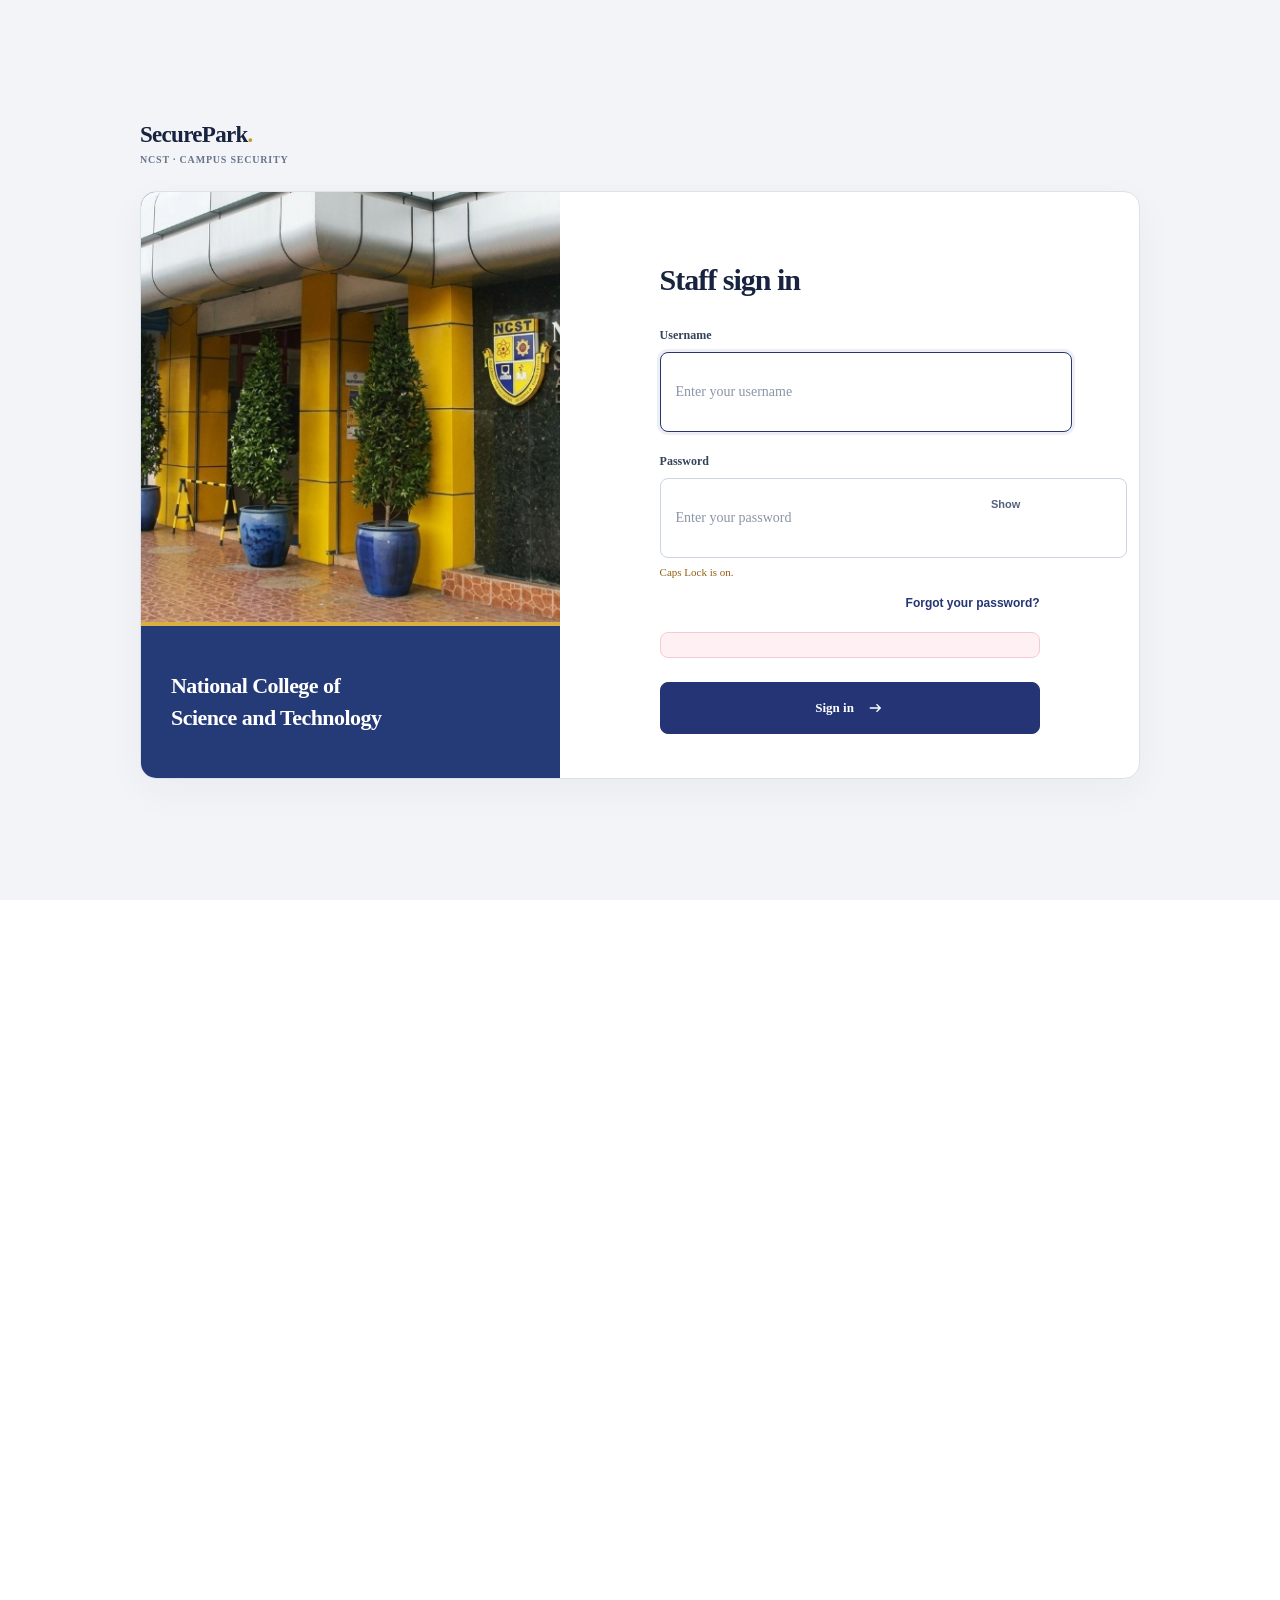
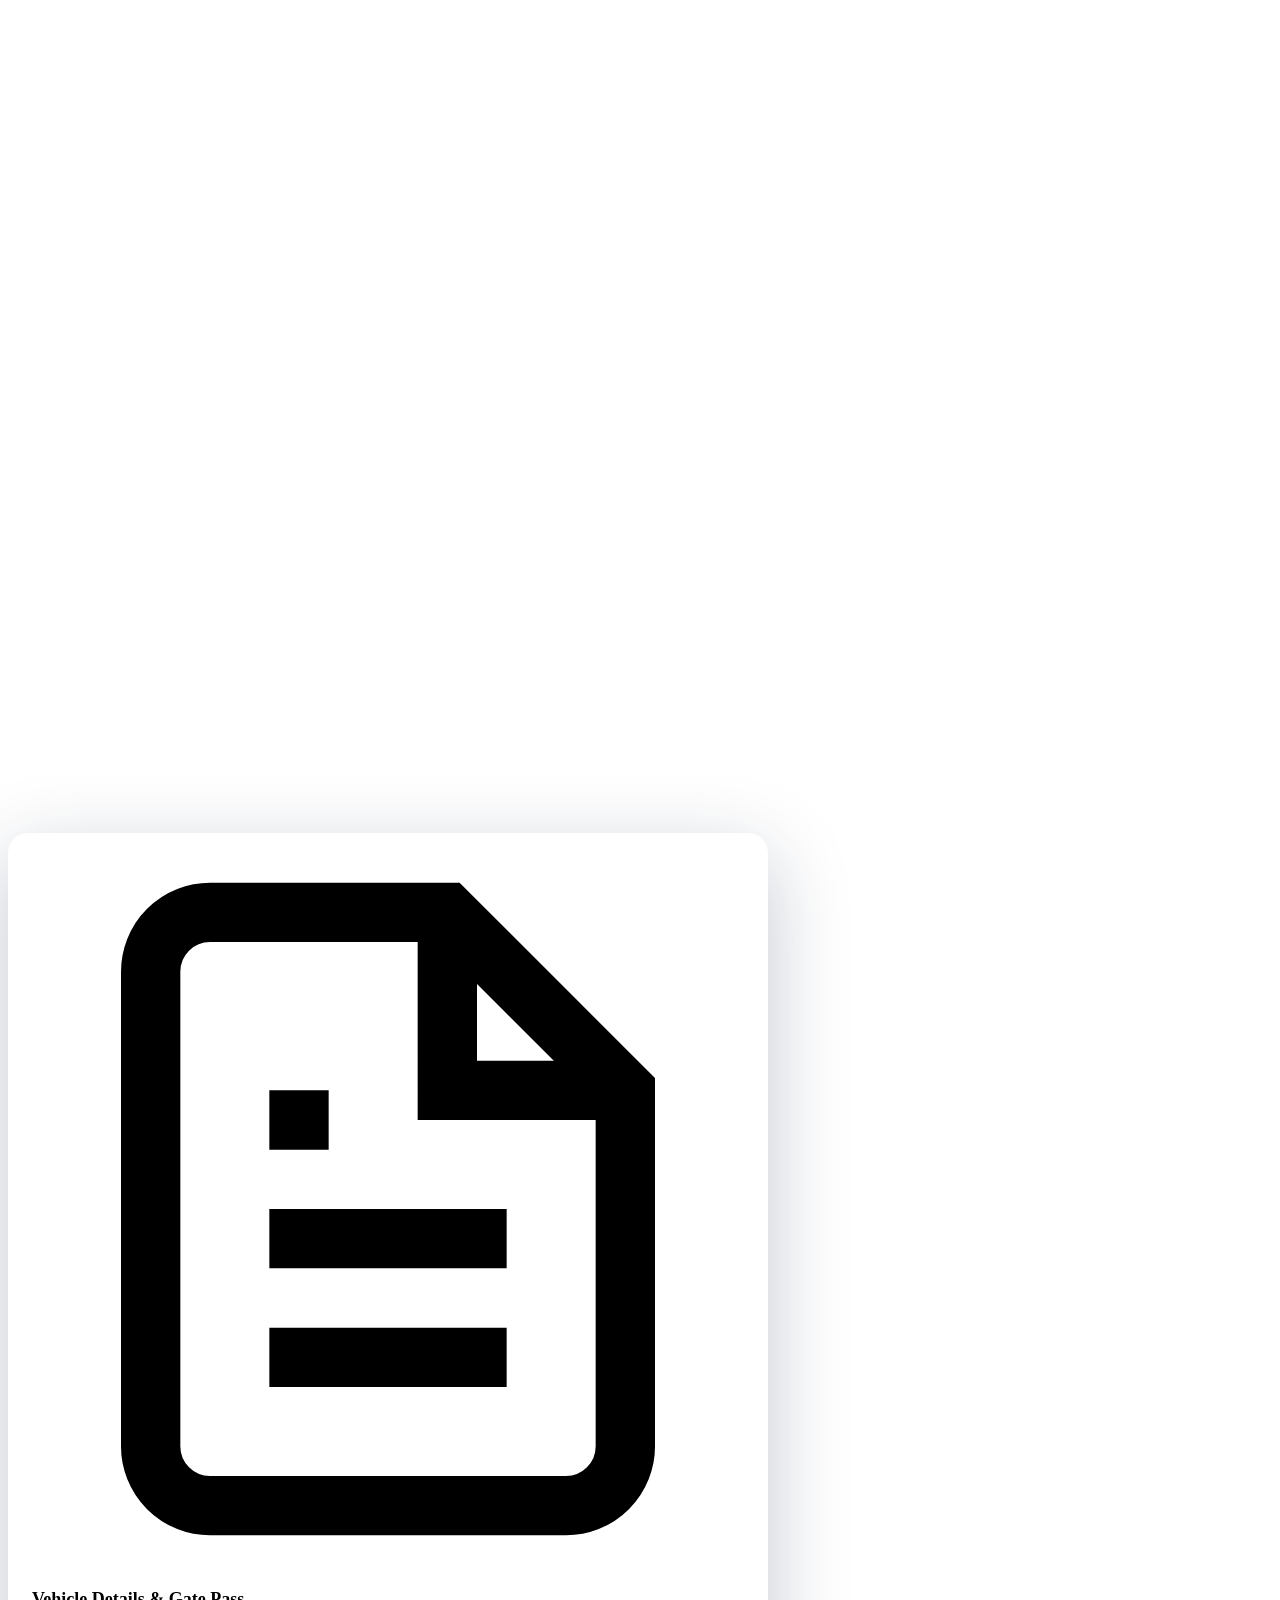
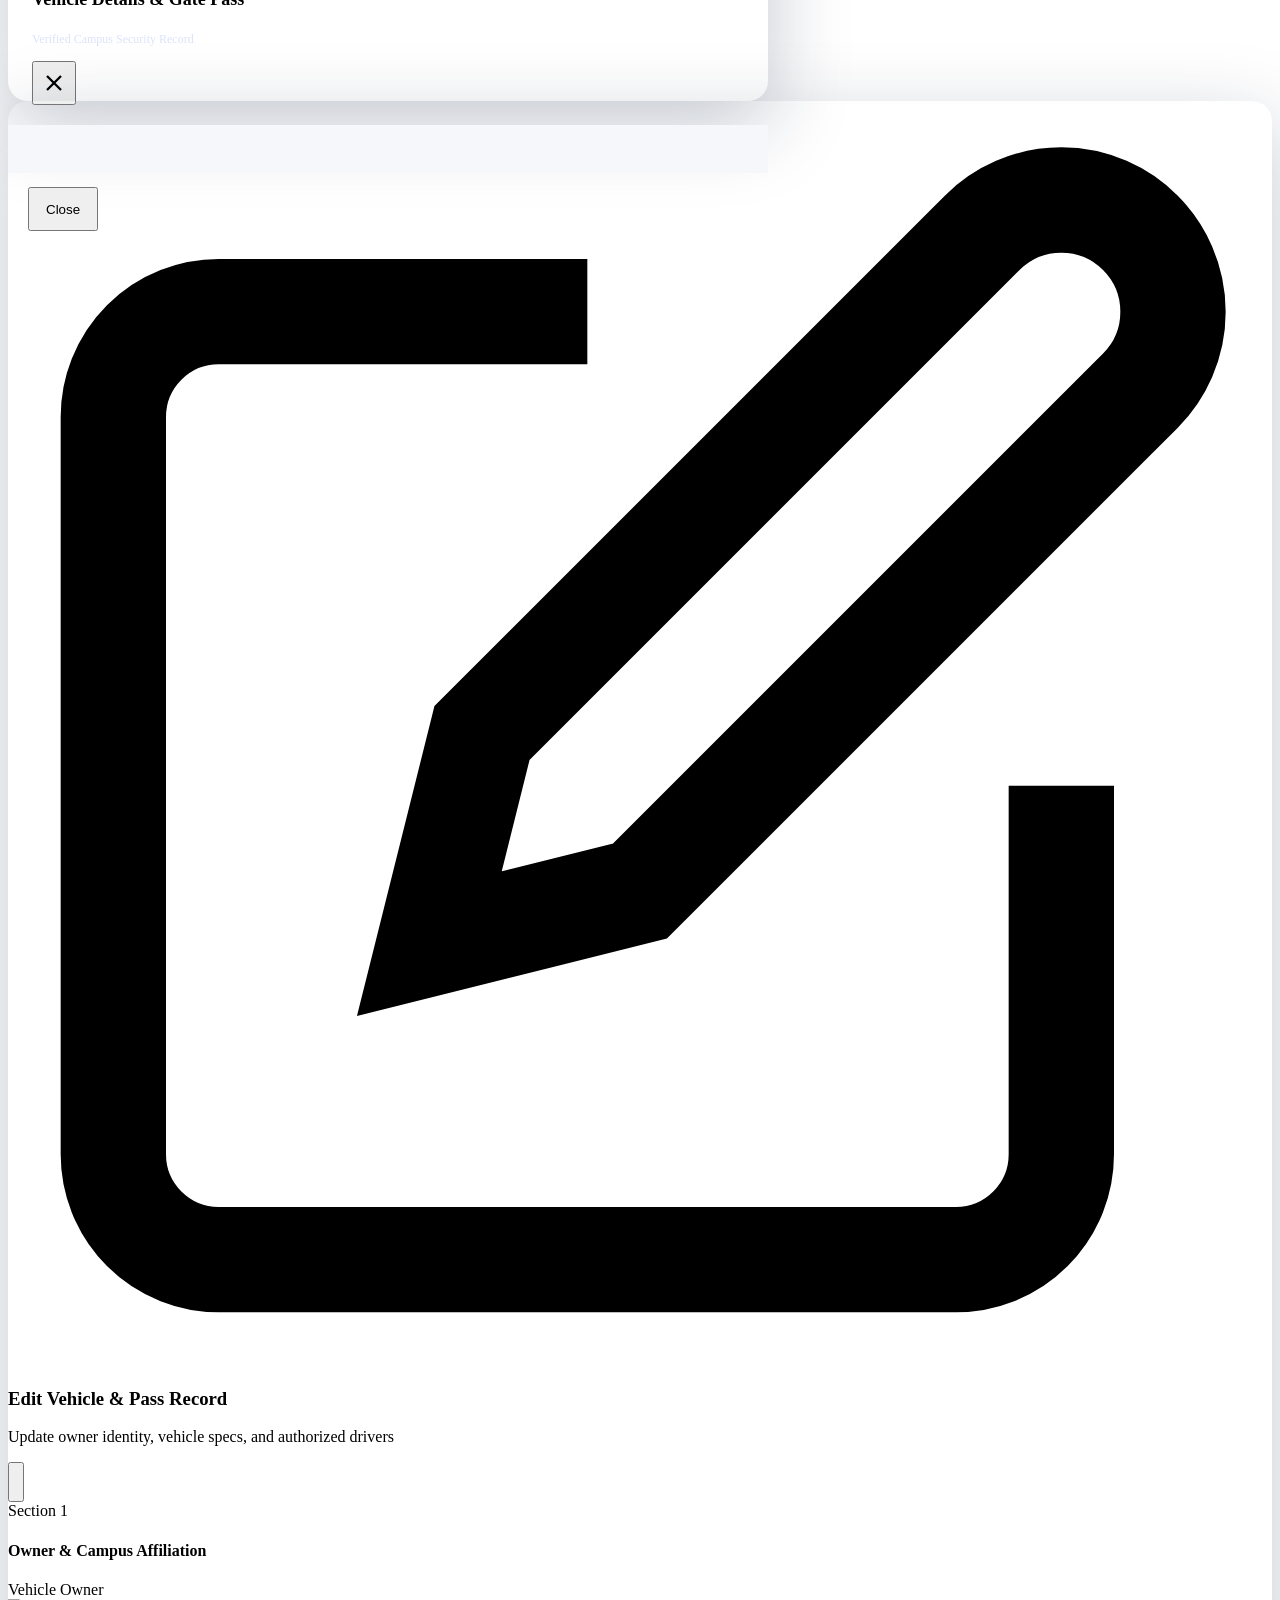
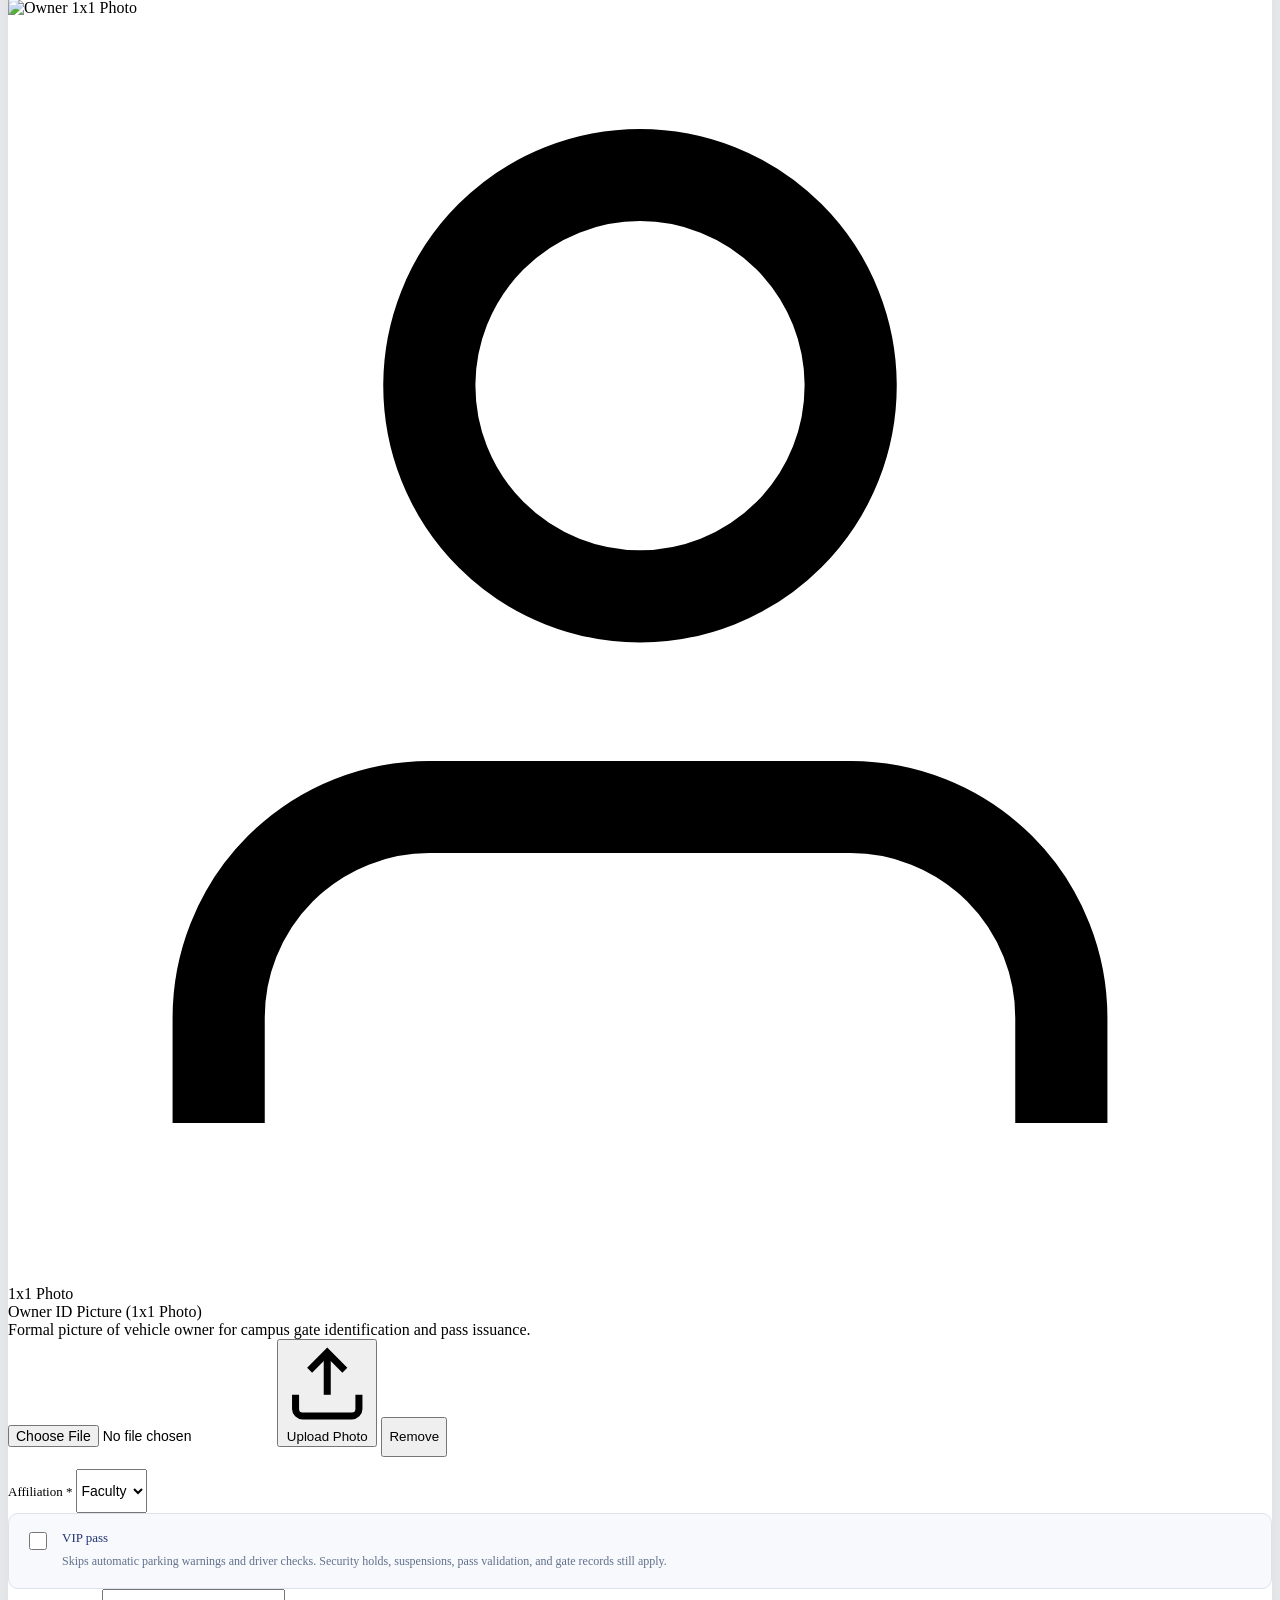
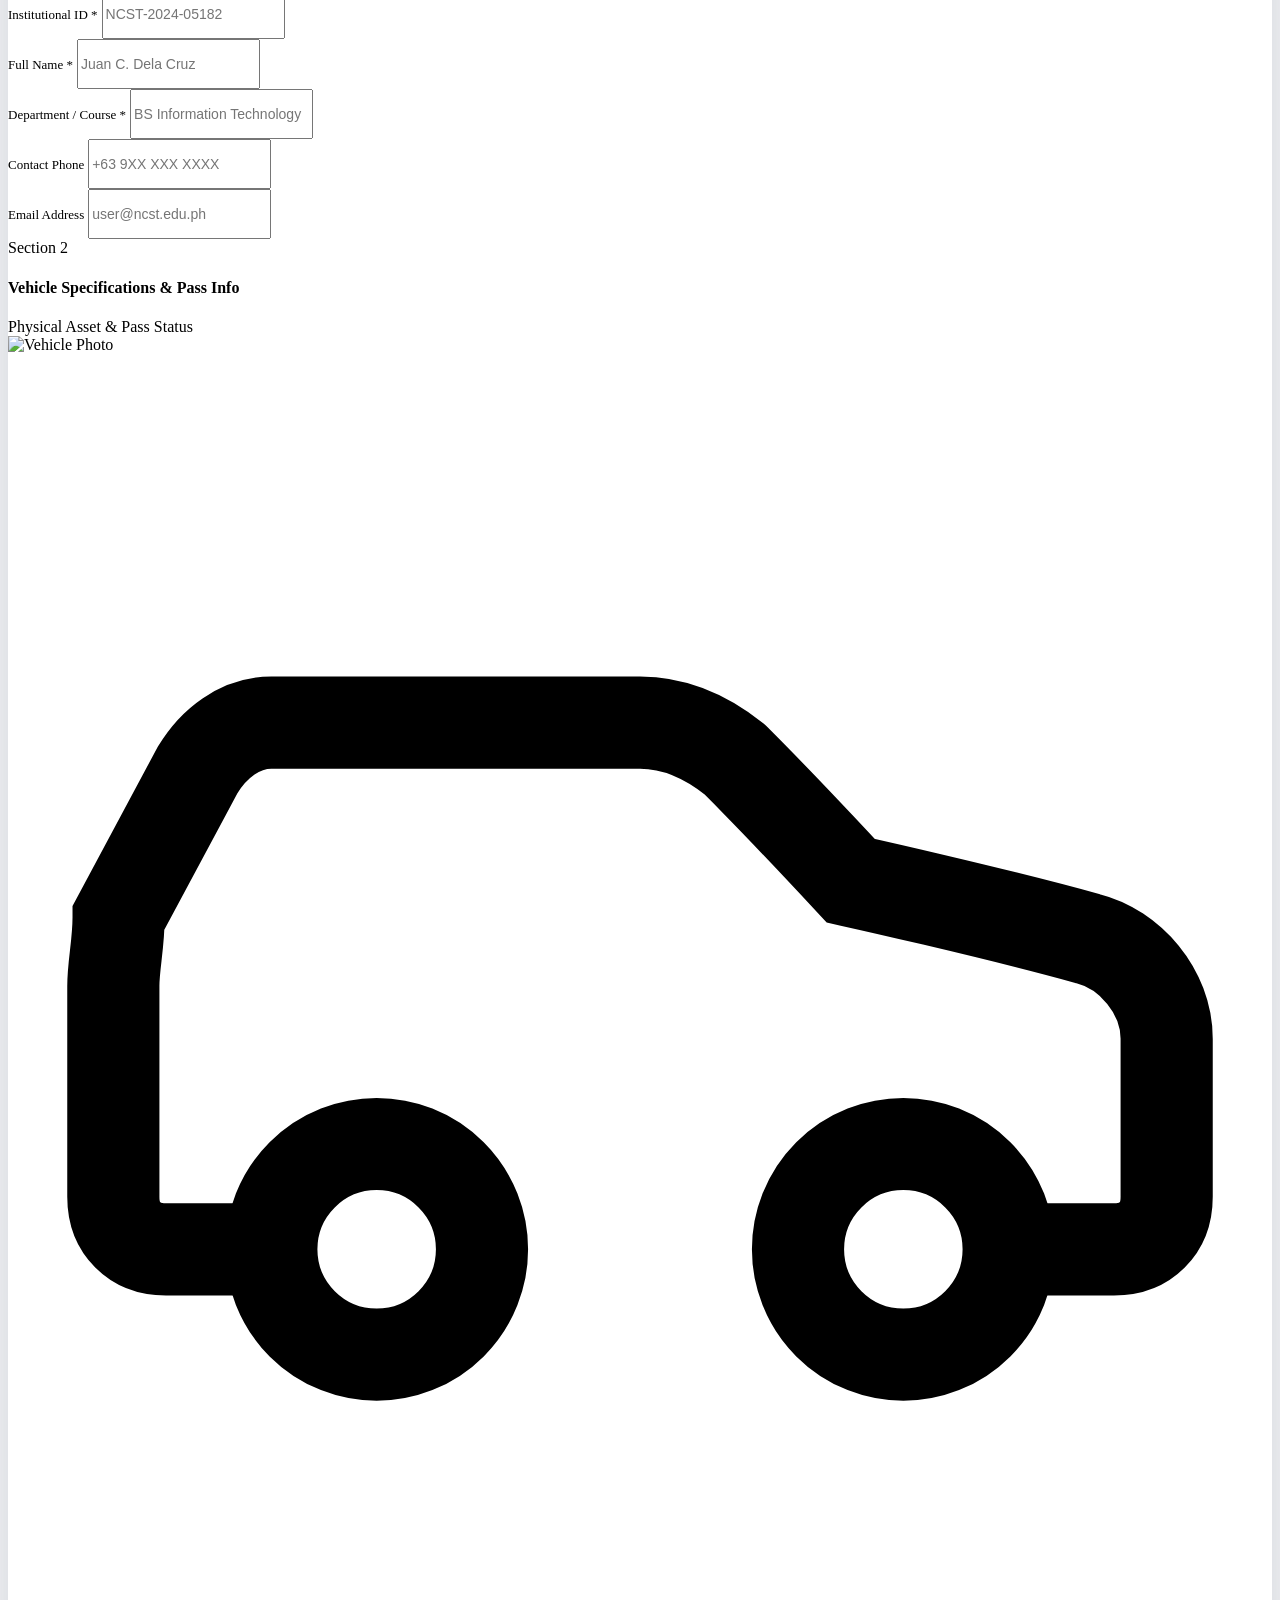
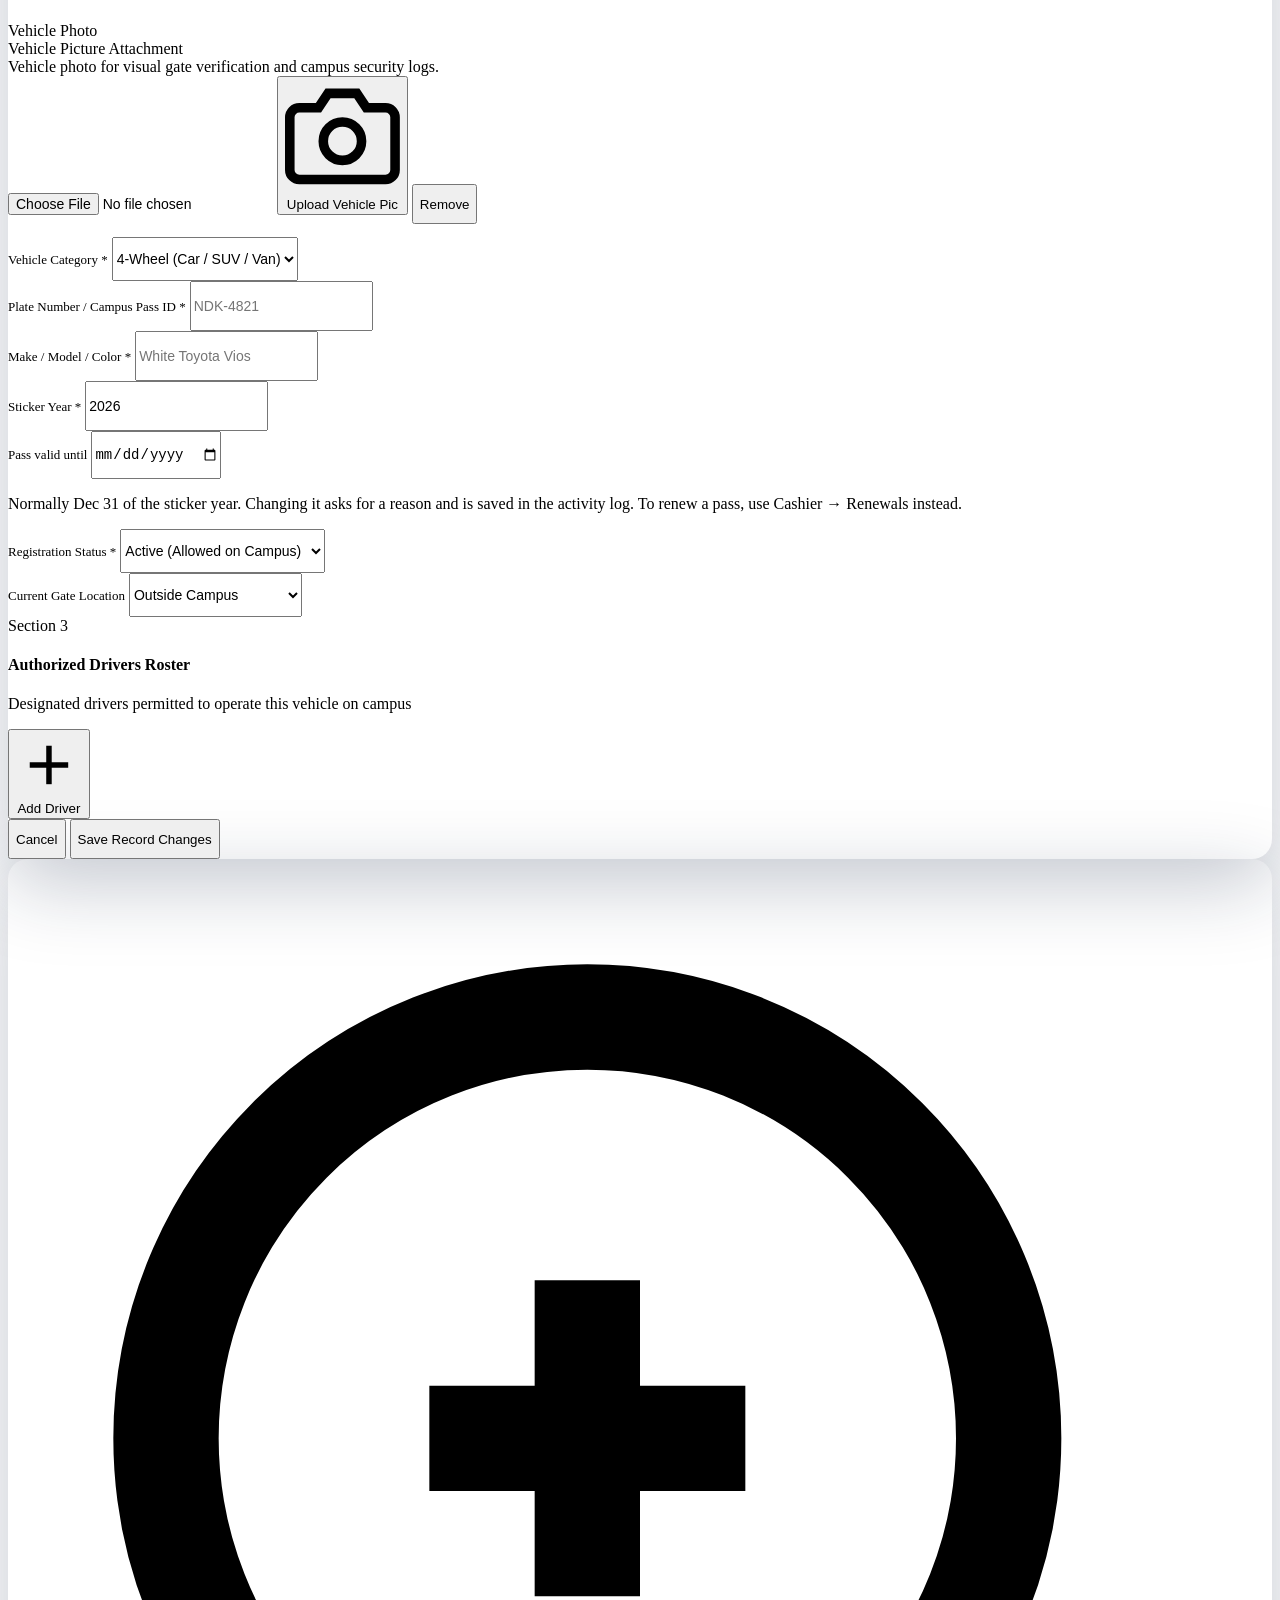
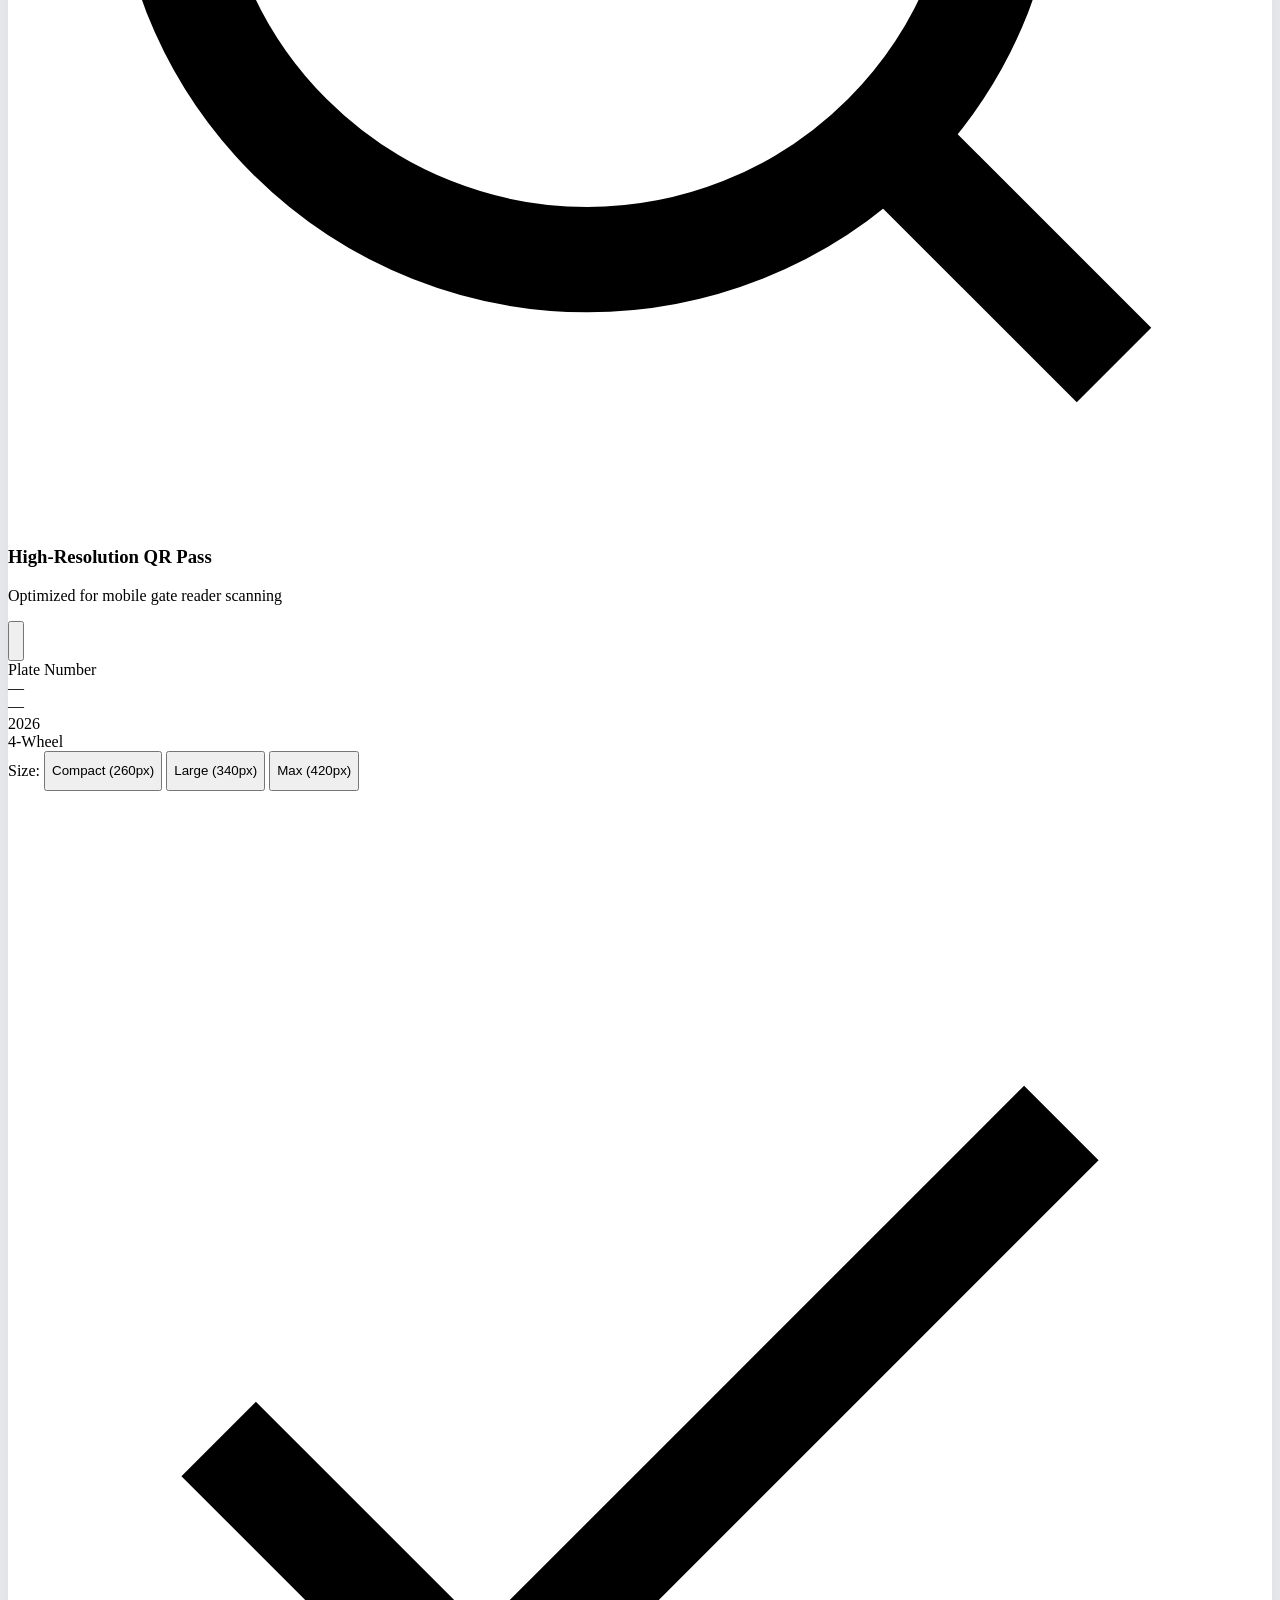
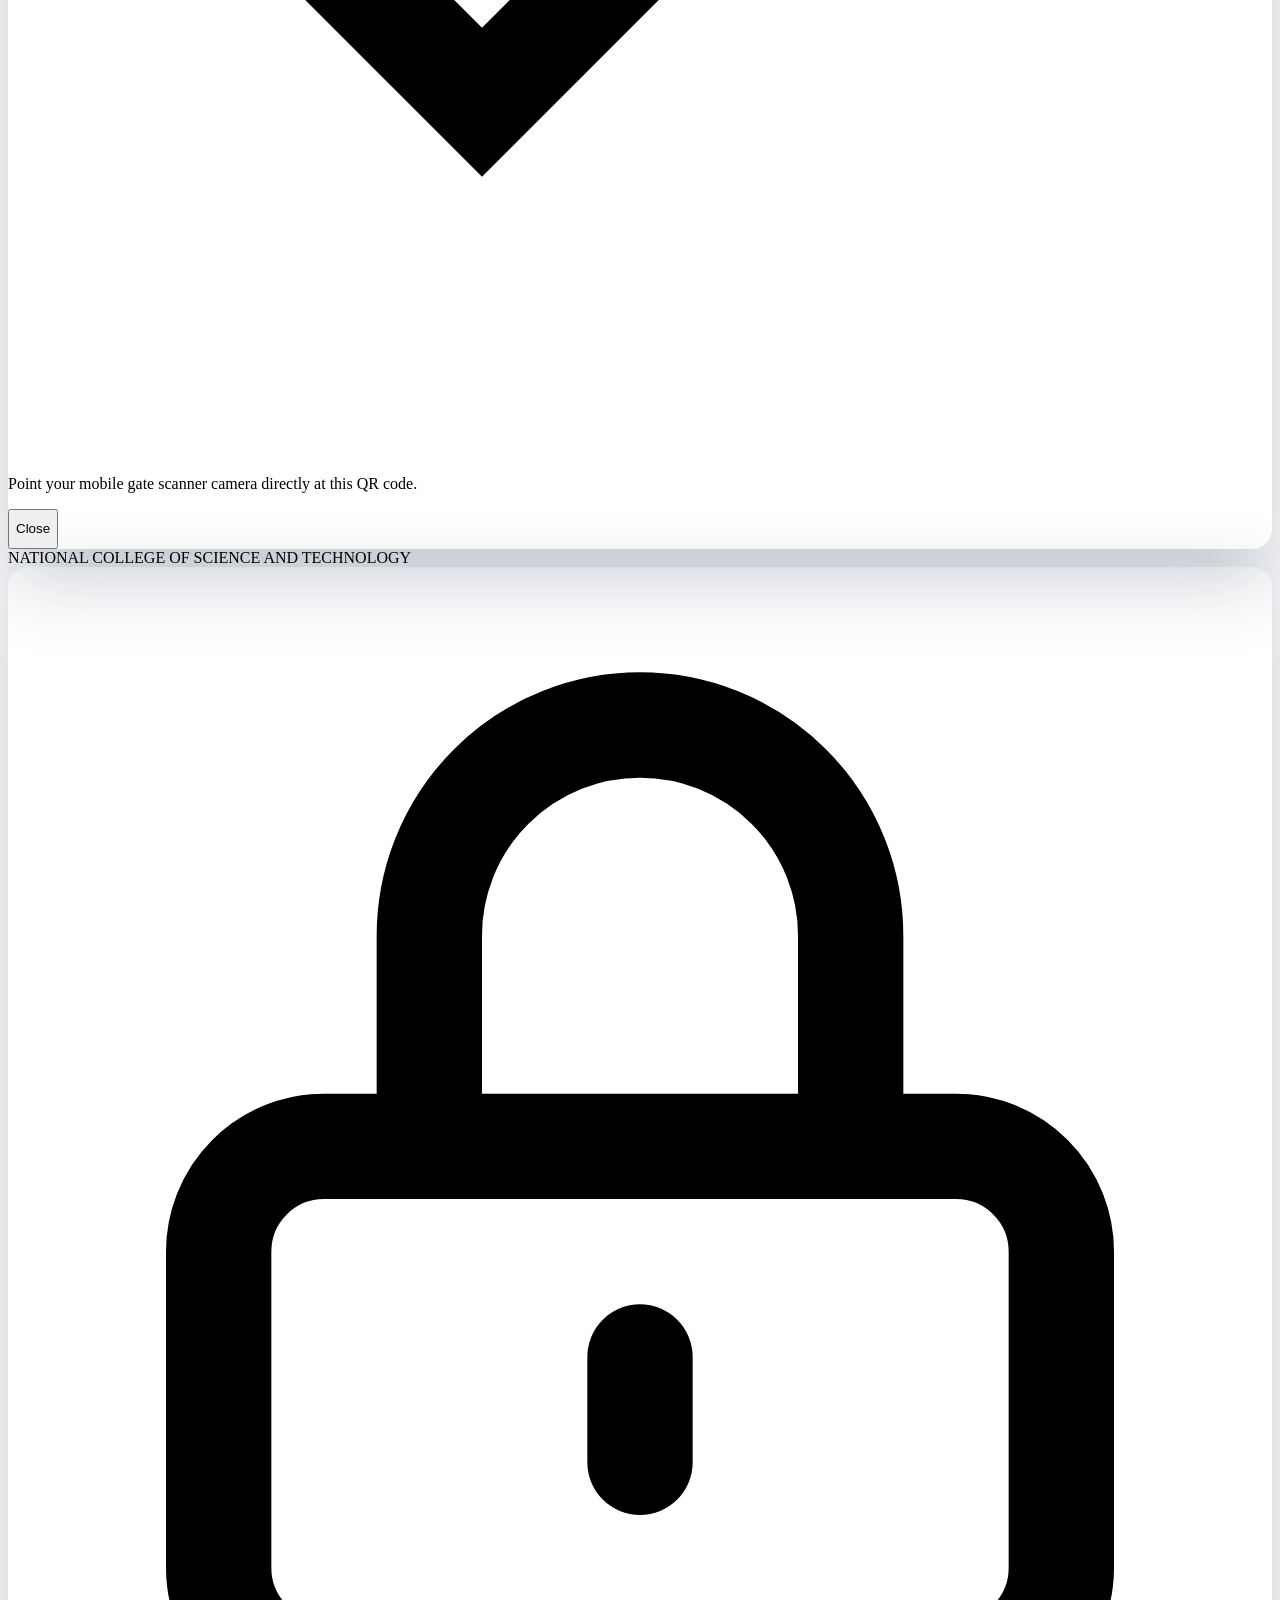
==== web-app-admin/index.html @ bc4e7cfe "Admin web: one consistent button layout for panels and rows Every side panel had a footer Close that" ====
<!DOCTYPE html>
<html lang="en" class="h-full bg-slate-50">
<head>
  <meta charset="UTF-8">
  <script>
    // Always use HTTPS (except on a developer machine). A script instead of a server redirect rule: it cannot loop behind a proxy.
    (function () {
      var h = location.hostname;
      var local = h === 'localhost' || h === '[::1]' || /^(127|10|192\.168)\./.test(h) || /\.(local|localhost|test)$/.test(h) || /^\d+\.\d+\.\d+\.\d+$/.test(h);
      if (location.protocol === 'http:' && !local) location.replace('https://' + location.host + location.pathname + location.search + location.hash);
    })();
  </script>
  <meta name="viewport" content="width=device-width, initial-scale=1.0">
  <title>SecurePark — Campus Gate & Vehicle Administration</title>
  <style>
    /* First-paint rules must load before the CDN styles and session scripts. */
    body.sp-auth-pending #loginOverlay,
    body.sp-auth-pending #appShell { visibility:hidden !important; }
    body.sp-auth-pending #loginOverlay { display:none !important; }
    #authLoading { position:fixed; inset:0; z-index:100; display:flex; flex-direction:column; align-items:center; justify-content:center; gap:16px; background:#f4f6fa; color:#253475; font:500 14px system-ui,sans-serif; }
    #authLoading[hidden] { display:none !important; }
    #authLoading .auth-loading-mark { width:42px; height:42px; padding:10px; box-sizing:border-box; border:1px solid #dce3ef; border-radius:13px; background:#fff; }
    #authLoading p { margin:0; }
  </style>
  
  <link rel="preconnect" href="https://fonts.googleapis.com">
  <link rel="preconnect" href="https://fonts.gstatic.com" crossorigin>
  <link href="https://fonts.googleapis.com/css2?family=Plus+Jakarta+Sans:wght@400;500;600;700;800&family=JetBrains+Mono:wght@500;600;700&display=swap" rel="stylesheet">
  
  <script>
    // Suppress Tailwind CDN non-production console warning
    const _origWarn = console.warn;
    console.warn = function(...args) {
      if (args[0] && typeof args[0] === 'string' && args[0].includes('cdn.tailwindcss.com should not be used in production')) return;
      _origWarn.apply(console, args);
    };
  </script>
  <script src="https://cdn.tailwindcss.com"></script>
  <script src="js/chart.min.js?v=20260930c"></script>
  <script src="js/aes.js?v=20260930c"></script>
  <script>
    tailwind.config = {
      theme: {
        extend: {
          colors: {
            ncst: {
              navy: '#253475',       /* Academic Emblem Blue */
              navyDark: '#1E2B64',   /* Deeper Navy Hover Shade */
              navyLight: '#2B3D86',  /* Vivid Royal Blue Accent */
              gold: '#F5B800',       /* Academic Gold from badge header, gear & ribbon */
              goldDark: '#D49B00',   /* Rich Gold Border */
              goldLight: '#FEF08A',  /* Soft Gold Tint */
              crimson: '#D62828',    /* Academic Red from atom, lightning & torch */
              crimsonDark: '#B31B1B',/* Deep Crimson Hover */
              crimsonLight: '#FEE2E2',
              green: '#16A34A',      /* Institutional Gate Green */
              greenDark: '#15803D',  /* Deep Forest Green */
              greenLight: '#DCFCE7',
              slate50: '#F8FAFC',
              slate100: '#F1F5F9',
              slate200: '#E2E8F0',
              slate300: '#CBD5E1',
              slate400: '#94A3B8',
              slate600: '#475569',
              slate700: '#334155',
              slate800: '#1E293B',
              slate900: '#0F172A',
            }
          },
          fontFamily: {
            sans: ['"Plus Jakarta Sans"', 'system-ui', 'sans-serif'],
            mono: ['"JetBrains Mono"', 'monospace'],
          }
        }
      }
    }
  </script>

  <style>
    :root {
      --sp-navy: #253475;
      --sp-navy-dark: #1E2B64;
      --sp-navy-light: #2B3D86;
      --sp-gold: #F5B800;
      --sp-gold-dark: #D49B00;
      --sp-crimson: #D62828;
      --sp-green: #16A34A;
      --sp-surface: #FFFFFF;
      --sp-canvas: #F8FAFC;
      --sp-border: #E2E8F0;
      --sp-text: #0F172A;
      --sp-muted: #64748B;
    }

    .view-panel { display: none; }
    .view-panel.active { display: block; }

    /* Unified NCST Institutional Status Badges */
    .sp-badge {
      display: inline-flex;
      align-items: center;
      gap: 0.375rem;
      padding: 0.2rem 0.625rem;
      border-radius: 9999px;
      font-size: 0.6875rem;
      font-weight: 600;
      line-height: 1.25;
      white-space: nowrap;
      border-width: 1px;
      border-style: solid;
      letter-spacing: -0.01em;
    }
    .sp-badge-success { background-color: #ECFDF5; color: #047857; border-color: #A7F3D0; }
    .sp-badge-warning { background-color: #FFFBEB; color: #B45309; border-color: #FDE68A; }
    .sp-badge-danger { background-color: #FEF2F2; color: #B91C1C; border-color: #FECACA; }
    .sp-badge-info { background-color: #EFF6FF; color: #1D4ED8; border-color: #BFDBFE; }
    .sp-badge-neutral { background-color: #F8FAFC; color: #475569; border-color: #E2E8F0; }
    .sp-badge-vip { background-color: #FEF9C3; color: #854D0E; border-color: #FDE047; font-weight: 700; }

    /* Role-based visibility (set on <body> by js/auth.js). Server enforces the same rules. */
    body.role-guard .admin-only { display: none !important; }
    
    /* Nothing behind the login screen is visible until a session is confirmed */
    body:not(.sp-authed) #appShell { visibility: hidden; }

    /* Sidebar shell; workspace.css controls its opening and closing motion. */
    #appSidebar {
      width: 16rem;
      flex-shrink: 0;
      overflow: hidden;
      background: linear-gradient(180deg, #182554 0%, #121c40 50%, #0a1028 100%);
      will-change: margin-left;
      contain: layout style;
    }
    #appSidebar.collapsed {
      margin-left: -16rem; /* Fully hides 64 width */
      pointer-events: none;
    }
    #appSidebar nav::-webkit-scrollbar {
      width: 4px;
    }
    #appSidebar nav::-webkit-scrollbar-thumb {
      background: rgba(255, 255, 255, 0.15);
      border-radius: 4px;
    }
    #appSidebar nav::-webkit-scrollbar-thumb:hover {
      background: rgba(255, 255, 255, 0.25);
    }

    /* Responsive Mobile/Tablet Off-Canvas Sidebar */
    @media (max-width: 1023px) {
      #appSidebar:not(.collapsed) {
        position: fixed;
        top: 0;
        bottom: 0;
        left: 0;
        z-index: 50;
        box-shadow: 0 20px 25px -5px rgba(15, 23, 42, 0.4), 0 8px 10px -6px rgba(15, 23, 42, 0.3);
      }
    }

    /* Print: Only output the official NCST QR Decal (Navy Top Banner + Centered QR Code) */
    @media print {
      body * { visibility: hidden !important; }
      #officialPrintDecal, #officialPrintDecal * { visibility: visible !important; }
      #officialPrintDecal {
        display: block !important;
        position: fixed !important;
        left: 50% !important;
        top: 30px !important;
        transform: translateX(-50%) !important;
        width: 380px !important;
        max-width: 90vw !important;
        border: 2px solid #1B3676 !important;
        border-radius: 12px !important;
        overflow: hidden !important;
        background: #ffffff !important;
        box-shadow: none !important;
        margin: 0 !important;
        padding: 0 !important;
        text-align: center !important;
      }
      .official-print-header {
        background-color: #1B3676 !important;
        color: #ffffff !important;
        font-family: 'Plus Jakarta Sans', system-ui, sans-serif !important;
        font-weight: 800 !important;
        font-size: 13px !important;
        text-align: center !important;
        padding: 12px 14px !important;
        text-transform: uppercase !important;
        letter-spacing: 0.05em !important;
        border-bottom: 2px solid #F5B800 !important;
        -webkit-print-color-adjust: exact !important;
        print-color-adjust: exact !important;
      }
      .official-print-body {
        padding: 24px 20px !important;
        display: flex !important;
        align-items: center !important;
        justify-content: center !important;
        background: #ffffff !important;
      }
      #officialPrintQrContainer {
        display: flex !important;
        align-items: center !important;
        justify-content: center !important;
        width: 260px !important;
        height: 260px !important;
        margin: 0 auto !important;
      }
      #officialPrintQrContainer img,
      #officialPrintQrContainer canvas {
        width: 260px !important;
        height: 260px !important;
        display: block !important;
        margin: 0 auto !important;
      }
    }
  </style>
<link rel="stylesheet" href="css/workspace.css?v=20261012a">
<link rel="stylesheet" href="css/login.css?v=20261007d"></head>
<body class="sp-auth-pending h-full font-sans text-slate-900 antialiased bg-slate-50 overflow-x-hidden">
  <div id="authLoading" role="status" aria-live="polite">
    <svg class="auth-loading-mark" viewBox="0 0 24 24" fill="none" stroke="currentColor" stroke-width="1.7" aria-hidden="true"><path d="M12 22s8-4 8-10V5l-8-3-8 3v7c0 6 8 10 8 10z"/><path d="m8 12 3 3 5-6"/></svg>
    <p>Opening SecurePark&hellip;</p>
  </div>
  <noscript><style>#authLoading { display:none; }</style><p style="padding:24px;text-align:center">Enable JavaScript to open SecurePark.</p></noscript>

  <div id="appShell" class="flex h-full min-h-screen">
    
    <!-- ==================== SIDEBAR (GROUPED NAVIGATION, COLLAPSIBLE) ==================== -->
    <aside id="appSidebar" aria-label="Primary navigation" class="w-64 flex-shrink-0 text-white flex flex-col border-r border-white/10 select-none relative z-30 shadow-md">
      
      <!-- Institutional Branding Header with Collapse Button -->
      <div class="sidebar-brand p-3.5 border-b border-white/10 flex items-center justify-between">
        <div class="sidebar-brand-lockup">
          <span class="sidebar-emblem"><img src="assets/ncst-emblem.png" alt="NCST" width="32" height="36"></span>
          <div class="min-w-0">
            <div class="sidebar-brand-name">SecurePark<span aria-hidden="true">.</span></div>
            <div class="sidebar-brand-caption">NCST Campus Gate</div>
          </div>
        </div>
        
        <!-- Collapse Button to Hide Sidebar -->
        <button type="button" id="sidebarCollapseBtn" aria-label="Close sidebar" class="p-1.5 rounded-md text-blue-200/70 hover:text-white hover:bg-white/10 transition-colors cursor-pointer flex items-center justify-center flex-shrink-0" title="Hide Sidebar">
          <svg class="w-4 h-4" viewBox="0 0 24 24" fill="none" stroke="currentColor" stroke-width="2">
            <polyline points="11 17 6 12 11 7"></polyline>
            <polyline points="18 17 13 12 18 7"></polyline>
          </svg>
        </button>
      </div>

      <!-- Grouped Navigation Menu -->
      <nav aria-label="Campus administration" class="flex-1 p-3 space-y-4 overflow-y-auto">
        
        <!-- Group: Overview & Monitoring -->
        <div>
          <div class="px-3 pb-1.5 text-[10px] font-bold uppercase tracking-wider text-blue-200/70">
            Daily work
          </div>
          <div class="space-y-1">
            <!-- 1. Dashboard (Topmost Landing Overview) -->
            <button type="button" id="navDashboardBtn" class="nav-item w-full flex items-center gap-2.5 px-3 py-2 rounded-md text-xs font-bold text-white bg-white/15 border-l-4 border-white shadow-xs transition-colors text-left cursor-pointer">
              <svg class="w-4 h-4 text-white flex-shrink-0" viewBox="0 0 24 24" fill="none" stroke="currentColor" stroke-width="2">
                <rect x="3" y="3" width="7" height="7" rx="1"/>
                <rect x="14" y="3" width="7" height="7" rx="1"/>
                <rect x="14" y="14" width="7" height="7" rx="1"/>
                <rect x="3" y="14" width="7" height="7" rx="1"/>
              </svg>
              <span>Dashboard</span>
            </button>

            <!-- 2. Gate Monitor (Live Scanner & Authorization) -->
            <button type="button" id="navGateBtn" class="nav-item w-full flex items-center gap-2.5 px-3 py-2 rounded-md text-xs font-semibold text-slate-100 hover:text-white hover:bg-white/15 transition-colors text-left cursor-pointer">
              <svg class="w-4 h-4 text-slate-200 flex-shrink-0" viewBox="0 0 24 24" fill="none" stroke="currentColor" stroke-width="2">
                <path d="M3 7V5a2 2 0 0 1 2-2h2"/><path d="M17 3h2a2 2 0 0 1 2 2v2"/><path d="M21 17v2a2 2 0 0 1-2 2h-2"/><path d="M7 21H5a2 2 0 0 1-2-2v-2"/>
                <rect x="7" y="7" width="4" height="4"/><rect x="13" y="13" width="4" height="4"/><path d="M13 7h4v4"/><path d="M7 17v-4h4"/>
              </svg>
              <span>Gate Monitor</span>
            </button>

            <!-- 3. On Campus Now (Live Custody Presence) -->
            <button type="button" id="navOnCampusBtn" class="nav-item w-full flex items-center gap-2.5 px-3 py-2 rounded-md text-xs font-semibold text-slate-100 hover:text-white hover:bg-white/15 transition-colors text-left cursor-pointer">
              <svg class="w-4 h-4 text-slate-200 flex-shrink-0" viewBox="0 0 24 24" fill="none" stroke="currentColor" stroke-width="2">
                <path d="M3 21h18"/><path d="M5 21V8l7-5 7 5v13"/><path d="M9 21v-6h6v6"/>
              </svg>
              <span class="flex-1">On Campus Now</span>
              <span id="onCampusSidebarCount" class="text-[10px] px-2 py-0.5 rounded-full font-bold bg-white/15 text-white border border-white/20 shadow-2xs">0</span>
            </button>

            <button type="button" id="navAuditBtn" class="nav-item w-full flex items-center gap-2.5 px-3 py-2 rounded-md text-xs font-semibold text-slate-100 hover:text-white hover:bg-white/15 transition-colors text-left cursor-pointer">
              <svg class="w-4 h-4 text-slate-200 flex-shrink-0" viewBox="0 0 24 24" fill="none" stroke="currentColor" stroke-width="2">
                <path d="M14 2H6a2 2 0 0 0-2 2v16a2 2 0 0 0 2 2h12a2 2 0 0 0 2-2V8z"/>
                <polyline points="14 2 14 8 20 8"/>
                <line x1="16" y1="13" x2="8" y2="13"/>
                <line x1="16" y1="17" x2="8" y2="17"/>
                <polyline points="10 9 9 9 8 9"/>
              </svg>
              <span>Gate Records</span>
            </button>
          </div>
        </div>

        <!-- Group: Fleet & Visitor Management -->
        <div>
          <div class="px-3 pb-1.5 text-[10px] font-bold uppercase tracking-wider text-blue-200/70">
            Vehicles &amp; Visitors
          </div>
          <div class="space-y-1">
            <!-- 4. Vehicle Directory -->
            <button type="button" id="navVehiclesBtn" class="nav-item w-full flex items-center gap-2.5 px-3 py-2 rounded-md text-xs font-semibold text-slate-100 hover:text-white hover:bg-white/15 transition-colors text-left cursor-pointer">
              <svg class="w-4 h-4 text-slate-200 flex-shrink-0" viewBox="0 0 24 24" fill="none" stroke="currentColor" stroke-width="2">
                <path d="M19 17h2c.6 0 1-.4 1-1v-3c0-.9-.7-1.7-1.5-1.9C18.7 10.6 16 10 16 10s-1.3-1.4-2.2-2.3c-.5-.4-1.1-.7-1.8-.7H5c-.6 0-1.1.4-1.4.9l-1.5 2.8C2.1 11.2 2 11.6 2 12v4c0 .6.4 1 1 1h2"/>
                <circle cx="7" cy="17" r="2"/>
                <circle cx="17" cy="17" r="2"/>
              </svg>
              <span>Vehicle Directory</span>
            </button>

            <button type="button" id="navAccountBtn" class="admin-only nav-item w-full flex items-center gap-2.5 px-3 py-2 rounded-md text-xs font-semibold text-slate-100 hover:text-white hover:bg-white/15 transition-colors text-left cursor-pointer">
              <svg class="w-4 h-4 text-slate-200 flex-shrink-0" viewBox="0 0 24 24" fill="none" stroke="currentColor" stroke-width="2">
                <path d="m3 10 2-5h8l2 5M3 10h12v7H3zM5 17v2M13 17v2M6 13h.01M12 13h.01M19 7v6M16 10h6"/>
              </svg>
              <span>Register Vehicle</span>
            </button>

            <!-- Cashier (registration fees) -->
            <button type="button" id="navCashierBtn" class="admin-only nav-item w-full flex items-center gap-2.5 px-3 py-2 rounded-md text-xs font-semibold text-slate-100 hover:text-white hover:bg-white/15 transition-colors text-left cursor-pointer">
              <svg class="w-4 h-4 text-slate-200 flex-shrink-0" viewBox="0 0 24 24" fill="none" stroke="currentColor" stroke-width="2">
                <rect x="2" y="6" width="20" height="12" rx="2"/><circle cx="12" cy="12" r="2.5"/><path d="M6 12h.01M18 12h.01"/>
              </svg>
              <span class="flex-1">Cashier</span>
              <span id="cashierSidebarCount" class="sp-sidebar-count hidden">0</span>
            </button>

            <!-- 5. Visitor Day Passes -->
            <button type="button" id="navVisitorsBtn" class="nav-item w-full flex items-center gap-2.5 px-3 py-2 rounded-md text-xs font-semibold text-slate-100 hover:text-white hover:bg-white/15 transition-colors text-left cursor-pointer">
              <svg class="w-4 h-4 text-slate-200 flex-shrink-0" viewBox="0 0 24 24" fill="none" stroke="currentColor" stroke-width="2">
                <rect x="3" y="4" width="18" height="16" rx="2"/><line x1="3" y1="9" x2="21" y2="9"/><line x1="8" y1="14" x2="13" y2="14"/><line x1="8" y1="17" x2="11" y2="17"/>
              </svg>
              <span>Visitor Day Passes</span>
            </button>

            <!-- 6. Register Vehicle (Admin Enrollment) -->

          </div>
        </div>

        <!-- Group: Security & Compliance -->
        <div>
          <div class="px-3 pb-1.5 text-[10px] font-bold uppercase tracking-wider text-blue-200/70">
            Security
          </div>
          <div class="space-y-1">
            <!-- Cases: violations and security incidents in one process -->
            <button type="button" id="navCasesBtn" class="nav-item w-full flex items-center gap-2.5 px-3 py-2 rounded-md text-xs font-semibold text-slate-100 hover:text-white hover:bg-white/15 transition-colors text-left cursor-pointer">
              <svg class="w-4 h-4 text-slate-200 flex-shrink-0" viewBox="0 0 24 24" fill="none" stroke="currentColor" stroke-width="2">
                <path d="M10.29 3.86 1.82 18a2 2 0 0 0 1.71 3h16.94a2 2 0 0 0 1.71-3L13.71 3.86a2 2 0 0 0-3.42 0z"/>
                <line x1="12" y1="9" x2="12" y2="13"/><line x1="12" y1="17" x2="12.01" y2="17"/>
              </svg>
              <span class="flex-1">Cases</span>
              <span id="casesSidebarCount" class="sp-sidebar-count">0</span>
            </button>

            <!-- 9. Gate Records (Authoritative Gate Passage Records) -->

          </div>
        </div>

        <!-- Group: Administration -->
        <div class="admin-only">
          <div class="px-3 pb-1.5 text-[10px] font-bold uppercase tracking-wider text-blue-200/70">
            Staff
          </div>
          <div class="space-y-1">
            <!-- 10. Staff Accounts (User Management) -->
            <button type="button" id="navStaffBtn" class="nav-item w-full flex items-center gap-2.5 px-3 py-2 rounded-md text-xs font-semibold text-slate-100 hover:text-white hover:bg-white/15 transition-colors text-left cursor-pointer">
              <svg class="w-4 h-4 text-slate-200 flex-shrink-0" viewBox="0 0 24 24" fill="none" stroke="currentColor" stroke-width="2">
                <path d="M12 22s8-4 8-10V5l-8-3-8 3v7c0 6 8 10 8 10z"/>
                <circle cx="12" cy="10" r="2.5"/>
                <path d="M8.5 16c.8-1.6 2-2.4 3.5-2.4s2.7.8 3.5 2.4"/>
              </svg>
              <span>Staff Accounts</span>
            </button>

            <!-- Admin Center: activity log, approvals, guard duty, settings -->
            <button type="button" id="navCenterBtn" class="admin-only nav-item w-full flex items-center gap-2.5 px-3 py-2 rounded-md text-xs font-semibold text-slate-100 hover:text-white hover:bg-white/15 transition-colors text-left cursor-pointer">
              <svg class="w-4 h-4 text-slate-200 flex-shrink-0" viewBox="0 0 24 24" fill="none" stroke="currentColor" stroke-width="2">
                <path d="M9 11l3 3L22 4"/><path d="M21 12v7a2 2 0 0 1-2 2H5a2 2 0 0 1-2-2V5a2 2 0 0 1 2-2h11"/>
              </svg>
              <span class="flex-1">Admin Center</span>
              <span id="centerSidebarCount" class="sp-sidebar-count hidden">0</span>
            </button>
          </div>
        </div>

      </nav>

      <!-- User Officer Profile Card (Bottom Pinned) -->
      <div class="sidebar-account p-3 bg-black/20 border-t border-white/10 space-y-2">
        <div class="sidebar-profile flex items-center gap-2.5">
          <div id="sidebarUserInitials" class="w-8 h-8 rounded-full bg-white/20 text-white font-bold text-xs flex items-center justify-center border-2 border-white shadow-xs flex-shrink-0">
            --
          </div>
          <div class="min-w-0 flex-1">
            <div id="sidebarUserName" class="text-xs font-bold text-white truncate">Signed out</div>
            <div id="sidebarUserRole" class="text-[10px] text-blue-200/70 font-medium truncate">Gate Staff</div>
          </div>
        </div>
        <button type="button" id="logoutBtn" class="w-full inline-flex items-center justify-center gap-1.5 px-3 py-1.5 rounded-md bg-white/10 hover:bg-rose-500/25 text-white hover:text-rose-200 text-xs font-semibold border border-white/15 transition-colors cursor-pointer shadow-2xs" title="Sign out of administration session">
          <svg class="w-3.5 h-3.5 text-slate-300" viewBox="0 0 24 24" fill="none" stroke="currentColor" stroke-width="2">
            <path d="M9 21H5a2 2 0 0 1-2-2V5a2 2 0 0 1 2-2h4"></path>
            <polyline points="16 17 21 12 16 7"></polyline>
            <line x1="21" y1="12" x2="9" y2="12"></line>
          </svg>
          <span>Sign Out</span>
        </button>
        <!-- Hidden stubs for JS compatibility -->
        <button type="button" id="changePasswordBtn" class="hidden" aria-hidden="true"></button>
      </div>

    </aside>

    <!-- ==================== MAIN WORKSPACE ==================== -->
    <main class="flex-1 flex flex-col min-w-0 h-full overflow-hidden bg-slate-50 relative">      <button id="workspaceBackdrop" class="workspace-backdrop" type="button" aria-label="Close navigation" hidden></button>
      <header class="workspace-bar">
        <button type="button" id="workspaceMenu" class="workspace-menu" aria-label="Open navigation" aria-controls="appSidebar" aria-expanded="true"><svg viewBox="0 0 24 24" fill="none" stroke="currentColor" stroke-width="1.8" aria-hidden="true"><path d="M4 6h16M4 12h16M4 18h16"/></svg></button>
        <div class="workspace-context"><small>NCST · Campus operations</small><strong id="workspacePage" aria-live="polite">Dashboard</strong></div>
        <time id="workspaceDate" class="workspace-date"></time>
      </header>
      
      <!-- Sidebar Expand Toggle (Docked at Left-Side Middle, visible only when sidebar is collapsed) -->
      <button type="button" id="sidebarExpandBtn" class="hidden fixed left-0 top-1/2 -translate-y-1/2 z-40 px-1.5 py-3 rounded-r-xl bg-white hover:bg-slate-50 text-slate-700 hover:text-ncst-navy border-y border-r border-slate-300 shadow-md hover:shadow-lg transition-all duration-150 cursor-pointer items-center justify-center flex-col gap-1.5 group select-none" title="Show Sidebar (Expand)">
        <svg class="w-4 h-4 text-blue-800 group-hover:translate-x-0.5 transition-transform" viewBox="0 0 24 24" fill="none" stroke="currentColor" stroke-width="2.5">
          <polyline points="9 18 15 12 9 6"></polyline>
        </svg>
        <span class="text-[9px] font-extrabold uppercase tracking-widest text-slate-500 group-hover:text-blue-900" style="writing-mode: vertical-rl; transform: rotate(180deg);">SIDEBAR</span>
      </button>

      <!-- Scrollable Main Panels Area -->
      <div class="workspace-content flex-1 overflow-y-auto p-6">
      
      <!-- ==================== VIEW 0: GATE MONITOR (GUARD LANDING) ==================== -->
      <section id="gateView" class="view-panel space-y-4">
        <div class="sp-gate-heading">
          <div><h1 class="text-2xl font-bold tracking-tight text-slate-900">Gate Monitor</h1><p>Check the pass and driver before allowing entry or exit.</p></div>
          <div id="gateModeToggle" role="radiogroup" aria-label="Choose entry or exit" class="sp-gate-mode">
            <button type="button" role="radio" data-mode="Ingress" class="gate-mode-btn">Entry</button>
            <button type="button" role="radio" data-mode="Egress" class="gate-mode-btn">Exit</button>
          </div>
        </div>
        <ol class="sp-gate-steps" aria-label="Steps for a gate check">
          <li><span>1</span>Check the pass</li><li><span>2</span>Confirm the driver or items</li><li><span>3</span>Save entry or exit</li>
        </ol>
        <div class="sp-gate-layout">
          <div class="sp-gate-main">
            <section class="sp-gate-card sp-gate-scan" aria-labelledby="gateScanTitle">
              <div class="sp-gate-card-heading"><div><h2 id="gateScanTitle">Check a vehicle</h2><p id="gateModeHint">Checking vehicles at the entry gate</p></div><button type="button" id="gateCameraBtn" class="sp-gate-camera-button">Scan with Camera</button></div>
              <div class="sp-gate-scan-body">
                <form id="gateManualForm" autocomplete="off">
                  <label for="gateManualInput">Plate number or QR code</label>
                  <div class="sp-gate-input-row"><input id="gateManualInput" type="text" placeholder="Enter a plate or scan a pass" spellcheck="false" aria-describedby="gateInputHelp"><button type="submit" id="gateVerifyBtn">Check Entry</button></div>
                </form>
                <p id="gateInputHelp">Type a plate number and press Enter, or scan a pass with a USB or Bluetooth scanner.</p>
                <div id="gateCameraBox" class="hidden rounded-lg overflow-hidden border border-slate-300 bg-slate-900"><div id="gateCameraReader" class="w-full"></div></div>
                <p id="gateCameraError" class="hidden text-xs font-semibold text-amber-800 bg-amber-50 border border-amber-200 rounded-lg px-3 py-2" role="alert"></p>
              </div>
            </section>
            <section class="sp-gate-card sp-gate-result-card" aria-labelledby="gateResultTitle">
              <div class="sp-gate-card-heading"><div><h2 id="gateResultTitle">Check result</h2><p>Review the details below before saving.</p></div><span class="sp-gate-status" id="gateCheckStatus" role="status">Ready to check</span></div>
              <div id="gateResult"></div>
            </section>
          </div>
          <aside class="sp-gate-side">
            <section class="sp-gate-card sp-gate-camera-card" aria-labelledby="gateFeedTitle"><div class="sp-gate-card-heading"><div><h2 id="gateFeedTitle">Gate camera</h2><p>Use this view to check the vehicle.</p></div></div><div id="gateCctvMount"></div><p class="sp-gate-camera-note">The feed below is a demo video.</p></section>
            <section class="sp-gate-card sp-gate-recent" aria-labelledby="gateRecentTitle"><div class="sp-gate-card-heading"><div><h2 id="gateRecentTitle">Recent gate checks</h2><p>Latest 8 saved records</p></div></div><ul id="gateRecentList"></ul></section>
          </aside>
        </div>
      </section>

      <!-- ==================== VIEW 1: DASHBOARD ==================== -->
      <section id="dashboardView" class="view-panel active space-y-4">
        <!-- Header -->
        <div class="flex flex-col sm:flex-row sm:items-center justify-between gap-3 pb-4 border-b border-slate-200">
          <div>
            <h1 class="text-2xl font-bold tracking-tight text-slate-900">Dashboard</h1>
            <p class="text-xs text-slate-500 mt-1">Your campus at a glance. Track gate traffic, vehicles, and attention items.</p>
          </div>
          <div class="flex items-center gap-2">
            <button id="quickFlaggedBtn" class="px-3.5 py-2 rounded-lg border border-ncst-crimson/30 bg-ncst-crimsonLight hover:bg-ncst-crimsonLight/80 text-ncst-crimson text-xs font-bold transition-colors cursor-pointer shadow-2xs">
              Review Incidents
            </button>
            <button id="quickNewAccBtn" class="admin-only px-3.5 py-2 rounded-lg bg-ncst-navy hover:bg-ncst-navyDark text-white text-xs font-bold transition-colors cursor-pointer shadow-2xs">
              Register Vehicle
            </button>
          </div>
        </div>

        <div class="sp-dashboard-support grid grid-cols-1 xl:grid-cols-5 gap-4 items-start">
          <div class="xl:col-span-3">
        <!-- Overtime & Overnight Parking attention panel (js/overnight.js) -->
        <div id="overnightPanel" class="bg-white border border-slate-200 rounded-lg shadow-2xs overflow-hidden">
          <div class="px-4 py-2.5 border-b border-slate-100 flex flex-wrap items-center gap-2">
            <svg class="w-4 h-4 text-ncst-navy" viewBox="0 0 24 24" fill="none" stroke="currentColor" stroke-width="2" aria-hidden="true">
              <path d="M21 12.79A9 9 0 1 1 11.21 3 7 7 0 0 0 21 12.79z"/>
            </svg>
            <h2 class="text-xs font-extrabold uppercase tracking-wider text-slate-700">Overtime &amp; Overnight Parking</h2>
            <span id="overnightCountBadge" class="text-[10px] px-1.5 py-0.5 rounded font-bold bg-slate-100 text-slate-600 border border-slate-200">0</span>
            <span id="overnightMeta" class="text-[10px] text-slate-400 ml-auto"></span>
            <button type="button" id="overnightRunBtn" class="px-2.5 py-1 rounded border border-slate-300 bg-white hover:bg-slate-50 text-[11px] font-semibold text-slate-700 cursor-pointer disabled:opacity-50">Run Check Now</button>
          </div>
          <div id="overnightList" class="divide-y divide-slate-100 max-h-80 overflow-y-auto">
            <div class="px-4 py-4 text-center text-xs text-slate-400">Checking vehicles inside campus&hellip;</div>
          </div>
        </div>
          </div>
        </div>

        <!-- 4 Purposeful Operational KPIs -->
        <div class="sp-kpis grid grid-cols-2 lg:grid-cols-4 gap-3.5">
          
          <div class="bg-white rounded-lg border border-slate-200 p-3.5">
            <div class="text-xs font-medium text-slate-500">Currently Inside</div>
            <div id="kpiInside" class="text-2xl font-bold text-ncst-greenDark mt-1 font-mono">0</div>
            <button type="button" id="kpiInsideLink" class="text-[11px] text-ncst-greenDark mt-0.5 font-bold hover:underline cursor-pointer">View vehicles &rarr;</button>
          </div>

          <div class="bg-white rounded-lg border border-slate-200 p-3.5">
            <div class="text-xs font-medium text-slate-500">Flagged / Blocked</div>
            <div id="kpiBlocked" class="text-2xl font-bold text-ncst-crimson mt-1 font-mono">0</div>
            <div class="text-[11px] text-ncst-crimson mt-0.5 font-medium">Requires review</div>
          </div>

          <div class="bg-white rounded-lg border border-slate-200 p-3.5">
            <div class="text-xs font-medium text-slate-500">Today's Approved Entries</div>
            <div id="kpiTotalLogs" class="text-2xl font-bold text-slate-900 mt-1 font-mono">0</div>
            <div class="text-[11px] text-slate-500 mt-0.5">Successful entries today</div>
          </div>

          <div class="bg-white rounded-lg border border-slate-200 p-3.5">
            <div class="text-xs font-medium text-slate-500">Registered Vehicles</div>
            <div id="kpiRegistered" class="text-2xl font-bold text-slate-900 mt-1 font-mono">0</div>
            <div class="text-[11px] text-slate-500 mt-0.5">Registered vehicles</div>
          </div>

        </div>

        <!-- Parking capacity (set in Admin Center > Settings) -->
        <div id="occupancyCard" class="admin-only bg-white rounded-lg border border-slate-200 p-3.5">
          <div class="flex items-baseline justify-between gap-3">
            <div class="text-xs font-medium text-slate-500">Parking occupancy</div>
            <div class="text-[11px] text-slate-500"><span id="occupancyOf">No capacity set</span></div>
          </div>
          <div class="flex items-end gap-3 mt-1">
            <div id="occupancyInside" class="text-2xl font-bold text-slate-900 font-mono">0</div>
            <div class="text-[11px] text-slate-500 pb-1">vehicles and visitors inside now</div>
          </div>
          <div id="occupancyBarWrap" class="hidden mt-2 w-full h-2 rounded-full bg-slate-100"><div id="occupancyBar" class="h-2 rounded-full bg-emerald-500" style="width:0%"></div></div>
          <div id="occupancyNote" class="mt-2 text-[11px] text-slate-500"></div>
        </div>

        <!-- Analytics Row 1: Gate Activity & Inside Campus -->
        <div class="sp-dashboard-analytics grid grid-cols-1 lg:grid-cols-3 gap-4">
          
          <!-- Gate Activity Chart (2 cols) -->
          <div class="lg:col-span-2 bg-white rounded-lg border border-slate-200 p-3.5 flex flex-col justify-between">
            <div class="flex items-center justify-between pb-2.5 border-b border-slate-100">
              <div>
                <h2 class="text-sm font-bold text-slate-900">Gate Activity</h2>
                <p class="text-[11px] text-slate-500">Entry and exit activity today · Philippine time</p>
              </div>
              <div class="flex items-center gap-1 bg-slate-100 p-0.5 rounded text-xs">
                <button type="button" id="activityTrendHourlyBtn" class="px-2.5 py-1 rounded text-xs font-semibold bg-white text-slate-900 shadow-xs transition-colors">
                  Hourly
                </button>
                <button type="button" id="activityTrendGateBtn" class="px-2.5 py-1 rounded text-xs font-medium text-slate-600 hover:text-slate-900 transition-colors">
                  By Gate
                </button>
              </div>
            </div>
            <div class="relative h-48 w-full pt-2">
              <canvas id="gateActivityChart" role="img" aria-label="Today’s hourly entry and exit activity"></canvas>
            </div>
            <div class="sp-chart-summary" aria-live="polite"><span><strong id="dashboardEntries">0</strong> entries</span><span><strong id="dashboardExits">0</strong> exits</span><span><strong id="dashboardDenied">0</strong> denied attempts</span></div>
          </div>

          <!-- Inside Campus Donut (1 col) -->
          <div class="bg-white rounded-lg border border-slate-200 p-3.5 flex flex-col justify-between">
            <div class="pb-2.5 border-b border-slate-100">
              <h2 class="text-sm font-bold text-slate-900">Inside Campus</h2>
              <p class="text-[11px] text-slate-500">Who is currently inside campus</p>
            </div>
            <div class="relative h-36 w-full flex items-center justify-center">
              <canvas id="gateStatusChart" role="img" aria-label="Registered vehicles and visitors currently on campus"></canvas>
              <div class="absolute inset-0 flex flex-col items-center justify-center pointer-events-none">
                <span id="donutCenterTotal" class="text-xl font-bold font-mono text-slate-900 leading-none">0</span>
                <span class="text-[10px] text-slate-500 font-medium mt-0.5">On Campus</span>
              </div>
            </div>
            <!-- Status Metric Legend Cards -->
            <div class="grid grid-cols-3 gap-1.5 pt-2 border-t border-slate-100 text-center text-xs">
              <div class="p-1 rounded bg-ncst-greenLight border border-ncst-green/30">
                <div class="sp-occupancy-label sp-registered-label text-[10px] font-semibold uppercase"><span class="sp-chart-swatch" aria-hidden="true"></span>Registered</div>
                <div id="legendInsideCount" class="text-xs font-bold font-mono text-ncst-greenDark">0</div>
              </div>
              <div class="p-1 rounded bg-slate-100 border border-slate-200">
                <div class="sp-occupancy-label sp-visitor-label text-[10px] font-semibold uppercase"><span class="sp-chart-swatch" aria-hidden="true"></span>Visitors</div>
                <div id="legendExitedCount" class="text-xs font-bold font-mono text-slate-800">0</div>
              </div>
              <div class="p-1 rounded bg-slate-100 border border-slate-200">
                <div class="text-[10px] font-semibold text-slate-700 uppercase">Total</div>
                <div id="legendBlockedCount" class="text-xs font-bold font-mono text-slate-800">0</div>
              </div>
            </div>
          </div>

        </div>

        <!-- Analytics Row 2: Vehicle Types & Security Alerts -->
        <div class="sp-dashboard-operations grid grid-cols-1 lg:grid-cols-2 gap-4">
          
          <!-- Vehicle Types Bar Chart -->
          <div class="bg-white rounded-lg border border-slate-200 p-3.5 flex flex-col justify-between">
            <div class="pb-2.5 border-b border-slate-100 flex items-center justify-between">
              <div>
                <h2 class="text-sm font-bold text-slate-900">Vehicle Types</h2>
                <p class="text-[11px] text-slate-500">Registered vehicles by category</p>
              </div>
              <span class="text-[11px] font-mono text-slate-400">Total: <span id="fleetTotalBadge" class="font-bold text-slate-700">0</span></span>
            </div>
            <div class="relative h-44 w-full pt-2">
              <canvas id="fleetTypesChart" role="img" aria-label="Registered fleet by vehicle category"></canvas>
            </div>
          </div>

          <!-- Security Alerts Panel -->
          <div class="bg-white rounded-lg border border-slate-200 p-3.5 flex flex-col">
            <div class="pb-2.5 border-b border-slate-100 flex items-center justify-between">
              <div class="flex items-center gap-2">
                <h2 class="text-sm font-bold text-slate-900">Security Alerts</h2>
                <span id="attentionCountBadge" class="text-[10px] px-1.5 py-0.5 rounded font-bold bg-ncst-crimsonLight text-ncst-crimson border border-ncst-crimson/30">
                  0 Active
                </span>
              </div>
              <button id="viewAllIncidentsLink" class="text-xs font-semibold text-ncst-navy hover:underline">
                View Queue →
              </button>
            </div>
            
            <div id="attentionPanelContent" class="sp-alert-scroll overflow-auto" tabindex="0" role="region" aria-label="Security alerts table">
              <!-- Rendered dynamically -->
            </div>
          </div>

        </div>

        <!-- Real-Time Campus gate activity: 3 Distinct Real-World Tables -->
        <div class="sp-dashboard-flow bg-white rounded-lg border border-slate-200 overflow-hidden shadow-2xs">
          <!-- Card Header & Navigation Tabs -->
          <div class="p-3.5 border-b border-slate-200 flex flex-col md:flex-row md:items-center justify-between gap-3 bg-slate-50/70">
            <div>
              <h2 class="text-sm font-bold text-slate-900 flex items-center gap-2">
                <span>Campus gate activity</span>
              </h2>
              <p class="text-[11px] text-slate-500 mt-0.5" id="gateFlowSubtext">
                Current vehicles and recent entry and exit records.
              </p>
            </div>
            
            <div class="flex items-center gap-2 flex-wrap">
              <!-- Mode Tabs -->
              <div role="tablist" class="inline-flex p-1 bg-slate-200/80 rounded-lg text-xs font-semibold">
                <button type="button" id="tabCurrentlyInsideBtn" role="tab" aria-selected="true" class="gate-flow-tab px-3 py-1.5 rounded-md text-xs font-bold transition-all bg-white text-ncst-navy shadow-xs flex items-center gap-1.5">
                  <span>Currently Inside</span>
                  <span id="tabCountInside" class="px-1.5 py-0.5 rounded-full text-[10px] font-extrabold bg-ncst-greenLight text-ncst-greenDark border border-ncst-green/30">0</span>
                </button>
                <button type="button" id="tabEntranceBtn" role="tab" aria-selected="false" class="gate-flow-tab px-3 py-1.5 rounded-md text-xs font-semibold transition-all text-slate-600 hover:text-slate-900 flex items-center gap-1.5">
                  <span>Entrance Gate</span>
                  <span id="tabCountEntrance" class="px-1.5 py-0.5 rounded-full text-[10px] font-extrabold bg-slate-100 text-slate-600 border border-slate-300">0</span>
                </button>
                <button type="button" id="tabExitBtn" role="tab" aria-selected="false" class="gate-flow-tab px-3 py-1.5 rounded-md text-xs font-semibold transition-all text-slate-600 hover:text-slate-900 flex items-center gap-1.5">
                  <span>Exit Gate</span>
                  <span id="tabCountExit" class="px-1.5 py-0.5 rounded-full text-[10px] font-extrabold bg-slate-100 text-slate-600 border border-slate-300">0</span>
                </button>
              </div>

              <button id="viewAllAuditBtn" class="text-xs font-semibold text-ncst-navy hover:underline whitespace-nowrap ml-2">
                All Gate Records →
              </button>
            </div>
          </div>

          <!-- TABLE 1: CURRENTLY INSIDE / PERMITTED ON CAMPUS (Active physical custody state) -->
          <div id="paneCurrentlyInside" class="gate-flow-pane overflow-x-auto">
            <div class="px-3.5 py-2 bg-slate-50 border-b border-slate-200 text-[11px] text-slate-600 flex items-center justify-between">
              <span class="font-medium">Vehicles and visitors who entered campus and have not left yet.</span>
              
            </div>
            <table class="w-full text-left text-xs">
              <thead class="bg-slate-100/90 text-slate-700 border-b border-slate-200 text-[11px] font-bold uppercase tracking-wider">
                <tr>
                  <th scope="col" class="py-2.5 px-3.5 font-bold text-slate-700">Status</th>
                  <th scope="col" class="py-2.5 px-3.5 font-bold text-slate-700">Plate Number</th>
                  <th scope="col" class="py-2.5 px-3.5 font-bold text-slate-700">Name / Owner</th>
                  <th scope="col" class="py-2.5 px-3.5 font-bold text-slate-700">Classification / ID</th>
                  <th scope="col" class="py-2.5 px-3.5 font-bold text-slate-700">Vehicle Type</th>
                  <th scope="col" class="py-2.5 px-3.5 font-bold text-slate-700">Admitted At</th>
                  <th scope="col" class="py-2.5 px-3.5 font-bold text-slate-700">Duration Inside</th>
                  <th scope="col" class="py-2.5 px-3.5 font-bold text-slate-700">Gate / Guard</th>
                  <th scope="col" class="py-2.5 px-3.5 font-bold text-slate-700 text-right">Action</th>
                </tr>
              </thead>
              <tbody id="currentlyInsideTableBody" class="divide-y divide-slate-100">
                <!-- Rendered dynamically from state.onCampus -->
              </tbody>
            </table>
          </div>

          <!-- TABLE 2: ENTRANCE / INGRESS TABLE (Recent Entrance gate passages) -->
          <div id="paneEntrance" class="gate-flow-pane overflow-x-auto hidden">
            <div class="px-3.5 py-2 bg-slate-50 border-b border-slate-200 text-[11px] text-slate-600 flex items-center justify-between">
              <span class="font-medium">Recent entrance passages: Vehicles and day passes processed and approved through campus entrance gates.</span>
              <span class="font-mono text-[10px] px-1.5 py-0.5 rounded bg-white border border-slate-200 text-slate-600">Filter: Entry</span>
            </div>
            <table class="w-full text-left text-xs">
              <thead class="bg-slate-100/90 text-slate-700 border-b border-slate-200 text-[11px] font-bold uppercase tracking-wider">
                <tr>
                  <th scope="col" class="py-2.5 px-3.5 font-bold text-slate-700">Status</th>
                  <th scope="col" class="py-2.5 px-3.5 font-bold text-slate-700">Plate Number</th>
                  <th scope="col" class="py-2.5 px-3.5 font-bold text-slate-700">Name / Owner</th>
                  <th scope="col" class="py-2.5 px-3.5 font-bold text-slate-700">Driver / Relationship</th>
                  <th scope="col" class="py-2.5 px-3.5 font-bold text-slate-700">Vehicle Type</th>
                  <th scope="col" class="py-2.5 px-3.5 font-bold text-slate-700">Pass / QR Info</th>
                  <th scope="col" class="py-2.5 px-3.5 font-bold text-slate-700">Entry Time</th>
                  <th scope="col" class="py-2.5 px-3.5 font-bold text-slate-700">Gate & Guard</th>
                  <th scope="col" class="py-2.5 px-3.5 font-bold text-slate-700 text-right">View Details</th>
                </tr>
              </thead>
              <tbody id="entranceTableBody" class="divide-y divide-slate-100">
                <!-- Rendered dynamically from entrance gate logs -->
              </tbody>
            </table>
          </div>

          <!-- TABLE 3: EXIT / EGRESS TABLE (Recent Exit gate passages with dwell duration) -->
          <div id="paneExit" class="gate-flow-pane overflow-x-auto hidden">
            <div class="px-3.5 py-2 bg-slate-50 border-b border-slate-200 text-[11px] text-slate-600 flex items-center justify-between">
              <span class="font-medium">Recent exit passages: Vehicles and visitors verified and departed through campus exit gates.</span>
              <span class="font-mono text-[10px] px-1.5 py-0.5 rounded bg-white border border-slate-200 text-slate-600">Filter: Exit</span>
            </div>
            <table class="w-full text-left text-xs">
              <thead class="bg-slate-100/90 text-slate-700 border-b border-slate-200 text-[11px] font-bold uppercase tracking-wider">
                <tr>
                  <th scope="col" class="py-2.5 px-3.5 font-bold text-slate-700">Status</th>
                  <th scope="col" class="py-2.5 px-3.5 font-bold text-slate-700">Plate Number</th>
                  <th scope="col" class="py-2.5 px-3.5 font-bold text-slate-700">Name / Owner</th>
                  <th scope="col" class="py-2.5 px-3.5 font-bold text-slate-700">Vehicle Type</th>
                  <th scope="col" class="py-2.5 px-3.5 font-bold text-slate-700">Entry Time</th>
                  <th scope="col" class="py-2.5 px-3.5 font-bold text-slate-700">Exit Time</th>
                  <th scope="col" class="py-2.5 px-3.5 font-bold text-slate-700">Duration Inside</th>
                  <th scope="col" class="py-2.5 px-3.5 font-bold text-slate-700">Gate & Guard</th>
                  <th scope="col" class="py-2.5 px-3.5 font-bold text-slate-700 text-right">View Details</th>
                </tr>
              </thead>
              <tbody id="exitTableBody" class="divide-y divide-slate-100">
                <!-- Rendered dynamically from exit gate logs with computed duration -->
              </tbody>
            </table>
          </div>

          <tbody id="dashboardActivityBody" class="hidden"></tbody>
        </div>

      </section>

      <!-- ==================== VIEW 2: VEHICLE DIRECTORY ==================== -->
      <section id="vehiclesView" class="view-panel space-y-5">
        
        <!-- Header -->
        <div class="flex flex-col sm:flex-row sm:items-center justify-between gap-4 pb-4 border-b border-slate-200">
          <div>
            <div class="flex items-center gap-2.5">
              <h1 class="text-2xl font-bold tracking-tight text-slate-900">Vehicle Directory</h1>
              <span id="directoryVehicleCountBadge" class="inline-flex items-center px-2.5 py-0.5 rounded-full text-xs font-semibold bg-slate-100 text-slate-700 border border-slate-200/80">
                0 vehicles
              </span>
            </div>
            <p class="text-xs text-slate-500 mt-1">Find vehicles, manage passes, and review authorized drivers.</p>
          </div>
          <button id="directoryNewAccBtn" class="admin-only inline-flex items-center gap-1.5 px-3.5 py-2 rounded-lg bg-ncst-navy hover:bg-ncst-navyDark text-white text-xs font-semibold shadow-xs hover:shadow-sm transition-all self-start sm:self-auto cursor-pointer">
            <svg class="w-4 h-4" viewBox="0 0 24 24" fill="none" stroke="currentColor" stroke-width="2.2">
              <line x1="12" y1="5" x2="12" y2="19"></line>
              <line x1="5" y1="12" x2="19" y2="12"></line>
            </svg>
            <span>Register Vehicle</span>
          </button>
        </div>

        <!-- Vehicle Controls (Search & Filters) -->
        <div class="bg-white rounded-xl border border-slate-200/90 p-3 sm:p-3.5 shadow-2xs">
          <div class="sp-filter-grid flex flex-col lg:flex-row items-stretch lg:items-end gap-3">
            
            <!-- Search (Largest Field - flex-1) -->
            <div class="flex-1 min-w-[260px]">
              <label for="vehicleSearchInput" class="block text-[11px] font-semibold text-slate-600 mb-1.5 uppercase tracking-wider">
                Search Fleet
              </label>
              <div class="relative">
                <div class="absolute inset-y-0 left-0 pl-3 flex items-center pointer-events-none text-slate-400">
                  <svg class="w-4 h-4" viewBox="0 0 24 24" fill="none" stroke="currentColor" stroke-width="2">
                    <circle cx="11" cy="11" r="8"></circle>
                    <line x1="21" y1="21" x2="16.65" y2="16.65"></line>
                  </svg>
                </div>
                <input type="text" id="vehicleSearchInput" placeholder="Search by plate, owner, make, or pass ID..." class="w-full pl-9 pr-3.5 h-10 rounded-lg border border-slate-200 bg-slate-50/50 hover:bg-white text-xs text-slate-900 placeholder:text-slate-400 focus:bg-white focus:outline-none focus:ring-2 focus:ring-ncst-navy/20 focus:border-ncst-navy transition-colors">
              </div>
            </div>

            <!-- Role / Affiliation Filter -->
            <div class="w-full sm:w-40 lg:w-36 xl:w-40 flex-shrink-0">
              <label for="vehicleRoleFilter" class="block text-[11px] font-semibold text-slate-600 mb-1.5 uppercase tracking-wider">
                Affiliation
              </label>
              <div class="relative">
                <select id="vehicleRoleFilter" class="w-full h-10 px-3 pr-8 rounded-lg border border-slate-200 bg-slate-50/50 hover:bg-white text-xs font-medium text-slate-800 focus:bg-white focus:outline-none focus:ring-2 focus:ring-ncst-navy/20 focus:border-ncst-navy transition-colors appearance-none cursor-pointer">
                  <option value="All">All Affiliations</option>
                  <option value="Faculty">Faculty</option>
                  <option value="Staff">Staff</option>
                  <option value="Student">Student</option>
                  <option value="Visitor">Visitor</option>
                </select>
                <div class="absolute inset-y-0 right-0 pr-2.5 flex items-center pointer-events-none text-slate-400">
                  <svg class="w-3.5 h-3.5" viewBox="0 0 24 24" fill="none" stroke="currentColor" stroke-width="2"><polyline points="6 9 12 15 18 9"></polyline></svg>
                </div>
              </div>
            </div>

            <!-- Category Filter -->
            <div class="w-full sm:w-40 lg:w-36 xl:w-40 flex-shrink-0">
              <label for="vehicleCategoryFilter" class="block text-[11px] font-semibold text-slate-600 mb-1.5 uppercase tracking-wider">
                Category
              </label>
              <div class="relative">
                <select id="vehicleCategoryFilter" class="w-full h-10 px-3 pr-8 rounded-lg border border-slate-200 bg-slate-50/50 hover:bg-white text-xs font-medium text-slate-800 focus:bg-white focus:outline-none focus:ring-2 focus:ring-ncst-navy/20 focus:border-ncst-navy transition-colors appearance-none cursor-pointer">
                  <option value="All">All Categories</option>
                  <option value="4-Wheel">4-Wheel</option>
                  <option value="Motorcycle">Motorcycle</option>
                  <option value="Bicycle">Bicycle / Non-Plated</option>
                  <option value="Campus Fleet">Campus Fleet</option>
                </select>
                <div class="absolute inset-y-0 right-0 pr-2.5 flex items-center pointer-events-none text-slate-400">
                  <svg class="w-3.5 h-3.5" viewBox="0 0 24 24" fill="none" stroke="currentColor" stroke-width="2"><polyline points="6 9 12 15 18 9"></polyline></svg>
                </div>
              </div>
            </div>

            <!-- Campus Custody / Gate Location Filter -->
            <div class="w-full sm:w-40 lg:w-36 xl:w-40 flex-shrink-0">
              <label for="vehicleLocationFilter" class="block text-[11px] font-semibold text-slate-600 mb-1.5 uppercase tracking-wider">
                Gate Location
              </label>
              <div class="relative">
                <select id="vehicleLocationFilter" class="w-full h-10 px-3 pr-8 rounded-lg border border-slate-200 bg-slate-50/50 hover:bg-white text-xs font-medium text-slate-800 focus:bg-white focus:outline-none focus:ring-2 focus:ring-ncst-navy/20 focus:border-ncst-navy transition-colors appearance-none cursor-pointer">
                  <option value="All">All Locations</option>
                  <option value="Inside">Inside Campus (On-site)</option>
                  <option value="Outside">Outside Campus (Off-site)</option>
                </select>
                <div class="absolute inset-y-0 right-0 pr-2.5 flex items-center pointer-events-none text-slate-400">
                  <svg class="w-3.5 h-3.5" viewBox="0 0 24 24" fill="none" stroke="currentColor" stroke-width="2"><polyline points="6 9 12 15 18 9"></polyline></svg>
                </div>
              </div>
            </div>

            <!-- Pass Status Filter -->
            <div class="w-full sm:w-44 lg:w-40 xl:w-44 flex-shrink-0">
              <label for="vehicleStatusFilter" class="block text-[11px] font-semibold text-slate-600 mb-1.5 uppercase tracking-wider">
                Security & Pass
              </label>
              <div class="relative">
                <select id="vehicleStatusFilter" class="w-full h-10 px-3 pr-8 rounded-lg border border-slate-200 bg-slate-50/50 hover:bg-white text-xs font-medium text-slate-800 focus:bg-white focus:outline-none focus:ring-2 focus:ring-ncst-navy/20 focus:border-ncst-navy transition-colors appearance-none cursor-pointer">
                  <option value="All">All Statuses</option>
                  <option value="Active">Active Pass</option>
                  <option value="Suspended">Suspended Pass</option>
                  <option value="VIP">VIP Passes</option>
                  <option value="Banned">On Violation Hold</option>
                </select>
                <div class="absolute inset-y-0 right-0 pr-2.5 flex items-center pointer-events-none text-slate-400">
                  <svg class="w-3.5 h-3.5" viewBox="0 0 24 24" fill="none" stroke="currentColor" stroke-width="2"><polyline points="6 9 12 15 18 9"></polyline></svg>
                </div>
              </div>
            </div>

            <!-- Reset Filters -->
            <div class="flex-shrink-0">
              <button type="button" id="resetVehicleFiltersBtn" class="w-full lg:w-auto h-10 px-3.5 rounded-lg border border-slate-200 bg-white hover:bg-slate-50 text-slate-700 text-xs font-semibold shadow-2xs hover:border-slate-300 transition-colors flex items-center justify-center gap-1.5 cursor-pointer">
                <svg class="w-3.5 h-3.5 text-slate-500" viewBox="0 0 24 24" fill="none" stroke="currentColor" stroke-width="2">
                  <path d="M3 12a9 9 0 1 0 9-9 9.75 9.75 0 0 0-6.74 2.74L3 8"></path>
                  <path d="M3 3v5h5"></path>
                </svg>
                <span>Reset Filters</span>
              </button>
            </div>

          </div>
        </div>

        <!-- Vehicles Table -->
        <div class="bg-white border border-slate-200 rounded-xl shadow-2xs overflow-hidden">
          <div class="overflow-x-auto min-h-[300px]">
            <table class="w-full text-left text-xs border-collapse">
              <thead class="bg-slate-100/90 text-slate-700 border-b border-slate-200 text-[11px] font-bold uppercase tracking-wider select-none">
                <tr>
                  <th scope="col" class="py-3 px-3.5 font-bold text-slate-700 w-28">Status</th>
                  <th scope="col" class="py-3 px-3.5 font-bold text-slate-700 w-36">Plate</th>
                  <th scope="col" class="py-3 px-3.5 font-bold text-slate-700 min-w-[160px]">Vehicle</th>
                  <th scope="col" class="py-3 px-3.5 font-bold text-slate-700 min-w-[160px]">Person</th>
                  <th scope="col" class="py-3 px-3.5 font-bold text-slate-700 w-32">Affiliation</th>
                  <th scope="col" class="py-3 px-3.5 font-bold text-slate-700 w-28">Drivers</th>
                  <th scope="col" class="sp-vehicle-actions-heading py-3 px-3.5 font-bold text-slate-700 text-right pr-4">Actions</th>
                </tr>
              </thead>
              <tbody id="vehiclesTableBody" class="divide-y divide-slate-100 bg-white">
                <!-- Rendered by JS -->
              </tbody>
            </table>
          </div>

          <!-- Pagination Bar -->
          <div class="p-3 border-t border-slate-200 bg-slate-50/80 flex flex-wrap items-center justify-between gap-3 text-xs text-slate-700">
            <span id="vehiclePaginationInfo" class="font-medium">Showing 1 to 10 of 0 vehicles</span>
            <div class="flex items-center gap-1.5">
              <button type="button" id="vehiclePrevBtn" class="px-3 py-1.5 rounded-lg border border-slate-300 bg-white hover:bg-slate-50 font-medium text-xs text-slate-700 disabled:opacity-40 disabled:cursor-not-allowed shadow-2xs transition-colors cursor-pointer" disabled>Previous</button>
              <span id="vehiclePageIndicator" class="px-2 py-1 text-xs text-slate-500 font-medium">Page 1 of 1</span>
              <button type="button" id="vehicleNextBtn" class="px-3 py-1.5 rounded-lg border border-slate-300 bg-white hover:bg-slate-50 font-medium text-xs text-slate-700 disabled:opacity-40 disabled:cursor-not-allowed shadow-2xs transition-colors cursor-pointer" disabled>Next</button>
            </div>
          </div>
        </div>

      </section>

      <!-- ==================== VIEW 3: FLAGGED & BLOCKED ==================== -->
      <section id="flaggedView" class="view-panel space-y-6">
        
        <!-- Header -->
        <div class="flex flex-col sm:flex-row sm:items-center justify-between gap-3 pb-4 border-b border-slate-200">
          <div>
            <h1 class="text-2xl font-bold tracking-tight text-slate-900">Flagged &amp; Blocked Incidents</h1>
            <p class="text-xs text-slate-500 mt-1">Campus gate discrepancies, unauthorized operators, and active security stops</p>
          </div>
        </div>

        <!-- Incidents Table -->
        <div class="bg-white rounded-lg border border-slate-200 overflow-hidden">
          <div class="p-4 border-b border-slate-200 flex items-center justify-between">
            <h2 class="text-sm font-bold text-slate-900">Incident Queue</h2>
            <span id="incidentQueueBadge" class="text-xs px-2.5 py-0.5 rounded-full font-bold bg-rose-50 text-rose-700 border border-rose-200">
              1 Active Case
            </span>
          </div>

          <div class="sp-incident-filters">
            <div><label for="incidentSearch">Search incidents</label><input id="incidentSearch" type="search" placeholder="Plate, case number, person, or issue" /></div>
            <div><label for="incidentStatusFilter">Status</label><select id="incidentStatusFilter"><option value="All">All statuses</option><option value="Held">Active holds</option><option value="Resolved">Resolved</option></select></div>
          </div>
          <div class="overflow-x-auto">
            <table class="w-full text-left text-xs">
              <thead class="bg-slate-100/90 text-slate-700 border-b border-slate-200 text-[11px] font-bold uppercase tracking-wider">
                <tr>
                  <th scope="col" class="py-2.5 px-4 font-bold text-slate-700">Status</th>
                  <th scope="col" class="py-2.5 px-4 font-bold text-slate-700">Plate</th>
                  <th scope="col" class="py-2.5 px-4 font-bold text-slate-700">Vehicle</th>
                  <th scope="col" class="py-2.5 px-4 font-bold text-slate-700">Driver Involved</th>
                  <th scope="col" class="py-2.5 px-4 font-bold text-slate-700">Reason for Stop</th>
                  <th scope="col" class="py-2.5 px-4 font-bold text-slate-700">Gate & Officer</th>
                  <th scope="col" class="py-2.5 px-4 font-bold text-slate-700">Timestamp</th>
                  <th scope="col" class="py-2.5 px-4 font-bold text-slate-700 text-right">Investigation</th>
                </tr>
              </thead>
              <tbody id="incidentsTableBody" class="divide-y divide-slate-100">
                <!-- Rendered by JS -->
              </tbody>
            </table>
          </div>
        </div>

      </section>

      <!-- ==================== VIEW 4: AUDIT LOGS ==================== -->
      <section id="auditView" class="view-panel space-y-4">
        
        <!-- Header -->
        <div class="flex flex-col sm:flex-row sm:items-center justify-between gap-3 pb-4 border-b border-slate-200">
          <div>
            <h1 class="text-2xl font-bold tracking-tight text-slate-900">Gate Records</h1>
            <p class="text-xs text-slate-500 mt-1">Chronological record of all campus vehicle movements and security events</p>
          </div>
          <button id="exportCsvBtn" class="px-3.5 py-2 rounded-lg border border-slate-300 bg-white hover:bg-slate-50 text-xs font-semibold text-slate-700 shadow-2xs flex items-center gap-1.5 transition-colors cursor-pointer">
            <svg class="w-3.5 h-3.5 text-slate-500" viewBox="0 0 24 24" fill="none" stroke="currentColor" stroke-width="2">
              <path d="M21 15v4a2 2 0 0 1-2 2H5a2 2 0 0 1-2-2v-4"></path>
              <polyline points="7 10 12 15 17 10"></polyline>
              <line x1="12" y1="15" x2="12" y2="3"></line>
            </svg>
            <span>Export CSV</span>
          </button>
        </div>

        <!-- Audit Summary Ledger Cards -->
        <div class="grid grid-cols-2 sm:grid-cols-4 gap-3">
          <div class="bg-white rounded-lg border border-slate-200 p-3 shadow-xs">
            <div class="text-[11px] font-medium text-slate-500 uppercase tracking-wide">Total Passages</div>
            <div id="auditSummaryTotal" class="text-xl font-bold font-mono text-slate-900 mt-0.5">0</div>
            <div class="text-[10px] text-slate-400 mt-0.5">Matching records</div>
          </div>
          <div class="bg-white rounded-lg border border-slate-200 p-3 shadow-xs">
            <div class="text-[11px] font-medium text-slate-500 uppercase tracking-wide">Gate Entries</div>
            <div id="auditSummaryInside" class="text-xl font-bold font-mono text-emerald-700 mt-0.5">0</div>
            <div class="text-[10px] text-emerald-600 mt-0.5">Recorded entries</div>
          </div>
          <div class="bg-white rounded-lg border border-slate-200 p-3 shadow-xs">
            <div class="text-[11px] font-medium text-slate-500 uppercase tracking-wide">Gate Exits</div>
            <div id="auditSummaryExited" class="text-xl font-bold font-mono text-slate-800 mt-0.5">0</div>
            <div class="text-[10px] text-slate-400 mt-0.5">Recorded departures</div>
          </div>
          <div id="auditSummaryBlockedCard" class="bg-white rounded-lg border border-slate-200 p-3 shadow-xs transition-colors">
            <div class="text-[11px] font-medium text-slate-500 uppercase tracking-wide">Security Actions</div>
            <div id="auditSummaryBlocked" class="text-xl font-bold font-mono text-slate-700 mt-0.5">0</div>
            <div id="auditSummaryBlockedSub" class="text-[10px] text-slate-400 mt-0.5">No holds or stops</div>
          </div>
        </div>

        <!-- Controls: Quick Status Pills, Secondary Filters & Search -->
        <div class="bg-white rounded-lg border border-slate-200 p-3 space-y-2.5 shadow-xs">
          
          <!-- Top Row: Quick Status Pills & Compact Search -->
          <div class="flex flex-col md:flex-row md:items-center justify-between gap-3">
            <div class="flex items-center gap-1.5 flex-wrap" id="auditPillsContainer">
              <button class="audit-filter-pill px-3 py-1.5 rounded-md text-xs font-semibold bg-ncst-navy text-white shadow-xs transition-colors cursor-pointer" data-filter="All">All Events <span id="auditPillCountAll" class="ml-1 opacity-80">(0)</span></button>
              <button class="audit-filter-pill px-3 py-1.5 rounded-md text-xs font-semibold border border-slate-200 bg-white text-slate-700 hover:bg-slate-50 hover:text-slate-900 transition-colors cursor-pointer" data-filter="Inside">Inside Campus <span id="auditPillCountInside" class="ml-1 opacity-80">(0)</span></button>
              <button class="audit-filter-pill px-3 py-1.5 rounded-md text-xs font-semibold border border-slate-200 bg-white text-slate-700 hover:bg-slate-50 hover:text-slate-900 transition-colors cursor-pointer" data-filter="Exited">Exited <span id="auditPillCountExited" class="ml-1 opacity-80">(0)</span></button>
              <button class="audit-filter-pill px-3 py-1.5 rounded-md text-xs font-semibold border border-slate-200 bg-white text-slate-700 hover:bg-slate-50 hover:text-slate-900 transition-colors cursor-pointer" data-filter="Blocked">Security Holds <span id="auditPillCountBlocked" class="ml-1 opacity-80">(0)</span></button>
            </div>

            <div class="w-full md:w-72 relative">
              <div class="absolute inset-y-0 left-0 pl-3 flex items-center pointer-events-none text-slate-400">
                <svg class="w-4 h-4" viewBox="0 0 24 24" fill="none" stroke="currentColor" stroke-width="2">
                  <circle cx="11" cy="11" r="8"></circle>
                  <line x1="21" y1="21" x2="16.65" y2="16.65"></line>
                </svg>
              </div>
              <input type="text" id="fullAuditSearchInput" placeholder="Search plate, person, gate, officer..." class="w-full pl-9 pr-3.5 h-9 rounded-lg border border-slate-200 bg-slate-50/50 hover:bg-white text-xs text-slate-900 placeholder:text-slate-400 focus:bg-white focus:outline-none focus:ring-2 focus:ring-ncst-navy/20 focus:border-ncst-navy transition-colors">
            </div>
          </div>

          <!-- Bottom Row: Filter Dropdowns Strip -->
          <div class="flex items-center gap-2 flex-wrap pt-2 border-t border-slate-100 text-xs">
            <span class="text-[11px] font-bold text-slate-400 uppercase tracking-wider mr-1">Filter by:</span>
            
            <!-- Event Type Filter -->
            <select id="auditEventTypeFilter" aria-label="Event type" class="h-8 px-2.5 rounded-md border border-slate-200 bg-slate-50 hover:bg-white text-slate-700 font-medium text-xs focus:outline-none focus:border-ncst-navy cursor-pointer transition-colors">
              <option value="All">All Event Types</option>
              <option value="Entry">Entry Recorded</option>
              <option value="ExitApproved">Exit Approved</option>
              <option value="ExitDenied">Exit Denied</option>
              <option value="EntryDenied">Entry Denied</option>
              <option value="SecurityHold">Security Holds &amp; Alerts</option>
            </select>

            <!-- Gate Filter -->
            <select id="auditGateFilter" aria-label="Gate" class="h-8 px-2.5 rounded-md border border-slate-200 bg-slate-50 hover:bg-white text-slate-700 font-medium text-xs focus:outline-none focus:border-ncst-navy cursor-pointer transition-colors">
              <option value="All">All Gates</option>
              <option value="Gate 1">Gate 1</option>
              <option value="Gate 2">Gate 2</option>
            </select>

            <!-- Date Filter -->
            <select id="auditDateFilter" aria-label="Date preset" class="h-8 px-2.5 rounded-md border border-slate-200 bg-slate-50 hover:bg-white text-slate-700 font-medium text-xs focus:outline-none focus:border-ncst-navy cursor-pointer transition-colors">
              <option value="All">All Dates</option>
              <option value="Today">Today</option>
              <option value="Yesterday">Yesterday</option>
              <option value="Last7Days">Last 7 Days</option>
              <option value="Last30Days">Last 30 Days</option>
              <option value="ThisMonth">This Month</option>
              <option value="Custom">Custom Dates</option>
            </select>

            <!-- Reset Filters Button -->
            <button type="button" id="auditResetFiltersBtn" class="hidden h-8 px-2.5 rounded-md border border-rose-200 bg-rose-50/70 hover:bg-rose-100 text-rose-700 text-xs font-semibold transition-colors cursor-pointer flex items-center gap-1">
              <svg class="w-3 h-3" viewBox="0 0 24 24" fill="none" stroke="currentColor" stroke-width="2"><line x1="18" y1="6" x2="6" y2="18"/><line x1="6" y1="6" x2="18" y2="18"/></svg>
              <span>Reset Filters</span>
            </button>
          </div>

        </div>

        <div class="gate-record-date-panel bg-white rounded-lg border border-slate-200 p-3 shadow-xs">
          <div class="gate-record-filter-grid">
            <label>From date<input id="auditDateFrom" type="date" min="1000-01-01" max="9999-12-30" class="gate-record-input"></label>
            <label>To date<input id="auditDateTo" type="date" min="1000-01-01" max="9999-12-30" class="gate-record-input"></label>
            <label>From time<input id="auditTimeFrom" type="time" step="60" class="gate-record-input"></label>
            <label>To time<input id="auditTimeTo" type="time" step="60" class="gate-record-input"></label>
            <label>Officer<select id="auditOfficerFilter" aria-label="Officer" class="gate-record-input"><option value="">All officers</option></select></label>
            <label>Recorded through<select id="auditSourceFilter" aria-label="Recorded through" class="gate-record-input"><option value="All">Online &amp; offline</option><option value="online">Online</option><option value="offline">Synced from offline</option></select></label>
            <label>Sort by<select id="auditSortFilter" aria-label="Sort by" class="gate-record-input"><option value="newest">Newest first</option><option value="oldest">Oldest first</option></select></label>
            <label>Rows per page<select id="auditPageSize" aria-label="Rows per page" class="gate-record-input"><option value="10">10</option><option value="25" selected>25</option><option value="50">50</option><option value="100">100</option></select></label>
          </div>
          <p id="auditTimeHint" class="text-xs text-slate-500 mt-2">All dates and times use Manila time (UTC+8). Time filters apply to each selected date; 22:00–06:00 includes late evening and early morning.</p>
          <div class="flex items-center gap-2 mt-2"><p id="auditFilterMessage" role="status" aria-live="polite" class="text-xs text-slate-600"></p><button id="auditFilterRetryBtn" type="button" class="hidden text-xs font-semibold underline">Retry</button></div>
        </div>

        <!-- Full Audit Table with Institutional Header -->
        <div class="bg-white rounded-lg border border-slate-200 overflow-hidden shadow-xs">
          <div class="overflow-x-auto">
            <table class="w-full text-left text-xs">
              <thead class="bg-slate-100/90 text-slate-700 border-b border-slate-200 text-[11px] font-bold uppercase tracking-wider">
                <tr>
                  <th scope="col" class="py-2.5 px-4 font-bold text-slate-700 whitespace-nowrap">Result</th>
                  <th scope="col" class="py-2.5 px-4 font-bold text-slate-700 whitespace-nowrap">Time</th>
                  <th scope="col" class="py-2.5 px-4 font-bold text-slate-700 whitespace-nowrap">Event</th>
                  <th scope="col" class="py-2.5 px-4 font-bold text-slate-700 whitespace-nowrap">Vehicle</th>
                  <th scope="col" class="py-2.5 px-4 font-bold text-slate-700">Person</th>
                  <th scope="col" class="py-2.5 px-4 font-bold text-slate-700 whitespace-nowrap">Gate</th>
                  <th scope="col" class="py-2.5 px-4 font-bold text-slate-700 whitespace-nowrap">Officer</th>
                  <th scope="col" class="py-2.5 px-4 font-bold text-slate-700 text-right whitespace-nowrap">View Details</th>
                </tr>
              </thead>
              <tbody id="fullAuditTableBody" class="divide-y divide-slate-100">
                <!-- Rendered by JS -->
              </tbody>
            </table>
          </div>

          <!-- Pagination Bar -->
          <div class="p-3 border-t border-slate-200 bg-slate-50/80 flex items-center justify-between text-xs text-slate-700">
            <span id="auditPaginationInfo" class="font-medium">Showing 1 to 7 of 7 entries</span>
            <div class="flex items-center gap-1.5">
              <button id="auditPrevBtn" class="px-3 py-1 rounded border border-slate-300 bg-white hover:bg-slate-50 font-medium disabled:opacity-40 disabled:cursor-not-allowed shadow-2xs transition-colors" disabled>Previous</button>
              <button id="auditNextBtn" class="px-3 py-1 rounded border border-slate-300 bg-white hover:bg-slate-50 font-medium disabled:opacity-40 disabled:cursor-not-allowed shadow-2xs transition-colors" disabled>Next</button>
            </div>
          </div>

        </div>

      </section>

      <!-- ==================== VIEW 5: REGISTER VEHICLE FORM ==================== -->
      <section id="accountView" class="admin-only view-panel space-y-6">
        
        <!-- Header -->
        <div class="flex flex-col sm:flex-row sm:items-center justify-between gap-3 pb-4 border-b border-slate-200">
          <div>
            <h1 class="text-2xl font-bold tracking-tight text-slate-900">Register Vehicle &amp; Issue Pass</h1>
            <p class="text-xs text-slate-500 mt-1">Enroll new vehicle, record affiliation, and assign authorized drivers</p>
          </div>
          <button type="button" id="resetFormBtn" class="px-3.5 py-2 rounded-lg border border-slate-300 bg-white hover:bg-slate-50 text-slate-700 text-xs font-semibold shadow-2xs transition-colors cursor-pointer">
            Reset Form
          </button>
        </div>

        <!-- 2-Column Responsive Layout: Form on Left, Live QR Pass Technology on Right -->
        <div class="grid grid-cols-1 lg:grid-cols-12 gap-6 items-start">
          
          <!-- Form Layout -->
          <form id="vehicleRegistrationForm" class="lg:col-span-7 bg-white rounded-lg border border-slate-200 p-6 space-y-6 shadow-xs">
          
          <!-- Owner Information -->
          <div>
            <div class="text-[11px] font-bold text-slate-400 uppercase tracking-wider mb-1">Section 1</div>
            <h2 class="text-sm font-bold text-slate-900 mb-3">Owner & Campus Affiliation</h2>
            
            <!-- Owner 1x1 Photo Attachment -->
            <div class="p-3.5 rounded-lg border border-slate-200 bg-slate-50 flex flex-col sm:flex-row items-start sm:items-center gap-3.5 mb-4">
              <div class="relative w-20 h-20 rounded-md border-2 border-dashed border-slate-300 bg-white flex items-center justify-center overflow-hidden flex-shrink-0" id="ownerPhotoPreviewContainer">
                <img id="ownerPhotoPreview" src="" alt="Owner 1x1 Photo" class="w-full h-full object-cover hidden">
                <div id="ownerPhotoPlaceholder" class="text-center p-1">
                  <svg class="w-6 h-6 mx-auto text-slate-400" viewBox="0 0 24 24" fill="none" stroke="currentColor" stroke-width="1.75">
                    <path d="M20 21v-2a4 4 0 0 0-4-4H8a4 4 0 0 0-4 4v2"></path>
                    <circle cx="12" cy="7" r="4"></circle>
                  </svg>
                  <span class="text-[9px] font-semibold text-slate-500 block leading-tight mt-0.5">1x1 Photo</span>
                </div>
              </div>
              <div class="flex-1 min-w-0">
                <div class="text-xs font-bold text-slate-900">Owner ID Picture (1x1 Photo)</div>
                <div class="text-[11px] text-slate-500 mt-0.5">Upload a formal 1x1 or 2x2 picture of the vehicle owner for campus gate identification and pass issuance.</div>
                <div class="flex items-center gap-2 mt-2">
                  <input type="file" id="ownerPhotoInput" accept="image/*" class="hidden">
                  <button type="button" id="ownerPhotoBtn" class="px-3 py-1.5 rounded-md border border-slate-300 bg-white hover:bg-slate-50 text-xs font-semibold text-slate-700 shadow-xs flex items-center gap-1.5 transition-colors">
                    <svg class="w-3.5 h-3.5 text-slate-500" viewBox="0 0 24 24" fill="none" stroke="currentColor" stroke-width="2">
                      <path d="M21 15v4a2 2 0 0 1-2 2H5a2 2 0 0 1-2-2v-4"></path>
                      <polyline points="17 8 12 3 7 8"></polyline>
                      <line x1="12" y1="3" x2="12" y2="15"></line>
                    </svg>
                    <span>Attach 1x1 Picture</span>
                  </button>
                  <button type="button" id="removeOwnerPhotoBtn" class="px-2.5 py-1.5 rounded-md text-xs font-medium text-rose-600 hover:bg-rose-50 hidden transition-colors">
                    Remove
                  </button>
                  <span id="ownerPhotoFileName" class="text-[11px] text-slate-500 truncate max-w-xs font-mono"></span>
                </div>
              </div>
            </div>

            <div class="grid grid-cols-1 sm:grid-cols-2 gap-4">
              <div>
                <label for="ownerRole" class="block text-xs font-medium text-slate-700 mb-1">Affiliation <span class="text-rose-500">*</span></label>
                <select id="ownerRole" class="w-full px-3 py-2 rounded-md border border-slate-300 text-xs text-slate-800 focus:outline-none focus:ring-1 focus:ring-ncst-navy focus:border-ncst-navy" required>
                  <option value="Faculty">Faculty</option>
                  <option value="Staff">Staff</option>
                  <option value="Student" selected>Student</option>
                  <option value="Visitor">Visitor</option>
                </select>
              </div>

              <div class="sp-vip-option sm:col-span-2">
                <label class="flex items-start gap-2.5 cursor-pointer">
                  <input type="checkbox" id="passClassVip" aria-describedby="vipRegistrationHelp" class="mt-0.5 w-4 h-4 accent-ncst-navy">
                  <span>
                    <span class="block text-xs font-bold text-slate-900">VIP pass <span class="font-normal text-slate-500">(administrators only)</span></span>
                    <span id="vipRegistrationHelp" class="block text-[11px] text-slate-600 mt-0.5">Skips automatic parking warnings and driver checks. Security holds, suspensions, pass validation, and gate records still apply.</span>
                  </span>
                </label>
              </div>

              <div>
                <label for="ownerIdNumber" class="block text-xs font-medium text-slate-700 mb-1">Institutional ID <span class="text-rose-500">*</span></label>
                <input type="text" id="ownerIdNumber" placeholder="NCST-2024-05182" class="w-full px-3 py-2 rounded-md border border-slate-300 text-xs text-slate-800 focus:outline-none focus:ring-1 focus:ring-ncst-navy focus:border-ncst-navy font-mono" required>
              </div>

              <div>
                <label for="ownerFullName" class="block text-xs font-medium text-slate-700 mb-1">Full Name <span class="text-rose-500">*</span></label>
                <input type="text" id="ownerFullName" placeholder="Juan C. Dela Cruz" class="w-full px-3 py-2 rounded-md border border-slate-300 text-xs text-slate-800 focus:outline-none focus:ring-1 focus:ring-ncst-navy focus:border-ncst-navy" required>
              </div>

              <div>
                <label for="department" class="block text-xs font-medium text-slate-700 mb-1">Department / Course <span class="text-rose-500">*</span></label>
                <input type="text" id="department" placeholder="BS Information Technology" class="w-full px-3 py-2 rounded-md border border-slate-300 text-xs text-slate-800 focus:outline-none focus:ring-1 focus:ring-ncst-navy focus:border-ncst-navy" required>
              </div>

              <div>
                <label for="ownerContact" class="block text-xs font-medium text-slate-700 mb-1">Contact Phone</label>
                <input type="text" id="ownerContact" placeholder="+63 9XX XXX XXXX" class="w-full px-3 py-2 rounded-md border border-slate-300 text-xs text-slate-800 focus:outline-none focus:ring-1 focus:ring-ncst-navy focus:border-ncst-navy font-mono">
              </div>

              <div>
                <label for="ownerEmail" class="block text-xs font-medium text-slate-700 mb-1">Email Address</label>
                <input type="email" id="ownerEmail" placeholder="user@ncst.edu.ph" class="w-full px-3 py-2 rounded-md border border-slate-300 text-xs text-slate-800 focus:outline-none focus:ring-1 focus:ring-ncst-navy focus:border-ncst-navy">
              </div>
            </div>
          </div>

          <hr class="border-slate-200">

          <!-- Vehicle Details -->
          <div>
            <div class="text-[11px] font-bold text-slate-400 uppercase tracking-wider mb-1">Section 2</div>
            <h2 class="text-sm font-bold text-slate-900 mb-3">Vehicle Specifications & Pass Info</h2>
            
            <!-- Vehicle Photo Attachment -->
            <div class="p-3.5 rounded-lg border border-slate-200 bg-slate-50 flex flex-col sm:flex-row items-start sm:items-center gap-3.5 mb-4">
              <div class="relative w-28 h-20 rounded-md border-2 border-dashed border-slate-300 bg-white flex items-center justify-center overflow-hidden flex-shrink-0" id="vehiclePhotoPreviewContainer">
                <img id="vehiclePhotoPreview" src="" alt="Vehicle Photo" class="w-full h-full object-cover hidden">
                <div id="vehiclePhotoPlaceholder" class="text-center p-1">
                  <svg class="w-6 h-6 mx-auto text-slate-400" viewBox="0 0 24 24" fill="none" stroke="currentColor" stroke-width="1.75">
                    <path d="M19 17h2c.6 0 1-.4 1-1v-3c0-.9-.7-1.7-1.5-1.9C18.7 10.6 16 10 16 10s-1.3-1.4-2.2-2.3c-.5-.4-1.1-.7-1.8-.7H5c-.6 0-1.1.4-1.4.9l-1.5 2.8C2.1 11.2 2 11.6 2 12v4c0 .6.4 1 1 1h2"></path>
                    <circle cx="7" cy="17" r="2"></circle>
                    <circle cx="17" cy="17" r="2"></circle>
                  </svg>
                  <span class="text-[9px] font-semibold text-slate-500 block leading-tight mt-0.5">Vehicle Photo</span>
                </div>
              </div>
              <div class="flex-1 min-w-0">
                <div class="text-xs font-bold text-slate-900">Vehicle Picture Attachment</div>
                <div class="text-[11px] text-slate-500 mt-0.5">Attach a photo of the vehicle (front angle or license plate view) for campus security records and visual gate matching.</div>
                <div class="flex items-center gap-2 mt-2">
                  <input type="file" id="vehiclePhotoInput" accept="image/*" class="hidden">
                  <button type="button" id="vehiclePhotoBtn" class="px-3 py-1.5 rounded-md border border-slate-300 bg-white hover:bg-slate-50 text-xs font-semibold text-slate-700 shadow-xs flex items-center gap-1.5 transition-colors">
                    <svg class="w-3.5 h-3.5 text-slate-500" viewBox="0 0 24 24" fill="none" stroke="currentColor" stroke-width="2">
                      <path d="M23 19a2 2 0 0 1-2 2H3a2 2 0 0 1-2-2V8a2 2 0 0 1 2-2h4l2-3h6l2 3h4a2 2 0 0 1 2 2z"></path>
                      <circle cx="12" cy="13" r="4"></circle>
                    </svg>
                    <span>Attach Vehicle Picture</span>
                  </button>
                  <button type="button" id="removeVehiclePhotoBtn" class="px-2.5 py-1.5 rounded-md text-xs font-medium text-rose-600 hover:bg-rose-50 hidden transition-colors">
                    Remove
                  </button>
                  <span id="vehiclePhotoFileName" class="text-[11px] text-slate-500 truncate max-w-xs font-mono"></span>
                </div>
              </div>
            </div>

            <div class="grid grid-cols-1 sm:grid-cols-2 gap-4">
              <div>
                <label for="vehicleCategory" class="block text-xs font-medium text-slate-700 mb-1">Vehicle Category <span class="text-rose-500">*</span></label>
                <select id="vehicleCategory" class="w-full px-3 py-2 rounded-md border border-slate-300 text-xs text-slate-800 focus:outline-none focus:ring-1 focus:ring-ncst-navy focus:border-ncst-navy" required>
                  <option value="4-Wheel">4-Wheel (Car / SUV / Van)</option>
                  <option value="Motorcycle">Motorcycle / Scooter</option>
                  <option value="3-Wheel">3-Wheel (Tricycle)</option>
                  <option value="Bicycle">Bicycle / Non-Plated</option>
                  <option value="Campus Fleet">Campus Fleet / Shuttle</option>
                </select>
                <p id="vehicleFeeHint" class="mt-1.5 text-[11px] font-semibold text-slate-600" aria-live="polite"></p>
              </div>

              <div>
                <label for="plateNumber" class="block text-xs font-medium text-slate-700 mb-1">Plate Number / Campus Pass ID <span class="text-rose-500">*</span></label>
                <input type="text" id="plateNumber" placeholder="NDK-4821" class="w-full px-3 py-2 rounded-md border border-slate-300 text-xs text-slate-800 focus:outline-none focus:ring-1 focus:ring-ncst-navy focus:border-ncst-navy font-mono uppercase font-bold" required>
                <span id="plateValidationMsg" class="text-[11px] text-rose-600 hidden font-medium mt-1"></span>
              </div>

              <div>
                <label for="makeModelColor" class="block text-xs font-medium text-slate-700 mb-1">Make / Model / Color <span class="text-rose-500">*</span></label>
                <input type="text" id="makeModelColor" placeholder="White Toyota Vios" class="w-full px-3 py-2 rounded-md border border-slate-300 text-xs text-slate-800 focus:outline-none focus:ring-1 focus:ring-ncst-navy focus:border-ncst-navy" required>
              </div>

              <div>
                <label for="stickerYear" class="block text-xs font-medium text-slate-700 mb-1">Sticker Year <span class="text-rose-500">*</span></label>
                <input type="text" id="stickerYear" value="2026" class="w-full px-3 py-2 rounded-md border border-slate-300 text-xs text-slate-800 focus:outline-none focus:ring-1 focus:ring-ncst-navy focus:border-ncst-navy font-mono" required>
              </div>
            </div>
          </div>

          <hr class="border-slate-200">

          <!-- Authorized Drivers -->
          <div>
            <div class="flex items-center justify-between mb-3">
              <div>
                <div class="text-[11px] font-bold text-slate-400 uppercase tracking-wider mb-1">Section 3</div>
                <h2 class="text-sm font-bold text-slate-900">Authorized Drivers Roster</h2>
                <p class="text-[11px] text-slate-500">Designated drivers authorized to operate this vehicle on campus</p>
              </div>
              <button type="button" id="addDriverBtn" class="px-3 py-1.5 rounded-md border border-slate-300 bg-white hover:bg-slate-50 text-xs font-semibold text-slate-700 shadow-xs transition-colors">
                + Add Driver
              </button>
            </div>

            <div id="driversContainer" class="space-y-3">
              
              <!-- Default Driver Card -->
              <div class="driver-entry-card p-3.5 rounded-md border border-slate-200 bg-slate-50 space-y-3" data-index="0">
                <div class="flex items-center justify-between">
                  <span class="driver-num-label text-xs font-bold text-slate-700">Driver #1</span>
                </div>

                <div class="grid grid-cols-1 sm:grid-cols-2 gap-3">
                  <div>
                    <label class="block text-[11px] font-medium text-slate-600 mb-1">Full Name <span class="text-rose-500">*</span></label>
                    <input type="text" class="driver-name w-full px-2.5 py-1.5 rounded bg-white border border-slate-300 text-xs text-slate-800 focus:outline-none focus:ring-1 focus:ring-ncst-navy focus:border-ncst-navy" placeholder="Driver name" required>
                  </div>

                  <div>
                    <label class="block text-[11px] font-medium text-slate-600 mb-1">Relationship to Owner <span class="text-rose-500">*</span></label>
                    <select class="driver-rel w-full px-2.5 py-1.5 rounded bg-white border border-slate-300 text-xs text-slate-800 focus:outline-none focus:ring-1 focus:ring-ncst-navy focus:border-ncst-navy" required>
                      <option value="Self (Owner)" selected>Self (Owner)</option>
                      <option value="Spouse">Spouse</option>
                      <option value="Parent">Parent</option>
                      <option value="Child">Child</option>
                      <option value="Sibling">Sibling</option>
                      <option value="Designated Driver">Designated Driver</option>
                    </select>
                  </div>

                  <div>
                    <label class="block text-[11px] font-medium text-slate-600 mb-1">Driver's License No. <span class="text-rose-500">*</span></label>
                    <input type="text" class="driver-license w-full px-2.5 py-1.5 rounded bg-white border border-slate-300 text-xs text-slate-800 focus:outline-none focus:ring-1 focus:ring-ncst-navy focus:border-ncst-navy font-mono" placeholder="N01-22-849201" required>
                  </div>

                  <div>
                    <label class="block text-[11px] font-medium text-slate-600 mb-1">Phone</label>
                    <input type="text" class="driver-phone w-full px-2.5 py-1.5 rounded bg-white border border-slate-300 text-xs text-slate-800 focus:outline-none focus:ring-1 focus:ring-ncst-navy focus:border-ncst-navy font-mono" placeholder="+63 9XX XXX XXXX">
                  </div>
                </div>
              </div>

            </div>
          </div>

          <!-- Submit -->
          <div class="flex justify-end pt-2">
            <button type="submit" id="submitVehicleBtn" class="px-5 py-2 rounded-md bg-ncst-navy hover:bg-ncst-navyDark text-white text-xs font-semibold transition-colors">
              Save & Issue Pass
            </button>
          </div>

        </form>

        <!-- RIGHT: Digital Gate Pass & QR Creation Technology Panel -->
        <div class="lg:col-span-5 space-y-4 lg:sticky lg:top-4">
          
          <div class="sp-preview-heading"><h2>Pass preview</h2><p>Sample details appear until you complete the form.</p></div>
          <!-- Pass Hologram Decal Container -->
          <div id="printableGatePass" class="bg-white rounded-xl border border-slate-300 shadow-sm overflow-hidden transition-all">
            
            <!-- Institutional Header Ribbon -->
            <div class="bg-ncst-navy text-white px-4 py-3 border-b-2 border-ncst-gold flex items-center justify-center">
              <div class="text-xs sm:text-sm font-bold tracking-wider uppercase text-white text-center">
                National College of Science and Technology
              </div>
              <span id="qrStickerYearBadge" class="hidden">2026</span>
            </div>

            <div class="p-4 space-y-3.5">
              
              <!-- Vehicle Plate & Affiliation Banner -->
              <div class="bg-slate-50 rounded-lg p-3 border border-slate-200 flex items-center justify-between">
                <div class="min-w-0 pr-2">
                  <div class="text-[10px] uppercase tracking-wider text-slate-500 font-semibold">Registered Plate</div>
                  <div id="qrPreviewPlate" class="text-lg font-mono font-extrabold text-slate-900 tracking-wider">NDK-4821</div>
                  <div id="qrPreviewVehicle" class="text-[11px] text-slate-600 truncate font-medium">White Toyota Vios (4-Wheel)</div>
                </div>
                <div class="text-right flex-shrink-0">
                  <span id="qrPreviewRole" class="inline-block px-2.5 py-1 rounded text-[11px] font-bold bg-ncst-navy/10 text-ncst-navy border border-ncst-navy/20 shadow-2xs">
                    STUDENT
                  </span>
                  <div id="qrPreviewId" class="text-[10px] font-mono text-slate-500 mt-1 font-semibold">NCST-2024-05182</div>
                </div>
              </div>

              <!-- QR Code (Direct, Sized Up with Zoom Control) -->
              <div class="flex flex-col items-center justify-center py-2">
                <div class="relative p-2 bg-white rounded-xl border border-slate-200 shadow-2xs">
                  <div id="qrCodeContainer" class="w-[220px] h-[220px] flex items-center justify-center overflow-hidden cursor-pointer rounded-lg border border-slate-100 hover:border-ncst-navy/40 transition-all p-1" title="Official scannable QR gate pass">
                    <!-- Rendered by QRCode library -->
                  </div>
                </div>
                <p class="mt-1.5 text-[10px] text-slate-500 text-center max-w-[220px]">Scannable official QR pass — click or tap to enlarge.</p>
                <button type="button" id="zoomPreviewQrBtn" class="mt-2.5 inline-flex items-center gap-1.5 px-3 py-1.5 rounded-md bg-white hover:bg-ncst-navy hover:text-white text-slate-700 text-xs font-semibold border border-slate-300 transition-all shadow-2xs cursor-pointer">
                  <svg class="w-3.5 h-3.5 text-ncst-navy" viewBox="0 0 24 24" fill="none" stroke="currentColor" stroke-width="2">
                    <circle cx="11" cy="11" r="8"></circle>
                    <line x1="21" y1="21" x2="16.65" y2="16.65"></line>
                    <line x1="11" y1="8" x2="11" y2="14"></line>
                    <line x1="8" y1="11" x2="14" y2="11"></line>
                  </svg>
                  <span>Zoom / Enlarge QR Code</span>
                </button>
              </div>

              <!-- Attached Personnel Thumbnails -->
              <div class="grid grid-cols-2 gap-2 text-xs border border-slate-200 rounded-lg p-2.5 bg-slate-50">
                <div class="flex items-center gap-2">
                  <div class="w-10 h-10 rounded border border-slate-300 bg-white overflow-hidden flex-shrink-0 flex items-center justify-center" id="qrOwnerThumbContainer">
                    <img id="qrOwnerThumb" src="" alt="Owner" class="w-full h-full object-cover hidden">
                    <svg id="qrOwnerPlaceholder" class="w-5 h-5 text-slate-400" viewBox="0 0 24 24" fill="none" stroke="currentColor" stroke-width="1.75">
                      <path d="M20 21v-2a4 4 0 0 0-4-4H8a4 4 0 0 0-4 4v2"></path>
                      <circle cx="12" cy="7" r="4"></circle>
                    </svg>
                  </div>
                  <div class="min-w-0">
                    <div class="text-[10px] text-slate-400 font-semibold uppercase">Owner</div>
                    <div id="qrPreviewOwnerName" class="font-bold text-slate-800 text-[11px] truncate">Juan C. Dela Cruz</div>
                  </div>
                </div>

                <div class="flex items-center gap-2">
                  <div class="w-10 h-10 rounded border border-slate-300 bg-white overflow-hidden flex-shrink-0 flex items-center justify-center" id="qrVehicleThumbContainer">
                    <img id="qrVehicleThumb" src="" alt="Vehicle" class="w-full h-full object-cover hidden">
                    <svg id="qrVehiclePlaceholder" class="w-5 h-5 text-slate-400" viewBox="0 0 24 24" fill="none" stroke="currentColor" stroke-width="1.75">
                      <path d="M19 17h2c.6 0 1-.4 1-1v-3c0-.9-.7-1.7-1.5-1.9C18.7 10.6 16 10 16 10s-1.3-1.4-2.2-2.3c-.5-.4-1.1-.7-1.8-.7H5c-.6 0-1.1.4-1.4.9l-1.5 2.8C2.1 11.2 2 11.6 2 12v4c0 .6.4 1 1 1h2"></path>
                      <circle cx="7" cy="17" r="2"></circle>
                      <circle cx="17" cy="17" r="2"></circle>
                    </svg>
                  </div>
                  <div class="min-w-0">
                    <div class="text-[10px] text-slate-400 font-semibold uppercase">Primary Driver</div>
                    <div id="qrPreviewDriverName" class="font-bold text-slate-800 text-[11px] truncate">Self (Owner)</div>
                  </div>
                </div>
              </div>

              <!-- Authorized Drivers Saved in QR Pass Roster -->
              <div class="border border-slate-200 rounded-lg p-2.5 bg-slate-50">
                <div class="flex items-center justify-between mb-1.5">
                  <span class="text-[10px] text-slate-700 font-bold uppercase tracking-wider flex items-center gap-1.5">
                    <svg class="w-3.5 h-3.5 text-ncst-navy" viewBox="0 0 24 24" fill="none" stroke="currentColor" stroke-width="2">
                      <path d="M17 21v-2a4 4 0 0 0-4-4H5a4 4 0 0 0-4 4v2"></path>
                      <circle cx="9" cy="7" r="4"></circle>
                      <path d="M23 21v-2a4 4 0 0 0-3-3.87"></path>
                      <path d="M16 3.13a4 4 0 0 1 0 7.75"></path>
                    </svg>
                    Authorized Drivers in QR
                  </span>
                  <span id="qrDriversCountBadge" class="px-1.5 py-0.5 rounded text-[10px] font-bold bg-ncst-navy text-white">
                    1 Driver
                  </span>
                </div>
                <div id="qrPreviewDriversList" class="space-y-1.5 max-h-24 overflow-y-auto pr-0.5">
                  <!-- Dynamically rendered -->
                </div>
              </div>

              <!-- Gate Pass Action Buttons -->
              <div class="space-y-2 pt-1">
                <!-- Primary Action: Save Full Pass Badge with Attached Photo & QR -->
                <button type="button" id="downloadPassBadgeBtn" class="w-full px-3.5 py-2.5 rounded-md bg-ncst-navy hover:bg-ncst-navyDark text-xs font-bold text-white shadow-xs flex items-center justify-center gap-2 transition-colors cursor-pointer">
                  <svg class="w-4 h-4 text-ncst-gold flex-shrink-0" viewBox="0 0 24 24" fill="none" stroke="currentColor" stroke-width="2">
                    <rect x="3" y="3" width="18" height="18" rx="2" ry="2"></rect>
                    <circle cx="8.5" cy="8.5" r="1.5"></circle>
                    <polyline points="21 15 16 10 5 21"></polyline>
                  </svg>
                  <span>Save Gate Pass with Photo (PNG)</span>
                </button>

                <div class="flex items-center gap-2">
                  <button type="button" id="downloadQrBtn" class="flex-1 px-3 py-1.5 rounded-md bg-white border border-slate-300 hover:bg-slate-50 text-[11px] font-semibold text-slate-700 shadow-2xs flex items-center justify-center gap-1.5 transition-colors cursor-pointer">
                    <svg class="w-3.5 h-3.5 text-slate-500" viewBox="0 0 24 24" fill="none" stroke="currentColor" stroke-width="2">
                      <path d="M21 15v4a2 2 0 0 1-2 2H5a2 2 0 0 1-2-2v-4"></path>
                      <polyline points="7 10 12 15 17 10"></polyline>
                      <line x1="12" y1="15" x2="12" y2="3"></line>
                    </svg>
                    <span>Save QR Only</span>
                  </button>
                  
                  <button type="button" id="printGatePassBtn" class="flex-1 px-3 py-1.5 rounded-md bg-white border border-slate-300 hover:bg-slate-50 text-[11px] font-semibold text-slate-700 shadow-2xs flex items-center justify-center gap-1.5 transition-colors cursor-pointer">
                    <svg class="w-3.5 h-3.5 text-slate-500" viewBox="0 0 24 24" fill="none" stroke="currentColor" stroke-width="2">
                      <polyline points="6 9 6 2 18 2 18 9"></polyline>
                      <path d="M6 18H4a2 2 0 0 1-2-2v-5a2 2 0 0 1 2-2h16a2 2 0 0 1 2 2v5a2 2 0 0 1-2 2h-2"></path>
                      <rect x="6" y="14" width="12" height="8"></rect>
                    </svg>
                    <span>Print Pass</span>
                  </button>
                </div>
              </div>

            </div>
          </div>

        </div>

      </div>

      </section>

      <!-- ==================== VIEW 6: STAFF ACCOUNTS (ADMIN) ==================== -->
      <section id="staffView" class="admin-only view-panel space-y-4">
        <div class="flex flex-col sm:flex-row sm:items-center justify-between gap-4 pb-4 border-b border-slate-200">
          <div>
            <h1 class="text-2xl font-bold tracking-tight text-slate-900">Staff Accounts</h1>
            <p class="text-xs text-slate-500 mt-1">Administrators and gate guards who can sign in to SecurePark</p>
          </div>
          <button type="button" id="staffCreateBtn" class="inline-flex items-center gap-1.5 px-3.5 py-2 rounded-lg bg-ncst-navy hover:bg-ncst-navyDark text-white text-xs font-semibold shadow-xs hover:shadow-sm transition-all self-start sm:self-auto cursor-pointer">
            <svg class="w-4 h-4" viewBox="0 0 24 24" fill="none" stroke="currentColor" stroke-width="2.2">
              <line x1="12" y1="5" x2="12" y2="19"></line>
              <line x1="5" y1="12" x2="19" y2="12"></line>
            </svg>
            <span>New Staff Account</span>
          </button>
        </div>

        <div class="bg-white border border-slate-200 rounded-lg shadow-2xs overflow-hidden">
          <div class="overflow-x-auto">
            <table class="w-full text-xs">
              <thead class="bg-slate-100/90 text-slate-700 border-b border-slate-200 text-[11px] font-bold uppercase tracking-wider">
                <tr>
                  <th scope="col" class="text-left font-bold px-4 py-2.5">Name</th>
                  <th scope="col" class="text-left font-bold px-4 py-2.5">Username</th>
                  <th scope="col" class="text-left font-bold px-4 py-2.5">Role</th>
                  <th scope="col" class="text-left font-bold px-4 py-2.5">Badge</th>
                  <th scope="col" class="text-left font-bold px-4 py-2.5">Assigned Gate</th>
                  <th scope="col" class="text-left font-bold px-4 py-2.5">Status</th>
                  <th scope="col" class="text-left font-bold px-4 py-2.5">Last Login</th>
                  <th scope="col" class="text-right font-bold px-4 py-2.5">Actions</th>
                </tr>
              </thead>
              <tbody id="staffTableBody" class="divide-y divide-slate-100">
                <tr><td colspan="8" class="px-4 py-6 text-center text-slate-400">Loading staff accounts&hellip;</td></tr>
              </tbody>
            </table>
          </div>
        </div>
      </section>


      <!-- ==================== VIEW: CASHIER (ADMIN) ==================== -->
      <section id="cashierView" class="admin-only view-panel space-y-4">
        <div class="flex flex-col sm:flex-row sm:items-center justify-between gap-3 pb-4 border-b border-slate-200">
          <div>
            <h1 class="text-2xl font-bold tracking-tight text-slate-900">Cashier</h1>
            <p class="text-xs text-slate-500 mt-1">Registration fees. A vehicle&rsquo;s QR pass is issued the moment its fee is paid, here or online</p>
          </div>
          <button type="button" id="cashierRefreshBtn" class="px-3.5 py-2 rounded-lg border border-slate-300 bg-white hover:bg-slate-50 text-xs font-semibold text-slate-700 shadow-2xs transition-colors cursor-pointer self-start sm:self-auto">Refresh</button>
        </div>

        <div class="grid grid-cols-2 lg:grid-cols-4 gap-3">
          <div class="bg-white border border-amber-200 rounded-lg p-4 shadow-2xs">
            <div class="text-[10px] font-bold uppercase tracking-wider text-amber-700">Awaiting payment</div>
            <div id="cashStatAwaiting" class="text-2xl font-extrabold text-slate-900 mt-1">0</div>
            <div id="cashStatAwaitingAmt" class="text-[11px] text-slate-500 mt-0.5">&nbsp;</div>
          </div>
          <div class="bg-white border border-slate-200 rounded-lg p-4 shadow-2xs">
            <div class="text-[10px] font-bold uppercase tracking-wider text-slate-500">Collected today</div>
            <div id="cashStatToday" class="text-2xl font-extrabold text-slate-900 mt-1">&#8369;0.00</div>
            <div class="text-[11px] text-slate-500 mt-0.5">Cash + online</div>
          </div>
          <div class="bg-white border border-slate-200 rounded-lg p-4 shadow-2xs">
            <div class="text-[10px] font-bold uppercase tracking-wider text-slate-500">Cash today</div>
            <div id="cashStatCash" class="text-2xl font-extrabold text-slate-900 mt-1">&#8369;0.00</div>
            <div id="cashStatCashN" class="text-[11px] text-slate-500 mt-0.5">&nbsp;</div>
          </div>
          <div class="bg-white border border-slate-200 rounded-lg p-4 shadow-2xs">
            <div class="text-[10px] font-bold uppercase tracking-wider text-slate-500">Online today</div>
            <div id="cashStatOnline" class="text-2xl font-extrabold text-slate-900 mt-1">&#8369;0.00</div>
            <div id="cashStatOnlineN" class="text-[11px] text-slate-500 mt-0.5">&nbsp;</div>
          </div>
        </div>

        <div id="cashierGatewayNote" class="hidden"></div>
        <div id="cashierDuplicateNote" class="hidden"></div>

        <div class="flex flex-col sm:flex-row sm:items-end justify-between gap-3 border-b border-slate-200">
          <div class="flex" role="tablist" aria-label="Cashier lists">
            <button type="button" role="tab" id="cashierTabAwaiting" aria-selected="true" class="px-3.5 py-2 text-xs font-bold border-b-2 border-ncst-navy text-ncst-navy cursor-pointer">Awaiting payment <span id="cashierTabAwaitingCount" class="ml-1 px-1.5 py-0.5 rounded bg-slate-100 text-slate-600 text-[10px]">0</span></button>
            <button type="button" role="tab" id="cashierTabHistory" aria-selected="false" class="px-3.5 py-2 text-xs font-bold border-b-2 border-transparent text-slate-500 hover:text-slate-800 cursor-pointer">Payment history</button>
            <button type="button" role="tab" id="cashierTabRenewals" aria-selected="false" class="px-3.5 py-2 text-xs font-bold border-b-2 border-transparent text-slate-500 hover:text-slate-800 cursor-pointer">Renewals <span id="cashierTabRenewalsCount" class="ml-1 px-1.5 py-0.5 rounded bg-slate-100 text-slate-700 text-[10px]">0</span></button>
          </div>
          <div class="pb-2">
            <label for="cashierSearch" class="sr-only">Search plate, owner, ID or receipt</label>
            <input type="search" id="cashierSearch" placeholder="Search plate, owner, ID or receipt" class="w-full sm:w-72 h-9 px-3 rounded-lg border border-slate-200 bg-slate-50/50 text-xs text-slate-800 focus:bg-white focus:outline-none focus:ring-2 focus:ring-ncst-navy/20 focus:border-ncst-navy">
          </div>
        </div>

        <div id="cashierAwaitingWrap" class="bg-white border border-slate-200 rounded-lg shadow-2xs overflow-hidden">
          <div class="overflow-x-auto">
            <table class="w-full text-xs">
              <thead class="bg-slate-100/90 text-slate-700 border-b border-slate-200 text-[11px] font-bold uppercase tracking-wider">
                <tr>
                  <th scope="col" class="text-left font-bold px-4 py-2.5">Plate</th>
                  <th scope="col" class="text-left font-bold px-4 py-2.5">Owner</th>
                  <th scope="col" class="text-left font-bold px-4 py-2.5">Vehicle</th>
                  <th scope="col" class="text-left font-bold px-4 py-2.5">Fee</th>
                  <th scope="col" class="text-left font-bold px-4 py-2.5">Registered</th>
                  <th scope="col" class="text-left font-bold px-4 py-2.5">Online</th>
                  <th scope="col" class="text-right font-bold px-4 py-2.5">Action</th>
                </tr>
              </thead>
              <tbody id="cashierAwaitingBody" class="divide-y divide-slate-100">
                <tr><td colspan="7" class="px-4 py-6 text-center text-slate-400">Loading&hellip;</td></tr>
              </tbody>
            </table>
          </div>
        </div>

        <div id="cashierHistoryWrap" class="hidden bg-white border border-slate-200 rounded-lg shadow-2xs overflow-hidden">
          <div class="overflow-x-auto">
            <table class="w-full text-xs">
              <thead class="bg-slate-100/90 text-slate-700 border-b border-slate-200 text-[11px] font-bold uppercase tracking-wider">
                <tr>
                  <th scope="col" class="text-left font-bold px-4 py-2.5">Receipt</th>
                  <th scope="col" class="text-left font-bold px-4 py-2.5">Date</th>
                  <th scope="col" class="text-left font-bold px-4 py-2.5">Plate</th>
                  <th scope="col" class="text-left font-bold px-4 py-2.5">Owner</th>
                  <th scope="col" class="text-left font-bold px-4 py-2.5">Method</th>
                  <th scope="col" class="text-left font-bold px-4 py-2.5">Amount</th>
                  <th scope="col" class="text-left font-bold px-4 py-2.5">Status</th>
                  <th scope="col" class="text-right font-bold px-4 py-2.5">&nbsp;</th>
                </tr>
              </thead>
              <tbody id="cashierHistoryBody" class="divide-y divide-slate-100">
                <tr><td colspan="8" class="px-4 py-6 text-center text-slate-400">Loading&hellip;</td></tr>
              </tbody>
            </table>
          </div>
        </div>

        <div id="cashierRenewalsWrap" class="hidden space-y-3">
          <div id="renewalsNote" class="text-[11px] px-3 py-2 rounded-md bg-slate-100 text-slate-700 border border-slate-200"></div>
          <div id="renewalsBulkBar" class="flex flex-wrap items-center justify-between gap-2 bg-white border border-slate-200 rounded-lg px-4 py-2.5 shadow-2xs">
            <div id="renewalsSelectedInfo" class="text-xs text-slate-600">Nothing selected</div>
            <button type="button" id="renewalsBulkBtn" disabled class="px-3.5 py-2 rounded-md bg-ncst-navy hover:bg-ncst-navyDark text-white text-xs font-semibold shadow-xs cursor-pointer disabled:opacity-50 disabled:cursor-not-allowed">Renew selected</button>
          </div>
          <div class="bg-white border border-slate-200 rounded-lg shadow-2xs overflow-hidden">
            <div class="overflow-x-auto">
              <table class="w-full text-xs">
                <thead class="bg-slate-100/90 text-slate-700 border-b border-slate-200 text-[11px] font-bold uppercase tracking-wider">
                  <tr>
                    <th scope="col" class="text-left font-bold px-4 py-2.5 w-8"><input type="checkbox" id="renewalsSelectAll" aria-label="Select every renewable pass"></th>
                    <th scope="col" class="text-left font-bold px-4 py-2.5">Plate</th>
                    <th scope="col" class="text-left font-bold px-4 py-2.5">Owner</th>
                    <th scope="col" class="text-left font-bold px-4 py-2.5">Pass valid until</th>
                    <th scope="col" class="text-left font-bold px-4 py-2.5">Renewal fee</th>
                    <th scope="col" class="text-left font-bold px-4 py-2.5">New expiry</th>
                    <th scope="col" class="text-right font-bold px-4 py-2.5">Action</th>
                  </tr>
                </thead>
                <tbody id="cashierRenewalsBody" class="divide-y divide-slate-100">
                  <tr><td colspan="7" class="px-4 py-6 text-center text-slate-400">Loading&hellip;</td></tr>
                </tbody>
              </table>
            </div>
          </div>
        </div>
      </section>

      <!-- ==================== CASES: violations + security incidents ==================== -->
      <section id="casesView" class="view-panel space-y-4">
        <div class="flex flex-col sm:flex-row sm:items-center justify-between gap-3 pb-4 border-b border-slate-200">
          <div>
            <h1 class="text-2xl font-bold tracking-tight text-slate-900">Cases</h1>
            <p class="text-xs text-slate-500 mt-1">Violations and security flags. A vehicle with an open case can neither enter nor leave campus until an administrator closes it</p>
          </div>
          <div class="flex gap-2 self-start sm:self-auto">
            <button type="button" id="casesNewBtn" class="px-3.5 py-2 rounded-lg bg-ncst-navy hover:bg-ncst-navyDark text-white text-xs font-semibold shadow-2xs transition-colors cursor-pointer">Issue violation</button>
            <button type="button" id="casesRefreshBtn" class="px-3.5 py-2 rounded-lg border border-slate-300 bg-white hover:bg-slate-50 text-xs font-semibold text-slate-700 shadow-2xs transition-colors cursor-pointer">Refresh</button>
          </div>
        </div>
        <div class="grid grid-cols-2 lg:grid-cols-4 gap-3">
          <div class="bg-white border border-sky-200 rounded-lg p-4 shadow-2xs"><div class="text-[10px] font-bold uppercase tracking-wider text-sky-700">Open</div><div id="casesStatOpen" class="text-2xl font-extrabold text-slate-900 mt-1">0</div></div>
          <div class="bg-white border border-amber-200 rounded-lg p-4 shadow-2xs"><div class="text-[10px] font-bold uppercase tracking-wider text-amber-700">Awaiting clearance</div><div id="casesStatAwaiting" class="text-2xl font-extrabold text-slate-900 mt-1">0</div></div>
          <div class="bg-white border border-rose-200 rounded-lg p-4 shadow-2xs"><div class="text-[10px] font-bold uppercase tracking-wider text-rose-700">Referred to police</div><div id="casesStatPolice" class="text-2xl font-extrabold text-slate-900 mt-1">0</div></div>
          <div class="bg-white border border-slate-200 rounded-lg p-4 shadow-2xs"><div class="text-[10px] font-bold uppercase tracking-wider text-slate-500">Closed</div><div id="casesStatClosed" class="text-2xl font-extrabold text-slate-900 mt-1">0</div></div>
        </div>
        <div class="flex flex-col sm:flex-row sm:items-end justify-between gap-3 border-b border-slate-200">
          <div class="flex overflow-x-auto" role="tablist" aria-label="Case status">
            <button type="button" role="tab" data-status="active" class="px-3.5 py-2 text-xs font-bold border-b-2 whitespace-nowrap cursor-pointer">Active</button>
            <button type="button" role="tab" data-status="open" class="px-3.5 py-2 text-xs font-bold border-b-2 whitespace-nowrap cursor-pointer">Open</button>
            <button type="button" role="tab" data-status="awaiting" class="px-3.5 py-2 text-xs font-bold border-b-2 whitespace-nowrap cursor-pointer">Awaiting clearance</button>
            <button type="button" role="tab" data-status="closed" class="px-3.5 py-2 text-xs font-bold border-b-2 whitespace-nowrap cursor-pointer">History (closed)</button>
            <button type="button" role="tab" data-status="all" class="px-3.5 py-2 text-xs font-bold border-b-2 whitespace-nowrap cursor-pointer">All</button>
          </div>
          <div class="pb-2 flex gap-2">
            <label for="casesType" class="sr-only">Type</label>
            <select id="casesType" class="h-9 px-3 rounded-lg border border-slate-200 bg-slate-50/50 text-xs text-slate-800"><option value="">All types</option><option>Violation</option><option>Security</option><option>Overnight</option></select>
            <label for="casesSearch" class="sr-only">Search cases</label>
            <input type="search" id="casesSearch" placeholder="Search plate, owner or case" class="w-full sm:w-64 h-9 px-3 rounded-lg border border-slate-200 bg-slate-50/50 text-xs text-slate-800 focus:bg-white focus:outline-none focus:ring-2 focus:ring-ncst-navy/20">
          </div>
        </div>
        <div class="flex flex-wrap items-end gap-2">
          <label class="text-[11px] text-slate-500">Outcome
            <select id="casesOutcome" class="block h-9 px-3 rounded-lg border border-slate-200 bg-slate-50/50 text-xs text-slate-800 mt-0.5"><option value="">Any</option><option>Clearance signed</option><option>Referred to police / vehicle removed</option><option>Dismissed</option><option>Resolved</option></select></label>
          <label class="text-[11px] text-slate-500">From <input id="casesFrom" type="date" class="block h-9 px-3 rounded-lg border border-slate-200 bg-slate-50/50 text-xs text-slate-800 mt-0.5"></label>
          <label class="text-[11px] text-slate-500">To <input id="casesTo" type="date" class="block h-9 px-3 rounded-lg border border-slate-200 bg-slate-50/50 text-xs text-slate-800 mt-0.5"></label>
          <button type="button" id="casesClearBtn" class="h-9 px-3 rounded-lg border border-slate-200 bg-white hover:bg-slate-50 text-xs font-semibold text-slate-700 cursor-pointer">Clear filters</button>
          <button type="button" id="casesExportBtn" class="admin-only h-9 px-3 rounded-lg border border-slate-200 bg-white hover:bg-slate-50 text-xs font-semibold text-slate-700 cursor-pointer sm:ml-auto">Export to spreadsheet</button>
        </div>
        <p class="text-[11px] text-slate-500 -mt-2">Dates apply to when a case was closed (History) or opened (other lists). Closed cases are kept permanently.</p>
        <div class="bg-white border border-slate-200 rounded-lg shadow-2xs overflow-hidden">
          <div class="overflow-x-auto">
            <table class="w-full text-xs">
              <thead class="bg-slate-100/90 text-slate-700 border-b border-slate-200 text-[11px] font-bold uppercase tracking-wider">
                <tr><th scope="col" class="text-left font-bold px-4 py-2.5">Case no.</th><th scope="col" class="text-left font-bold px-4 py-2.5">Plate</th><th scope="col" class="text-left font-bold px-4 py-2.5">Owner</th><th scope="col" class="text-left font-bold px-4 py-2.5">Type</th><th scope="col" class="text-left font-bold px-4 py-2.5">What happened</th><th scope="col" class="text-left font-bold px-4 py-2.5">Step</th><th scope="col" class="text-left font-bold px-4 py-2.5">Opened</th><th scope="col" class="text-left font-bold px-4 py-2.5">Closed</th></tr>
              </thead>
              <tbody id="casesBody" class="divide-y divide-slate-100"><tr><td colspan="8" class="px-4 py-6 text-center text-slate-400">Loading&hellip;</td></tr></tbody>
            </table>
          </div>
        </div>
        <div class="flex items-center justify-between text-[11px] text-slate-500">
          <span id="casesPageInfo"></span>
          <span class="flex gap-2"><button type="button" id="casesPrev" class="px-3 py-1.5 rounded-md border border-slate-200 bg-white hover:bg-slate-50 text-xs font-semibold text-slate-700 cursor-pointer disabled:opacity-50">Previous</button><button type="button" id="casesNext" class="px-3 py-1.5 rounded-md border border-slate-200 bg-white hover:bg-slate-50 text-xs font-semibold text-slate-700 cursor-pointer disabled:opacity-50">Next</button></span>
        </div>
      </section>

      <!-- ==================== ADMIN CENTER: activity log, approvals, guard duty, settings ==================== -->
      <section id="centerView" class="admin-only view-panel space-y-4">
        <div class="flex flex-col sm:flex-row sm:items-center justify-between gap-3 pb-4 border-b border-slate-200">
          <div>
            <h1 class="text-2xl font-bold tracking-tight text-slate-900">Admin Center</h1>
            <p class="text-xs text-slate-500 mt-1">Who did what and why, requests waiting for a second administrator, guard duty and system settings</p>
          </div>
          <button type="button" id="centerRefreshBtn" class="px-3.5 py-2 rounded-lg border border-slate-300 bg-white hover:bg-slate-50 text-xs font-semibold text-slate-700 shadow-2xs transition-colors cursor-pointer self-start sm:self-auto">Refresh</button>
        </div>
        <div class="flex border-b border-slate-200 overflow-x-auto" role="tablist" aria-label="Admin Center sections">
          <button type="button" role="tab" id="centerTabLog" data-tab="log" class="px-3.5 py-2 text-xs font-bold border-b-2 whitespace-nowrap cursor-pointer">Activity log</button>
          <button type="button" role="tab" id="centerTabApprovals" data-tab="approvals" class="px-3.5 py-2 text-xs font-bold border-b-2 whitespace-nowrap cursor-pointer">Approvals <span id="centerApprovalsCount" class="ml-1 px-1.5 py-0.5 rounded bg-amber-100 text-amber-800 text-[10px] hidden">0</span></button>
          <button type="button" role="tab" id="centerTabDuty" data-tab="duty" class="px-3.5 py-2 text-xs font-bold border-b-2 whitespace-nowrap cursor-pointer">Guard duty</button>
          <button type="button" role="tab" id="centerTabSettings" data-tab="settings" class="px-3.5 py-2 text-xs font-bold border-b-2 whitespace-nowrap cursor-pointer">Settings</button>
        </div>
        <div id="centerBody" class="space-y-3"></div>
      </section>

      <!-- ==================== VIEW 7: VIOLATIONS & PENALTIES ==================== -->
      <section id="violationsView" class="view-panel space-y-4">
        <div class="flex flex-col sm:flex-row sm:items-center justify-between gap-3 pb-4 border-b border-slate-200">
          <div>
            <h1 class="text-2xl font-bold tracking-tight text-slate-900">Violations</h1>
            <p class="text-xs text-slate-500 mt-1">A vehicle with a pending violation can neither enter nor leave campus until an administrator resolves it</p>
          </div>
          <button type="button" id="violationsRefreshBtn" class="px-3.5 py-2 rounded-lg border border-slate-300 bg-white hover:bg-slate-50 text-xs font-semibold text-slate-700 shadow-2xs transition-colors cursor-pointer">Refresh</button>
        </div>

        <div class="grid grid-cols-1 sm:grid-cols-2 gap-3">
          <div class="bg-white border border-rose-200 rounded-lg p-4 shadow-2xs">
            <div class="text-[10px] font-bold uppercase tracking-wider text-ncst-crimson">Vehicles on hold</div>
            <div id="violStatBanned" class="text-2xl font-extrabold text-slate-900 mt-1">0</div>
          </div>
          <div class="bg-white border border-slate-200 rounded-lg p-4 shadow-2xs">
            <div class="text-[10px] font-bold uppercase tracking-wider text-slate-500">Pending violations</div>
            <div id="violStatPending" class="text-2xl font-extrabold text-slate-900 mt-1">0</div>
          </div>
        </div>

        <!-- Vehicles on watch -->
        <div class="bg-white border border-slate-200 rounded-lg shadow-2xs">
          <div class="px-4 py-2.5 border-b border-slate-100">
            <h2 class="text-xs font-extrabold uppercase tracking-wider text-slate-600">Vehicles on hold</h2>
          </div>
          <div id="violWatchList" class="divide-y divide-slate-100"></div>
        </div>

        <!-- Violation ledger -->
        <div class="sp-violations-ledger bg-white border border-slate-200 rounded-lg overflow-hidden">
          <div class="sp-violations-heading"><div><h2>Violation records</h2><p>Review violations and their resolution history.</p></div><span id="violRecordsCount" class="sp-status sp-status-navy">0 records</span></div>
          <div class="sp-violations-filters">
            <div><label for="violSearch">Search records</label><input id="violSearch" type="search" placeholder="Plate, owner, issue, or officer" /></div>
            <div><label for="violStatusFilter">Record status</label><select id="violStatusFilter"><option value="Pending">Pending</option><option value="Resolved">Resolved</option><option value="Dismissed">Dismissed</option><option value="">All statuses</option></select></div>
          </div>
          <div id="violRecordsRegion" class="overflow-x-auto" role="region" aria-label="Violation records" tabindex="0" aria-busy="false">
            <table class="sp-violations-table w-full text-left">
              <caption class="sr-only">Violations recorded against registered vehicles</caption>
              <colgroup><col style="width:19%"><col style="width:34%"><col style="width:20%"><col style="width:12%"><col class="admin-only" style="width:15%"></colgroup>
              <thead><tr><th scope="col">Vehicle &amp; owner</th><th scope="col">Issue</th><th scope="col">Recorded</th><th scope="col">Status</th><th scope="col" class="admin-only">Actions</th></tr></thead>
              <tbody id="violTableBody"></tbody>
            </table>
          </div>
          <div class="sp-violations-footer"><span id="violPaginationInfo" role="status">No records loaded</span><div><button type="button" id="violPrevBtn" disabled>Previous</button><span id="violPageIndicator">Page 1 of 1</span><button type="button" id="violNextBtn" disabled>Next</button></div></div>
        </div>
      </section>

      <!-- ==================== VIEW 8: VISITOR DAY PASSES ==================== -->
      <section id="visitorsView" class="view-panel space-y-5">
        
        <!-- Header -->
        <div class="flex flex-col sm:flex-row sm:items-center justify-between gap-4 pb-4 border-b border-slate-200">
          <div>
            <div class="flex items-center gap-2.5">
              <h1 class="text-2xl font-bold tracking-tight text-slate-900">Visitor Day Passes</h1>
              <span id="visitorCountBadge" class="inline-flex items-center px-2.5 py-0.5 rounded-full text-xs font-semibold bg-slate-100 text-slate-700 border border-slate-200/80">
                0 passes
              </span>
            </div>
            <p class="text-xs text-slate-500 mt-1">Create visitor passes and check visitor entry and exit records.</p>
          </div>
          <button type="button" id="visitorsNewBtn" class="inline-flex items-center gap-1.5 px-3.5 py-2 rounded-lg bg-ncst-navy hover:bg-ncst-navyDark text-white text-xs font-semibold shadow-xs hover:shadow-sm transition-all self-start sm:self-auto cursor-pointer">
            <svg class="w-4 h-4" viewBox="0 0 24 24" fill="none" stroke="currentColor" stroke-width="2.2">
              <line x1="12" y1="5" x2="12" y2="19"></line>
              <line x1="5" y1="12" x2="19" y2="12"></line>
            </svg>
            <span>New Day Pass</span>
          </button>
        </div>

        <!-- Visitor Controls (Search & Filters) -->
        <div class="bg-white rounded-xl border border-slate-200/90 p-3 sm:p-3.5 shadow-2xs">
          <div class="sp-filter-grid flex flex-col lg:flex-row items-stretch lg:items-end gap-3">
            
            <!-- Search Field -->
            <div class="flex-1 min-w-[240px]">
              <label for="visitorSearchInput" class="block text-[11px] font-semibold text-slate-600 mb-1.5 uppercase tracking-wider">
                Search Passes
              </label>
              <div class="relative">
                <div class="absolute inset-y-0 left-0 pl-3 flex items-center pointer-events-none text-slate-400">
                  <svg class="w-4 h-4" viewBox="0 0 24 24" fill="none" stroke="currentColor" stroke-width="2">
                    <circle cx="11" cy="11" r="8"></circle>
                    <line x1="21" y1="21" x2="16.65" y2="16.65"></line>
                  </svg>
                </div>
                <input type="text" id="visitorSearchInput" placeholder="Search by visitor, pass code, plate, host, or purpose..." class="w-full pl-9 pr-3.5 h-10 rounded-lg border border-slate-200 bg-slate-50/50 hover:bg-white text-xs text-slate-900 placeholder:text-slate-400 focus:bg-white focus:outline-none focus:ring-2 focus:ring-ncst-navy/20 focus:border-ncst-navy transition-colors">
              </div>
            </div>

            <!-- Status Filter -->
            <div class="w-full sm:w-48 lg:w-44 flex-shrink-0">
              <label for="visitorStatusFilter" class="block text-[11px] font-semibold text-slate-600 mb-1.5 uppercase tracking-wider">
                Pass Status
              </label>
              <div class="relative">
                <select id="visitorStatusFilter" class="w-full h-10 px-3 pr-8 rounded-lg border border-slate-200 bg-slate-50/50 hover:bg-white text-xs font-medium text-slate-800 focus:bg-white focus:outline-none focus:ring-2 focus:ring-ncst-navy/20 focus:border-ncst-navy transition-colors appearance-none cursor-pointer">
                  <option value="All">All Statuses</option>
                  <option value="Inside">Inside Campus (On-site)</option>
                  <option value="Active">Active (Awaiting / Valid)</option>
                  <option value="CheckedOut">Checked Out</option>
                  <option value="Upcoming">Upcoming</option>
                  <option value="Expired">Expired</option>
                  <option value="Revoked">Cancelled</option>
                </select>
                <div class="absolute inset-y-0 right-0 pr-2.5 flex items-center pointer-events-none text-slate-400">
                  <svg class="w-3.5 h-3.5" viewBox="0 0 24 24" fill="none" stroke="currentColor" stroke-width="2"><polyline points="6 9 12 15 18 9"></polyline></svg>
                </div>
              </div>
            </div>

            <!-- Date Timeframe Filter -->
            <div class="w-full sm:w-40 lg:w-36 flex-shrink-0">
              <label for="visitorTimeframeFilter" class="block text-[11px] font-semibold text-slate-600 mb-1.5 uppercase tracking-wider">
                Date Scope
              </label>
              <div class="relative">
                <select id="visitorTimeframeFilter" class="w-full h-10 px-3 pr-8 rounded-lg border border-slate-200 bg-slate-50/50 hover:bg-white text-xs font-medium text-slate-800 focus:bg-white focus:outline-none focus:ring-2 focus:ring-ncst-navy/20 focus:border-ncst-navy transition-colors appearance-none cursor-pointer">
                  <option value="today">Today</option>
                  <option value="upcoming">Upcoming</option>
                  <option value="all">All Dates</option>
                  <option value="custom">Custom Date</option>
                </select>
                <div class="absolute inset-y-0 right-0 pr-2.5 flex items-center pointer-events-none text-slate-400">
                  <svg class="w-3.5 h-3.5" viewBox="0 0 24 24" fill="none" stroke="currentColor" stroke-width="2"><polyline points="6 9 12 15 18 9"></polyline></svg>
                </div>
              </div>
            </div>

            <!-- Custom Date Picker (hidden by default unless Custom Date is selected) -->
            <div id="visitorDatePickerWrapper" class="w-full sm:w-38 lg:w-36 flex-shrink-0 hidden">
              <label for="visitorsDate" class="block text-[11px] font-semibold text-slate-600 mb-1.5 uppercase tracking-wider">
                Day
              </label>
              <input id="visitorsDate" type="date" class="w-full h-10 px-3 rounded-lg border border-slate-200 bg-slate-50/50 hover:bg-white text-xs font-medium text-slate-800 focus:bg-white focus:outline-none focus:ring-2 focus:ring-ncst-navy/20 focus:border-ncst-navy transition-colors">
            </div>

            <!-- Hidden legacy button so any external references or shortcuts do not break -->
            <button type="button" id="visitorsUpcomingBtn" aria-pressed="false" class="hidden"></button>

            <!-- Reset Filters -->
            <div class="flex-shrink-0">
              <button type="button" id="resetVisitorFiltersBtn" class="w-full lg:w-auto h-10 px-3.5 rounded-lg border border-slate-200 bg-white hover:bg-slate-50 text-slate-700 text-xs font-semibold shadow-2xs hover:border-slate-300 transition-colors flex items-center justify-center gap-1.5 cursor-pointer">
                <svg class="w-3.5 h-3.5 text-slate-500" viewBox="0 0 24 24" fill="none" stroke="currentColor" stroke-width="2">
                  <path d="M3 12a9 9 0 1 0 9-9 9.75 9.75 0 0 0-6.74 2.74L3 8"></path>
                  <path d="M3 3v5h5"></path>
                </svg>
                <span>Reset Filters</span>
              </button>
            </div>

          </div>
        </div>

        <div class="bg-white border border-slate-200 rounded-xl shadow-2xs overflow-hidden">
          <div class="overflow-x-auto min-h-[300px]">
            <table class="w-full text-left text-xs border-collapse">
              <thead class="bg-slate-100/90 text-slate-700 border-b border-slate-200 text-[11px] font-bold uppercase tracking-wider select-none">
                <tr>
                  <th scope="col" class="py-3 px-3.5 font-bold text-slate-700 w-28">Status</th>
                  <th scope="col" class="py-3 px-3.5 font-bold text-slate-700 w-36">Pass / Code</th>
                  <th scope="col" class="py-3 px-3.5 font-bold text-slate-700 min-w-[160px]">Person</th>
                  <th scope="col" class="py-3 px-3.5 font-bold text-slate-700 min-w-[150px]">Vehicle</th>
                  <th scope="col" class="py-3 px-3.5 font-bold text-slate-700 min-w-[160px]">Visiting / Host</th>
                  <th scope="col" class="py-3 px-3.5 font-bold text-slate-700 min-w-[130px] max-w-[200px]">Items</th>
                  <th scope="col" class="py-3 px-3.5 font-bold text-slate-700 w-36">Time / Gate</th>
                  <th scope="col" class="py-3 px-3.5 font-bold text-slate-700 text-right w-36 pr-4">Actions</th>
                </tr>
              </thead>
              <tbody id="visitorsTableBody" class="divide-y divide-slate-100 bg-white">
                <!-- Rendered by JS -->
              </tbody>
            </table>
          </div>

          <!-- Pagination Bar -->
          <div class="p-3 border-t border-slate-200 bg-slate-50/80 flex flex-wrap items-center justify-between gap-3 text-xs text-slate-700">
            <span id="visitorPaginationInfo" class="font-medium">Showing 1 to 10 of 0 passes</span>
            <div class="flex items-center gap-1.5">
              <button type="button" id="visitorPrevBtn" class="px-3 py-1.5 rounded-lg border border-slate-300 bg-white hover:bg-slate-50 font-medium text-xs text-slate-700 disabled:opacity-40 disabled:cursor-not-allowed shadow-2xs transition-colors cursor-pointer" disabled>Previous</button>
              <span id="visitorPageIndicator" class="px-2 py-1 text-xs text-slate-500 font-medium">Page 1 of 1</span>
              <button type="button" id="visitorNextBtn" class="px-3 py-1.5 rounded-lg border border-slate-300 bg-white hover:bg-slate-50 font-medium text-xs text-slate-700 disabled:opacity-40 disabled:cursor-not-allowed shadow-2xs transition-colors cursor-pointer" disabled>Next</button>
            </div>
          </div>
        </div>
      </section>

      <!-- ==================== VIEW 9: ON CAMPUS NOW ==================== -->
      <section id="onCampusView" class="view-panel space-y-4">
        <div class="flex flex-col sm:flex-row sm:items-center justify-between gap-3 pb-4 border-b border-slate-200">
          <div>
            <h1 class="text-2xl font-bold tracking-tight text-slate-900">On Campus Now</h1>
            <p class="text-xs text-slate-500 mt-1">See who is inside campus, when they arrived, and how long they have stayed.</p>
          </div>
          <div class="flex items-center gap-2.5">
            <span id="onCampusUpdated" class="text-[11px] text-slate-400 font-mono"></span>
            <button type="button" id="onCampusRefreshBtn" class="px-3.5 py-2 rounded-lg border border-slate-300 bg-white hover:bg-slate-50 text-xs font-semibold text-slate-700 shadow-2xs transition-colors cursor-pointer">Refresh</button>
          </div>
        </div>

        <div class="grid grid-cols-2 md:grid-cols-4 gap-3">
          <div class="bg-white border border-slate-200/90 rounded-lg p-3.5 shadow-2xs">
            <div class="text-[10px] font-bold uppercase tracking-wider text-slate-500">Inside now</div>
            <div id="ocTotal" class="text-2xl font-extrabold text-slate-900 mt-0.5">0</div>
          </div>
          <div class="bg-white border border-slate-200/90 rounded-lg p-3.5 shadow-2xs">
            <div class="text-[10px] font-bold uppercase tracking-wider text-slate-500">Registered</div>
            <div id="ocRegistered" class="text-2xl font-extrabold text-slate-900 mt-0.5">0</div>
          </div>
          <div class="bg-white border border-slate-200/90 rounded-lg p-3.5 shadow-2xs">
            <div class="text-[10px] font-bold uppercase tracking-wider text-slate-500">Visitors</div>
            <div id="ocVisitors" class="text-2xl font-extrabold text-slate-900 mt-0.5">0</div>
          </div>
          <div class="bg-amber-50/60 border border-amber-300/90 rounded-lg p-3.5 shadow-2xs relative overflow-hidden">
            <div class="flex items-center justify-between">
              <span class="text-[10px] font-extrabold uppercase tracking-wider text-amber-800 flex items-center gap-1">
                <svg class="w-3.5 h-3.5 text-amber-600" viewBox="0 0 24 24" fill="none" stroke="currentColor" stroke-width="2.5">
                  <path d="M10.29 3.86L1.82 18a2 2 0 0 0 1.71 3h16.94a2 2 0 0 0 1.71-3L13.71 3.86a2 2 0 0 0-3.42 0z"/>
                  <line x1="12" y1="9" x2="12" y2="13"/>
                  <line x1="12" y1="17" x2="12.01" y2="17"/>
                </svg>
                <span>Needs attention</span>
              </span>
            </div>
            <div id="ocAttention" class="text-2xl font-black text-amber-900 mt-0.5">0</div>
          </div>
        </div>

        <!-- Main Content Area: Table with Right-Side Details Drawer -->
        <div class="relative flex flex-col xl:flex-row gap-4 items-start">
          
          <!-- Main Table Card -->
          <div id="ocTableCard" class="w-full flex-1 min-w-0 bg-white border border-slate-200 rounded-xl shadow-2xs overflow-hidden transition-all duration-200">
            <!-- Table Toolbar: Filter Tabs & Search Bar -->
            <div class="px-4 py-3 border-b border-slate-200/80 bg-slate-50/50 flex flex-wrap items-center justify-between gap-3">
              <div id="ocFilter" role="tablist" aria-label="Filter" class="inline-flex p-1 rounded-lg bg-slate-200/70 border border-slate-200 text-xs font-bold">
                <button type="button" role="tab" data-filter="all" class="oc-filter px-3 py-1.5 rounded-md cursor-pointer">All</button>
                <button type="button" role="tab" data-filter="registered" class="oc-filter px-3 py-1.5 rounded-md cursor-pointer">Registered</button>
                <button type="button" role="tab" data-filter="visitors" class="oc-filter px-3 py-1.5 rounded-md cursor-pointer">Visitors</button>
                <button type="button" role="tab" data-filter="attention" class="oc-filter px-3 py-1.5 rounded-md cursor-pointer">Needs attention</button>
              </div>
              <div class="relative w-72 max-w-full">
                <div class="absolute inset-y-0 left-0 pl-3 flex items-center pointer-events-none text-slate-400">
                  <svg class="w-4 h-4" viewBox="0 0 24 24" fill="none" stroke="currentColor" stroke-width="2">
                    <circle cx="11" cy="11" r="8"></circle>
                    <line x1="21" y1="21" x2="16.65" y2="16.65"></line>
                  </svg>
                </div>
                <input id="ocSearch" type="search" placeholder="Search plate, owner, visitor, driver..." class="w-full pl-9 pr-3 h-8.5 rounded-lg border border-slate-200 bg-white text-xs text-slate-900 placeholder:text-slate-400 focus:outline-none focus:ring-2 focus:ring-ncst-navy/15 focus:border-ncst-navy transition-colors">
              </div>
            </div>

            <!-- Professional Semantic Data Table -->
            <div class="overflow-x-auto">
              <table class="w-full text-left text-xs border-collapse">
                <thead class="bg-slate-100/90 text-slate-700 border-b border-slate-200 text-[11px] font-bold uppercase tracking-wider select-none">
                  <tr>
                    <th scope="col" class="py-3 px-3.5 font-bold text-slate-700 w-28">Status</th>
                    <th scope="col" class="py-3 px-3.5 font-bold text-slate-700 w-32">Plate</th>
                    <th scope="col" class="py-3 px-3.5 font-bold text-slate-700 min-w-[140px]">Vehicle</th>
                    <th scope="col" class="py-3 px-3.5 font-bold text-slate-700 min-w-[150px]">Person</th>
                    <th scope="col" class="py-3 px-3.5 font-bold text-slate-700 w-28">Type</th>
                    <th scope="col" class="py-3 px-3.5 font-bold text-slate-700 w-36">Entry Time</th>
                    <th scope="col" class="py-3 px-3.5 font-bold text-slate-700 w-28">Duration</th>
                    <th scope="col" class="py-3 px-3.5 font-bold text-slate-700 text-right w-28">Actions</th>
                  </tr>
                </thead>
                <tbody id="ocTableBody" class="divide-y divide-slate-100 bg-white">
                  <!-- Rendered dynamically -->
                </tbody>
              </table>
            </div>

            <!-- Fallback mount point if referenced by legacy code -->
            <div id="ocList" class="hidden"></div>

            <!-- Empty State (when 0 records match filter or search) -->
            <div id="ocEmptyState" class="hidden px-4 py-12 text-center">
              <div class="w-12 h-12 rounded-full bg-slate-100 text-slate-400 mx-auto flex items-center justify-center mb-3">
                <svg class="w-6 h-6" viewBox="0 0 24 24" fill="none" stroke="currentColor" stroke-width="2">
                  <path d="M19 17h2c.6 0 1-.4 1-1v-3c0-.9-.7-1.7-1.5-1.9C18.7 10.6 16 10 16 10s-1.3-1.4-2.2-2.3c-.5-.4-1.1-.7-1.8-.7H5c-.6 0-1.1.4-1.4.9l-1.5 2.8C2.1 11.2 2 11.6 2 12v4c0 .6.4 1 1 1h2"/>
                  <circle cx="7" cy="17" r="2"/>
                  <circle cx="17" cy="17" r="2"/>
                </svg>
              </div>
              <div id="ocEmptyTitle" class="text-sm font-bold text-slate-800">No vehicles match this filter</div>
              <p id="ocEmptySubtitle" class="text-xs text-slate-500 mt-1 max-w-sm mx-auto">Try selecting another filter tab or clearing the search bar.</p>
            </div>

            <!-- Table Footer Summary -->
            <div class="px-4 py-2.5 border-t border-slate-200/80 bg-slate-50/50 flex flex-wrap items-center justify-between gap-2 text-[11px] text-slate-500">
              <span id="ocTableSummary">Showing 0 vehicles inside campus</span>
              <span class="text-[10px] text-slate-400 font-mono">Sorted by arrival order (first in, first listed)</span>
            </div>
          </div>

          <!-- Small-screen backdrop overlay for drawer -->
          <div id="ocDrawerBackdrop" class="hidden fixed inset-0 bg-slate-900/40 backdrop-blur-xs z-40 xl:hidden"></div>

          <!-- Right-Side Details Drawer / Panel -->
          <aside id="ocDrawer" class="hidden fixed inset-y-0 right-0 z-50 w-full sm:w-[420px] bg-white shadow-2xl border-l border-slate-200 xl:static xl:z-auto xl:w-[380px] xl:shadow-xs xl:rounded-xl xl:border overflow-hidden flex flex-col flex-shrink-0 transition-all duration-200">
            <div id="ocDrawerContent" class="flex flex-col h-full"></div>
          </aside>
        </div>
      </section>

      </div> <!-- /scrollable main panels area -->

    </main>

  </div>

  <!-- ==================== CENTERED INSPECTION MODAL ==================== -->
  <div id="drawerOverlay" class="fixed inset-0 bg-slate-900/60 backdrop-blur-xs z-50 hidden items-center justify-center p-4 transition-opacity">
    <div class="bg-white rounded-xl border border-slate-200 shadow-2xl max-w-2xl w-full max-h-[90vh] flex flex-col overflow-hidden animate-in fade-in zoom-in-95 duration-150">
      
      <!-- Inspection Modal Header -->
      <div class="px-5 py-3.5 border-b border-slate-200 flex items-center justify-between bg-ncst-navy text-white">
        <div class="flex items-center gap-2.5">
          <div class="w-8 h-8 rounded-lg bg-white/10 flex items-center justify-center text-ncst-gold">
            <svg class="w-4 h-4" viewBox="0 0 24 24" fill="none" stroke="currentColor" stroke-width="2">
              <path d="M14 2H6a2 2 0 0 0-2 2v16a2 2 0 0 0 2 2h12a2 2 0 0 0 2-2V8z"></path>
              <polyline points="14 2 14 8 20 8"></polyline>
              <line x1="16" y1="13" x2="8" y2="13"></line>
              <line x1="16" y1="17" x2="8" y2="17"></line>
              <polyline points="10 9 9 9 8 9"></polyline>
            </svg>
          </div>
          <div>
            <h3 id="drawerTitle" class="text-sm font-bold text-white tracking-wide">Vehicle Details & Gate Pass</h3>
            <p id="drawerSubtitle" class="text-[11px] text-slate-300 font-mono">Verified Campus Security Record</p>
          </div>
        </div>
        <button id="closeDrawerBtn" type="button" aria-label="Close panel" title="Close (Esc)" class="p-1 rounded-md text-slate-300 hover:text-white hover:bg-white/10 transition-colors cursor-pointer">
          <svg class="w-5 h-5" viewBox="0 0 24 24" fill="none" stroke="currentColor" stroke-width="2">
            <line x1="18" y1="6" x2="6" y2="18"/>
            <line x1="6" y1="6" x2="18" y2="18"/>
          </svg>
        </button>
      </div>

      <!-- Scrollable Inspection Content Body -->
      <div id="drawerContent" class="flex-1 overflow-y-auto p-5 sm:p-6 space-y-5 bg-slate-50/50">
        <!-- Rendered dynamically -->
      </div>

      <!-- Inspection Footer Actions (Print Pass, Edit, Close) -->
      <div id="drawerFooter" class="p-4 border-t border-slate-200 bg-white flex items-center justify-end gap-2.5">
        <button id="drawerCancelBtn" class="px-3.5 py-1.5 rounded-md border border-slate-200 bg-white hover:bg-slate-100 text-xs font-medium text-slate-700">
          Close
        </button>
      </div>

    </div>
  </div>

  <!-- ==================== EDIT VEHICLE MODAL (FULL 3-SECTION REGISTER STYLE) ==================== -->
  <div id="editModalOverlay" class="fixed inset-0 bg-slate-900/60 backdrop-blur-xs z-50 hidden items-center justify-center p-4 transition-opacity">
    <div class="bg-white rounded-xl border border-slate-200 shadow-2xl max-w-3xl w-full max-h-[92vh] flex flex-col overflow-hidden animate-in fade-in zoom-in-95 duration-150">
      
      <!-- Modal Header -->
      <div class="px-6 py-4 border-b border-slate-200 flex items-center justify-between bg-ncst-navy text-white">
        <div class="flex items-center gap-3">
          <div class="w-8 h-8 rounded-lg bg-white/10 flex items-center justify-center text-ncst-gold">
            <svg class="w-4 h-4" viewBox="0 0 24 24" fill="none" stroke="currentColor" stroke-width="2">
              <path d="M11 4H4a2 2 0 0 0-2 2v14a2 2 0 0 0 2 2h14a2 2 0 0 0 2-2v-7"></path>
              <path d="M18.5 2.5a2.121 2.121 0 0 1 3 3L12 15l-4 1 1-4 9.5-9.5z"></path>
            </svg>
          </div>
          <div>
            <h3 class="text-sm font-bold text-white tracking-wide">Edit Vehicle & Pass Record</h3>
            <p id="editModalPlate" class="text-[11px] text-slate-300 font-mono">Update owner identity, vehicle specs, and authorized drivers</p>
          </div>
        </div>
        <button id="closeEditModalBtn" class="p-1.5 rounded-md text-slate-300 hover:text-white hover:bg-white/10 transition-colors cursor-pointer">
          <svg class="w-5 h-5" viewBox="0 0 24 24" fill="none" stroke="currentColor" stroke-width="2">
            <line x1="18" y1="6" x2="6" y2="18"/>
            <line x1="6" y1="6" x2="18" y2="18"/>
          </svg>
        </button>
      </div>

      <!-- Scrollable Form Body (Mirroring Register Vehicle 3-Section Architecture) -->
      <form id="editVehicleForm" class="flex-1 overflow-y-auto p-6 space-y-6 bg-slate-50/50">
        <input type="hidden" id="editVehicleId">

        <!-- Section 1: Owner & Campus Affiliation -->
        <div class="bg-white rounded-lg border border-slate-200 p-5 shadow-2xs space-y-4">
          <div class="flex items-center justify-between border-b border-slate-100 pb-2.5">
            <div>
              <div class="text-[10px] font-bold text-slate-400 uppercase tracking-wider">Section 1</div>
              <h4 class="text-xs font-bold text-slate-900">Owner & Campus Affiliation</h4>
            </div>
            <span class="text-[11px] text-slate-500 font-medium">Vehicle Owner</span>
          </div>

          <!-- Owner 1x1 Photo Attachment -->
          <div class="p-3.5 rounded-lg border border-slate-200 bg-slate-50 flex flex-col sm:flex-row items-start sm:items-center gap-3.5">
            <div class="relative w-20 h-20 rounded-md border-2 border-dashed border-slate-300 bg-white flex items-center justify-center overflow-hidden flex-shrink-0" id="editOwnerPhotoPreviewContainer">
              <img id="editOwnerPhotoPreview" src="" alt="Owner 1x1 Photo" class="w-full h-full object-cover hidden">
              <div id="editOwnerPhotoPlaceholder" class="text-center p-1">
                <svg class="w-6 h-6 mx-auto text-slate-400" viewBox="0 0 24 24" fill="none" stroke="currentColor" stroke-width="1.75">
                  <path d="M20 21v-2a4 4 0 0 0-4-4H8a4 4 0 0 0-4 4v2"></path>
                  <circle cx="12" cy="7" r="4"></circle>
                </svg>
                <span class="text-[9px] font-semibold text-slate-500 block leading-tight mt-0.5">1x1 Photo</span>
              </div>
            </div>
            <div class="flex-1 min-w-0">
              <div class="text-xs font-bold text-slate-900">Owner ID Picture (1x1 Photo)</div>
              <div class="text-[11px] text-slate-500 mt-0.5">Formal picture of vehicle owner for campus gate identification and pass issuance.</div>
              <div class="flex items-center gap-2 mt-2">
                <input type="file" id="editOwnerPhotoInput" accept="image/*" class="hidden">
                <button type="button" id="editOwnerPhotoBtn" class="px-3 py-1.5 rounded-md border border-slate-300 bg-white hover:bg-slate-50 text-xs font-semibold text-slate-700 shadow-xs flex items-center gap-1.5 transition-colors cursor-pointer">
                  <svg class="w-3.5 h-3.5 text-slate-500" viewBox="0 0 24 24" fill="none" stroke="currentColor" stroke-width="2">
                    <path d="M21 15v4a2 2 0 0 1-2 2H5a2 2 0 0 1-2-2v-4"></path>
                    <polyline points="17 8 12 3 7 8"></polyline>
                    <line x1="12" y1="3" x2="12" y2="15"></line>
                  </svg>
                  <span>Upload Photo</span>
                </button>
                <button type="button" id="removeEditOwnerPhotoBtn" class="px-2.5 py-1.5 rounded-md text-xs font-medium text-rose-600 hover:bg-rose-50 hidden transition-colors cursor-pointer">
                  Remove
                </button>
                <span id="editOwnerPhotoFileName" class="text-[11px] text-slate-500 truncate max-w-xs font-mono"></span>
              </div>
            </div>
          </div>

          <div class="grid grid-cols-1 sm:grid-cols-2 gap-3.5 text-xs">
            <div>
              <label for="editOwnerRole" class="block font-medium text-slate-700 mb-1">Affiliation <span class="text-rose-500">*</span></label>
              <select id="editOwnerRole" class="w-full px-3 py-2 rounded-md border border-slate-300 text-xs text-slate-800 focus:ring-1 focus:ring-ncst-navy focus:border-ncst-navy" required>
                <option value="Faculty">Faculty</option>
                <option value="Staff">Staff</option>
                <option value="Student">Student</option>
                <option value="Visitor">Visitor</option>
              </select>
            </div>

            <div class="sp-vip-option sm:col-span-2">
              <label class="flex items-start gap-2.5 cursor-pointer">
                <input type="checkbox" id="editPassClassVip" aria-describedby="vipEditHelp" class="mt-0.5 w-4 h-4 accent-ncst-navy">
                <span>
                  <span class="block text-xs font-bold text-slate-900">VIP pass</span>
                  <span id="vipEditHelp" class="block text-[11px] text-slate-600 mt-0.5">Skips automatic parking warnings and driver checks. Security holds, suspensions, pass validation, and gate records still apply.</span>
                </span>
              </label>
            </div>

            <div>
              <label for="editOwnerIdNumber" class="block font-medium text-slate-700 mb-1">Institutional ID <span class="text-rose-500">*</span></label>
              <input type="text" id="editOwnerIdNumber" placeholder="NCST-2024-05182" class="w-full px-3 py-2 rounded-md border border-slate-300 text-xs text-slate-800 font-mono focus:ring-1 focus:ring-ncst-navy focus:border-ncst-navy" required>
            </div>

            <div>
              <label for="editOwnerFullName" class="block font-medium text-slate-700 mb-1">Full Name <span class="text-rose-500">*</span></label>
              <input type="text" id="editOwnerFullName" placeholder="Juan C. Dela Cruz" class="w-full px-3 py-2 rounded-md border border-slate-300 text-xs text-slate-800 focus:ring-1 focus:ring-ncst-navy focus:border-ncst-navy" required>
            </div>

            <div>
              <label for="editDepartment" class="block font-medium text-slate-700 mb-1">Department / Course <span class="text-rose-500">*</span></label>
              <input type="text" id="editDepartment" placeholder="BS Information Technology" class="w-full px-3 py-2 rounded-md border border-slate-300 text-xs text-slate-800 focus:ring-1 focus:ring-ncst-navy focus:border-ncst-navy" required>
            </div>

            <div>
              <label for="editOwnerPhone" class="block font-medium text-slate-700 mb-1">Contact Phone</label>
              <input type="text" id="editOwnerPhone" placeholder="+63 9XX XXX XXXX" class="w-full px-3 py-2 rounded-md border border-slate-300 text-xs text-slate-800 font-mono focus:ring-1 focus:ring-ncst-navy focus:border-ncst-navy">
            </div>

            <div>
              <label for="editOwnerEmail" class="block font-medium text-slate-700 mb-1">Email Address</label>
              <input type="email" id="editOwnerEmail" placeholder="user@ncst.edu.ph" class="w-full px-3 py-2 rounded-md border border-slate-300 text-xs text-slate-800 focus:ring-1 focus:ring-ncst-navy focus:border-ncst-navy">
            </div>
          </div>
        </div>

        <!-- Section 2: Vehicle Specifications & Pass Info -->
        <div class="bg-white rounded-lg border border-slate-200 p-5 shadow-2xs space-y-4">
          <div class="flex items-center justify-between border-b border-slate-100 pb-2.5">
            <div>
              <div class="text-[10px] font-bold text-slate-400 uppercase tracking-wider">Section 2</div>
              <h4 class="text-xs font-bold text-slate-900">Vehicle Specifications & Pass Info</h4>
            </div>
            <span class="text-[11px] text-slate-500 font-medium">Physical Asset & Pass Status</span>
          </div>

          <!-- Vehicle Photo Attachment -->
          <div class="p-3.5 rounded-lg border border-slate-200 bg-slate-50 flex flex-col sm:flex-row items-start sm:items-center gap-3.5">
            <div class="relative w-28 h-20 rounded-md border-2 border-dashed border-slate-300 bg-white flex items-center justify-center overflow-hidden flex-shrink-0" id="editVehiclePhotoPreviewContainer">
              <img id="editVehiclePhotoPreview" src="" alt="Vehicle Photo" class="w-full h-full object-cover hidden">
              <div id="editVehiclePhotoPlaceholder" class="text-center p-1">
                <svg class="w-6 h-6 mx-auto text-slate-400" viewBox="0 0 24 24" fill="none" stroke="currentColor" stroke-width="1.75">
                  <path d="M19 17h2c.6 0 1-.4 1-1v-3c0-.9-.7-1.7-1.5-1.9C18.7 10.6 16 10 16 10s-1.3-1.4-2.2-2.3c-.5-.4-1.1-.7-1.8-.7H5c-.6 0-1.1.4-1.4.9l-1.5 2.8C2.1 11.2 2 11.6 2 12v4c0 .6.4 1 1 1h2"></path>
                  <circle cx="7" cy="17" r="2"></circle>
                  <circle cx="17" cy="17" r="2"></circle>
                </svg>
                <span class="text-[9px] font-semibold text-slate-500 block leading-tight mt-0.5">Vehicle Photo</span>
              </div>
            </div>
            <div class="flex-1 min-w-0">
              <div class="text-xs font-bold text-slate-900">Vehicle Picture Attachment</div>
              <div class="text-[11px] text-slate-500 mt-0.5">Vehicle photo for visual gate verification and campus security logs.</div>
              <div class="flex items-center gap-2 mt-2">
                <input type="file" id="editVehiclePhotoInput" accept="image/*" class="hidden">
                <button type="button" id="editVehiclePhotoBtn" class="px-3 py-1.5 rounded-md border border-slate-300 bg-white hover:bg-slate-50 text-xs font-semibold text-slate-700 shadow-xs flex items-center gap-1.5 transition-colors cursor-pointer">
                  <svg class="w-3.5 h-3.5 text-slate-500" viewBox="0 0 24 24" fill="none" stroke="currentColor" stroke-width="2">
                    <path d="M23 19a2 2 0 0 1-2 2H3a2 2 0 0 1-2-2V8a2 2 0 0 1 2-2h4l2-3h6l2 3h4a2 2 0 0 1 2 2z"></path>
                    <circle cx="12" cy="13" r="4"></circle>
                  </svg>
                  <span>Upload Vehicle Pic</span>
                </button>
                <button type="button" id="removeEditVehiclePhotoBtn" class="px-2.5 py-1.5 rounded-md text-xs font-medium text-rose-600 hover:bg-rose-50 hidden transition-colors cursor-pointer">
                  Remove
                </button>
                <span id="editVehiclePhotoFileName" class="text-[11px] text-slate-500 truncate max-w-xs font-mono"></span>
              </div>
            </div>
          </div>

          <div class="grid grid-cols-1 sm:grid-cols-2 gap-3.5 text-xs">
            <div>
              <label for="editVehicleCategory" class="block font-medium text-slate-700 mb-1">Vehicle Category <span class="text-rose-500">*</span></label>
              <select id="editVehicleCategory" class="w-full px-3 py-2 rounded-md border border-slate-300 text-xs text-slate-800 focus:ring-1 focus:ring-ncst-navy focus:border-ncst-navy" required>
                <option value="4-Wheel">4-Wheel (Car / SUV / Van)</option>
                <option value="Motorcycle">Motorcycle / Scooter</option>
                <option value="3-Wheel">3-Wheel (Tricycle)</option>
                <option value="Bicycle">Bicycle / Non-Plated</option>
                <option value="Campus Fleet">Campus Fleet / Shuttle</option>
              </select>
            </div>

            <div>
              <label for="editPlateNumber" class="block font-medium text-slate-700 mb-1">Plate Number / Campus Pass ID <span class="text-rose-500">*</span></label>
              <input type="text" id="editPlateNumber" placeholder="NDK-4821" class="w-full px-3 py-2 rounded-md border border-slate-300 text-xs text-slate-800 font-mono uppercase font-bold focus:ring-1 focus:ring-ncst-navy focus:border-ncst-navy" required>
            </div>

            <div>
              <label for="editMakeModel" class="block font-medium text-slate-700 mb-1">Make / Model / Color <span class="text-rose-500">*</span></label>
              <input type="text" id="editMakeModel" placeholder="White Toyota Vios" class="w-full px-3 py-2 rounded-md border border-slate-300 text-xs text-slate-800 focus:ring-1 focus:ring-ncst-navy focus:border-ncst-navy" required>
            </div>

            <div>
              <label for="editStickerYear" class="block font-medium text-slate-700 mb-1">Sticker Year <span class="text-rose-500">*</span></label>
              <input type="text" id="editStickerYear" value="2026" class="w-full px-3 py-2 rounded-md border border-slate-300 text-xs text-slate-800 font-mono focus:ring-1 focus:ring-ncst-navy focus:border-ncst-navy" required>
            </div>

            <div>
              <label for="editPassValidUntil" class="block font-medium text-slate-700 mb-1">Pass valid until</label>
              <input type="date" id="editPassValidUntil" class="w-full px-3 py-2 rounded-md border border-slate-300 text-xs text-slate-800 font-mono focus:ring-1 focus:ring-ncst-navy focus:border-ncst-navy" aria-describedby="editPassValidUntilHelp">
              <p id="editPassValidUntilHelp" class="text-[11px] text-slate-500 mt-1">Normally Dec 31 of the sticker year. Changing it asks for a reason and is saved in the activity log. To renew a pass, use Cashier &rarr; Renewals instead.</p>
            </div>

            <div>
              <label for="editRegStatus" class="block font-medium text-slate-700 mb-1">Registration Status <span class="text-rose-500">*</span></label>
              <select id="editRegStatus" class="w-full px-3 py-2 rounded-md border border-slate-300 text-xs text-slate-800 focus:ring-1 focus:ring-ncst-navy focus:border-ncst-navy">
                <option value="Active">Active (Allowed on Campus)</option>
                <option value="Suspended">Suspended (Access Blocked)</option>
              </select>
            </div>

            <div>
              <label for="editCampusStatus" class="block font-medium text-slate-700 mb-1">Current Gate Location</label>
              <select id="editCampusStatus" class="w-full px-3 py-2 rounded-md border border-slate-300 text-xs text-slate-800 focus:ring-1 focus:ring-ncst-navy focus:border-ncst-navy">
                <option value="Outside">Outside Campus</option>
                <option value="Inside">Inside Campus (Parked)</option>
              </select>
            </div>
          </div>
        </div>

        <!-- Section 3: Authorized Drivers Roster -->
        <div class="bg-white rounded-lg border border-slate-200 p-5 shadow-2xs space-y-4">
          <div class="flex items-center justify-between border-b border-slate-100 pb-2.5">
            <div>
              <div class="text-[10px] font-bold text-slate-400 uppercase tracking-wider">Section 3</div>
              <h4 class="text-xs font-bold text-slate-900">Authorized Drivers Roster</h4>
              <p class="text-[11px] text-slate-500 mt-0.5">Designated drivers permitted to operate this vehicle on campus</p>
            </div>
            <button type="button" id="editAddDriverBtn" class="px-3 py-1.5 rounded-md border border-slate-300 bg-white hover:bg-slate-50 text-xs font-semibold text-slate-700 shadow-xs flex items-center gap-1 transition-colors cursor-pointer">
              <svg class="w-3.5 h-3.5 text-ncst-navy" viewBox="0 0 24 24" fill="none" stroke="currentColor" stroke-width="2">
                <line x1="12" y1="5" x2="12" y2="19"></line>
                <line x1="5" y1="12" x2="19" y2="12"></line>
              </svg>
              <span>Add Driver</span>
            </button>
          </div>

          <div id="editDriversContainer" class="space-y-3">
            <!-- Dynamically populated driver cards -->
          </div>
        </div>

        <!-- Sticky Modal Footer Actions -->
        <div class="pt-4 border-t border-slate-200 flex items-center justify-end gap-2.5 bg-white -mx-6 -mb-6 p-4">
          <button type="button" id="cancelEditModalBtn" class="px-4 py-2 rounded-md border border-slate-300 text-xs font-semibold text-slate-700 hover:bg-slate-50 transition-colors cursor-pointer">
            Cancel
          </button>
          <button type="submit" id="saveEditVehicleBtn" class="px-5 py-2 rounded-md bg-ncst-navy hover:bg-ncst-navyDark text-white text-xs font-bold shadow-xs transition-colors cursor-pointer">
            Save Record Changes
          </button>
        </div>
      </form>
    </div>
  </div>

  <!-- ==================== ZOOM QR MODAL ==================== -->
  <div id="zoomQrModalOverlay" class="fixed inset-0 bg-slate-900/70 backdrop-blur-xs z-50 hidden items-center justify-center p-4">
    <div class="bg-white rounded-xl border border-slate-200 shadow-2xl max-w-md w-full overflow-hidden">
      
      <!-- Modal Header -->
      <div class="p-4 border-b border-slate-200 flex items-center justify-between bg-ncst-navy text-white">
        <div class="flex items-center gap-2.5">
          <div class="w-8 h-8 rounded-md bg-white/10 flex items-center justify-center text-ncst-gold">
            <svg class="w-4 h-4" viewBox="0 0 24 24" fill="none" stroke="currentColor" stroke-width="2">
              <circle cx="11" cy="11" r="8"></circle>
              <line x1="21" y1="21" x2="16.65" y2="16.65"></line>
              <line x1="11" y1="8" x2="11" y2="14"></line>
              <line x1="8" y1="11" x2="14" y2="11"></line>
            </svg>
          </div>
          <div>
            <h3 class="text-sm font-bold text-white tracking-wide">High-Resolution QR Pass</h3>
            <p class="text-[11px] text-slate-300 font-mono">Optimized for mobile gate reader scanning</p>
          </div>
        </div>
        <button id="closeZoomQrModalBtn" class="p-1 rounded-md text-slate-300 hover:text-white hover:bg-white/10 transition-colors">
          <svg class="w-5 h-5" viewBox="0 0 24 24" fill="none" stroke="currentColor" stroke-width="2">
            <line x1="18" y1="6" x2="6" y2="18"/>
            <line x1="6" y1="6" x2="18" y2="18"/>
          </svg>
        </button>
      </div>

      <!-- Modal Body -->
      <div class="p-6 flex flex-col items-center justify-center bg-slate-50">
        <!-- Vehicle Badge Info -->
        <div class="w-full bg-white border border-slate-200 rounded-lg p-3 mb-4 flex items-center justify-between shadow-2xs">
          <div>
            <div class="text-[10px] uppercase font-bold text-slate-500 tracking-wider">Plate Number</div>
            <div id="zoomQrPlate" class="text-base font-black text-slate-900 font-mono tracking-wider">—</div>
            <div id="zoomQrOwner" class="text-[11px] text-slate-600 font-medium truncate max-w-[200px]">—</div>
          </div>
          <div class="text-right">
            <span id="zoomQrYear" class="inline-block px-2.5 py-1 rounded text-[11px] font-bold bg-ncst-goldLight text-ncst-goldDark border border-ncst-gold/40">
              2026
            </span>
            <div id="zoomQrCategory" class="text-[10px] text-slate-500 mt-1 uppercase font-semibold">4-Wheel</div>
          </div>
        </div>

        <!-- Zoomable QR Canvas Frame -->
        <div class="p-4 bg-white rounded-xl border-2 border-ncst-navy/20 shadow-md flex items-center justify-center transition-all duration-200" id="zoomQrFrame">
          <div id="zoomQrContainer" class="flex items-center justify-center overflow-hidden">
            <!-- Rendered dynamically by QRCode library -->
          </div>
        </div>

        <!-- Size Controls (+ / - / Standard / Large / Max) -->
        <div class="flex items-center justify-center gap-1.5 mt-4">
          <span class="text-xs text-slate-500 font-medium mr-1">Size:</span>
          <button type="button" class="zoom-size-btn px-2.5 py-1 rounded text-xs font-semibold border border-slate-200 bg-white hover:bg-slate-100 text-slate-700 transition-colors" data-size="260">
            Compact (260px)
          </button>
          <button type="button" class="zoom-size-btn active-size px-2.5 py-1 rounded text-xs font-semibold border border-ncst-navy bg-ncst-navy text-white transition-colors" data-size="340">
            Large (340px)
          </button>
          <button type="button" class="zoom-size-btn px-2.5 py-1 rounded text-xs font-semibold border border-slate-200 bg-white hover:bg-slate-100 text-slate-700 transition-colors" data-size="420">
            Max (420px)
          </button>
        </div>

        <p class="text-[11px] text-slate-500 text-center mt-3 flex items-center gap-1">
          <svg class="w-3.5 h-3.5 text-ncst-green shrink-0" viewBox="0 0 24 24" fill="none" stroke="currentColor" stroke-width="2">
            <polyline points="20 6 9 17 4 12"></polyline>
          </svg>
          <span>Point your mobile gate scanner camera directly at this QR code.</span>
        </p>
      </div>

      <!-- Modal Footer -->
      <div class="p-3 bg-white border-t border-slate-200 flex justify-end gap-2">
        <button type="button" id="zoomQrDoneBtn" class="px-4 py-1.5 rounded-md bg-ncst-navy text-white text-xs font-semibold hover:bg-ncst-navyDark transition-colors">
          Close
        </button>
      </div>

    </div>
  </div>

  <!-- ==================== OFFICIAL PRINT DECAL (PRINT-ONLY) ==================== -->
  <div id="officialPrintDecal" class="hidden">
    <div class="official-print-header">
      NATIONAL COLLEGE OF SCIENCE AND TECHNOLOGY
    </div>
    <div class="official-print-body">
      <div id="officialPrintQrContainer"></div>
    </div>
  </div>

  <!-- Toast Notification Hub -->
  <!-- ==================== LOGIN SCREEN ==================== -->
  <div id="loginOverlay" class="sp-login-canvas">
    <div class="sp-login-page">
      <header class="sp-login-header">
        <a class="sp-login-brand" href="./" aria-label="SecurePark home">
          <span><strong>SecurePark<span class="sp-login-brand-dot">.</span></strong><small>NCST · Campus security</small></span>
        </a>
      </header>
      <main class="sp-login-card" aria-labelledby="loginTitle">
        <aside class="sp-login-campus" aria-label="NCST campus">
          <div class="sp-login-photo"><img src="assets/ncst-campus.jpg" alt="Entrance to the National College of Science and Technology" width="1024" height="452"></div>
          <div class="sp-login-campus-caption"><h2>National College of<br>Science and Technology</h2></div>
        </aside>
        <section class="sp-login-form-panel">
          <div class="sp-login-form-content">
            <h1 id="loginTitle">Staff sign in</h1>
            <form id="loginForm" autocomplete="on" novalidate>
              <div class="sp-login-field"><label for="loginUsername">Username</label><input id="loginUsername" name="username" type="text" autocomplete="username" autocapitalize="none" spellcheck="false" placeholder="Enter your username" required></div>
              <div class="sp-login-field"><label for="loginPassword">Password</label><div class="sp-login-password-wrap"><input id="loginPassword" name="password" type="password" autocomplete="current-password" placeholder="Enter your password" required aria-describedby="loginCapsLock"><button type="button" id="loginPasswordToggle" aria-label="Show password" aria-pressed="false">Show</button></div><p id="loginCapsLock" class="sp-login-caps hidden" role="status">Caps Lock is on.</p></div>
              <div class="sp-login-help-row"><button type="button" id="adminForgotBtn" onclick="openAdminForgotModal()">Forgot your password?</button></div>
              <p id="loginError" class="sp-login-error hidden" role="alert"></p>
              <button id="loginSubmitBtn" type="submit"><span>Sign in</span><svg viewBox="0 0 24 24" fill="none" stroke="currentColor" stroke-width="1.8" aria-hidden="true"><path d="M5 12h14m-5-5 5 5-5 5"/></svg></button>
            </form>
          </div>
        </section>
      </main>
    </div>
  </div>

  <!-- ==================== ADMIN FORGOT PASSWORD MODAL ==================== -->
  <div id="adminForgotModal" role="dialog" aria-modal="true" aria-labelledby="adminForgotTitle" class="sp-dialog fixed inset-0 z-[75] hidden overflow-y-auto p-4 bg-slate-950/75 backdrop-blur-sm flex items-center justify-center">
    <div class="w-full max-w-md bg-white rounded-2xl shadow-2xl overflow-hidden border border-slate-200/80 p-6 sm:p-7 relative m-auto" onclick="event.stopPropagation()">
      <div class="flex items-start gap-3.5 mb-4">
        <div class="w-10 h-10 rounded-xl bg-blue-50 text-ncst-navy flex items-center justify-center flex-shrink-0 border border-blue-100/80">
          <svg class="w-5 h-5" fill="none" stroke="currentColor" viewBox="0 0 24 24">
            <path stroke-linecap="round" stroke-linejoin="round" stroke-width="2" d="M12 15v2m-6 4h12a2 2 0 002-2v-6a2 2 0 00-2-2H6a2 2 0 00-2 2v6a2 2 0 002 2zm10-10V7a4 4 0 00-8 0v4h8z"/>
          </svg>
        </div>
        <div class="flex-1 min-w-0">
          <div class="flex items-center justify-between">
            <h2 id="adminForgotTitle" class="text-base font-extrabold text-slate-900 leading-tight">Reset your password</h2>
            <button type="button" onclick="closeAdminForgotModal()" class="text-slate-400 hover:text-slate-600 p-1 -mr-1 rounded-lg hover:bg-slate-100 transition-colors cursor-pointer" aria-label="Close dialog">
              <svg class="w-4 h-4" fill="none" stroke="currentColor" viewBox="0 0 24 24"><path stroke-linecap="round" stroke-linejoin="round" stroke-width="2" d="M6 18L18 6M6 6l12 12"/></svg>
            </button>
          </div>
          <p class="text-xs text-slate-500 mt-0.5">Campus Gate &amp; Security Administration</p>
        </div>
      </div>

      <div class="space-y-3.5 text-xs text-slate-600 leading-relaxed mb-6">
        <p>For account safety, ask an administrator to reset your password.</p>
        
        <div class="p-3.5 rounded-xl bg-slate-50 border border-slate-200/80 space-y-2">
          <div class="font-bold text-slate-700 text-[11.5px] uppercase tracking-wider">How to reset your password:</div>
          <ul class="space-y-2 text-slate-600">
            <li class="flex items-start gap-2">
              <span class="w-1.5 h-1.5 rounded-full bg-ncst-navy mt-1.5 flex-shrink-0"></span>
              <span>Contact the <strong>Campus IT Office</strong> or your <strong>Gate Security Supervisor</strong>.</span>
            </li>
            <li class="flex items-start gap-2">
              <span class="w-1.5 h-1.5 rounded-full bg-ncst-navy mt-1.5 flex-shrink-0"></span>
              <span>Provide your official username and <strong>Badge Number</strong> (e.g. <code class="font-mono bg-white px-1.5 py-0.5 rounded border border-slate-200 text-slate-800 font-semibold">NCST-SEC-01</code>).</span>
            </li>
            <li class="flex items-start gap-2">
              <span class="w-1.5 h-1.5 rounded-full bg-ncst-navy mt-1.5 flex-shrink-0"></span>
              <span>You will receive a temporary password. Sign in and change it to your own password.</span>
            </li>
          </ul>
        </div>
      </div>

      <div class="flex items-center justify-end gap-2.5 pt-1">
        <button type="button" onclick="closeAdminForgotModal()" class="h-10 px-5 rounded-xl bg-ncst-navy hover:bg-[#234394] active:bg-[#14295c] text-white text-xs font-bold shadow-sm transition-colors cursor-pointer">
          Close
        </button>
      </div>
    </div>
  </div>

  <!-- ==================== CHANGE PASSWORD MODAL ==================== -->
  <div id="passwordModal" class="sp-dialog fixed inset-0 z-[70] hidden overflow-y-auto p-4 bg-slate-950/75 backdrop-blur-sm">
    <div class="m-auto w-full max-w-sm bg-white rounded-2xl shadow-2xl overflow-hidden border border-slate-200">
      <div class="px-6 py-5 border-b border-slate-100">
        <h2 class="text-base font-extrabold text-slate-900">Change Security Password</h2>
        <p id="passwordModalHint" class="text-xs text-slate-500 mt-1 font-medium">At least 8 characters with letters and numbers.</p>
      </div>
      <form id="passwordForm" class="px-6 py-5 space-y-4" novalidate>
        <div>
          <label for="pwCurrent" class="block text-xs font-bold text-slate-700 mb-1.5">Current temporary password</label>
          <input id="pwCurrent" type="password" autocomplete="current-password" required placeholder="Enter current password" class="w-full px-3.5 py-2.5 rounded-xl border border-slate-300 text-sm focus:outline-none focus:ring-2 focus:ring-ncst-navy/20 focus:border-ncst-navy">
        </div>
        <div>
          <label for="pwNew" class="block text-xs font-bold text-slate-700 mb-1.5">New permanent password</label>
          <input id="pwNew" type="password" autocomplete="new-password" required placeholder="Create strong password" class="w-full px-3.5 py-2.5 rounded-xl border border-slate-300 text-sm focus:outline-none focus:ring-2 focus:ring-ncst-navy/20 focus:border-ncst-navy">
        </div>
        <div>
          <label for="pwConfirm" class="block text-xs font-bold text-slate-700 mb-1.5">Confirm new password</label>
          <input id="pwConfirm" type="password" autocomplete="new-password" required placeholder="Re-type new password" class="w-full px-3.5 py-2.5 rounded-xl border border-slate-300 text-sm focus:outline-none focus:ring-2 focus:ring-ncst-navy/20 focus:border-ncst-navy">
        </div>
        <p id="passwordError" class="hidden text-xs font-semibold text-ncst-crimson bg-rose-50 border border-rose-200 rounded-xl px-3 py-2" role="alert"></p>
        <div class="flex items-center justify-end gap-2.5 pt-2">
          <button type="button" id="passwordCancelBtn" class="px-4 py-2.5 rounded-xl border border-slate-200 bg-white hover:bg-slate-100 text-xs font-semibold text-slate-700 cursor-pointer transition-colors">Cancel</button>
          <button type="submit" id="passwordSubmitBtn" class="px-5 py-2.5 rounded-xl bg-ncst-navy hover:bg-ncst-navyDark text-white text-xs font-bold cursor-pointer disabled:opacity-60 transition-colors shadow-sm">Update Password</button>
        </div>
      </form>
    </div>
  </div>

  <!-- ==================== STAFF ACCOUNT MODAL (create / edit) ==================== -->
  <div id="staffModal" class="sp-dialog fixed inset-0 z-50 hidden overflow-y-auto p-4 bg-slate-900/60 backdrop-blur-xs flex items-center justify-center">
    <div class="m-auto w-full max-w-md bg-white rounded-xl shadow-2xl overflow-hidden border border-slate-200">
      <div class="px-5 py-3.5 border-b border-slate-200 flex items-center justify-between bg-ncst-navy text-white">
        <div class="flex items-center gap-2.5">
          <div class="w-8 h-8 rounded-lg bg-white/10 flex items-center justify-center text-ncst-gold">
            <svg class="w-4 h-4" viewBox="0 0 24 24" fill="none" stroke="currentColor" stroke-width="2">
              <path d="M12 22s8-4 8-10V5l-8-3-8 3v7c0 6 8 10 8 10z"/>
              <circle cx="12" cy="10" r="2.5"/>
              <path d="M8.5 16c.8-1.6 2-2.4 3.5-2.4s2.7.8 3.5 2.4"/>
            </svg>
          </div>
          <div>
            <h2 id="staffModalTitle" class="text-sm font-bold text-white tracking-wide">New Staff Account</h2>
            <p id="staffModalHint" class="text-[11px] text-slate-300 font-mono">Admin and guard accounts</p>
          </div>
        </div>
        <button type="button" id="closeStaffModalBtn" class="p-1.5 rounded-md text-slate-300 hover:text-white hover:bg-white/10 transition-colors cursor-pointer" title="Close dialog">
          <svg class="w-5 h-5" viewBox="0 0 24 24" fill="none" stroke="currentColor" stroke-width="2"><line x1="18" y1="6" x2="6" y2="18"/><line x1="6" y1="6" x2="18" y2="18"/></svg>
        </button>
      </div>
      <form id="staffForm" class="px-5 py-4 grid grid-cols-2 gap-3" novalidate>
        <input type="hidden" id="staffFormId">
        <div class="col-span-2">
          <label for="staffFullName" class="block text-[11px] font-bold text-slate-600 mb-1">Full name</label>
          <input id="staffFullName" type="text" required class="w-full px-3 py-2 rounded-md border border-slate-300 text-sm focus:outline-none focus:ring-2 focus:ring-ncst-navy/30">
        </div>
        <div>
          <label for="staffUsername" class="block text-[11px] font-bold text-slate-600 mb-1">Username</label>
          <input id="staffUsername" type="text" required autocomplete="off" class="w-full px-3 py-2 rounded-md border border-slate-300 text-sm focus:outline-none focus:ring-2 focus:ring-ncst-navy/30 disabled:bg-slate-100 disabled:text-slate-500">
        </div>
        <div id="staffPasswordContainer">
          <label for="staffPassword" class="block text-[11px] font-bold text-slate-600 mb-1">Password <span class="font-normal text-slate-400">(optional)</span></label>
          <input id="staffPassword" type="text" autocomplete="off" placeholder="Leave blank to auto-generate" class="w-full px-3 py-2 rounded-md border border-slate-300 text-sm focus:outline-none focus:ring-2 focus:ring-ncst-navy/30">
        </div>
        <div>
          <label for="staffRole" class="block text-[11px] font-bold text-slate-600 mb-1">Role</label>
          <select id="staffRole" class="w-full px-3 py-2 rounded-md border border-slate-300 text-sm bg-white focus:outline-none focus:ring-2 focus:ring-ncst-navy/30">
            <option value="guard">Guard</option>
            <option value="admin">Administrator</option>
          </select>
        </div>
        <div>
          <label for="staffBadge" class="block text-[11px] font-bold text-slate-600 mb-1">Badge number</label>
          <input id="staffBadge" type="text" placeholder="NCST-SEC-00" class="w-full px-3 py-2 rounded-md border border-slate-300 text-sm focus:outline-none focus:ring-2 focus:ring-ncst-navy/30">
        </div>
        <div>
          <label for="staffGate" class="block text-[11px] font-bold text-slate-600 mb-1">Assigned gate</label>
          <select id="staffGate" class="w-full px-3 py-2 rounded-md border border-slate-300 text-sm bg-white focus:outline-none focus:ring-2 focus:ring-ncst-navy/30">
            <option value="Gate 1 (Main Ingress)">Gate 1 (Main Entry)</option>
            <option value="Gate 2 (Main Egress)">Gate 2 (Main Exit)</option>
            <option>Gate 3 (Motorcycle &amp; Bike Lane)</option>
            <option>All Gates</option>
          </select>
        </div>
        <p id="staffFormError" class="col-span-2 hidden text-[11px] font-semibold text-ncst-crimson bg-rose-50 border border-rose-200 rounded px-2.5 py-1.5" role="alert"></p>
        <div class="col-span-2 flex items-center justify-end gap-2 pt-1">
          <button type="button" id="staffCancelBtn" class="px-3.5 py-2 rounded-md border border-slate-200 bg-white hover:bg-slate-100 text-xs font-medium text-slate-700 cursor-pointer">Cancel</button>
          <button type="submit" id="staffSubmitBtn" class="px-4 py-2 rounded-md bg-ncst-navy hover:bg-ncst-navyDark text-white text-xs font-bold cursor-pointer disabled:opacity-60">Create Account</button>
        </div>
      </form>
    </div>
  </div>

  <!-- ==================== ONE-TIME TEMPORARY PASSWORD ==================== -->
  <div id="tempPasswordModal" class="sp-dialog fixed inset-0 z-[55] hidden overflow-y-auto p-4 bg-slate-900/60 backdrop-blur-xs flex items-center justify-center">
    <div class="m-auto w-full max-w-sm bg-white rounded-xl shadow-2xl overflow-hidden border border-slate-200">
      <div class="px-5 py-3.5 border-b border-slate-200 flex items-center justify-between bg-ncst-navy text-white">
        <div class="flex items-center gap-2.5">
          <div class="w-8 h-8 rounded-lg bg-white/10 flex items-center justify-center text-ncst-gold">
            <svg class="w-4 h-4" viewBox="0 0 24 24" fill="none" stroke="currentColor" stroke-width="2">
              <rect x="3" y="11" width="18" height="11" rx="2" ry="2"/>
              <path d="M7 11V7a5 5 0 0 1 10 0v4"/>
            </svg>
          </div>
          <div>
            <h2 class="text-sm font-bold text-white tracking-wide">Temporary Password</h2>
            <p id="tempPasswordFor" class="text-[11px] text-slate-300 font-mono">One-Time Security Passcode</p>
          </div>
        </div>
        <button type="button" id="closeTempPasswordModalBtn" class="p-1.5 rounded-md text-slate-300 hover:text-white hover:bg-white/10 transition-colors cursor-pointer" title="Close dialog">
          <svg class="w-5 h-5" viewBox="0 0 24 24" fill="none" stroke="currentColor" stroke-width="2"><line x1="18" y1="6" x2="6" y2="18"/><line x1="6" y1="6" x2="18" y2="18"/></svg>
        </button>
      </div>
      <div class="px-5 py-4 space-y-3">
        <div class="flex items-center gap-2">
          <code id="tempPasswordValue" class="flex-1 px-3 py-2 rounded-md bg-slate-900 text-ncst-gold font-mono text-base tracking-wider text-center select-all"></code>
          <button type="button" id="tempPasswordCopyBtn" class="px-3 py-2 rounded-md border border-slate-200 bg-white hover:bg-slate-100 text-xs font-semibold text-slate-700 cursor-pointer">Copy</button>
        </div>
        <p class="text-[11px] text-ncst-goldDark bg-ncst-goldLight/40 border border-ncst-gold/40 rounded px-2.5 py-1.5">
          This is shown <strong>only once</strong>. Hand it over in person; the user must change it at first sign-in.
        </p>
        <div class="flex justify-end">
          <button type="button" id="tempPasswordDoneBtn" class="px-4 py-2 rounded-md bg-ncst-navy hover:bg-ncst-navyDark text-white text-xs font-bold cursor-pointer">Done</button>
        </div>
      </div>
    </div>
  </div>

  <!-- ==================== FLAG VIOLATION / WARNING MODAL ==================== -->
  <div id="flagModal" class="sp-dialog fixed inset-0 z-[58] hidden overflow-y-auto p-4 bg-slate-900/60 backdrop-blur-xs flex items-center justify-center">
    <div class="m-auto w-full max-w-md bg-white rounded-xl shadow-2xl overflow-hidden border border-slate-200">
      <div class="px-5 py-3.5 border-b border-slate-200 flex items-center justify-between bg-ncst-navy text-white">
        <div class="flex items-center gap-2.5">
          <div class="w-8 h-8 rounded-lg bg-white/10 flex items-center justify-center text-rose-400">
            <svg class="w-4 h-4" viewBox="0 0 24 24" fill="none" stroke="currentColor" stroke-width="2">
              <circle cx="12" cy="12" r="10"/><line x1="12" y1="8" x2="12" y2="12"/><line x1="12" y1="16" x2="12.01" y2="16"/>
            </svg>
          </div>
          <div>
            <h2 class="text-sm font-bold text-white tracking-wide">Issue Violation</h2>
            <p class="text-[11px] text-slate-300 font-mono">Vehicle hold until resolved</p>
          </div>
        </div>
        <button type="button" id="closeFlagModalBtn" class="p-1.5 rounded-md text-slate-300 hover:text-white hover:bg-white/10 transition-colors cursor-pointer" title="Close dialog">
          <svg class="w-5 h-5" viewBox="0 0 24 24" fill="none" stroke="currentColor" stroke-width="2"><line x1="18" y1="6" x2="6" y2="18"/><line x1="6" y1="6" x2="18" y2="18"/></svg>
        </button>
      </div>
      <div class="px-5 pt-3 pb-1 border-b border-slate-100 bg-slate-50">
        <div id="flagVehicleSummary" class="text-xs text-slate-600"></div>
      </div>
      <form id="flagForm" class="px-5 py-4 space-y-3" novalidate>
        <div>
          <label for="flagType" class="block text-[11px] font-bold text-slate-600 mb-1">Violation type</label>
          <select id="flagType" class="w-full px-3 py-2 rounded-md border border-slate-300 text-sm bg-white focus:outline-none focus:ring-2 focus:ring-ncst-navy/30"></select>
        </div>
        <div>
          <label for="flagNotes" class="block text-[11px] font-bold text-slate-600 mb-1">Notes</label>
          <textarea id="flagNotes" rows="3" class="w-full px-3 py-2 rounded-md border border-slate-300 text-sm focus:outline-none focus:ring-2 focus:ring-ncst-navy/30" placeholder="What happened, where and when?"></textarea>
        </div>
        <p id="flagHoldHint" class="text-[11px] font-semibold text-ncst-crimson bg-ncst-crimsonLight border border-ncst-crimson/30 rounded px-2.5 py-1.5"></p>
        <p id="flagError" class="hidden text-[11px] font-semibold text-ncst-crimson bg-ncst-crimsonLight border border-ncst-crimson/30 rounded px-2.5 py-1.5" role="alert"></p>
        <div class="flex items-center justify-end gap-2 pt-1">
          <button type="button" id="flagCancelBtn" class="px-3.5 py-2 rounded-md border border-slate-200 bg-white hover:bg-slate-100 text-xs font-medium text-slate-700 cursor-pointer">Cancel</button>
          <button type="submit" id="flagSubmitBtn" class="px-4 py-2 rounded-md bg-ncst-crimson hover:bg-ncst-crimsonDark text-white text-xs font-bold cursor-pointer disabled:opacity-60 transition-colors">Issue Violation</button>
        </div>
      </form>
    </div>
  </div>

  <!-- ==================== RESOLVE / DISMISS MODAL ==================== -->
  <div id="resolveModal" class="sp-dialog fixed inset-0 z-[58] hidden overflow-y-auto p-4 bg-slate-900/60 backdrop-blur-xs flex items-center justify-center">
    <div class="m-auto w-full max-w-md bg-white rounded-xl shadow-2xl overflow-hidden border border-slate-200">
      <div class="px-5 py-3.5 border-b border-slate-200 flex items-center justify-between bg-ncst-navy text-white">
        <div class="flex items-center gap-2.5">
          <div class="w-8 h-8 rounded-lg bg-white/10 flex items-center justify-center text-emerald-400">
            <svg class="w-4 h-4" viewBox="0 0 24 24" fill="none" stroke="currentColor" stroke-width="2">
              <path d="M22 11.08V12a10 10 0 1 1-5.93-9.14"/><polyline points="22 4 12 14.01 9 11.01"/>
            </svg>
          </div>
          <div>
            <h2 id="resolveModalTitle" class="text-sm font-bold text-white tracking-wide">Resolve Violation</h2>
            <p class="text-[11px] text-slate-300 font-mono">Case Clearance &amp; Access Restoration</p>
          </div>
        </div>
        <button type="button" id="closeResolveModalBtn" class="p-1.5 rounded-md text-slate-300 hover:text-white hover:bg-white/10 transition-colors cursor-pointer" title="Close dialog">
          <svg class="w-5 h-5" viewBox="0 0 24 24" fill="none" stroke="currentColor" stroke-width="2"><line x1="18" y1="6" x2="6" y2="18"/><line x1="6" y1="6" x2="18" y2="18"/></svg>
        </button>
      </div>
      <div class="px-5 pt-3 pb-1 border-b border-slate-100 bg-slate-50">
        <p id="resolveModalSummary" class="text-xs text-slate-600"></p>
      </div>
      <form id="resolveForm" class="px-5 py-4 space-y-3" novalidate>
        <div>
          <label for="resolveNotes" class="block text-[11px] font-bold text-slate-600 mb-1">Resolution notes <span class="text-ncst-crimson">(required)</span></label>
          <textarea id="resolveNotes" rows="3" required class="w-full px-3 py-2 rounded-md border border-slate-300 text-sm focus:outline-none focus:ring-2 focus:ring-ncst-navy/30" placeholder="e.g. Fine paid / clearance signed (OR #1234)"></textarea>
        </div>
        <p id="resolveError" class="hidden text-[11px] font-semibold text-ncst-crimson bg-rose-50 border border-rose-200 rounded px-2.5 py-1.5" role="alert"></p>
        <div class="flex items-center justify-end gap-2 pt-1">
          <button type="button" id="resolveCancelBtn" class="px-3.5 py-2 rounded-md border border-slate-200 bg-white hover:bg-slate-100 text-xs font-medium text-slate-700 cursor-pointer">Cancel</button>
          <button type="submit" id="resolveSubmitBtn" class="px-4 py-2 rounded-md bg-ncst-navy hover:bg-ncst-navyDark text-white text-xs font-bold cursor-pointer disabled:opacity-60">Confirm</button>
        </div>
      </form>
    </div>
  </div>

  <!-- ==================== NEW VISITOR DAY PASS ==================== -->
  <div id="visitorModal" class="sp-dialog fixed inset-0 z-[58] hidden overflow-y-auto p-4 bg-slate-900/60 backdrop-blur-xs flex items-center justify-center">
    <div class="m-auto w-full max-w-md bg-white rounded-xl shadow-2xl overflow-hidden border border-slate-200">
      <div class="px-5 py-3.5 border-b border-slate-200 flex items-center justify-between bg-ncst-navy text-white">
        <div class="flex items-center gap-2.5">
          <div class="w-8 h-8 rounded-lg bg-white/10 flex items-center justify-center text-ncst-gold">
            <svg class="w-4 h-4" viewBox="0 0 24 24" fill="none" stroke="currentColor" stroke-width="2">
              <rect x="3" y="4" width="18" height="16" rx="2"/><line x1="3" y1="9" x2="21" y2="9"/>
              <line x1="8" y1="14" x2="13" y2="14"/><line x1="8" y1="17" x2="11" y2="17"/>
            </svg>
          </div>
          <div>
            <h2 class="text-sm font-bold text-white tracking-wide">New Visitor Day Pass</h2>
            <p id="visitorModalDate" class="text-[11px] text-slate-300 font-mono">Valid only today.</p>
          </div>
        </div>
        <button type="button" id="closeVisitorModalBtn" class="p-1.5 rounded-md text-slate-300 hover:text-white hover:bg-white/10 transition-colors cursor-pointer" title="Close dialog">
          <svg class="w-5 h-5" viewBox="0 0 24 24" fill="none" stroke="currentColor" stroke-width="2"><line x1="18" y1="6" x2="6" y2="18"/><line x1="6" y1="6" x2="18" y2="18"/></svg>
        </button>
      </div>
      <form id="visitorForm" class="px-5 py-4 grid grid-cols-2 gap-3" novalidate autocomplete="off">
        <div id="vpDateWrap" class="col-span-2 hidden rounded-lg border border-ncst-navy/20 bg-ncst-navy/5 p-3">
          <label for="vpDate" class="block text-[11px] font-bold text-slate-700 mb-1">Day the QR becomes active</label>
          <input id="vpDate" type="date" class="w-full px-3 py-2 rounded-md border border-slate-300 bg-white text-sm focus:outline-none focus:ring-2 focus:ring-ncst-navy/30">
          <p class="text-[10px] text-slate-500 mt-1">The QR works only on this day, all day. It is rejected before and after it.</p>
        </div>
        <div class="col-span-2">
          <label for="vpName" class="block text-[11px] font-bold text-slate-600 mb-1">Visitor / driver name</label>
          <input id="vpName" type="text" maxlength="150" class="w-full px-3 py-2 rounded-md border border-slate-300 text-sm focus:outline-none focus:ring-2 focus:ring-ncst-navy/30">
        </div>
        <div>
          <label for="vpContact" class="block text-[11px] font-bold text-slate-600 mb-1">Contact number</label>
          <input id="vpContact" type="tel" maxlength="20" placeholder="09XX XXX XXXX" class="w-full px-3 py-2 rounded-md border border-slate-300 text-sm focus:outline-none focus:ring-2 focus:ring-ncst-navy/30">
        </div>
        <div>
          <label for="vpPlate" class="block text-[11px] font-bold text-slate-600 mb-1">Plate number</label>
          <input id="vpPlate" type="text" maxlength="20" class="w-full px-3 py-2 rounded-md border border-slate-300 text-sm font-mono uppercase focus:outline-none focus:ring-2 focus:ring-ncst-navy/30">
        </div>
        <div class="col-span-2">
          <label for="vpModel" class="block text-[11px] font-bold text-slate-600 mb-1">Vehicle make / model / color <span class="font-normal text-slate-400">(optional)</span></label>
          <input id="vpModel" type="text" maxlength="100" class="w-full px-3 py-2 rounded-md border border-slate-300 text-sm focus:outline-none focus:ring-2 focus:ring-ncst-navy/30">
        </div>
        <div class="col-span-2">
          <label for="vpHost" class="block text-[11px] font-bold text-slate-600 mb-1">Person / department to visit</label>
          <input id="vpHost" type="text" maxlength="150" placeholder="e.g. Registrar's Office, Prof. Santos (CCS)" class="w-full px-3 py-2 rounded-md border border-slate-300 text-sm focus:outline-none focus:ring-2 focus:ring-ncst-navy/30">
        </div>
        <div class="col-span-2">
          <label for="vpPurpose" class="block text-[11px] font-bold text-slate-600 mb-1">Purpose of visit</label>
          <input id="vpPurpose" type="text" maxlength="255" class="w-full px-3 py-2 rounded-md border border-slate-300 text-sm focus:outline-none focus:ring-2 focus:ring-ncst-navy/30">
        </div>
        <fieldset class="col-span-2 rounded-lg border border-slate-200 bg-slate-50/60 p-3">
          <legend class="px-1 text-[11px] font-bold text-slate-600">Items brought in <span class="font-normal text-slate-400">(optional)</span></legend>
          <p class="text-[10px] text-slate-500 mb-2">List anything the visitor brings onto campus, e.g. event chairs, tables, sound system. Guards check these on entry and exit.</p>
          <div id="vpItems" class="space-y-2"></div>
          <button type="button" id="vpAddItemBtn" class="mt-2 px-2.5 py-1 rounded border border-slate-300 bg-white hover:bg-slate-100 text-[11px] font-semibold text-slate-700 cursor-pointer">+ Add item</button>
        </fieldset>
        <p id="visitorFormError" class="col-span-2 hidden text-[11px] font-semibold text-ncst-crimson bg-ncst-crimsonLight border border-ncst-crimson/30 rounded px-2.5 py-1.5" role="alert"></p>
        <div class="col-span-2 flex items-center justify-end gap-2 pt-1">
          <button type="button" id="visitorCancelBtn" class="px-3.5 py-2 rounded-md border border-slate-200 bg-white hover:bg-slate-100 text-xs font-medium text-slate-700 cursor-pointer">Cancel</button>
          <button type="submit" id="visitorSubmitBtn" class="px-4 py-2 rounded-md bg-ncst-navy hover:bg-ncst-navyDark text-white text-xs font-bold cursor-pointer disabled:opacity-60 transition-colors">Issue Day Pass</button>
        </div>
      </form>
    </div>
  </div>

  <!-- ==================== VISITOR PASS CARD (screenshot-ready) ==================== -->
  <div id="visitorCardModal" class="sp-dialog fixed inset-0 z-[59] hidden overflow-y-auto p-4 bg-slate-900/80 backdrop-blur-xs">
    <div class="m-auto flex flex-col items-center gap-3">
      <div id="visitorCard" class="w-[340px] bg-white rounded-2xl overflow-hidden shadow-2xl border border-slate-300"></div>
      <div class="flex flex-wrap justify-center gap-2">
        <button type="button" id="visitorCardDownloadBtn" class="px-4 py-2 rounded-md bg-ncst-gold hover:bg-ncst-goldDark text-slate-900 text-xs font-extrabold cursor-pointer transition-colors">Download PNG</button>
        <button type="button" id="visitorCardShareBtn" class="hidden px-4 py-2 rounded-md bg-white hover:bg-slate-100 text-slate-800 text-xs font-bold cursor-pointer transition-colors">Share</button>
        <button type="button" id="visitorCardCloseBtn" class="px-4 py-2 rounded-md border border-white/40 text-white hover:bg-white/10 text-xs font-semibold cursor-pointer transition-colors">Close</button>
      </div>
    </div>
  </div>

  <!-- ==================== REPORT VISITOR INCIDENT ==================== -->
  <div id="visitorIncidentModal" class="sp-dialog fixed inset-0 z-[58] hidden overflow-y-auto p-4 bg-slate-900/60 backdrop-blur-xs flex items-center justify-center">
    <div class="m-auto w-full max-w-md bg-white rounded-xl shadow-2xl overflow-hidden border border-slate-200">
      <div class="px-5 py-3.5 border-b border-slate-200 flex items-center justify-between bg-ncst-navy text-white">
        <div class="flex items-center gap-2.5">
          <div class="w-8 h-8 rounded-lg bg-white/10 flex items-center justify-center text-rose-400">
            <svg class="w-4 h-4" viewBox="0 0 24 24" fill="none" stroke="currentColor" stroke-width="2">
              <circle cx="12" cy="12" r="10"/><line x1="12" y1="8" x2="12" y2="12"/><line x1="12" y1="16" x2="12.01" y2="16"/>
            </svg>
          </div>
          <div>
            <h2 class="text-sm font-bold text-white tracking-wide">Report Visitor Incident</h2>
            <p class="text-[11px] text-slate-300 font-mono">Flag Discrepancy or Overstay</p>
          </div>
        </div>
        <button type="button" id="closeVisitorIncidentModalBtn" class="p-1.5 rounded-md text-slate-300 hover:text-white hover:bg-white/10 transition-colors cursor-pointer" title="Close dialog">
          <svg class="w-5 h-5" viewBox="0 0 24 24" fill="none" stroke="currentColor" stroke-width="2"><line x1="18" y1="6" x2="6" y2="18"/><line x1="6" y1="6" x2="18" y2="18"/></svg>
        </button>
      </div>
      <div class="px-5 pt-3 pb-1 border-b border-slate-100 bg-slate-50">
        <p id="visitorIncidentSummary" class="text-xs text-slate-600"></p>
      </div>
      <form id="visitorIncidentForm" class="px-5 py-4 space-y-3" novalidate>
        <div>
          <label for="viReason" class="block text-[11px] font-bold text-slate-600 mb-1">What happened?</label>
          <select id="viReason" class="w-full px-3 py-2 rounded-md border border-slate-300 text-sm bg-white">
            <option>Overstayed day pass</option>
            <option>Parking in Fire Lane / Restricted Zone</option>
            <option>Reckless / Prohibited Driving on Campus</option>
            <option>Items not matching the declared list</option>
            <option>Entered an area outside the purpose of visit</option>
            <option>Other</option>
          </select>
        </div>
        <div>
          <label for="viNotes" class="block text-[11px] font-bold text-slate-600 mb-1">Notes</label>
          <textarea id="viNotes" rows="3" class="w-full px-3 py-2 rounded-md border border-slate-300 text-sm" placeholder="Where, when and what you observed"></textarea>
        </div>
        <p class="text-[10px] text-slate-500">Visitors do not get violations. This opens a security case in Flagged &amp; Blocked for an administrator to follow up.</p>
        <p id="visitorIncidentError" class="hidden text-[11px] font-semibold text-ncst-crimson bg-ncst-crimsonLight border border-ncst-crimson/30 rounded px-2.5 py-1.5" role="alert"></p>
        <div class="flex items-center justify-end gap-2 pt-1">
          <button type="button" id="visitorIncidentCancelBtn" class="px-3.5 py-2 rounded-md border border-slate-200 bg-white hover:bg-slate-100 text-xs font-medium text-slate-700 cursor-pointer">Cancel</button>
          <button type="submit" id="visitorIncidentSubmitBtn" class="px-4 py-2 rounded-md bg-ncst-crimson hover:bg-ncst-crimsonDark text-white text-xs font-bold cursor-pointer disabled:opacity-60 transition-colors">Open Security Case</button>
        </div>
      </form>
    </div>
  </div>

  <div id="toastHub" class="fixed bottom-4 right-4 z-50 flex flex-col gap-2 pointer-events-none"></div>

  <!-- Scripts -->
  <script src="js/qrcode.min.js?v=20260930c"></script>
  <script src="js/data.js?v=20260930c"></script>
  <script src="js/api.js?v=20261011filters1"></script>
  <script src="https://cdn.jsdelivr.net/npm/sweetalert2@11"></script>
  <script>window.Swal || document.write('<script src="js/sweetalert2.all.min.js?v=20260930c"><\/script>');</script>
  <script>
    // Defensive safety shim: ensures SPAlert and SPSettings are never undefined
    window.SPAlert = window.SPAlert || {
      confirm: async ({ title, text }) => window.confirm((title ? title + '\n\n' : '') + (text || '')),
      toast: (msg) => {
        const hub = document.getElementById('toastHub');
        if (hub) {
          const t = document.createElement('div');
          t.className = 'px-4 py-2.5 rounded-md shadow-lg text-xs font-semibold text-white bg-slate-900 border border-slate-700 transition-all';
          t.textContent = msg;
          hub.appendChild(t);
          setTimeout(() => t.remove(), 3000);
        } else { console.info('[Toast]', msg); }
      },
      info: async ({ title, text }) => window.alert((title ? title + '\n\n' : '') + (text || '')),
      error: async ({ title, text }) => window.alert((title ? title + '\n\n' : '') + (text || '')),
      delete: async ({ title, text }) => window.confirm((title ? title + '\n\n' : '') + (text || '')),
      tempPassword: async ({ title, password }) => window.prompt(title + '\nCopy this temporary password:', password)
    };
    window.SPSettings = window.SPSettings || {
      getVisitorHours: () => 8,
      loadSettings: async () => {},
      renderSettings: () => {}
    };
  </script>
  <script src="js/alerts.js?v=20261001c"></script>
  <script src="js/login.js?v=20261007a"></script>
  <script src="js/live.js?v=20261011audit"></script>
  <script src="js/auth.js?v=20261007g"></script>
  <script src="js/app.js?v=20261012a"></script>
  <script src="js/users.js?v=20261012a"></script>
  <script src="js/payments.js?v=20261011a"></script>
  <script src="js/ops.js?v=20261011dashboard1"></script>
  <script src="js/cases.js?v=20261012b"></script>
  <script src="js/center.js?v=20261012a"></script>
  <script src="js/cctv.js?v=20261007a"></script>
  <script src="js/cctvclip.js?v=20261007f"></script>
  <script src="js/gate.js?v=20261012b"></script>
  <script src="js/violations.js?v=20261009a"></script>
  <script src="js/overnight.js?v=20261009a"></script>
  <script src="js/visitors.js?v=20261007d"></script>
  <script src="js/oncampus.js?v=20261009a"></script>
  <script>
    window.openAdminForgotModal = function () {
      const modal = document.getElementById('adminForgotModal');
      if (modal) modal.classList.remove('hidden');
    };
    window.closeAdminForgotModal = function () {
      const modal = document.getElementById('adminForgotModal');
      if (modal) modal.classList.add('hidden');
    };
    document.addEventListener('keydown', function (e) {
      if (e.key === 'Escape') {
        closeAdminForgotModal();
        modalCloseMap.forEach(({ cancelBtnId, modalId }) => {
          const m = document.getElementById(modalId);
          if (m && !m.classList.contains('hidden')) {
            document.getElementById(cancelBtnId)?.click();
          }
        });
      }
    });
    const afm = document.getElementById('adminForgotModal');
    if (afm) {
      afm.addEventListener('click', function (e) {
        if (e.target === afm) closeAdminForgotModal();
      });
    }

    // Unified Modal (X) and Backdrop Click Handlers
    const modalCloseMap = [
      { closeBtnId: 'closeStaffModalBtn', cancelBtnId: 'staffCancelBtn', modalId: 'staffModal' },
      { closeBtnId: 'closeTempPasswordModalBtn', cancelBtnId: 'tempPasswordDoneBtn', modalId: 'tempPasswordModal' },
      { closeBtnId: 'closeFlagModalBtn', cancelBtnId: 'flagCancelBtn', modalId: 'flagModal' },
      { closeBtnId: 'closeResolveModalBtn', cancelBtnId: 'resolveCancelBtn', modalId: 'resolveModal' },
      { closeBtnId: 'closeVisitorModalBtn', cancelBtnId: 'visitorCancelBtn', modalId: 'visitorModal' },
      { closeBtnId: 'closeVisitorIncidentModalBtn', cancelBtnId: 'visitorIncidentCancelBtn', modalId: 'visitorIncidentModal' }
    ];

    modalCloseMap.forEach(({ closeBtnId, cancelBtnId, modalId }) => {
      const closeBtn = document.getElementById(closeBtnId);
      const cancelBtn = document.getElementById(cancelBtnId);
      const modal = document.getElementById(modalId);
      if (closeBtn && cancelBtn) {
        closeBtn.addEventListener('click', () => cancelBtn.click());
      }
      if (modal && cancelBtn) {
        modal.addEventListener('click', (e) => {
          if (e.target === modal) cancelBtn.click();
        });
      }
    });
  </script>
<script src="js/layers.js?v=20261007b"></script>
<script src="js/workspace.js?v=20261010a"></script></body>
</html>
---- web-app-admin/css/workspace.css ----
/* SecurePark workspace: shared visual rules for every staff view.
   Sidebar transitions remain enabled at the user's explicit request for opening/closing motion. */
:root { --workspace-ink:#17233f; --workspace-muted:#60708b; --workspace-line:#e4e9f1; --workspace-blue:#253475; }
@keyframes sp-workspace-reveal { from { opacity:0; transform:translateY(8px); } to { opacity:1; transform:translateY(0); } }
@keyframes sp-workspace-fade { from { opacity:0; } to { opacity:1; } }
@keyframes sp-page-enter { from { opacity:.7; transform:translateY(6px); } to { opacity:1; transform:translateY(0); } }
@media (prefers-reduced-motion:no-preference) {
 .view-panel.sp-page-enter { animation:sp-page-enter 220ms cubic-bezier(.22,1,.36,1); }
 .sp-dashboard-enter .workspace-bar,
 .sp-dashboard-enter .sidebar-brand { animation:sp-workspace-fade 260ms ease-out both; }
 .sp-dashboard-enter #dashboardView > div:first-child { animation:sp-workspace-reveal 360ms cubic-bezier(.22,1,.36,1) both; }
 .sp-dashboard-enter #dashboardView .sp-kpis { animation:sp-workspace-reveal 380ms 40ms cubic-bezier(.22,1,.36,1) both; }
 .sp-dashboard-enter #dashboardView .sp-dashboard-analytics { animation:sp-workspace-reveal 400ms 80ms cubic-bezier(.22,1,.36,1) both; }
 .sp-dashboard-enter #dashboardView :is(.sp-dashboard-alerts,.sp-dashboard-operations,.sp-dashboard-flow) { animation:sp-workspace-fade 400ms 100ms ease-out both; }
}
#appShell { background:#f4f6fa; }
#appSidebar { transition:margin-left .32s cubic-bezier(.4,0,.2,1) !important; width:280px; background:#152447; border-right:1px solid #263657; box-shadow:6px 0 24px #101c3610; }
#appSidebar.collapsed { margin-left:-280px; }
#appSidebar .sidebar-brand { flex-shrink:0; min-height:80px; padding:16px 14px; gap:8px; border-color:#ffffff12; }
.sidebar-brand-lockup { display:flex; align-items:center; gap:12px; min-width:0; }
.sidebar-emblem { width:42px; height:46px; border-radius:12px; background:#fff; display:grid; place-items:center; flex-shrink:0; box-shadow:0 2px 8px #00000015; }
.sidebar-emblem img { width:30px; height:36px; object-fit:contain; }
.sidebar-brand-name { font-size:19px; line-height:1.2; font-weight:800; letter-spacing:-.045em; color:#fff; }
.sidebar-brand-name > span { color:#f0bf45; }
.sidebar-brand-caption { font-size:11px; font-weight:500; color:#aebbd3; margin-top:4px; letter-spacing:.015em; }
#sidebarCollapseBtn { width:40px; height:44px; padding:10px; border:1px solid #ffffff14; border-radius:9px; color:#b9c6dc; background:#ffffff05; }
#sidebarCollapseBtn:hover { background:#ffffff10; color:#fff; }
#appSidebar nav { padding:12px 10px; min-height:0; scrollbar-gutter:stable; scrollbar-width:thin; scrollbar-color:#536586 transparent; overscroll-behavior:contain; }
#appSidebar .nav-item { position:relative; min-height:44px; padding:10px; border:1px solid transparent; border-radius:8px; font-size:13px; line-height:22px; font-weight:500; gap:9px; color:#d1dbee; background:transparent; box-shadow:none; transition:background-color .18s ease,color .18s ease; }
#appSidebar .nav-item > svg { width:18px; height:18px; color:#a4b6d5; stroke-width:1.75; }
#appSidebar .nav-item > span:first-of-type { white-space:nowrap; }
#appSidebar .nav-item:hover { background:#ffffff0b; color:#fff; }
#appSidebar .nav-item:hover > svg { color:#dbe5f8; }
#appSidebar .nav-item[aria-current="page"] { background:#edf1fc; border-color:#edf1fc; color:#253475; font-weight:700; box-shadow:0 3px 12px #0000000c; }
#appSidebar .nav-item[aria-current="page"]::before { content:""; position:absolute; left:-1px; top:11px; bottom:11px; width:3px; border-radius:0 3px 3px 0; background:#526ac0; }
#appSidebar .nav-item[aria-current="page"] > svg { color:#253475; }
#appSidebar nav > div + div { margin-top:14px; }
#appSidebar nav > div > div:first-child { font-size:11px; line-height:16px; font-weight:600; letter-spacing:.025em; text-transform:none; color:#a9bad6; padding:0 10px 5px; }
#appSidebar nav > div > div:last-child { display:flex; flex-direction:column; gap:2px; }
#appSidebar nav > div > div:last-child > * { margin-top:0; }
#appSidebar :is(#onCampusSidebarCount,#flaggedSidebarCount,#violationsSidebarCount) { display:inline-flex; align-items:center; justify-content:center; min-width:24px; height:22px; padding:0 6px; font-size:10px; font-weight:700; border-radius:7px; box-shadow:none; border:1px solid #ffffff12; }
#appSidebar #onCampusSidebarCount { background:#ffffff10; color:#cedaef; }
#appSidebar :is(#flaggedSidebarCount,#violationsSidebarCount) { min-width:26px; height:24px; padding:0 7px; font-size:11px; border-radius:6px; font-variant-numeric:tabular-nums; opacity:1; }
#appSidebar #flaggedSidebarCount { background:#dc2626; color:#fff; border-color:#ef4444; }
#appSidebar #violationsSidebarCount { background:#f4c34e; color:#3c2b08; border-color:#f6d475; }
#appSidebar .nav-item[aria-current="page"] #onCampusSidebarCount { background:#dce4f5; color:#253475; border-color:#cdd7ed; }
#appSidebar :is(#flaggedSidebarCount,#violationsSidebarCount)[data-empty="true"] { background:#ffffff10; color:#cedaef; border-color:#ffffff12; }
#appSidebar .nav-item[aria-current="page"] :is(#flaggedSidebarCount,#violationsSidebarCount)[data-empty="true"] { background:#dce4f5; color:#53617b; border-color:#cdd7ed; }
#appSidebar .sidebar-account { flex-shrink:0; padding:10px; background:#101d39; border-color:#ffffff12; }
#appSidebar .sidebar-profile { padding:4px 8px; gap:10px; border:0; border-radius:0; background:transparent; }
#sidebarUserInitials { width:32px; height:32px; border-radius:8px; border:1px solid #b6c6e128; color:#e0e9fc; background:#2c3d5e; font-size:11px; box-shadow:none; }
#sidebarUserName { font-size:12px; font-weight:600; line-height:1.5; }
#sidebarUserRole { font-size:11px; color:#afbed6; margin-top:2px; line-height:1.5; white-space:normal; overflow:visible; }
#appSidebar #logoutBtn { justify-content:flex-start; gap:10px; padding:10px; min-height:44px; font-size:13px; border:1px solid transparent; border-radius:8px; background:transparent; color:#c6d2e7; box-shadow:none; }
#appSidebar #logoutBtn:hover { color:#ffc3ce; background:#ffffff07; }
#logoutBtn svg { width:16px; height:16px; color:inherit; }
#appSidebar button:focus-visible, .workspace-bar button:focus-visible { outline:3px solid #e7bf57; outline-offset:2px; }
#appShell > main { background:#f4f6fa; }
.workspace-bar { flex-shrink:0; min-height:80px; display:flex; align-items:center; gap:16px; padding:16px 32px; background:#fff; border-bottom:1px solid var(--workspace-line); }
.workspace-menu { width:42px; height:42px; border:1px solid var(--workspace-line); border-radius:12px; display:grid; place-items:center; color:var(--workspace-blue); background:white; cursor:pointer; }
.workspace-menu svg { width:20px; height:20px; }
.workspace-context { display:flex; flex-direction:column; gap:3px; }
.workspace-context small { font-size:10px; font-weight:700; letter-spacing:.12em; text-transform:uppercase; color:var(--workspace-muted); }
.workspace-context strong { font-size:14px; color:var(--workspace-ink); }
.workspace-date { margin-left:auto; font-size:12px; color:var(--workspace-muted); }
#sidebarExpandBtn { display:none !important; }
.workspace-content { padding:32px; min-width:0; overscroll-behavior:contain; scrollbar-gutter:stable; }
.view-panel { max-width:1440px; margin:0 auto; color:var(--workspace-ink); }
.view-panel > * + * { margin-top:24px !important; }
.view-panel > div:first-child { border-bottom:0; padding-bottom:0; margin-bottom:28px; }
.view-panel h1 { font-size:30px; line-height:1.2; letter-spacing:-.035em; font-weight:800; }
.view-panel h1 + p, .view-panel > div:first-child p { font-size:14px; line-height:1.6; color:var(--workspace-muted); max-width:680px; }
.view-panel h2 { letter-spacing:-.01em; }
.view-panel .text-xs { font-size:13px; line-height:1.5; }
.view-panel [class~="text-[11px]"] { font-size:12px; line-height:1.5; }
.view-panel [class~="text-[10px]"] { font-size:11px; line-height:1.5; }
.view-panel .text-slate-400 { color:#73829b; }
.view-panel > .bg-white, .view-panel .grid > .bg-white, .view-panel .grid > form.bg-white,
#gateResult, #overnightPanel { border:1px solid var(--workspace-line); border-radius:16px; box-shadow:0 3px 12px #1c2d4e04; }
.view-panel > .grid { gap:20px; }
.view-panel button:not([role="tab"]):not(.gate-mode-btn) { min-height:38px; font-size:13px; border-radius:9px; }
.view-panel > div:first-child button { min-height:44px; padding:10px 18px; }
.view-panel input:not([type="checkbox"]):not([type="radio"]):not([type="file"]), .view-panel select { min-height:44px; font-size:14px; border-radius:10px; border-color:#d7deea; background:#fff; }
.view-panel textarea { font-size:14px; border-radius:10px; border-color:#d7deea; }
.view-panel label { font-size:12px; font-weight:600; color:#52627b; letter-spacing:0; }
.view-panel :is(button,input,select,textarea):focus-visible { outline:3px solid #25347555; outline-offset:3px; }
.view-panel table { min-width:720px; font-size:13px; border-collapse:collapse; }
.view-panel th { background:#f7f9fc; padding:14px 18px; font-size:11px; letter-spacing:.05em; color:#65748d; white-space:nowrap; }
.view-panel td { padding:16px 18px; vertical-align:middle; }
.view-panel tbody tr:hover { background:#f8faff; }
.view-panel tbody td .text-xs { font-size:13px; }
#paneCurrentlyInside :is(th,td):nth-child(4), #paneCurrentlyInside :is(th,td):nth-child(5), #paneCurrentlyInside :is(th,td):nth-child(8) { display:none; }
.view-panel .overflow-x-auto { max-width:100%; overscroll-behavior-x:contain; }
.sp-filter-grid, .view-panel > .bg-white > .flex:has(select) { display:grid; grid-template-columns:repeat(auto-fit,minmax(170px,1fr)); align-items:end; gap:16px; }
.sp-filter-grid > div, .view-panel > .bg-white > .flex:has(select) > div { width:auto; min-width:0; }
.sp-filter-grid > div:first-child { grid-column:span 2; }
.sp-kpis > div { padding:22px; position:relative; }
.sp-kpis > div > div:first-child { font-size:13px; font-weight:600; }
.sp-kpis [id^="kpi"]:not(button) { font-size:34px; letter-spacing:-.04em; margin:10px 0; }
.sp-kpis > div:first-child { border-top:3px solid #16a34a; }
.sp-kpis > div:nth-child(2) { border-top:3px solid #d62828; }
.sp-dashboard-operations { order:3; }
.sp-dashboard-analytics { order:2; }
#dashboardView.active { display:flex; flex-direction:column; gap:24px; }
#dashboardView > * { margin:0 !important; }
#dashboardView > div:first-child { order:0; }
#dashboardView > .sp-kpis { order:1; }
#dashboardView > .sp-dashboard-flow { order:4; }
.sp-dashboard-support { order:5; }
#dashboardView .sp-dashboard-operations { grid-template-columns:repeat(2,minmax(0,1fr)); }
.sp-dashboard-operations > div { grid-column:auto; min-width:0; }
#dashboardView .sp-dashboard-support { grid-template-columns:minmax(0,1fr) minmax(0,1.4fr); }
.sp-dashboard-support > div { grid-column:auto; }
.sp-dashboard-support .sp-cctv { max-height:240px; }
#gateView > .grid { grid-template-columns:minmax(0,1fr) minmax(0,1.5fr); }
#gateView > .grid > div { grid-column:auto; min-width:0; }
#gateView > .grid > div:first-child { display:flex; flex-direction:column; gap:20px; }
#gateView > .grid > div:first-child > * { margin:0; }
#gateCctvMount { order:2; }
#gateVerifyBtn { min-height:48px; }
#gateModeToggle { padding:5px; background:#e9edf5; border:0; box-shadow:none; border-radius:12px; }
#gateModeToggle button { min-height:42px; font-size:13px; }
#accountView .grid > form { padding:28px; }
.sp-dialog > div { border-radius:20px; box-shadow:0 24px 80px #14234440; }
.sp-dialog label { font-size:13px; }
.sp-dialog input, .sp-dialog select { min-height:44px; font-size:14px; }
.sp-dialog button { min-height:40px; }
.sp-dialog h2 { font-size:18px; }
.workspace-backdrop { position:fixed; inset:0; z-index:45; border:0; background:#101c36a6; backdrop-filter:blur(3px); opacity:0; pointer-events:none; transition:opacity .32s ease !important; }
.workspace-backdrop.is-open { opacity:1; pointer-events:auto; }
.workspace-backdrop[hidden] { display:none; }
@media (max-width:1199px) {
  .workspace-content { padding:24px; }
  .sp-kpis { grid-template-columns:repeat(2,minmax(0,1fr)); }
  .sp-filter-grid { grid-template-columns:repeat(2,minmax(0,1fr)); }
}
@media (max-width:1023px) {
  #appSidebar { position:fixed; inset:0 auto 0 0; z-index:50; width:280px; max-width:88vw; height:100dvh; will-change:transform; visibility:visible; transition:transform .32s cubic-bezier(.4,0,.2,1), visibility 0s !important; }
  #appSidebar.collapsed { margin-left:0; transform:translateX(-100%); visibility:hidden; transition:transform .32s cubic-bezier(.4,0,.2,1), visibility 0s .32s !important; }
  .workspace-bar { min-height:72px; padding:14px 20px; }
  #gateView > .grid { grid-template-columns:minmax(0,1fr); }
  #dashboardView .sp-dashboard-operations, #dashboardView .sp-dashboard-support { grid-template-columns:minmax(0,1fr); }
}
@media (max-width:639px) {
  .workspace-content { padding:24px 16px; scrollbar-gutter:auto; }
  .workspace-bar { padding:12px 16px; }
  .workspace-date { display:none; }
  .view-panel h1 { font-size:26px; }
  .view-panel > div:first-child { gap:16px; }
  .view-panel > div:first-child > .flex { flex-wrap:wrap; }
  .sp-kpis { gap:12px !important; }
  .sp-kpis > div { padding:16px; }
  .sp-kpis [id^="kpi"]:not(button) { font-size:28px; }
  .sp-filter-grid, .view-panel > .bg-white > .flex:has(select) { grid-template-columns:minmax(0,1fr); }
  .sp-filter-grid > div:first-child { grid-column:auto; }
  #accountView .grid > form { padding:20px; }
  .sp-dialog form.grid-cols-2 { grid-template-columns:minmax(0,1fr); }
  .sp-dialog form.grid-cols-2 > * { grid-column:auto; }
  #gateModeToggle { width:100%; }
  #gateModeToggle button { flex:1; }
}
@media (prefers-reduced-motion:reduce) { *, *::before, *::after { animation:none !important; transition:none !important; scroll-behavior:auto !important; } }
@media print { .workspace-bar, .workspace-backdrop { display:none !important; } }

/* Dashboard hierarchy and the shared NCST plate treatment. */
.sp-plate { display:inline-flex; align-items:center; padding:4px 9px; border-radius:7px; border:1px solid #d5ddec; background:#edf1f9; color:#253475; font-family:"JetBrains Mono",monospace; font-weight:700; letter-spacing:.055em; white-space:nowrap; box-shadow:none; }
.sp-status { display:inline-flex; align-items:center; padding:3px 7px; border-radius:6px; font-size:10px; font-weight:700; letter-spacing:.025em; }
.sp-status-navy { background:#eef1fa; color:#253475; }
.sp-status-amber { background:#fff5e8; color:#975a16; }
.sp-parking-row { padding:18px 20px; background:#fff; }
.sp-parking-details { display:grid; grid-template-columns:1fr 1fr; gap:6px 16px; margin-top:12px; font-size:12px; color:#60708b; }
.sp-parking-details > div { overflow-wrap:anywhere; }
.sp-parking-details > div:last-child { grid-column:1 / -1; }
.sp-parking-actions { margin-top:14px; display:flex; flex-wrap:wrap; gap:8px; align-items:center; }
.sp-parking-actions a { min-height:38px; display:inline-flex; align-items:center; padding:6px 12px; border:1px solid #d5ddec; border-radius:9px; color:#253475; background:#f3f5fb; font-size:13px; font-weight:600; }
.sp-parking-actions a:hover { background:#e7ecf7; }
.sp-parking-actions [data-act="flag"] { background:#fff1f2; color:#b42336; border:1px solid #fecdd3; padding:6px 12px; }
.sp-parking-actions [data-act="flag"]:hover { background:#ffe4e6; }
#dashboardView .sp-kpis > div { border-top:0; border-radius:16px; }
#dashboardView .sp-kpis [id^="kpi"] { color:#253475; font-family:"Plus Jakarta Sans",system-ui,sans-serif; font-weight:800; }
#dashboardView .sp-kpis #kpiBlocked { color:#b42336; }
#dashboardView .sp-kpis > div:nth-child(2) { background:#fffafb; }
#dashboardView .sp-dashboard-analytics { grid-template-columns:minmax(0,1.8fr) minmax(280px,1fr); align-items:stretch; }
.sp-dashboard-analytics > .bg-white { grid-column:auto; min-width:0; padding:24px; }
.sp-dashboard-analytics h2, .sp-dashboard-operations h2, .sp-dashboard-support h2 { font-size:15px; text-transform:none; letter-spacing:-.015em; }
.sp-dashboard-analytics:has(#gateActivityChart) #gateActivityChart { max-width:100%; }
.sp-dashboard-analytics .relative:has(> #gateActivityChart) { height:260px; padding-top:20px; }
.sp-dashboard-analytics .relative:has(> #gateStatusChart) { height:210px; margin:16px 0; }
.sp-dashboard-analytics .grid:has(#legendInsideCount) > div { background:#f5f7fc; border:1px solid #e4e9f1; padding:10px 4px; border-radius:9px; }
.sp-dashboard-analytics .grid:has(#legendInsideCount) :is(.text-ncst-greenDark,.text-ncst-crimson) { color:#253475; }
.sp-chart-summary { display:flex; flex-wrap:wrap; gap:20px; margin:16px 0 0; padding:14px 0 0; border-top:1px solid #e4e9f1; font-size:12px; color:#60708b; }
.sp-chart-summary strong { color:#253475; font-size:16px; margin-right:5px; }
.sp-dashboard-operations { align-items:start; }
.sp-dashboard-operations > .bg-white:not(#overnightPanel) { padding:20px; }
#attentionPanelContent { max-height:310px; padding-top:14px; }
#overnightPanel > div:first-child { padding:18px 20px; }
#overnightMeta { width:100%; order:4; margin-left:0; line-height:1.6; }
#overnightRunBtn { margin-left:auto; }
#overnightList { max-height:380px; }
.sp-dashboard-flow .gate-flow-pane { max-height:420px; overflow:auto; }
.sp-dashboard-flow th { position:sticky; top:0; z-index:1; }
.sp-dashboard-support .relative:has(> #fleetTypesChart) { height:240px; }
.sp-dashboard-support > div:last-child > .bg-white { padding:24px; }
.workspace-menu { transition:background .2s ease,border-color .2s ease; }
.workspace-menu:hover { background:#edf1f9; border-color:#c5cee2; }
@media (max-width:1023px) { #dashboardView .sp-dashboard-analytics { grid-template-columns:minmax(0,1fr); } }
@media (max-width:639px) {
  .sp-dashboard-analytics > .bg-white { padding:18px; }
  .sp-dashboard-analytics > div:first-child > div:first-child { align-items:flex-start; gap:12px; flex-wrap:wrap; }
  .sp-dashboard-analytics .relative:has(> #gateActivityChart) { height:230px; }
  .sp-parking-row { padding:16px; }
  .sp-parking-details { grid-template-columns:minmax(0,1fr); }
  .sp-chart-summary { gap:12px; }
}

/* Full-width alert ledger; secondary dashboard insights sit beneath it. */
#dashboardView .sp-dashboard-alerts { order:3; padding:0; overflow:hidden; }
.sp-dashboard-alerts > div:first-child { padding:20px 24px; border-bottom:1px solid var(--workspace-line); }
#attentionPanelContent { max-height:360px; padding:0; }
#attentionPanelContent:focus-visible { outline:3px solid #25347555; outline-offset:-3px; }
.sp-alert-table { min-width:900px !important; table-layout:auto; }
.sp-alert-table th { position:sticky; top:0; z-index:1; }
.sp-alert-table td { padding:16px 20px; border-bottom:1px solid #edf0f6; }
.sp-alert-table tbody tr:last-child td { border-bottom:0; }
.sp-alert-table td:first-child { min-width:145px; }
.sp-alert-table .sp-alert-reason { min-width:170px; max-width:260px; font-weight:600; color:#34425d; line-height:1.6; }
.sp-alert-table td:nth-child(3) { min-width:145px; }
.sp-alert-table td:nth-child(4) { min-width:155px; }
.sp-cell-detail { display:block; font-size:11px; color:#697891; line-height:1.5; margin-top:5px; }
.sp-case-number { overflow-wrap:anywhere; max-width:150px; font-family:"JetBrains Mono",monospace; }
.sp-status-danger { background:#fff1f2; color:#b42336; border:1px solid #fecdd3; white-space:nowrap; }
.sp-review-button { background:#f2f5fb; border:1px solid #d5ddec; color:#253475; font-weight:600; padding:6px 12px; white-space:nowrap; cursor:pointer; }
.sp-review-button:hover { background:#e7ecf7; }
#dashboardView .sp-dashboard-operations { order:4; align-items:stretch; }
#dashboardView > .sp-dashboard-flow { order:5; }
#dashboardView .sp-dashboard-operations .relative:has(> #fleetTypesChart) { height:270px; padding-top:24px; }
#dashboardView .sp-dashboard-operations > div:has(#fleetTypesChart) { padding:24px; }
/* Consistent work surfaces, clear controls, and contained data across every staff view. */
.sp-incident-filters { padding:20px 24px; display:grid; grid-template-columns:minmax(0,1fr) 200px; gap:16px; border-bottom:1px solid var(--workspace-line); }
.sp-incident-filters label { display:block; margin-bottom:8px; }
.sp-incident-filters input, .sp-incident-filters select { width:100%; padding:10px 14px; border:1px solid #d7deea; }
:is(#vehiclesView,#visitorsView) .sp-filter-grid { grid-template-columns:repeat(4,minmax(0,1fr)); }
:is(#vehiclesView,#visitorsView) .sp-filter-grid > div:first-child { grid-column:1 / -1; }
:is(#vehiclesView,#visitorsView) .sp-filter-grid > div:last-child:has(button) { grid-column:1 / -1; justify-self:start; }
:is(#vehiclesView,#visitorsView) > .bg-white:first-of-type { padding:22px; }
:is(#vehiclesView,#visitorsView) > div:first-child > div > .flex { flex-wrap:wrap; }
.view-panel button:disabled { cursor:not-allowed; box-shadow:none; }
.view-panel button:not(:disabled), .view-panel a { transition:background-color .18s ease,border-color .18s ease,color .18s ease; }
.view-panel :is(input,textarea)::placeholder { color:#78859b; }
:is(#flaggedView,#auditView,#staffView,#violationsView,#ocTableCard) .overflow-x-auto:has(> table) { max-height:560px; overflow:auto; }
:is(#flaggedView,#auditView,#staffView,#violationsView,#ocTableCard) thead th { position:sticky; top:0; z-index:1; }
:is(#flaggedView,#auditView,#staffView,#violationsView,#ocTableCard) table { line-height:1.6; }
#flaggedView td:last-child .flex { flex-direction:column; align-items:stretch; }
#flaggedView td:nth-child(5) > span { background:transparent; border:0; padding:0; color:#34425d; font-weight:600; min-width:170px; }
#flaggedView td:nth-child(2) > div:first-child { color:#253475; }
#flaggedView td:nth-child(2) > div:last-child { max-width:170px; overflow-wrap:anywhere; margin-top:5px; }
:is(#auditView,#onCampusView,#violationsView) > .grid > div { padding:20px; border-color:#e4e9f1; border-radius:16px; }
.view-panel > .grid :is(#auditSummaryTotal,#auditSummaryInside,#auditSummaryExited,#auditSummaryBlocked,#ocTotal,#ocRegistered,#ocVisitors,#ocAttention,#violStatBanned,#violStatStrikes,#violStatPending) { font-family:"Plus Jakarta Sans",system-ui,sans-serif; font-size:28px; color:#253475; margin-top:8px; letter-spacing:-.025em; }
#accountView > .grid { grid-template-columns:minmax(0,1.35fr) minmax(0,1fr); }
#accountView > .grid > * { grid-column:auto; min-width:0; }
#accountView #vehicleRegistrationForm > div + div { border-top:1px solid var(--workspace-line); padding-top:24px; }
#accountView #vehicleRegistrationForm h2 { font-size:16px; }
#accountView > .grid > div { position:sticky; top:0; }
#ocFilter { flex-wrap:wrap; }
#ocDrawer { max-height:calc(100dvh - 32px); border-radius:16px; }
#ocTableCard { border-radius:16px; border-color:var(--workspace-line); }
#violWatchList { max-height:320px; overflow:auto; }
.view-panel .bg-ncst-gold { background:#fff3d1; color:#745217; }
@media (max-width:1199px) { :is(#vehiclesView,#visitorsView) .sp-filter-grid { grid-template-columns:repeat(2,minmax(0,1fr)); } }
@media (max-width:1023px) { #accountView > .grid { grid-template-columns:minmax(0,1fr); } #accountView > .grid > div { position:static; } }
@media (max-width:639px) {
  .sp-dashboard-alerts > div:first-child { padding:18px; gap:12px; flex-wrap:wrap; }
  .sp-incident-filters { padding:18px; grid-template-columns:minmax(0,1fr); }
  :is(#vehiclesView,#visitorsView) .sp-filter-grid { grid-template-columns:minmax(0,1fr); }
  :is(#vehiclesView,#visitorsView) > .bg-white:first-of-type { padding:18px; }
  :is(#auditView,#onCampusView,#violationsView) > .grid > div { padding:16px; }
  #ocFilter { display:flex; width:100%; gap:4px; }
  #ocFilter > button { flex:1; white-space:nowrap; min-height:40px; }
  #ocTableCard > div:first-child > .relative { width:100%; }
}

/* Keep row actions reachable while wide ledgers scroll horizontally. */
:is(#vehiclesView,#visitorsView,#flaggedView,#staffView,#violationsView,#ocTableCard) table th:last-child { position:sticky; right:0; z-index:3; background:#f7f9fc; box-shadow:inset 1px 0 #e4e9f1; }
:is(#vehiclesView,#visitorsView,#flaggedView,#staffView,#violationsView,#ocTableCard) table td:last-child:not([colspan]) { position:sticky; right:0; z-index:2; background:#fff; box-shadow:inset 1px 0 #e4e9f1; }
:is(#vehiclesView,#visitorsView,#flaggedView,#staffView,#violationsView,#ocTableCard) table tbody tr:hover td:last-child { background:#f8faff; }
:is(#vehiclesView,#visitorsView) table :is(th,td) { padding:14px; }
:is(#vehiclesView,#visitorsView) table :is(th,td):last-child { width:140px; min-width:140px; }
:is(#vehiclesView,#visitorsView) table td:last-child > .flex { flex-wrap:wrap; }
#onCampusView #ocAttention { color:#975a16; }
#violationsView #violStatBanned, #auditView #auditSummaryBlockedCard[class*="rose"] #auditSummaryBlocked { color:#b42336; }
.sp-preview-heading { padding:0 0 8px; }
.sp-preview-heading h2 { font-size:16px; font-weight:700; color:#253475; }
.sp-preview-heading p { font-size:12px; color:#60708b; margin-top:5px; line-height:1.6; }
.view-panel label:has(> #passClassVip), .sp-dialog label:has(> #editPassClassVip) { background:#f7f9fd; border-color:#dce3f0; border-left:3px solid #d0a324; }
@media (max-width:639px) {
  :is(#vehiclesView,#visitorsView,#flaggedView,#staffView,#violationsView,#ocTableCard) table :is(th,td):last-child:not([colspan]) { padding:10px; min-width:110px; width:110px; }
}

#flaggedView table { min-width:1180px; }
#flaggedView td:nth-child(2) { min-width:145px; }
#flaggedView td:nth-child(3) { min-width:100px; }
#flaggedView td:nth-child(4) { min-width:145px; }
#flaggedView td:nth-child(6) { min-width:160px; }
#flaggedView td:nth-child(7) { min-width:145px; }
#flaggedView td:nth-child(2) > div:first-child { white-space:nowrap; }
.view-panel .overflow-x-auto:focus-visible { outline:3px solid #25347555; outline-offset:-3px; }

#ocTableCard td:nth-child(2) { min-width:145px; }
#ocTableCard td:nth-child(2) .font-mono, #ocTableCard .oc-view-label { white-space:nowrap; }
#ocTableCard td:last-child { min-width:140px; }
#gateView .bg-white { border-radius:16px; border-color:var(--workspace-line); }
#gateVerifyBtn { background:#253475; }
#gateVerifyBtn:hover { background:#1b285e; }
#gateModeToggle .gate-mode-btn[aria-checked="true"] { background:#253475; color:#fff; }
#gateView h2 { font-size:14px; letter-spacing:0; text-transform:none; }
#gateView > .grid > div:first-child > .bg-white { padding:20px; }

#staffView table { min-width:1040px; }
#staffView td:nth-child(1) { min-width:150px; }
#staffView td:nth-child(4) { white-space:nowrap; }
#staffView td:nth-child(6) { min-width:145px; }
#staffView td:last-child { min-width:200px; }
#staffView td:last-child .flex { flex-wrap:wrap; gap:6px; }

@media (max-height:740px) { #appSidebar nav > div + div { margin-top:10px; } }

/* Violations ledger: balanced columns, collapsible notes, and clear record controls. */
.sp-violations-heading { display:flex; align-items:center; justify-content:space-between; gap:16px; padding:22px 24px; border-bottom:1px solid var(--workspace-line); }
.sp-violations-heading h2 { font-size:16px; font-weight:700; }
.sp-violations-heading p { color:var(--workspace-muted); font-size:12px; margin-top:5px; line-height:1.6; }
.sp-violations-filters { display:grid; grid-template-columns:minmax(0,1fr) 200px; gap:18px; padding:18px 24px; border-bottom:1px solid var(--workspace-line); }
.sp-violations-filters label { display:block; margin-bottom:8px; }
.sp-violations-filters :is(input,select) { width:100%; padding:10px 14px; border:1px solid #d7deea; }
#violationsView .sp-violations-table { min-width:860px; table-layout:fixed; }
#violationsView .sp-violations-table :is(th,td) { padding:18px; text-align:left; }
#violationsView .sp-violations-table td { border-bottom:1px solid #e9edf5; vertical-align:top; line-height:1.6; }
#violationsView .sp-violations-table td:last-child { width:auto; }
#violationsView .sp-violations-table td > span[class*="rounded"] { display:inline-flex; white-space:nowrap; }
.sp-violation-issue { font-size:13px; font-weight:600; line-height:1.6; color:#263650; margin-top:8px; overflow-wrap:anywhere; }
.sp-violation-owner { margin-top:8px; font-size:12px; }
.sp-violation-details { margin-top:8px; font-size:12px; color:#64748b; }
.sp-violation-details summary { cursor:pointer; color:#253475; font-weight:600; padding:3px 0; }
.sp-violation-details p { margin-top:8px; padding:10px; background:#f5f7fc; border-radius:8px; line-height:1.7; overflow-wrap:anywhere; }
.sp-violation-details summary:focus-visible { outline:3px solid #25347555; outline-offset:3px; border-radius:4px; }
.sp-violation-actions { display:flex; flex-direction:column; align-items:stretch; gap:8px; }
.sp-violation-dismiss { border:1px solid #d7deea; padding:6px 12px; color:#52627b; background:#fff; font-size:12px; font-weight:600; cursor:pointer; }
.sp-violation-dismiss:hover { background:#f4f6fa; }
.sp-violations-footer { display:flex; align-items:center; justify-content:space-between; flex-wrap:wrap; gap:16px; padding:16px 24px; color:#64748b; font-size:12px; background:#fafbfe; }
.sp-violations-footer > div { display:flex; align-items:center; gap:10px; }
.sp-violations-footer button { border:1px solid #d7deea; padding:6px 12px; color:#253475; background:white; cursor:pointer; }
.sp-violations-footer button:disabled { opacity:.45; }
#violationsView .sp-violations-empty { padding:40px 24px; text-align:center; color:#64748b; }
.sp-violations-empty strong { font-size:14px; color:#34425c; }
.sp-violations-empty p { margin-top:6px; font-size:12px; }
#violWatchList { max-height:none; }
#violationsView .sp-watch-table { min-width:680px; table-layout:fixed; }
.sp-watch-table th:nth-child(1) { width:20%; }
.sp-watch-table th:nth-child(2) { width:24%; }
.sp-watch-table th:nth-child(3) { width:32%; }
.sp-watch-table th:nth-child(4) { width:24%; }
#violationsView .sp-watch-table th:last-child,
#violationsView .sp-watch-table td:last-child:not([colspan]) { position:static; box-shadow:none; }
#violationsView .sp-watch-table :is(th,td) { padding:14px 18px; }
.sp-watch-table td { border-bottom:1px solid var(--workspace-line); }
.sp-watch-table tr:last-child td { border-bottom:0; }
.sp-watch-actions { display:flex; gap:8px; justify-content:flex-end; flex-wrap:wrap; }
#violationsView .sp-watch-table td:nth-child(3) > span { white-space:nowrap; }
@media (max-width:639px) {
 .sp-violations-heading { padding:18px; flex-wrap:wrap; }
 .sp-violations-filters { padding:18px; grid-template-columns:minmax(0,1fr); }
 .sp-violations-footer { padding:16px 18px; }
 .sp-violations-footer > div { width:100%; justify-content:space-between; }
}

/* Gate checks: the main task comes first, with the camera and records alongside it. */
.sp-gate-heading { display:flex; align-items:center; justify-content:space-between; gap:20px; }
.sp-gate-heading p { font-size:13px; color:#64748b; margin-top:6px; line-height:1.7; }
.sp-gate-mode { display:flex; flex-shrink:0; gap:5px; padding:5px; border:1px solid #dce3ee; border-radius:12px; background:#e9edf5; }
#gateModeToggle .gate-mode-btn { min-width:88px; padding:10px 20px; border-radius:8px; color:#53617b; font-size:13px; font-weight:700; cursor:pointer; }
#gateModeToggle .gate-mode-btn[aria-checked="true"] { background:#253475; color:white; box-shadow:0 2px 5px #18264722; }
.sp-gate-steps { display:flex; flex-wrap:wrap; gap:12px 30px; padding:15px 20px; border:1px solid #e0e6f0; border-radius:12px; background:#fafbfe; }
.sp-gate-steps li { display:flex; align-items:center; gap:9px; font-size:12px; font-weight:600; color:#53617b; }
.sp-gate-steps li span { display:grid; place-items:center; width:24px; height:24px; border-radius:50%; background:#e9edf9; color:#253475; font-size:11px; }
.sp-gate-layout { display:grid; grid-template-columns:minmax(0,1fr); gap:20px; align-items:start; }
.sp-gate-main,.sp-gate-side { display:grid; gap:20px; min-width:0; }
.sp-gate-main { container-type:inline-size; }
#gateResult [role="radiogroup"] { grid-template-columns:minmax(0,1fr); }
#gateResult .truncate { white-space:normal; overflow-wrap:anywhere; }
.sp-gate-card { background:white; border:1px solid #e0e6f0; border-radius:16px; overflow:hidden; box-shadow:0 3px 12px #18264704; min-width:0; }
.sp-gate-card-heading { display:flex; align-items:center; justify-content:space-between; gap:14px; padding:18px 20px; border-bottom:1px solid #e9edf4; flex-wrap:wrap; }
#gateView .sp-gate-card-heading h2 { font-size:15px; font-weight:700; color:#263650; }
.sp-gate-card-heading p { font-size:12px; color:#64748b; margin-top:5px; line-height:1.6; }
.sp-gate-camera-button { padding:9px 12px; border:1px solid #d6deeb; color:#253475; background:#f7f9fe; font-size:12px; font-weight:600; cursor:pointer; }
.sp-gate-scan-body { padding:20px; display:grid; gap:14px; }
#gateManualForm label { display:block; font-size:12px; font-weight:600; color:#34445e; margin-bottom:9px; }
.sp-gate-input-row { display:flex; gap:10px; }
#gateManualForm { display:block; }
#gateResult { min-height:240px; border:0; border-radius:0; box-shadow:none; }
#gateManualInput { min-width:0; width:100%; flex:1 1 0%; padding:12px 14px; border:1px solid #cdd6e6; border-radius:10px; font-size:14px; }
#gateVerifyBtn { width:auto; flex-shrink:0; padding:12px 18px; border-radius:10px; color:white; font-size:13px; font-weight:700; cursor:pointer; }
#gateInputHelp { font-size:12px; color:#64748b; line-height:1.7; }
.sp-gate-status { font-size:11px; font-weight:600; white-space:nowrap; padding:6px 10px; border-radius:20px; color:#52617a; background:#f0f3f8; }
.sp-gate-status[data-state="review"] { color:#253475; background:#edf0fc; }
.sp-gate-status[data-state="blocked"] { color:#b42336; background:#fff0f2; }
#gateResult > div:first-child:only-child { min-height:240px; }
.sp-gate-banner { border-radius:0; border-left:4px solid; }
.sp-gate-banner-ok { color:#16634b; background:#eff9f5; border-color:#279371; }
.sp-gate-banner-warning { color:#875515; background:#fff9eb; border-color:#d4a52a; }
.sp-gate-banner-blocked { color:#a5263a; background:#fff2f4; border-color:#cc4256; }
#gateResult [data-driver-id][aria-checked="true"] { border-color:#253475; background:#f2f4fc; }
#gateResult [data-act="approve"] { background:#253475; }
#gateResult [data-act="approve"]:hover { background:#1b285e; }
#gateCctvMount { padding:14px 14px 0; }
#gateCctvMount .sp-cctv { border-radius:10px; }
.sp-gate-camera-note { font-size:11px; color:#64748b; padding:12px 16px; line-height:1.6; }
#gateRecentList { max-height:520px; overflow-y:auto; }
.sp-gate-recent-row { padding:14px 20px; border-bottom:1px solid #e9edf4; }
.sp-gate-recent-row:last-child { border-bottom:0; }
.sp-gate-recent-row > div { display:flex; align-items:center; justify-content:space-between; gap:10px; }
.sp-gate-recent-row p { margin-top:8px; color:#47566f; font-size:12px; overflow-wrap:anywhere; }
.sp-gate-recent-row time { display:block; margin-top:4px; color:#78869b; font-size:11px; }
.sp-gate-recent-action { padding:3px 7px; font-size:10px; font-weight:600; white-space:nowrap; }
@media (min-width:1024px) { .sp-gate-layout { grid-template-columns:minmax(0,1.55fr) minmax(280px,1fr); } }
@container (min-width:520px) { #gateResult [role="radiogroup"] { grid-template-columns:repeat(2,minmax(0,1fr)); } }
@media (max-width:639px) {
 .sp-gate-heading { align-items:flex-start; flex-direction:column; gap:14px; }
 .sp-gate-mode { width:100%; }
 #gateModeToggle .gate-mode-btn { flex:1; }
 .sp-gate-steps { flex-direction:column; gap:10px; padding:14px 16px; }
 .sp-gate-card-heading,.sp-gate-scan-body { padding:16px; }
 .sp-gate-input-row { flex-direction:column; }
 #gateVerifyBtn { width:100%; }
 #gateResult > .px-5 { padding-left:16px; padding-right:16px; }
 .sp-gate-recent-row { padding:14px 16px; }
}
/* Layer order: navigation < floating details < dialogs < notifications. */
.sp-floating-menu { position:fixed!important; bottom:auto!important; right:auto!important; margin:0!important; width:192px; max-width:calc(100vw - 24px); overflow-y:auto; z-index:240!important; border-radius:10px; box-shadow:0 12px 32px #17233f24; }
.sp-floating-menu button { min-height:40px; font-size:12px; }
.sp-floating-menu::backdrop { background:transparent; }
#ocDrawerBackdrop { z-index:190; }
#ocDrawer { position:relative; z-index:4; }
@media (max-width:1279px) {
 #ocDrawer { position:fixed; inset:0 0 0 auto; z-index:200; height:100dvh; max-height:100dvh; border-radius:0; max-width:100vw; }
}
:is(#drawerOverlay,#editModalOverlay,#staffModal,#flagModal,#resolveModal,#visitorModal,#visitorIncidentModal) { z-index:300; }
:is(#tempPasswordModal,#visitorCardModal) { z-index:320; }
#zoomQrModalOverlay { z-index:340; }
:is(#passwordModal,#adminForgotModal) { z-index:360; }
#toastHub { z-index:500; }

#spClipOverlay { z-index:400; }

.oc-view-btn[aria-expanded="true"] { background:#253475!important; color:white!important; border-color:#253475!important; }
#ocDrawerContent { min-height:0; }
#ocDrawerContent > .flex-1 { min-height:0; }
/* VIP is an administrative pass type, not a warning state. */
.sp-vip-option { padding:16px; border:1px solid #dce3ef; border-radius:10px; background:#f7f9fc; }
.sp-vip-option:has(input:checked) { border-color:#8393c8; background:#edf1fc; }
.sp-vip-option > label { display:flex!important; align-items:flex-start; gap:12px; margin:0; }
.sp-vip-option input[type="checkbox"], .sp-dialog input[type="checkbox"], .sp-dialog input[type="radio"] { width:18px; height:18px; min-height:0; flex-shrink:0; margin-top:2px; padding:0; }
.sp-vip-option label > span { min-width:0; }
.sp-vip-option label > span > span:first-child { color:#253475; font-size:13px; }
.sp-vip-option label > span > span:last-child { display:block; color:#60708b; font-size:12px; line-height:1.65; margin-top:6px; font-weight:400; }
.sp-vip-gate-note { display:flex; align-items:flex-start; gap:10px; border:1px solid #dce3ef; border-left:3px solid #526ac0; background:#edf1fc; color:#253475; border-radius:10px; padding:14px 16px; }
@keyframes sp-dialog-reveal { from { opacity:0; transform:translateY(14px) scale(.985); } to { opacity:1; transform:none; } }
@keyframes sp-overlay-reveal { from { opacity:0; } to { opacity:1; } }
@keyframes sp-drawer-reveal { from { opacity:0; transform:translateX(24px); } to { opacity:1; transform:none; } }
@media (prefers-reduced-motion:no-preference) {
 :is(.sp-dialog,#drawerOverlay,#editModalOverlay,#zoomQrModalOverlay,#spClipOverlay):not(.hidden):not([hidden]),
 #ocDrawerBackdrop:not(.hidden) { animation:sp-overlay-reveal 180ms ease-out backwards; }
 :is(.sp-dialog,#drawerOverlay,#editModalOverlay,#zoomQrModalOverlay,#spClipOverlay):not(.hidden):not([hidden]) > div { animation:sp-dialog-reveal 280ms cubic-bezier(.22,1,.36,1) backwards; }
 #ocDrawer:not(.hidden) { animation:sp-drawer-reveal 280ms cubic-bezier(.22,1,.36,1) backwards; transition:none; }
 .sp-floating-menu:not(.hidden) { animation:sp-workspace-fade 140ms ease-out; }
}
.sp-vip-option > label { border:0!important; background:transparent!important; }

/* Vehicle directory: one clear primary action and a separate overflow control. */
#vehiclesView table :is(th.sp-vehicle-actions-heading,td.sp-vehicle-actions-cell):last-child {
  width:176px; min-width:176px; padding:12px 14px; vertical-align:middle;
}
#vehiclesView table td.sp-vehicle-actions-cell > .sp-vehicle-row-actions {
  display:flex; flex-wrap:nowrap; align-items:center; justify-content:flex-end; gap:8px;
}
.sp-vehicle-row-actions > .inspect-btn {
  display:inline-flex; align-items:center; justify-content:center; gap:7px;
  min-height:44px; padding:0 12px; flex-shrink:0; white-space:nowrap;
  color:#253475; background:#fff; border-color:#d7deea; line-height:1;
}
.sp-vehicle-row-actions > .inspect-btn svg { width:16px; height:16px; flex-shrink:0; color:inherit; }
.sp-vehicle-row-actions > .overflow-menu-container { flex:0 0 44px; }
.sp-vehicle-row-actions .overflow-menu-btn { width:44px; height:44px; padding:0; flex-shrink:0; border-color:#d7deea; }
.sp-vehicle-row-actions .overflow-menu-dropdown button { min-height:44px; white-space:nowrap; }
.sp-vehicle-row-actions :is(.inspect-btn,.overflow-menu-btn):focus-visible { outline:2px solid #526ac0; outline-offset:2px; }

/* Keep the menu trigger visibly selected for as long as its menu is open. */
:is(.overflow-menu-container,.oc-menu-container) > button[aria-expanded="true"] {
  background:#253475;
  border-color:#253475;
  color:#fff;
  box-shadow:0 0 0 3px #e5eafa;
}
:is(.overflow-menu-container,.oc-menu-container) > button[aria-expanded="true"] svg { color:inherit; }

/* Shared details dialog and readable gate-record cards. */
#drawerOverlay > div { max-width:760px; max-height:calc(100dvh - 32px); border:0; }
#drawerOverlay > div > div:first-child { padding:20px 24px; gap:16px; }
#drawerTitle { font-size:18px; line-height:1.4; letter-spacing:0; }
#drawerSubtitle { font-family:inherit; font-size:12px; line-height:1.6; margin-top:3px; color:#dbe3fa; }
#closeDrawerBtn { display:flex; align-items:center; justify-content:center; min-width:44px; min-height:44px; flex-shrink:0; }
#drawerContent { min-height:0; padding:24px; background:#f5f7fb; }
#drawerContent .text-slate-400 { color:#60708b; }
#drawerFooter { padding:14px 20px; flex-wrap:wrap; flex-shrink:0; overflow:visible; position:relative; z-index:5; }  /* visible: the More menu opens upward out of the footer */
#drawerFooter > .flex { width:100%; min-width:0; flex-wrap:wrap; justify-content:flex-end; gap:8px; }
#drawerFooter button { min-height:44px; padding:10px 16px; white-space:nowrap; flex-shrink:0; }
#drawerFooter button svg { flex-shrink:0; }
.sp-record-details { color:#263650; font-size:13px; line-height:1.6; }
.sp-record-summary { padding:18px 20px; background:#fff; border-color:#dce3ef; border-radius:12px; flex-wrap:wrap; }
.sp-record-summary .text-base { font-size:20px; line-height:1.4; margin-top:4px; }
.sp-record-label { display:block; color:#60708b; font-size:12px; font-weight:500; line-height:1.5; }
.sp-record-reference,.sp-record-secondary { color:#60708b; font-size:12px; line-height:1.6; }
.sp-record-grid { gap:16px; }
.sp-record-card { padding:18px 20px; border-color:#dce3ef; border-radius:12px; min-width:0; overflow-wrap:anywhere; }
.sp-record-card > div:first-child:not(.sp-record-label) { font-size:13px; color:#253475; text-transform:none; letter-spacing:0; font-weight:700; padding-bottom:10px; margin-bottom:12px; }
.sp-record-card .text-xs { font-size:13px; }
.sp-record-card .font-semibold,.sp-record-card .font-bold { line-height:1.6; }
.sp-record-card > .pt-1 { padding-top:10px; }
.sp-record-notes > .sp-record-label { color:#253475; font-size:13px; font-weight:700; margin-bottom:8px; }
.sp-record-notes p { font-size:13px; line-height:1.75; }
@media (max-width:639px) {
 #drawerOverlay { padding:12px; }
 #drawerOverlay > div { max-height:calc(100dvh - 24px); }
 #drawerOverlay > div > div:first-child { padding:16px; }
 #drawerTitle { font-size:16px; }
 #drawerContent { padding:16px; }
 #drawerFooter { padding:12px 16px; }
 #drawerFooter > .flex { flex-wrap:wrap; }
 .sp-record-card,.sp-record-summary { padding:16px; }
}

/* Gate history date/time controls keep usable widths at every breakpoint. */
.gate-record-filter-grid { display:grid; grid-template-columns:repeat(4,minmax(0,1fr)); gap:12px; }
.gate-record-filter-grid label { display:flex; flex-direction:column; gap:5px; min-width:0; font-size:11px; font-weight:600; color:#475569; }
.gate-record-input { width:100%; min-width:0; height:36px; padding:0 10px; border:1px solid #cbd5e1; border-radius:6px; background:#fff; font-size:12px; color:#0f172a; }
.gate-record-input:focus { outline:2px solid #cbd5e1; outline-offset:1px; border-color:#16336a; }
#exportCsvBtn:disabled { opacity:.5; cursor:not-allowed; }
@media(max-width:640px) { .gate-record-filter-grid {grid-template-columns:repeat(2,minmax(0,1fr));} }
@media(max-width:360px) { .gate-record-filter-grid {grid-template-columns:minmax(0,1fr);} }

/* Dashboard: movement, attention and category colors have distinct meanings. */
#dashboardView {
 --dashboard-entry:#15803d; --dashboard-exit:#1d4ed8; --dashboard-danger:#b42336;
 --dashboard-warning:#a16207; --dashboard-registered:#253475; --dashboard-visitor:#7c3aed;
 --dashboard-muted:#52627a;
}
#dashboardView #dashboardEntries, #dashboardView .sp-kpis #kpiTotalLogs { color:var(--dashboard-entry); }
#dashboardView #dashboardExits { color:var(--dashboard-exit); }
#dashboardView #dashboardDenied, #dashboardView .sp-kpis #kpiBlocked { color:var(--dashboard-muted); }
#dashboardView #dashboardDenied[data-attention="true"], #dashboardView .sp-kpis [data-attention="true"] #kpiBlocked { color:var(--dashboard-danger); }
#dashboardView .sp-kpis > div:nth-child(2) { background:#fff; }
#dashboardView .sp-kpis > div[data-attention="true"] { background:#fffafb; }
#dashboardView .sp-kpis > div:nth-child(2) > div:last-child { color:var(--dashboard-muted); }
#dashboardView .sp-kpis > div[data-attention="true"] > div:last-child { color:var(--dashboard-danger); }
#dashboardView #kpiInsideLink { color:var(--dashboard-registered); }
#dashboardView .sp-occupancy-label { display:flex; align-items:center; justify-content:center; flex-wrap:wrap; gap:5px; }
#dashboardView .sp-chart-swatch { display:inline-block; width:9px; height:9px; border-radius:50%; flex-shrink:0; background:currentColor; }
#dashboardView .sp-registered-label, #dashboardView #legendInsideCount { color:var(--dashboard-registered); }
#dashboardView .sp-visitor-label, #dashboardView #legendExitedCount { color:var(--dashboard-visitor); }
#dashboardView #legendBlockedCount { color:#334155; }
#dashboardView :is(.text-slate-400,#overnightMeta,.sp-cell-detail) { color:var(--dashboard-muted); }
#dashboardView #overnightList :is(.sp-status-navy,.sp-status-amber) { color:var(--dashboard-warning); background:#fff5e8; }
#dashboardView #overnightList .sp-parking-row > .flex > .ml-auto { color:var(--dashboard-warning); }
#dashboardView #overnightCountBadge:not(.text-slate-600) { color:var(--dashboard-warning); background:#fff5e8; border-color:#e7c994; }
#dashboardView #occupancyCard #occupancyBar { background:var(--dashboard-entry); }
#dashboardView #occupancyCard[data-level="nearly_full"] #occupancyBar { background:#d97706; }
#dashboardView #occupancyCard[data-level="full"] #occupancyBar { background:var(--dashboard-danger); }
#dashboardView #occupancyCard[data-level="nearly_full"] #occupancyNote { color:var(--dashboard-warning); }
#dashboardView #occupancyCard[data-level="full"] #occupancyNote { color:var(--dashboard-danger); }

/* ---- Action bars: one layout for every panel footer and row ------------------------------------------------------
   Main action on the right, everyday actions on the left, rarely used ones in a "More" menu. 44px targets. */
.sp-foot { display:flex; align-items:center; gap:10px; width:100%; flex-wrap:wrap; }
.sp-foot-left, .sp-foot-right { display:flex; align-items:center; gap:10px; flex-wrap:wrap; }
.sp-foot-left { margin-right:auto; }
.sp-foot-right { margin-left:auto; }
.sp-btn { display:inline-flex; align-items:center; justify-content:center; gap:8px; min-height:44px; padding:0 18px; border:1px solid transparent; border-radius:10px; font-size:13px; font-weight:700; line-height:1; cursor:pointer; white-space:nowrap; transition:background-color .15s, border-color .15s, color .15s; }
.sp-btn svg { width:16px; height:16px; flex:none; }
.sp-btn-primary { background:#253475; color:#fff; }
.sp-btn-primary:hover { background:#1a2557; }
.sp-btn-secondary { background:#fff; color:#334155; border-color:#cbd5e1; }
.sp-btn-secondary:hover { background:#f1f5f9; border-color:#94a3b8; }
.sp-btn-emphasis { background:#fff; color:#253475; border-color:#253475; }
.sp-btn-emphasis:hover { background:#eef1fb; }
.sp-btn-danger { background:#fff; color:#b42336; border-color:#e8a5af; }
.sp-btn-danger:hover { background:#fdf2f4; border-color:#b42336; }
.sp-btn-success { background:#fff; color:#15803d; border-color:#a7d9b8; }
.sp-btn-success:hover { background:#f0fdf4; border-color:#15803d; }
.sp-btn-sm { min-height:36px; padding:0 14px; font-size:12px; border-radius:8px; }
.sp-btn:focus-visible, .sp-menu-item:focus-visible { outline:2px solid #253475; outline-offset:2px; }
.sp-more { position:relative; }
.sp-more-menu { position:absolute; right:0; bottom:calc(100% + 8px); min-width:240px; padding:6px; background:#fff; border:1px solid #e2e8f0; border-radius:12px; box-shadow:0 14px 34px rgba(15,23,42,.2); z-index:30; }
.sp-more-menu[hidden] { display:none; }
.sp-menu-item { display:flex; align-items:center; width:100%; min-height:44px; padding:0 14px; background:transparent; border:0; border-radius:8px; color:#334155; font-size:13px; font-weight:600; text-align:left; cursor:pointer; white-space:nowrap; }
.sp-menu-item:hover { background:#f1f5f9; }
.sp-menu-item.danger { color:#b42336; }
.sp-menu-item.danger:hover { background:#fdf2f4; }
.sp-row-actions { display:flex; align-items:center; justify-content:flex-end; gap:8px; flex-wrap:wrap; }
@media (max-width:639px) {
 .sp-foot-left, .sp-foot-right { width:100%; }
 .sp-foot-left .sp-btn, .sp-foot-right > .sp-btn { flex:1 1 auto; }
 .sp-more-menu { right:auto; left:0; }
}
---- web-app-admin/css/login.css ----
/* Staff sign-in. Uses the campus photograph and NCST colors. */
@keyframes sp-login-reveal { from { opacity:0; transform:translateY(8px); } to { opacity:1; transform:translateY(0); } }
@keyframes sp-login-fade { from { opacity:0; } to { opacity:1; } }
@media (prefers-reduced-motion:no-preference) {
 .sp-login-enter .sp-login-header { animation:sp-login-fade 280ms ease-out both; }
 .sp-login-enter .sp-login-card { animation:sp-login-reveal 380ms cubic-bezier(.22,1,.36,1) both; }
}
#loginOverlay { position:fixed; inset:0; z-index:60; display:flex; align-items:center; justify-content:center; overflow:auto; padding:32px; background:#f3f4f7; color:#17233f; }
#loginOverlay.hidden { display:none; }
.sp-login-page { width:100%; max-width:1000px; margin:auto; }
.sp-login-header { display:flex; align-items:center; justify-content:space-between; gap:20px; margin-bottom:26px; }
.sp-login-brand { display:flex; align-items:center; gap:12px; color:inherit; text-decoration:none; }
.sp-login-brand strong { display:block; font-size:23px; font-weight:800; line-height:1.25; letter-spacing:-.7px; }
.sp-login-brand-dot { color:#c99a25; }
.sp-login-brand small { display:block; color:#68748a; font-size:10px; font-weight:600; letter-spacing:.08em; text-transform:uppercase; margin-top:4px; }
.sp-login-card { display:grid; grid-template-columns:42% 58%; min-height:480px; border:1px solid #dce1e9; border-radius:16px; overflow:hidden; background:white; box-shadow:0 12px 40px #1826470b; }
.sp-login-campus { display:flex; flex-direction:column; min-width:0; background:#253b78; color:white; }
.sp-login-photo { flex:1; min-height:290px; overflow:hidden; position:relative; }
.sp-login-photo img { position:absolute; inset:0; width:100%; height:100%; object-fit:cover; object-position:48% 50%; }
.sp-login-campus-caption { padding:26px 30px; border-top:4px solid #d9af3e; }
.sp-login-campus-caption h2 { font-size:22px; font-weight:600; line-height:1.45; letter-spacing:-.55px; }
.sp-login-form-panel { display:flex; align-items:center; justify-content:center; padding:44px; }
.sp-login-form-content { width:100%; max-width:380px; }
#loginTitle { font-size:30px; line-height:1.25; font-weight:700; letter-spacing:-1px; color:#17233f; }
#loginForm { margin-top:30px; }
.sp-login-field + .sp-login-field { margin-top:22px; }
.sp-login-field label { display:block; font-size:12px; font-weight:600; color:#34425a; margin-bottom:9px; }
#loginOverlay .sp-login-field input { display:block; width:100%; height:52px; padding:13px 15px; background:#fff; border:1px solid #ccd4e1; border-radius:8px; color:#17233f; font-family:inherit; font-size:14px; outline:none; transition:border-color .15s ease,box-shadow .15s ease; }
#loginOverlay .sp-login-field input::placeholder { color:#8a95a7; }
#loginOverlay .sp-login-field input:hover { border-color:#aab7cc; }
#loginOverlay .sp-login-field input:focus { border-color:#253475; box-shadow:0 0 0 3px #25347514; }
.sp-login-password-wrap { position:relative; }
#loginOverlay #loginPassword { padding-right:70px; }
#loginPasswordToggle { position:absolute; top:6px; right:6px; height:40px; min-width:56px; padding:8px; color:#52627e; font-size:11px; font-weight:600; border-radius:5px; cursor:pointer; background:transparent; border:0; }
#loginPasswordToggle:hover { background:#f0f3f8; color:#253475; }
.sp-login-caps { color:#935f13; font-size:11px; margin-top:8px; }
.sp-login-help-row { display:flex; justify-content:flex-end; margin-top:14px; }
#adminForgotBtn { color:#253475; font-size:12px; font-weight:600; padding:4px 0; background:none; border:0; cursor:pointer; }
#adminForgotBtn:hover { text-decoration:underline; text-underline-offset:4px; }
.sp-login-error { margin-top:18px; color:#b42336; background:#fff1f3; border:1px solid #f0ccd3; padding:12px 14px; border-radius:8px; font-size:12px; line-height:1.7; }
#loginSubmitBtn { display:flex; align-items:center; justify-content:center; gap:12px; width:100%; height:52px; margin-top:24px; border:1px solid #253475; border-radius:8px; background:#253475; color:white; font-family:inherit; font-size:13px; font-weight:600; cursor:pointer; transition:background .15s ease; }
#loginSubmitBtn:hover { background:#1c285c; }
#loginSubmitBtn:active { background:#172147; }
#loginSubmitBtn:disabled { opacity:.65; cursor:wait; }
#loginSubmitBtn svg { width:18px; height:18px; }
#loginOverlay button:focus-visible,#loginOverlay a:focus-visible { outline:3px solid #b6c3e5; outline-offset:4px; }
@media (max-width:900px) {
 .sp-login-card { grid-template-columns:40% 60%; min-height:460px; }
 .sp-login-form-panel { padding:36px; }
 .sp-login-campus-caption { padding:26px 24px 20px; }
 .sp-login-campus-caption h2 { font-size:21px; }
 #loginTitle { font-size:27px; }
}
@media (min-width:681px) and (max-height:780px) {
 #loginOverlay { padding:24px 32px; }
 .sp-login-header { margin-bottom:18px; }
 .sp-login-card { min-height:460px; }
 .sp-login-form-panel { padding-top:36px; padding-bottom:36px; }
 #loginForm { margin-top:26px; }
 .sp-login-field + .sp-login-field { margin-top:18px; }
}
@media (max-width:680px) {
 #loginOverlay { padding:24px 18px; align-items:flex-start; }
 .sp-login-page { max-width:440px; }
 .sp-login-header { margin-bottom:22px; }
 .sp-login-brand strong { font-size:21px; }
 .sp-login-brand small { font-size:9px; }
 .sp-login-card { display:block; min-height:0; }
 .sp-login-campus { display:none; }
 .sp-login-form-panel { padding:34px 26px; border-top:4px solid #d9af3e; }
 #loginOverlay .sp-login-field input { font-size:16px; }
 #loginTitle { font-size:28px; }
}
@media (prefers-reduced-motion:reduce) { #loginOverlay *,#loginOverlay *::before,#loginOverlay *::after { transition:none; } }
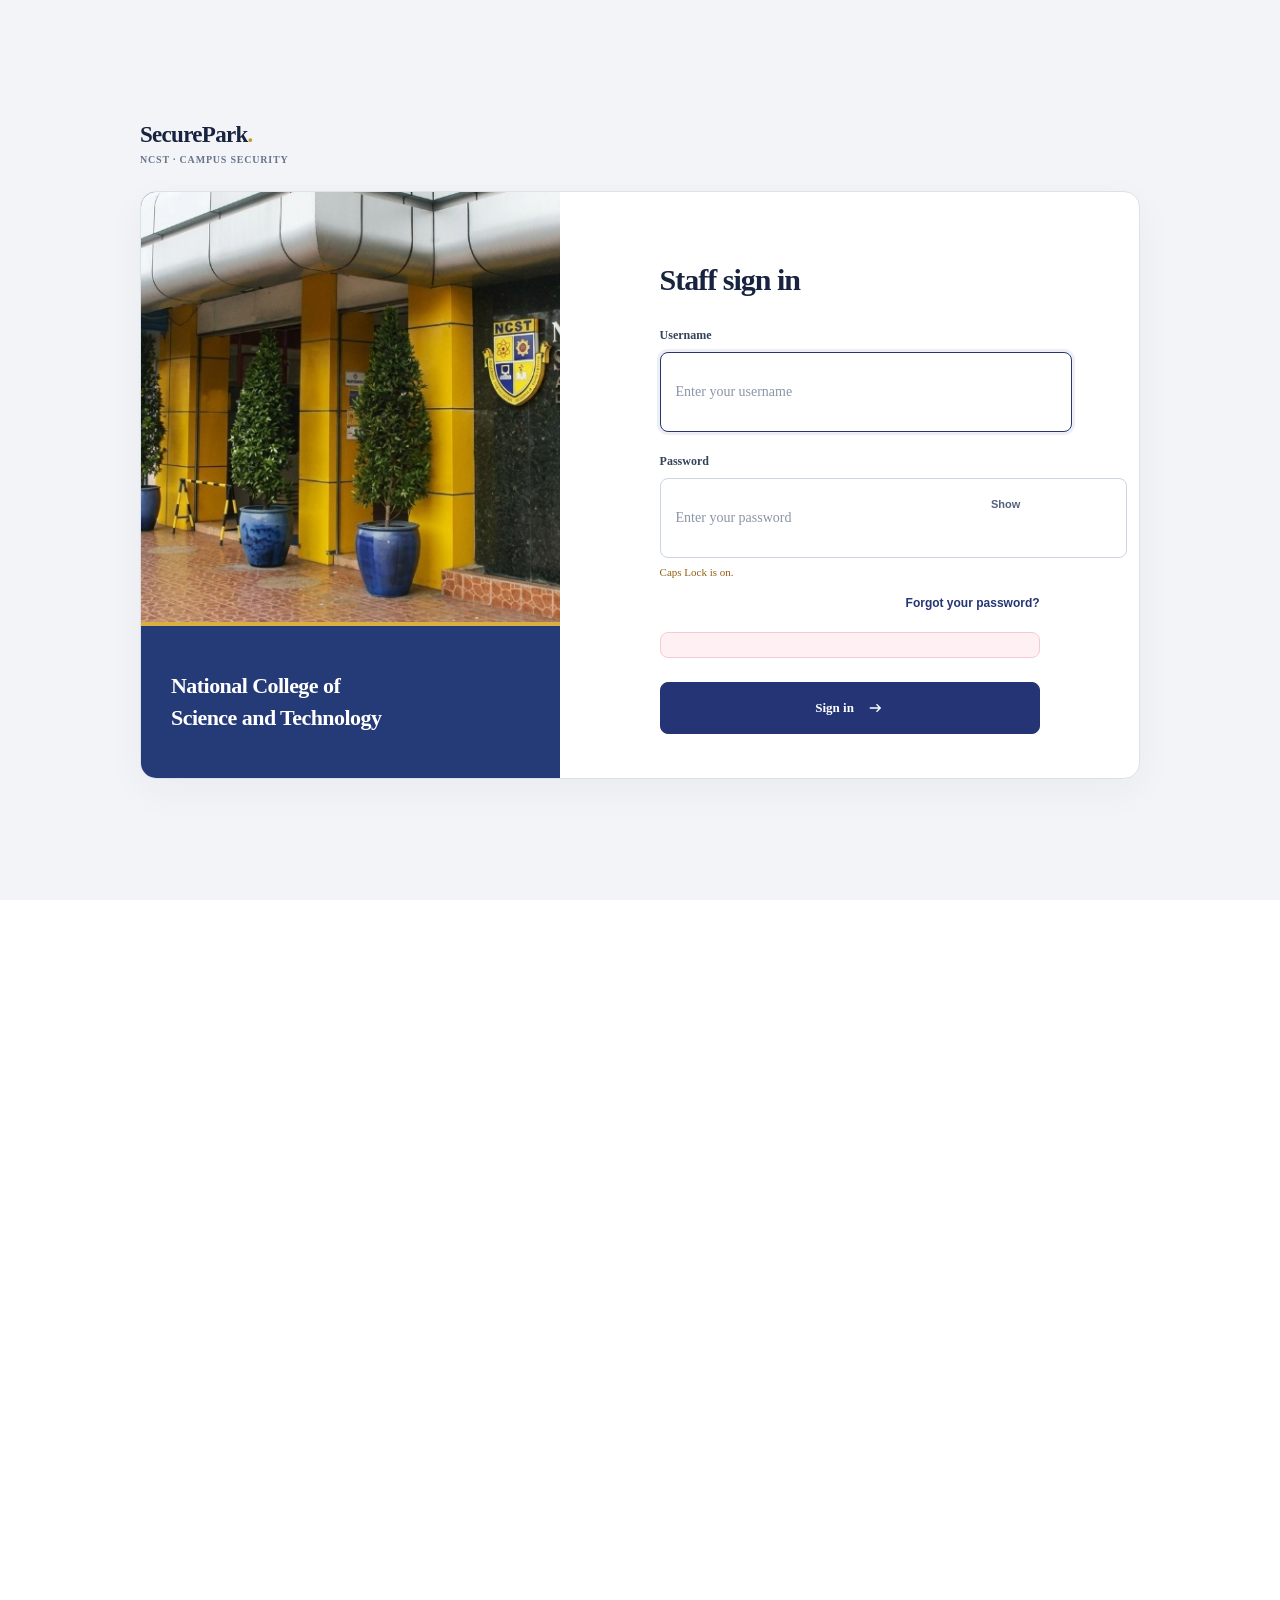
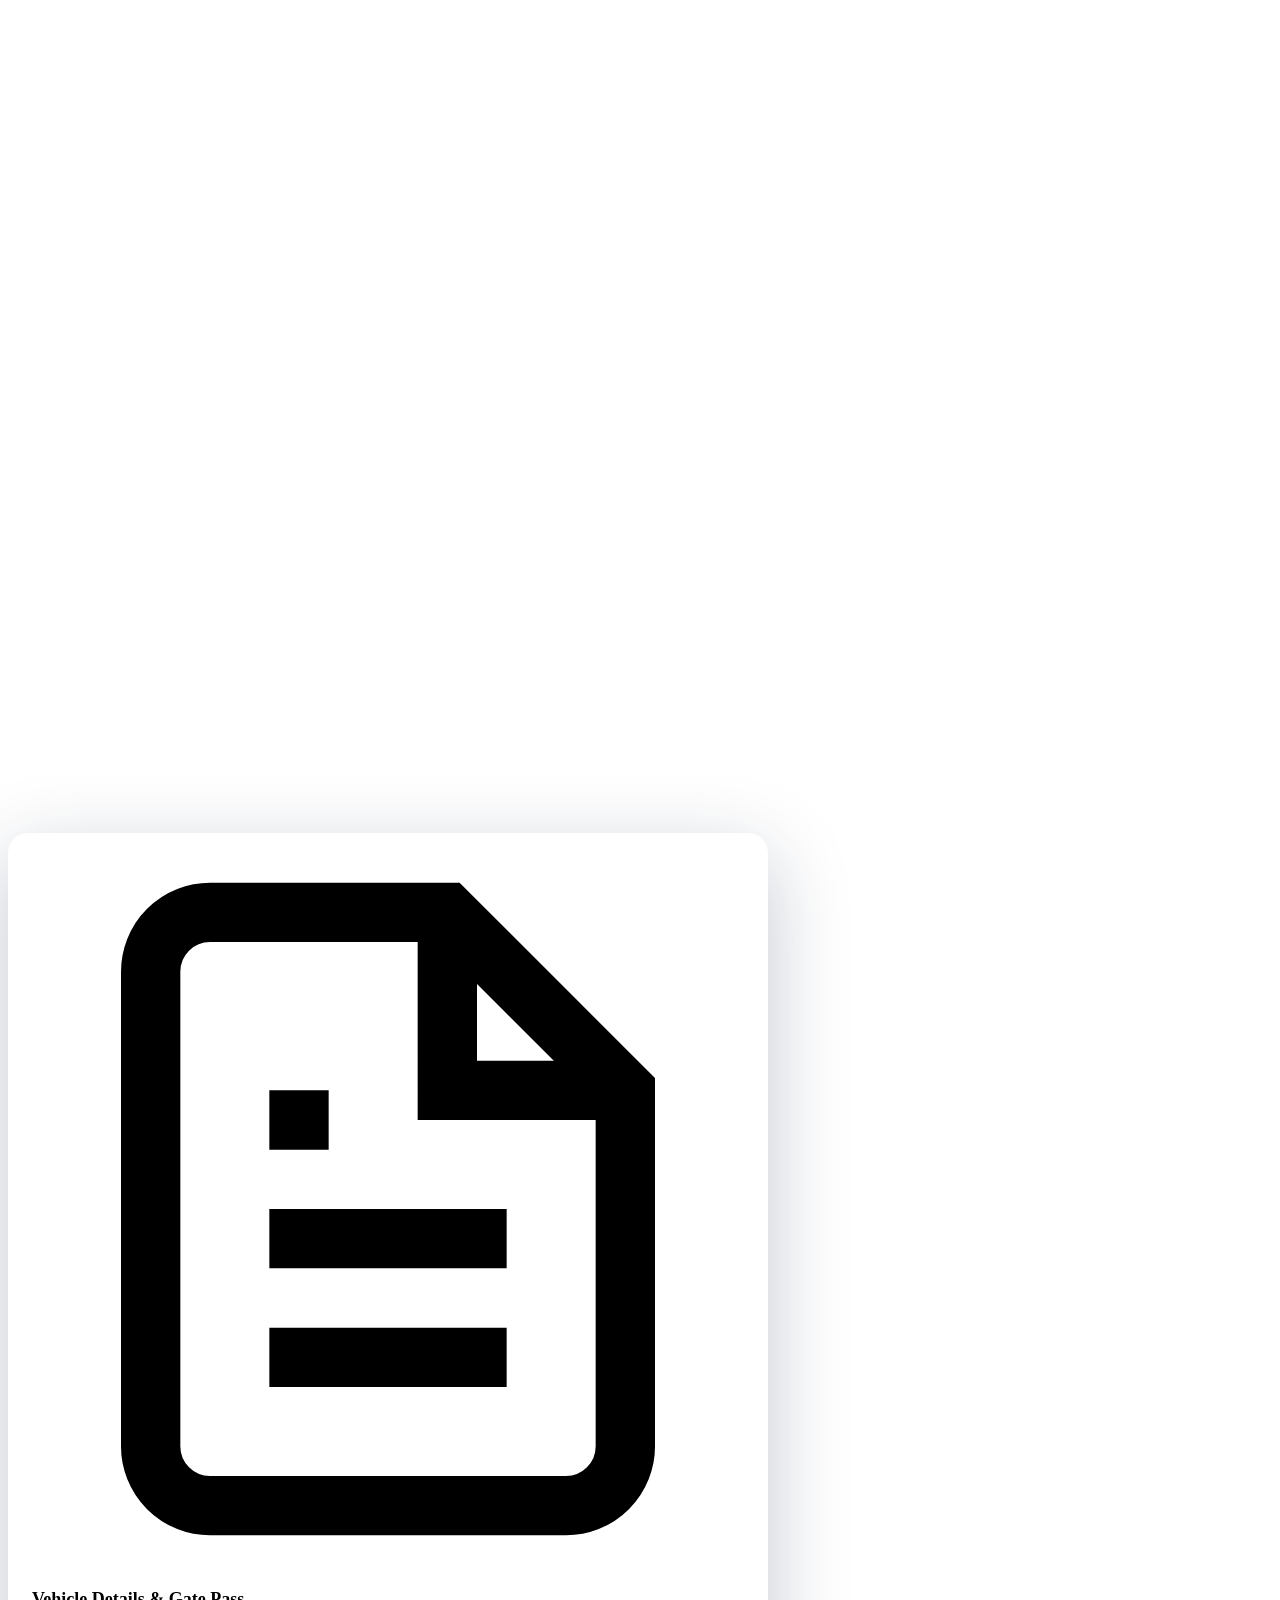
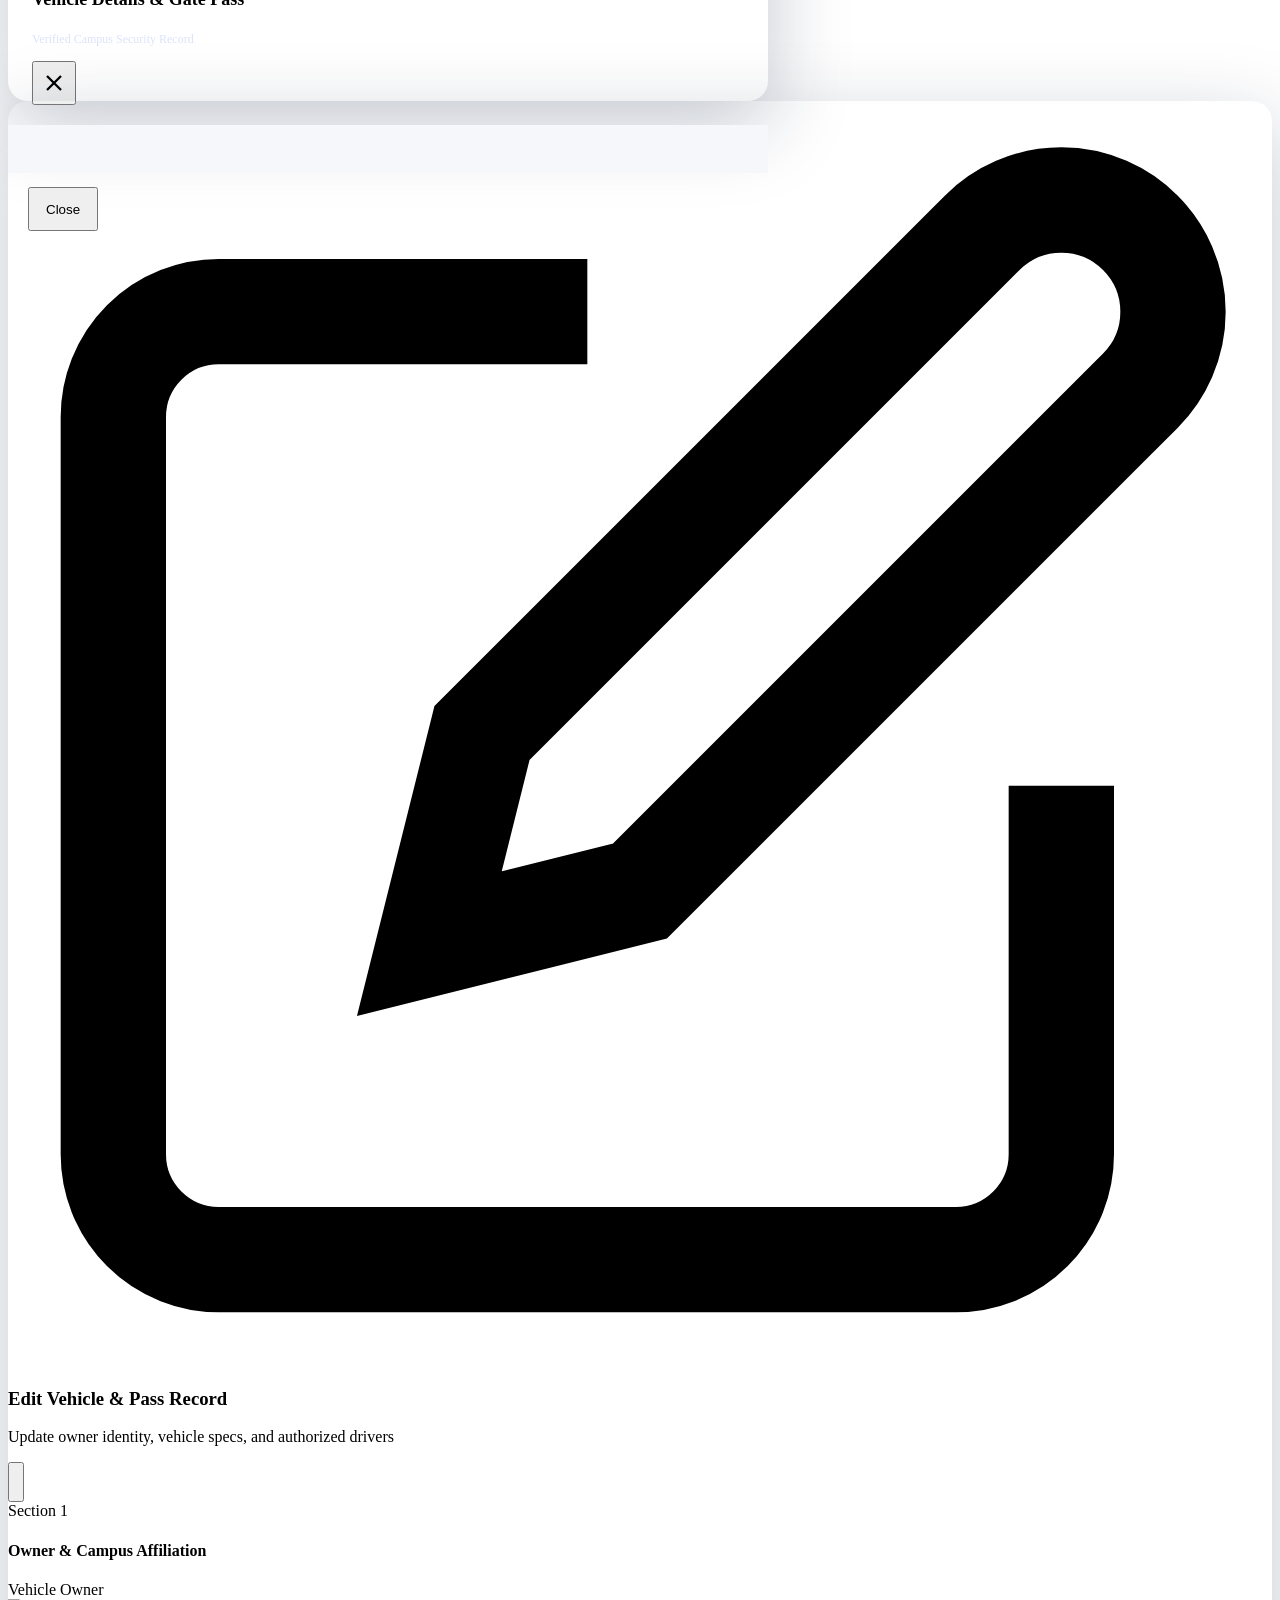
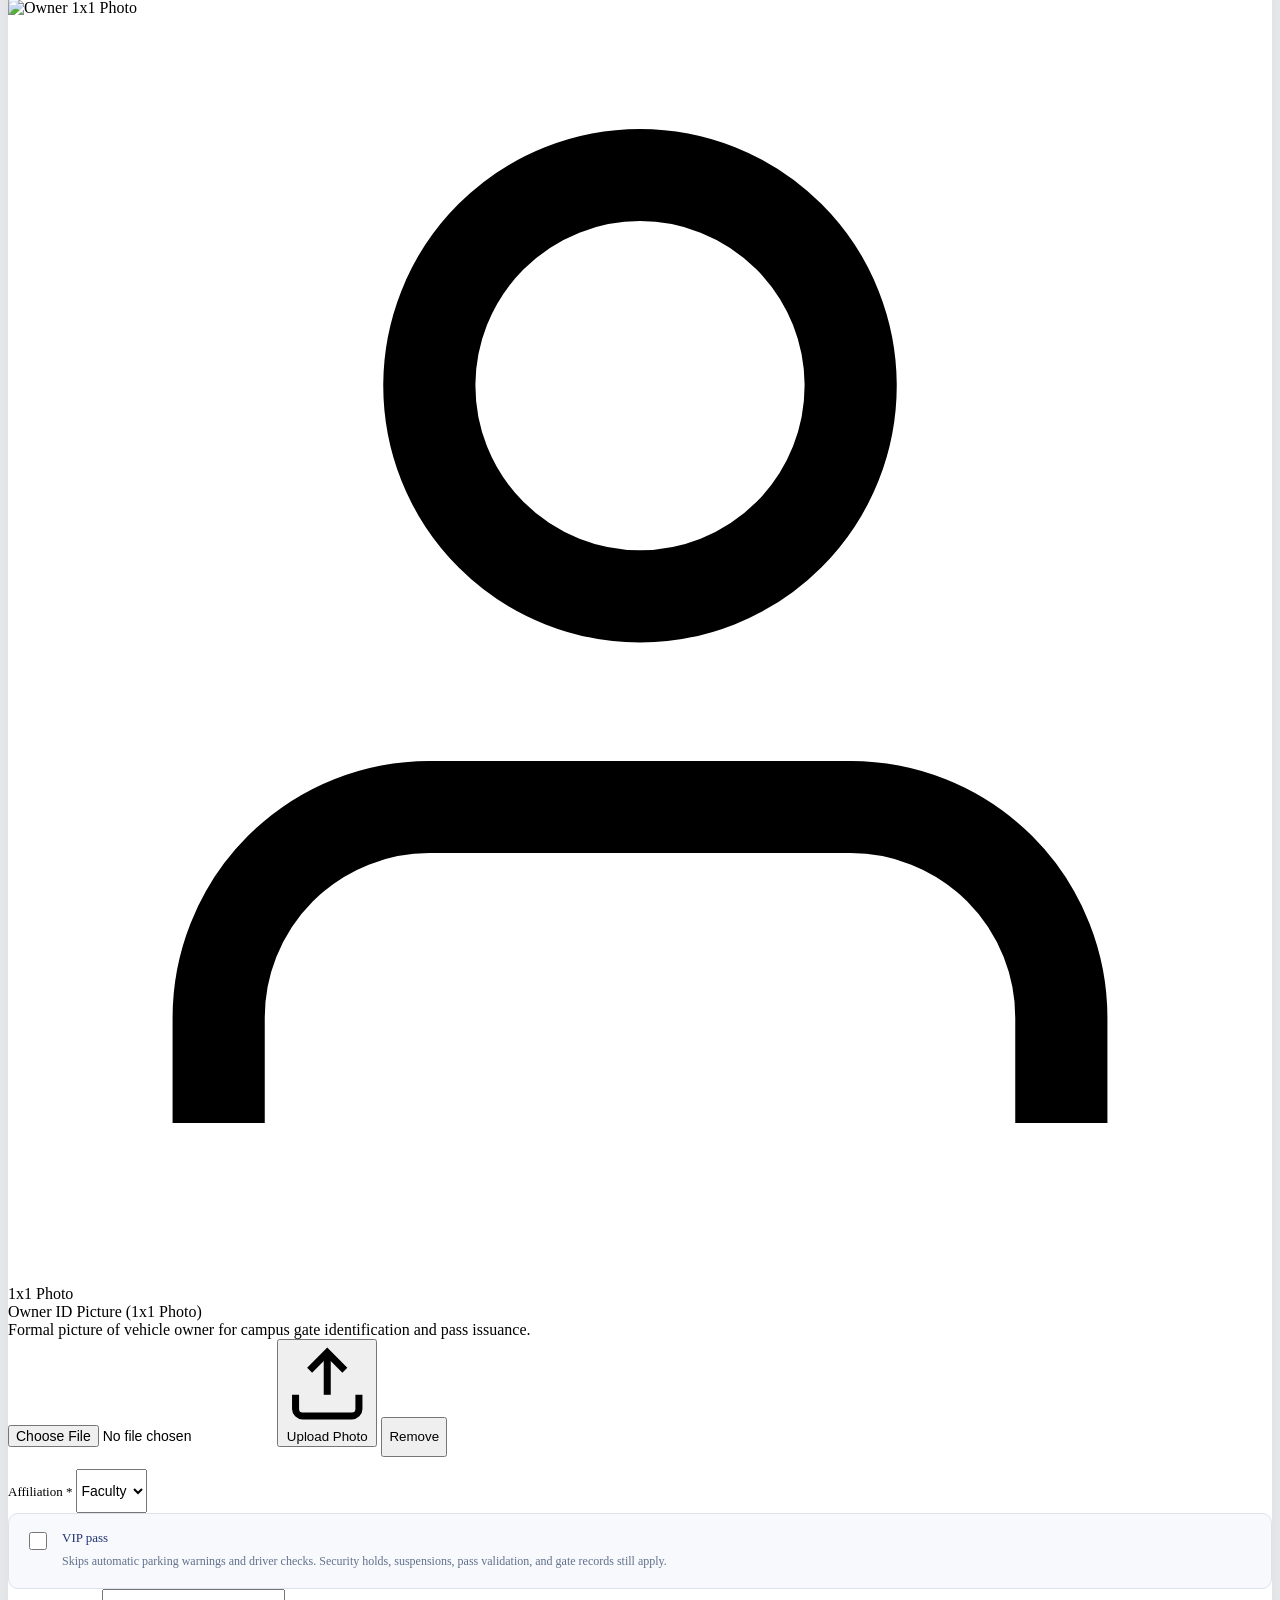
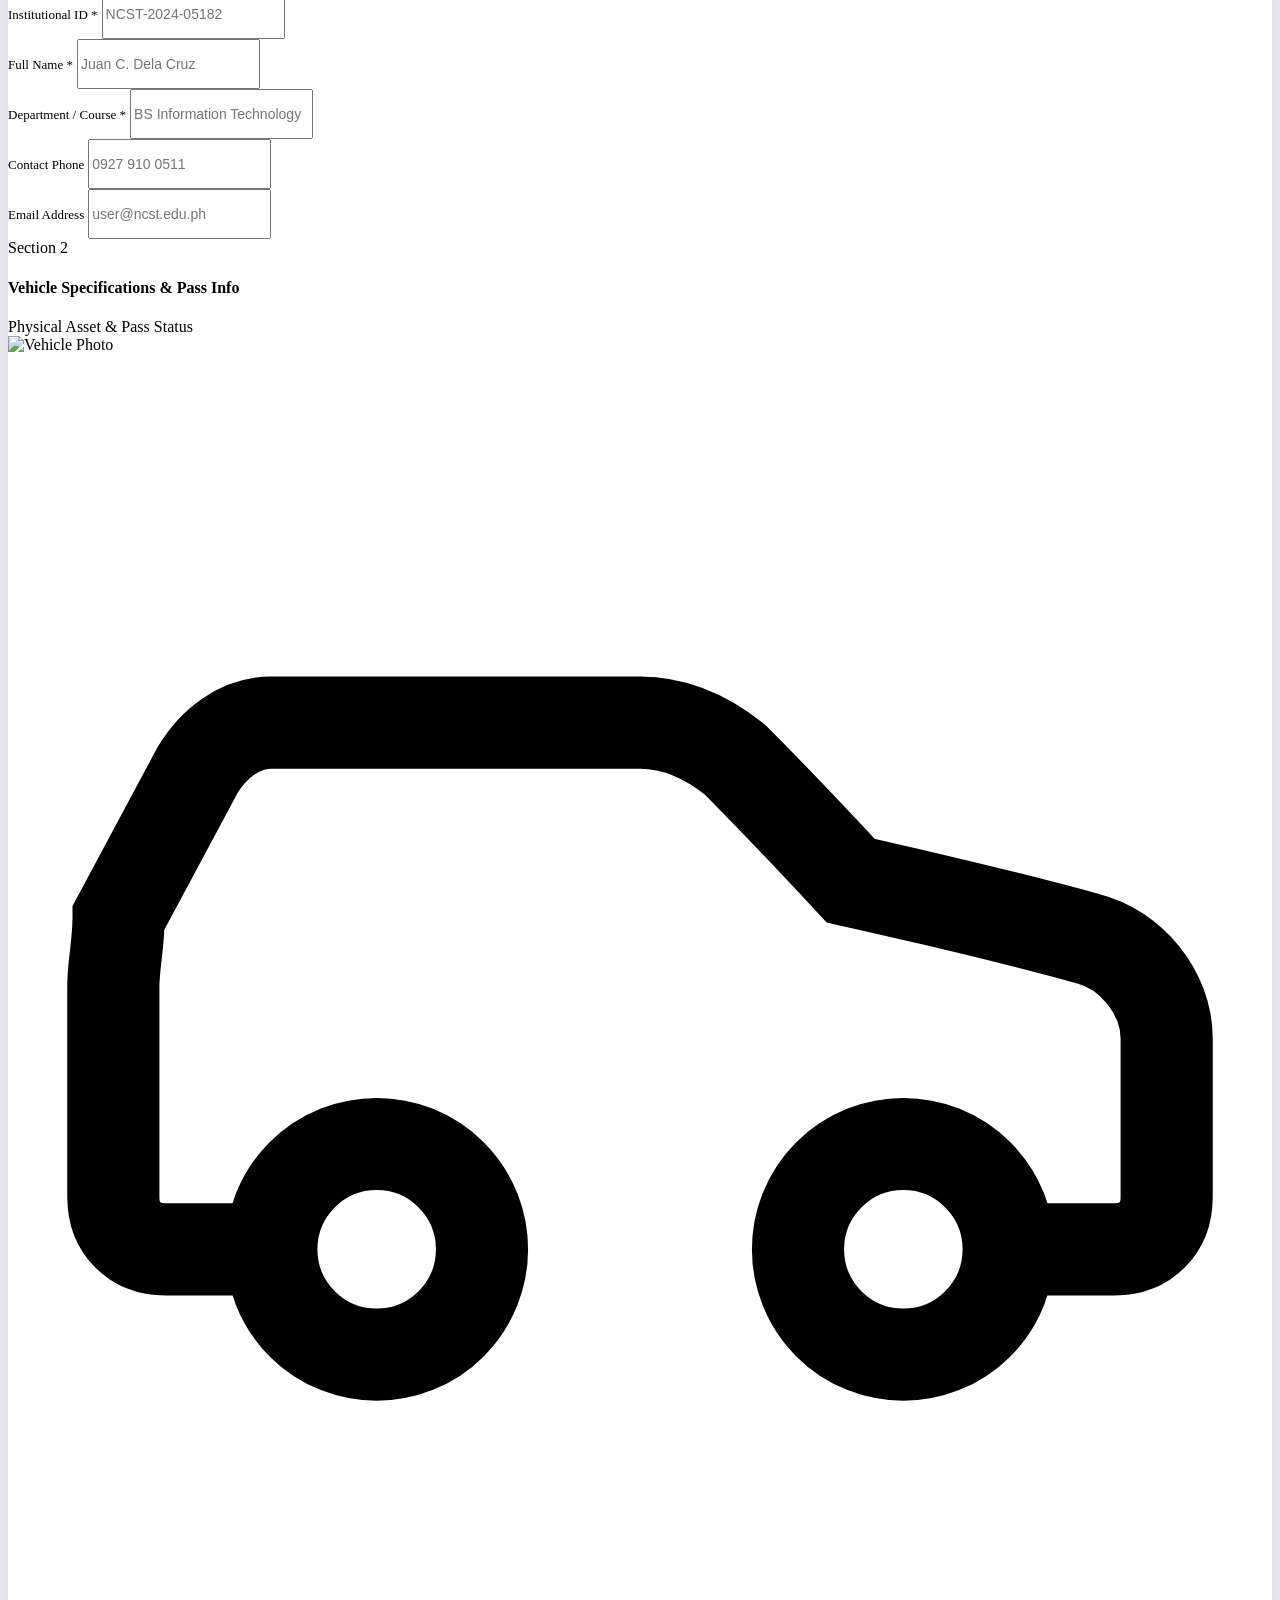
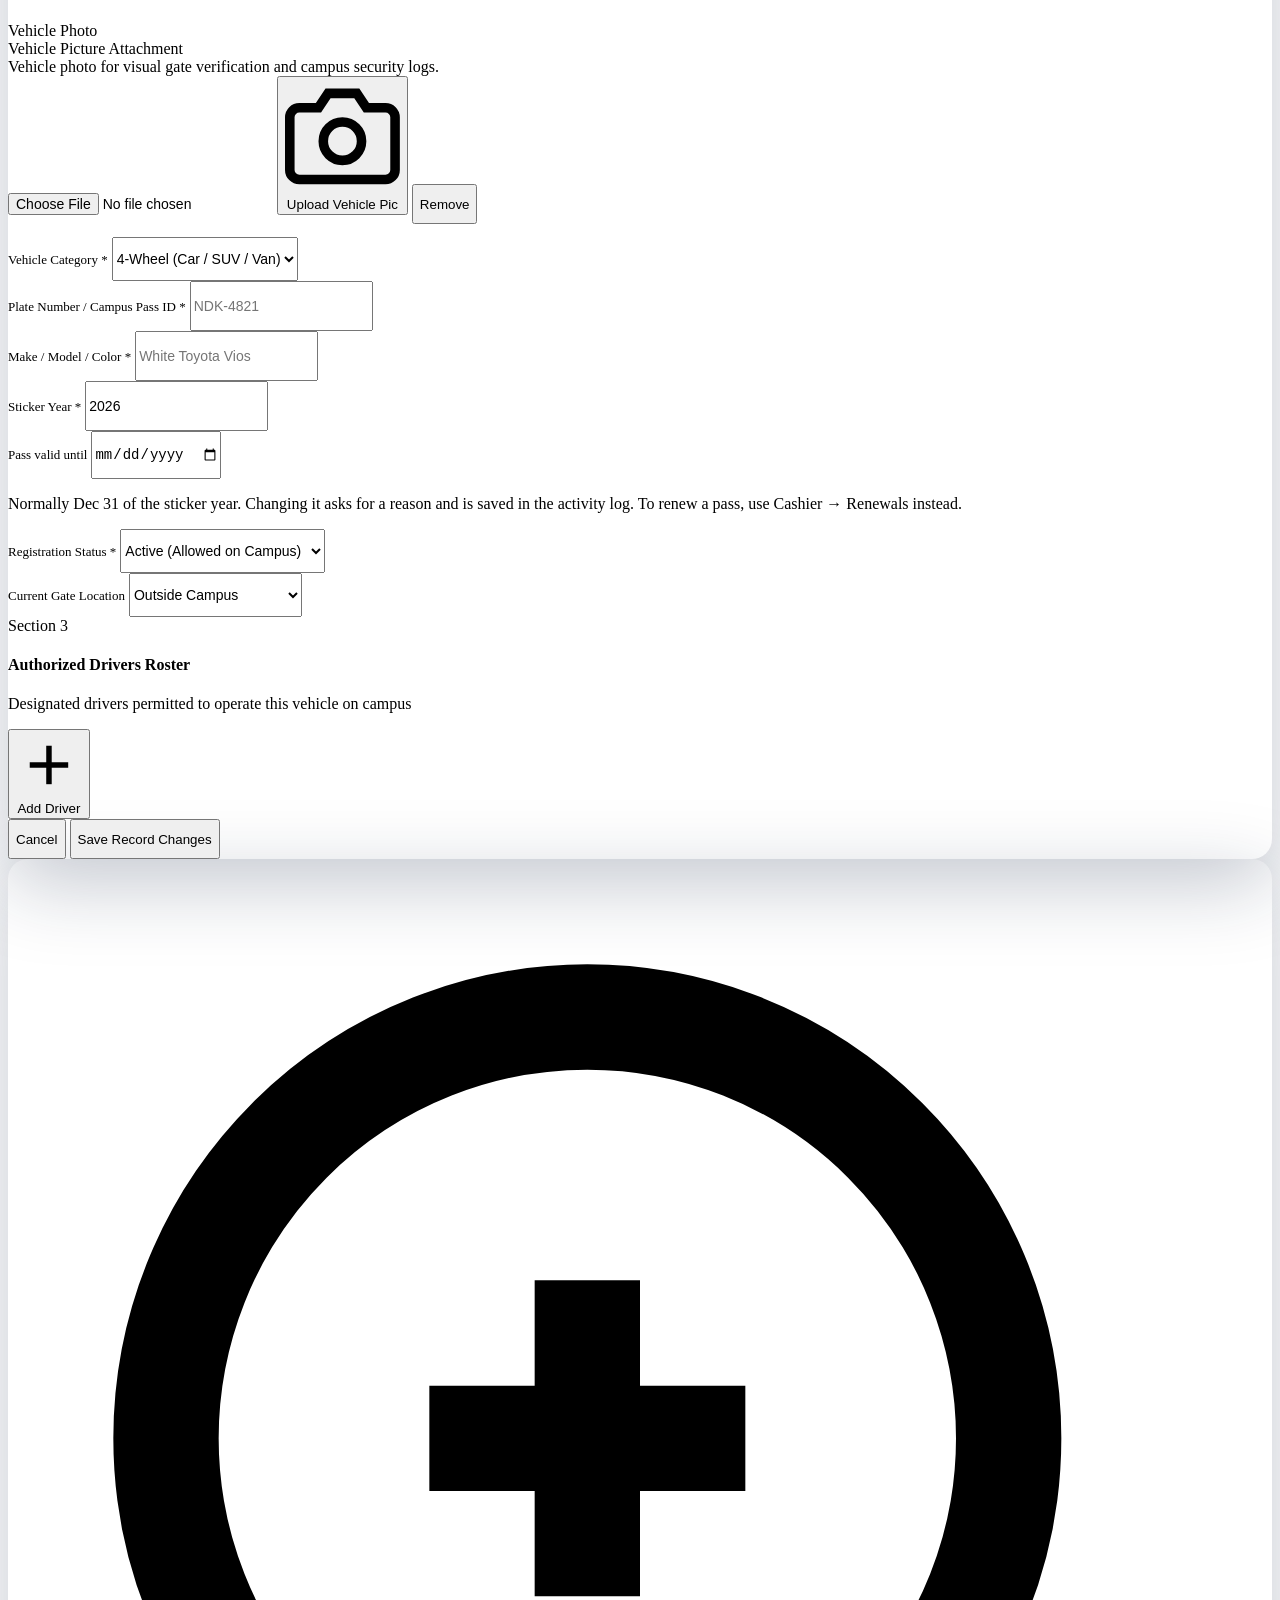
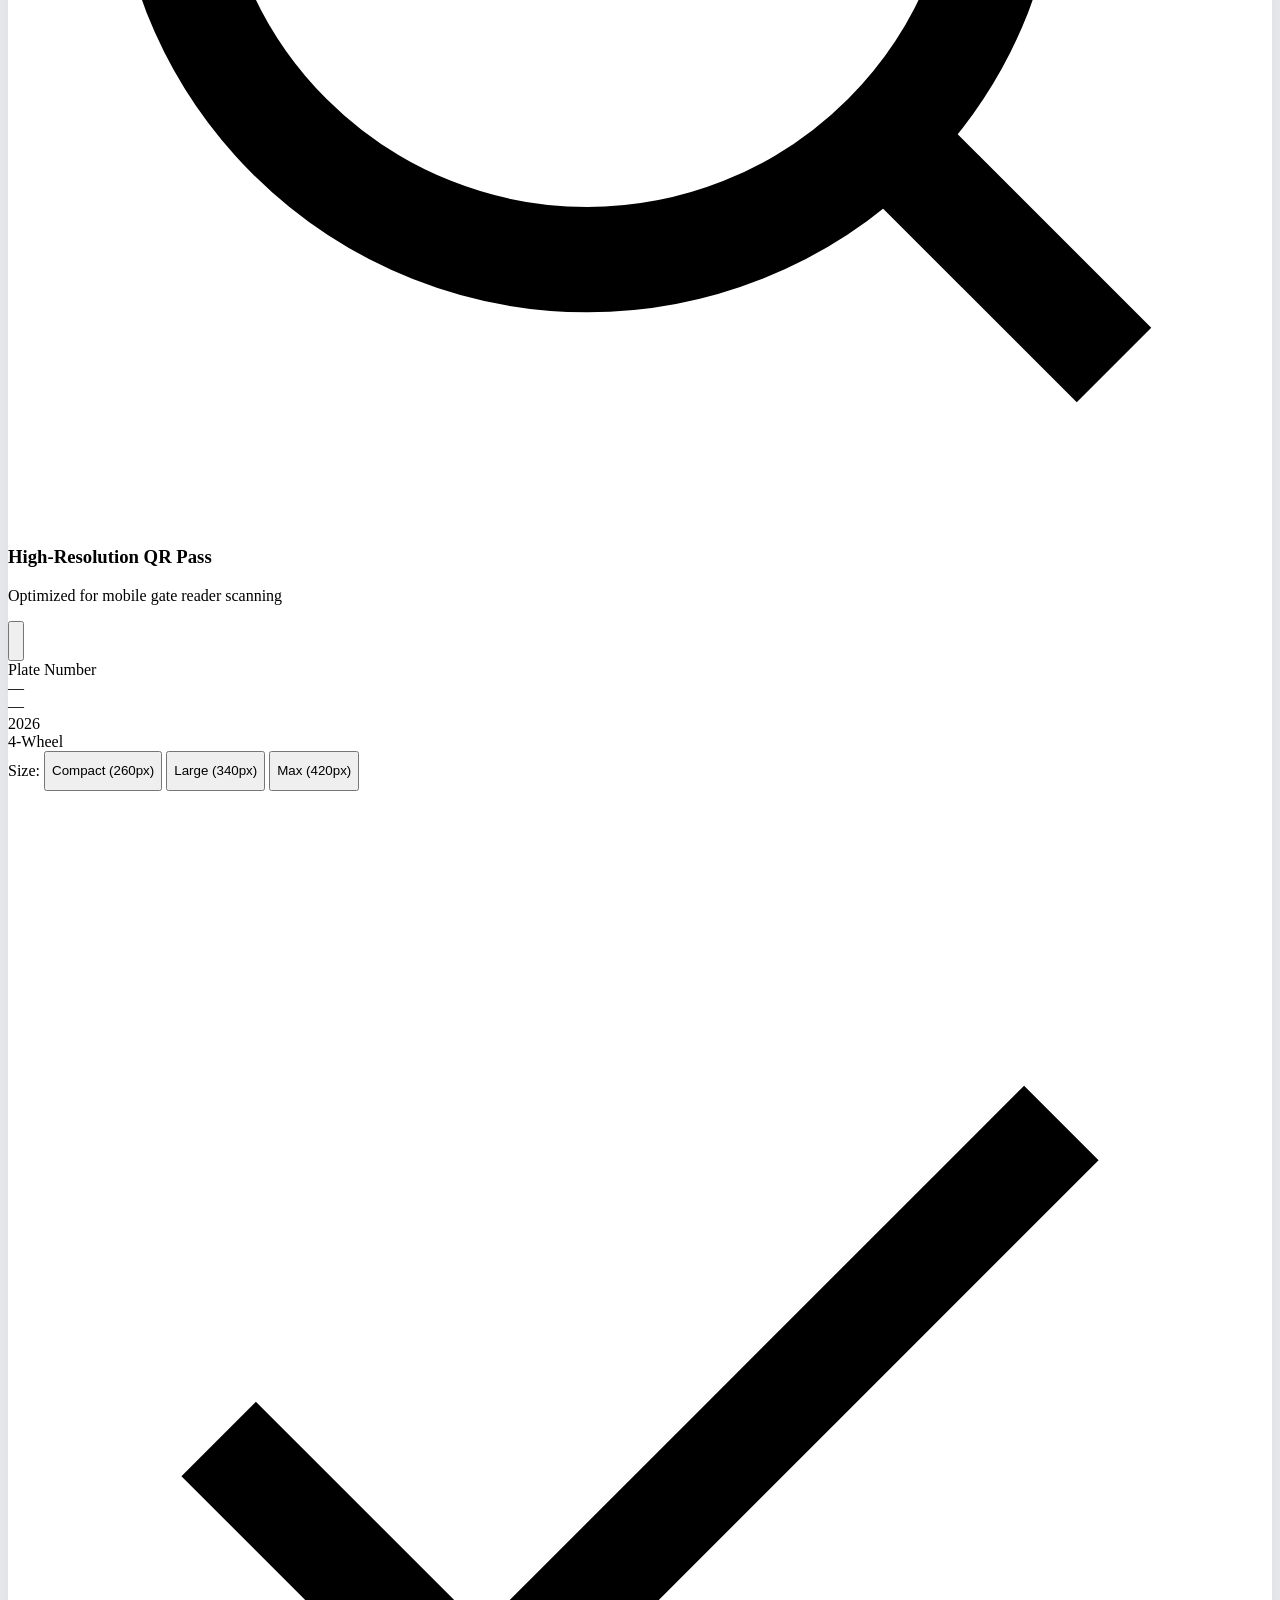
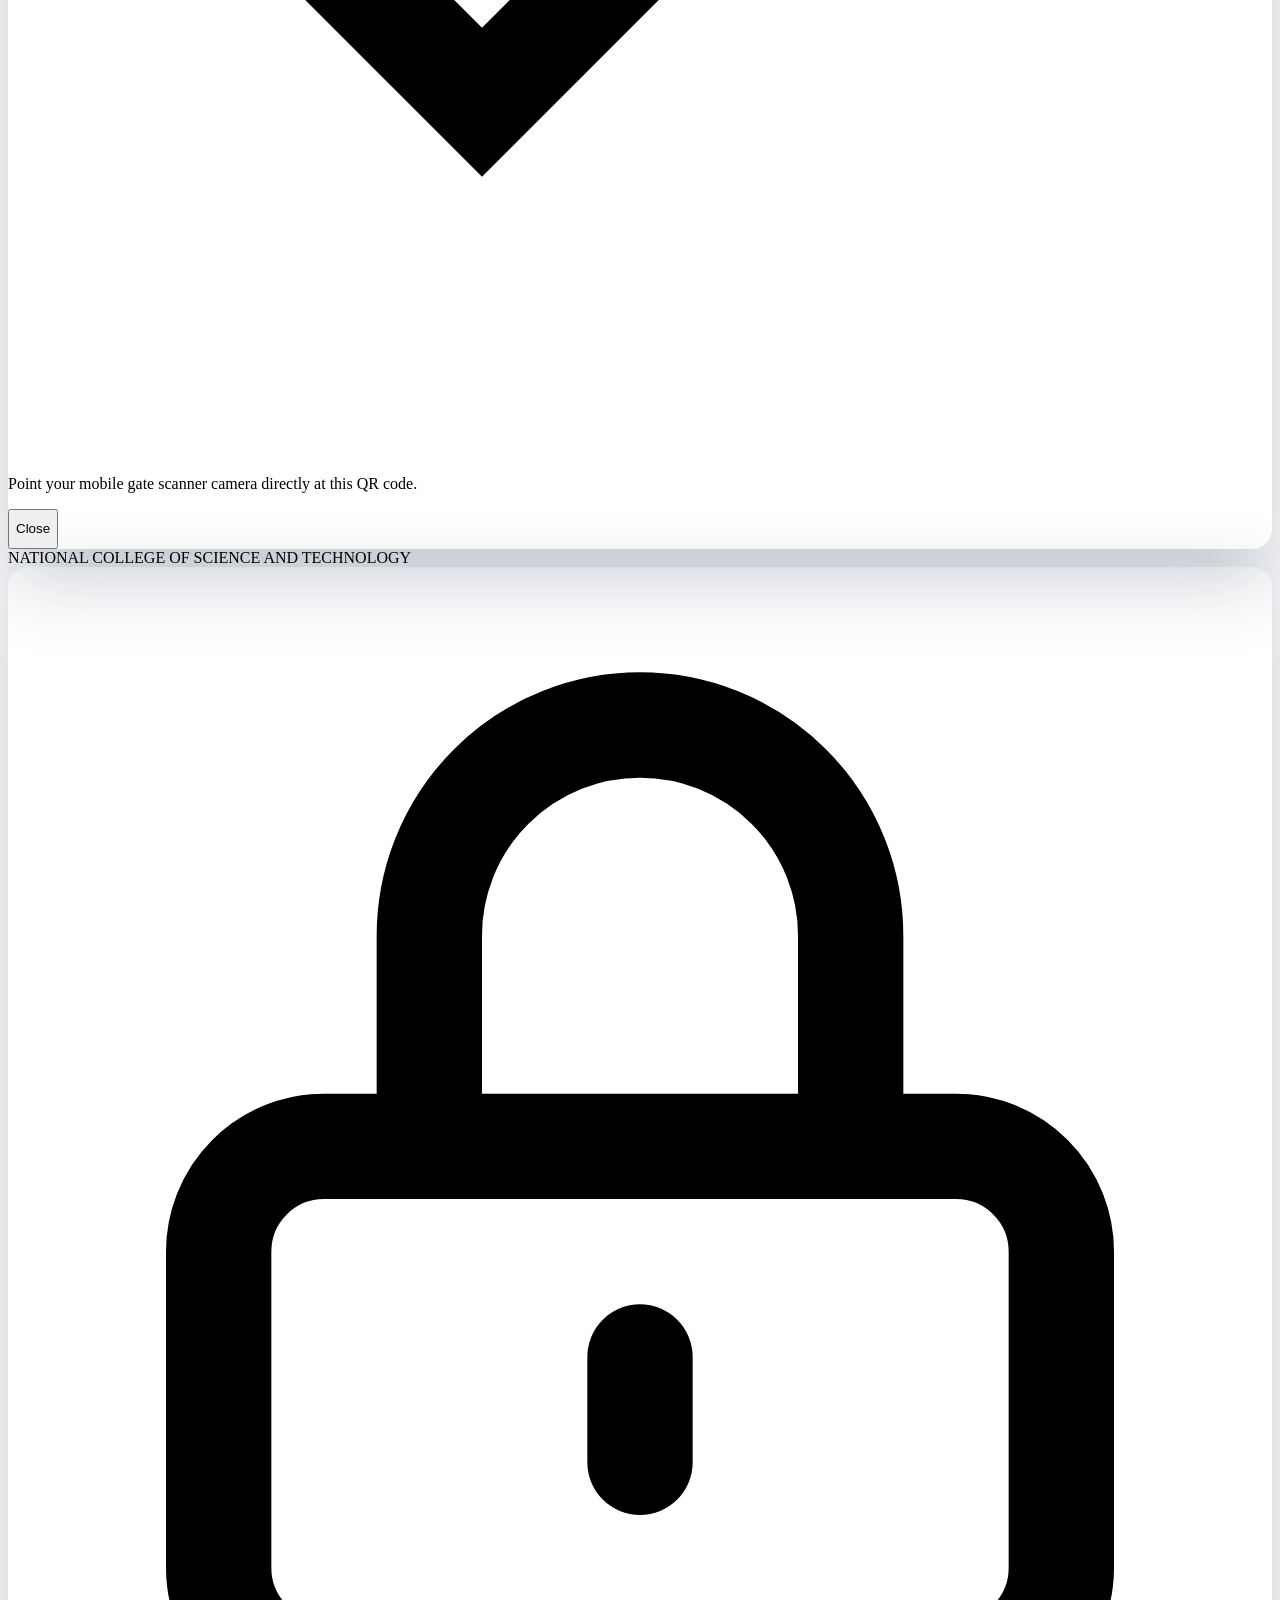
==== commit daffc4b2: "Register/Edit Vehicle: Philippine mobile numbers and driver's license numbers Phone numbers are Phil" ====
--- a/web-app-admin/index.html
+++ b/web-app-admin/index.html
@@ -218,7 +218,7 @@
       }
     }
   </style>
-<link rel="stylesheet" href="css/workspace.css?v=20261012a">
+<link rel="stylesheet" href="css/workspace.css?v=20261012c">
 <link rel="stylesheet" href="css/login.css?v=20261007d"></head>
 <body class="sp-auth-pending h-full font-sans text-slate-900 antialiased bg-slate-50 overflow-x-hidden">
   <div id="authLoading" role="status" aria-live="polite">
@@ -1239,7 +1239,7 @@
 
               <div>
                 <label for="ownerContact" class="block text-xs font-medium text-slate-700 mb-1">Contact Phone</label>
-                <input type="text" id="ownerContact" placeholder="+63 9XX XXX XXXX" class="w-full px-3 py-2 rounded-md border border-slate-300 text-xs text-slate-800 focus:outline-none focus:ring-1 focus:ring-ncst-navy focus:border-ncst-navy font-mono">
+                <input type="text" id="ownerContact" placeholder="0927 910 0511" class="w-full px-3 py-2 rounded-md border border-slate-300 text-xs text-slate-800 focus:outline-none focus:ring-1 focus:ring-ncst-navy focus:border-ncst-navy font-mono">
               </div>
 
               <div>
@@ -1368,7 +1368,7 @@
 
                   <div>
                     <label class="block text-[11px] font-medium text-slate-600 mb-1">Phone</label>
-                    <input type="text" class="driver-phone w-full px-2.5 py-1.5 rounded bg-white border border-slate-300 text-xs text-slate-800 focus:outline-none focus:ring-1 focus:ring-ncst-navy focus:border-ncst-navy font-mono" placeholder="+63 9XX XXX XXXX">
+                    <input type="text" class="driver-phone w-full px-2.5 py-1.5 rounded bg-white border border-slate-300 text-xs text-slate-800 focus:outline-none focus:ring-1 focus:ring-ncst-navy focus:border-ncst-navy font-mono" placeholder="0927 910 0511">
                   </div>
                 </div>
               </div>
@@ -2235,7 +2235,7 @@
 
             <div>
               <label for="editOwnerPhone" class="block font-medium text-slate-700 mb-1">Contact Phone</label>
-              <input type="text" id="editOwnerPhone" placeholder="+63 9XX XXX XXXX" class="w-full px-3 py-2 rounded-md border border-slate-300 text-xs text-slate-800 font-mono focus:ring-1 focus:ring-ncst-navy focus:border-ncst-navy">
+              <input type="text" id="editOwnerPhone" placeholder="0927 910 0511" class="w-full px-3 py-2 rounded-md border border-slate-300 text-xs text-slate-800 font-mono focus:ring-1 focus:ring-ncst-navy focus:border-ncst-navy">
             </div>
 
             <div>
@@ -2628,7 +2628,6 @@
           <select id="staffGate" class="w-full px-3 py-2 rounded-md border border-slate-300 text-sm bg-white focus:outline-none focus:ring-2 focus:ring-ncst-navy/30">
             <option value="Gate 1 (Main Ingress)">Gate 1 (Main Entry)</option>
             <option value="Gate 2 (Main Egress)">Gate 2 (Main Exit)</option>
-            <option>Gate 3 (Motorcycle &amp; Bike Lane)</option>
             <option>All Gates</option>
           </select>
         </div>
@@ -2883,7 +2882,8 @@
   <!-- Scripts -->
   <script src="js/qrcode.min.js?v=20260930c"></script>
   <script src="js/data.js?v=20260930c"></script>
-  <script src="js/api.js?v=20261011filters1"></script>
+  <script src="js/api.js?v=20261012a"></script>
+  <script src="js/inputs.js?v=20261012a"></script>
   <script src="https://cdn.jsdelivr.net/npm/sweetalert2@11"></script>
   <script>window.Swal || document.write('<script src="js/sweetalert2.all.min.js?v=20260930c"><\/script>');</script>
   <script>
@@ -2915,9 +2915,9 @@
   <script src="js/login.js?v=20261007a"></script>
   <script src="js/live.js?v=20261011audit"></script>
   <script src="js/auth.js?v=20261007g"></script>
-  <script src="js/app.js?v=20261012a"></script>
-  <script src="js/users.js?v=20261012a"></script>
-  <script src="js/payments.js?v=20261011a"></script>
+  <script src="js/app.js?v=20261012b"></script>
+  <script src="js/users.js?v=20261012b"></script>
+  <script src="js/payments.js?v=20261012a"></script>
   <script src="js/ops.js?v=20261011dashboard1"></script>
   <script src="js/cases.js?v=20261012b"></script>
   <script src="js/center.js?v=20261012a"></script>
--- a/web-app-admin/css/workspace.css
+++ b/web-app-admin/css/workspace.css
@@ -609,3 +609,16 @@
  .sp-foot-left .sp-btn, .sp-foot-right > .sp-btn { flex:1 1 auto; }
  .sp-more-menu { right:auto; left:0; }
 }
+
+/* Visitor Day Passes has only two filters: Reset Filters sits in the same row as Pass Status and Date Scope on wide
+   screens (the Vehicle Directory has four filters, so its Reset stays on its own row). On narrower screens it keeps
+   taking its own row. */
+@media (min-width:1200px) {
+  #visitorsView .sp-filter-grid > div:last-child:has(button) { grid-column:auto; align-self:end; justify-self:start; }
+  #visitorsView #resetVisitorFiltersBtn { height:44px; padding-left:18px; padding-right:18px; }
+}
+
+/* ---- Field checks (js/inputs.js): the message under a phone / license field, and the red border ---- */
+.sp-field-error { margin:4px 0 0; color:#b42336; font-size:11px; line-height:1.45; }
+.sp-field-error:empty { display:none; }
+input[aria-invalid="true"] { border-color:#b42336 !important; }
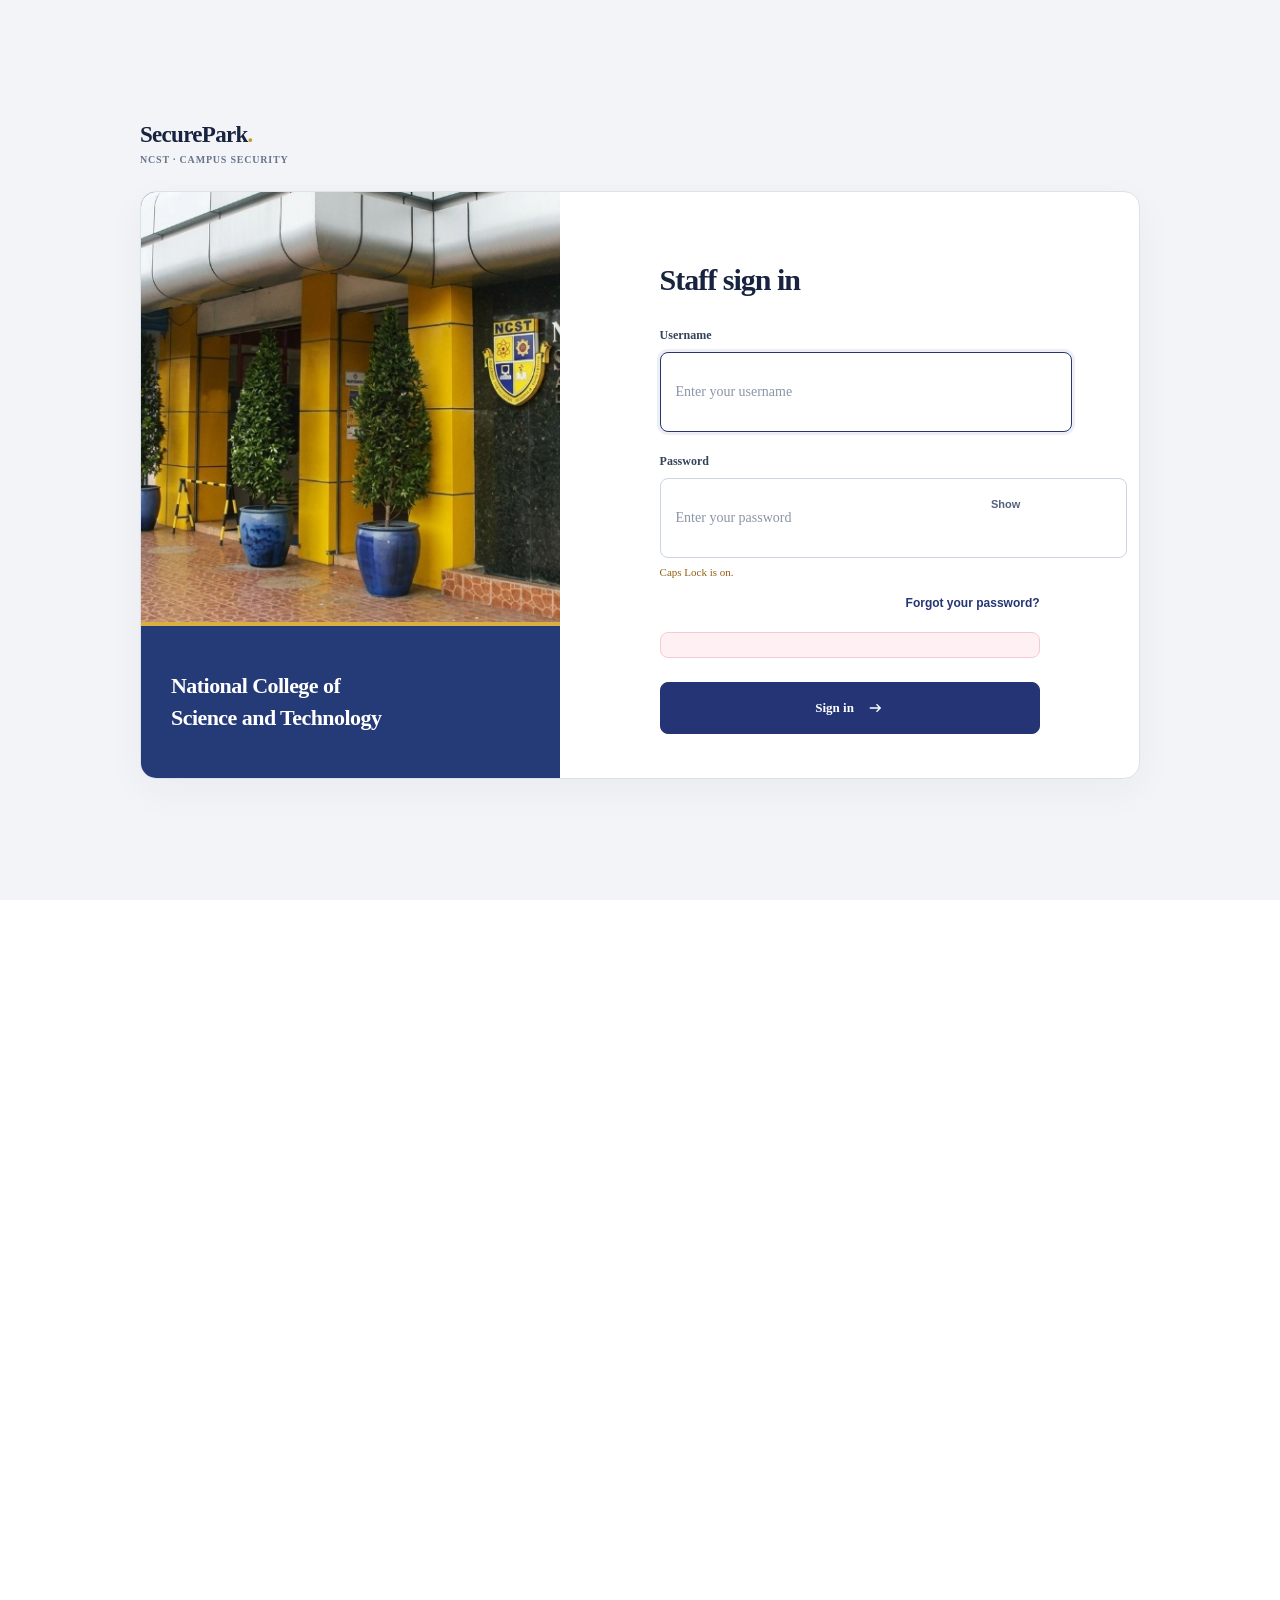
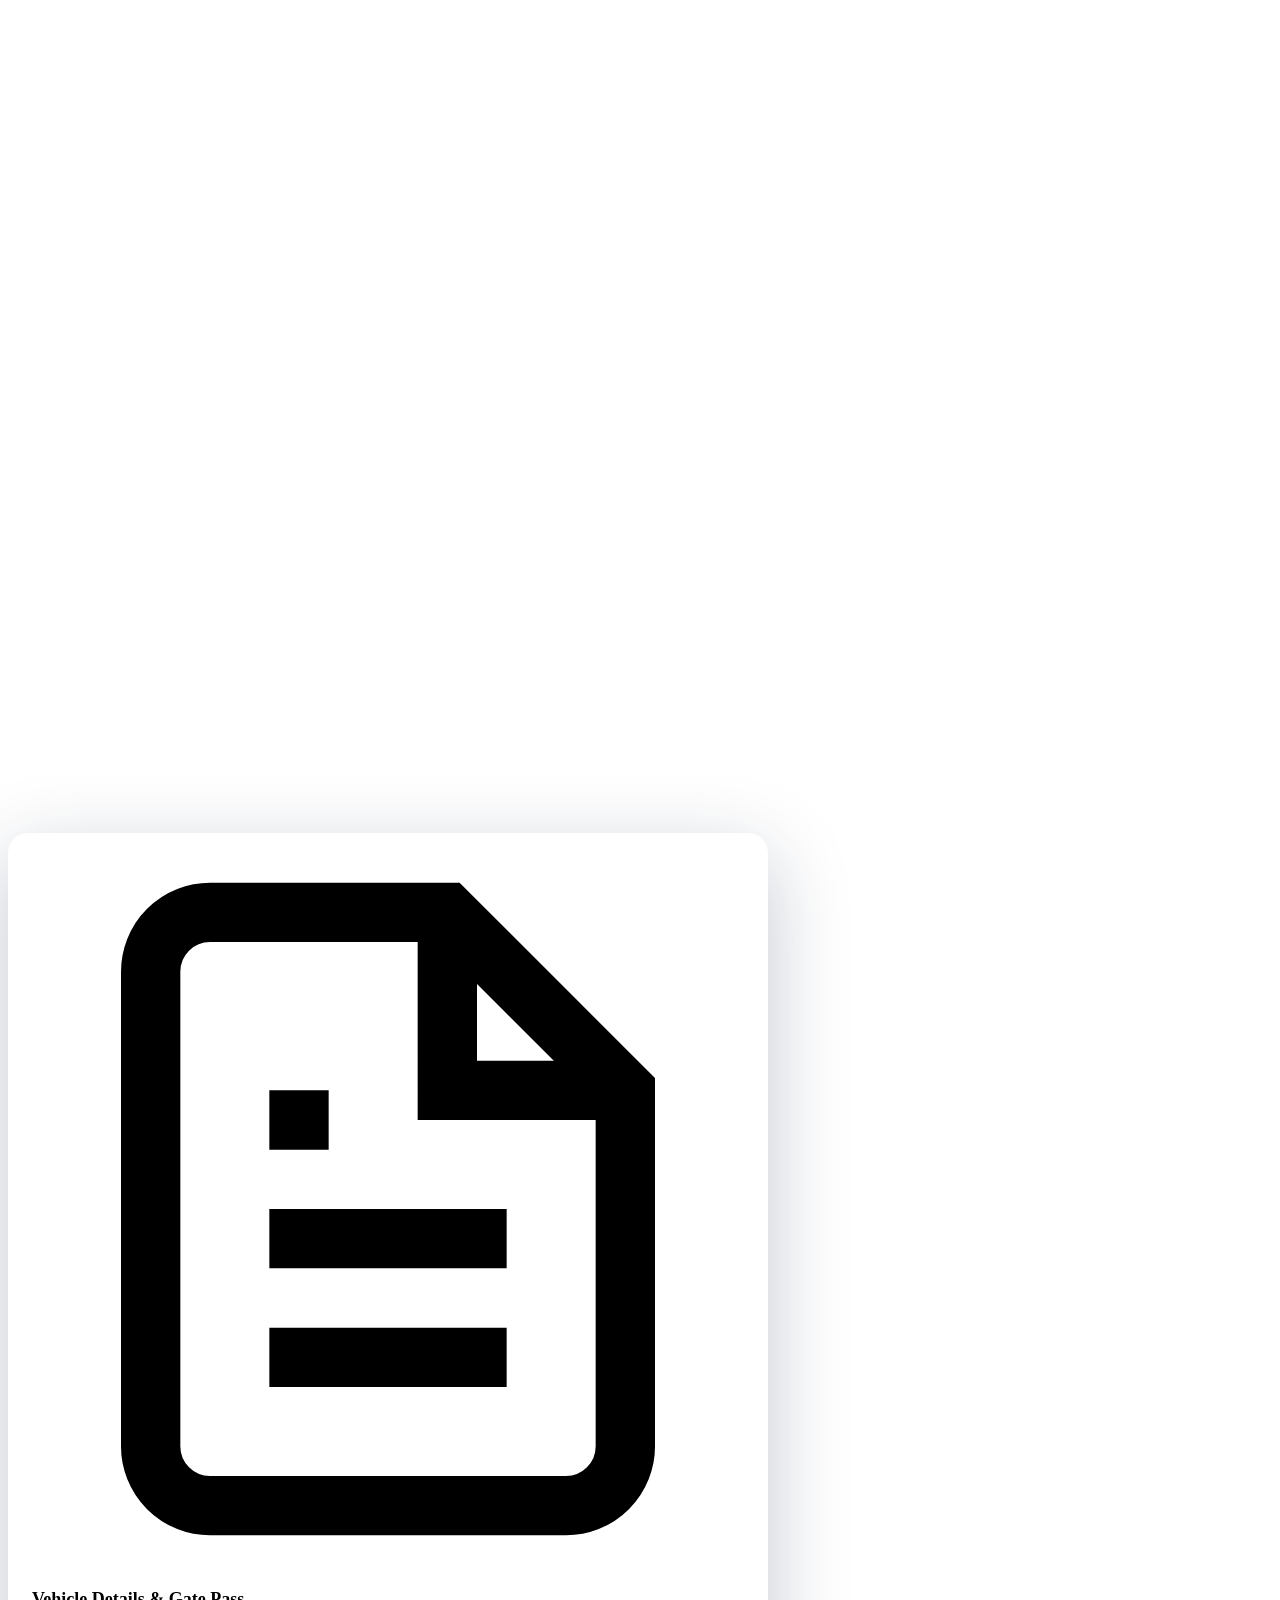
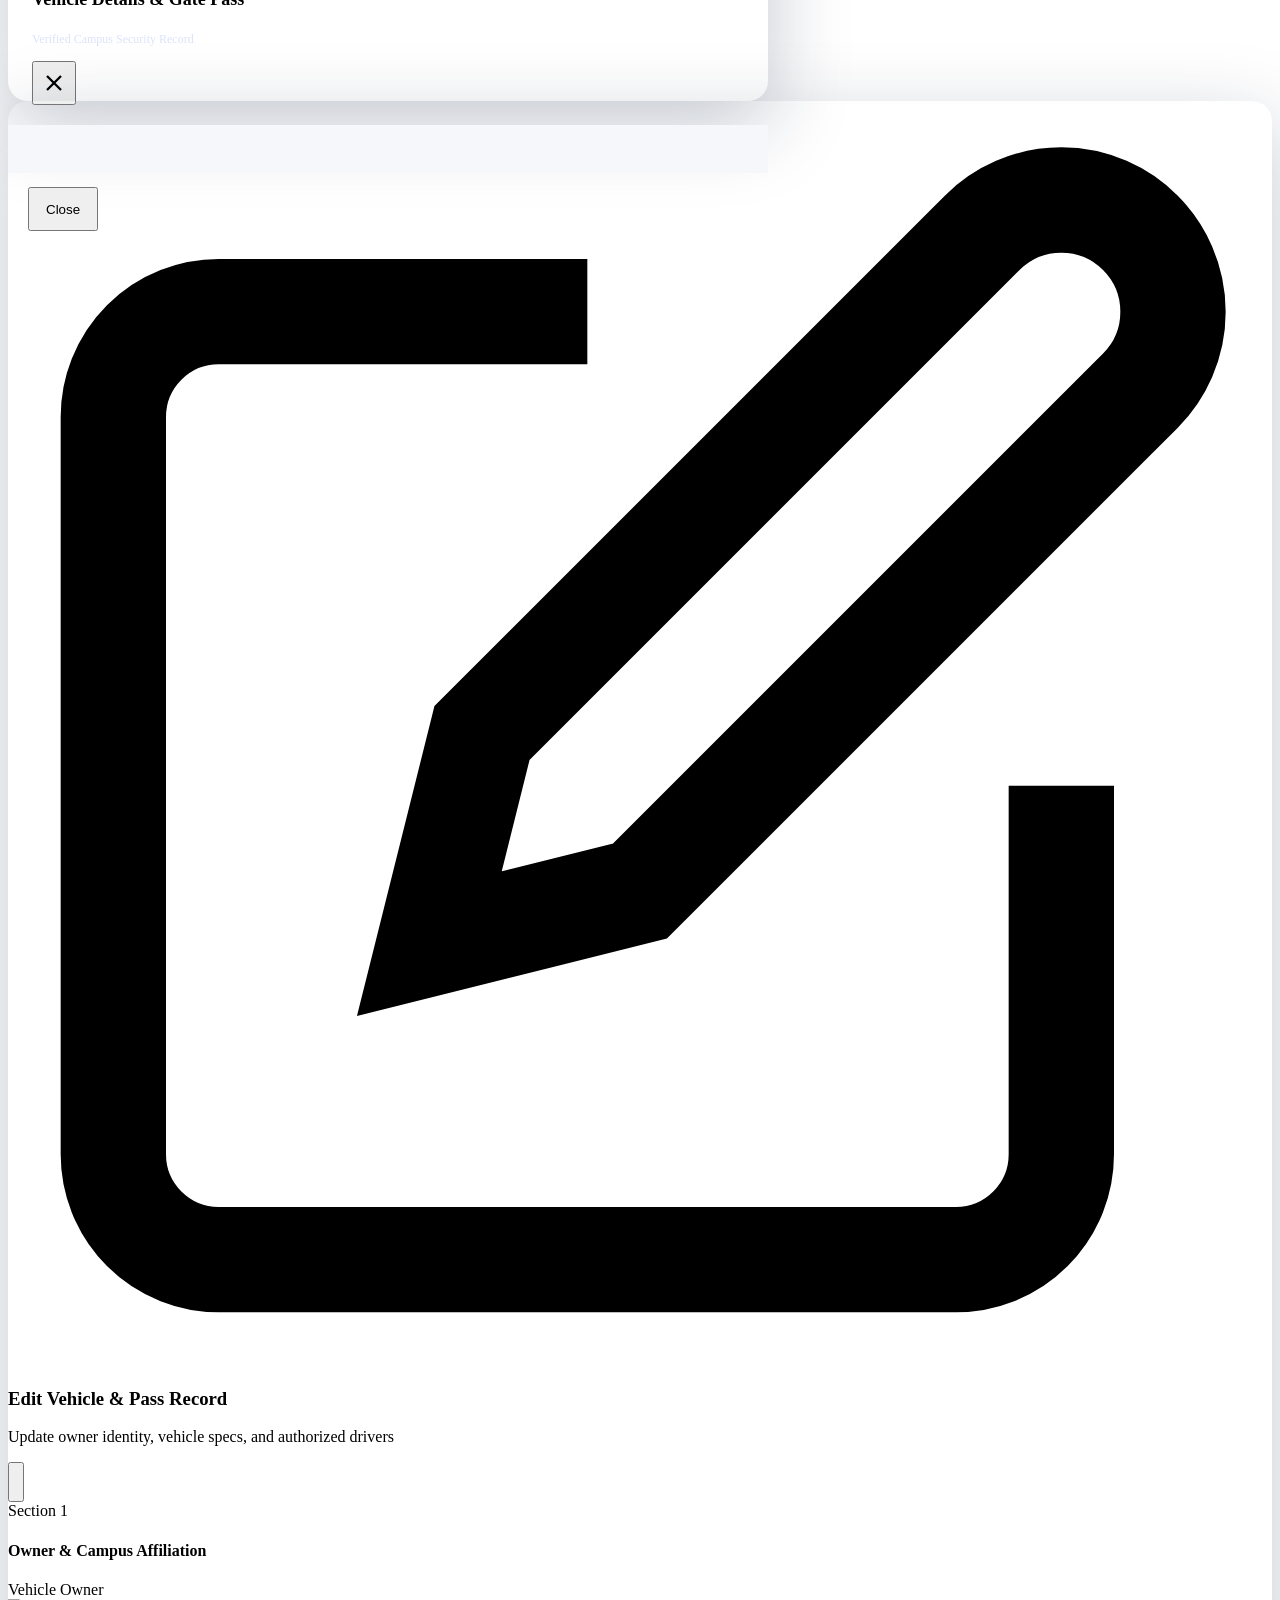
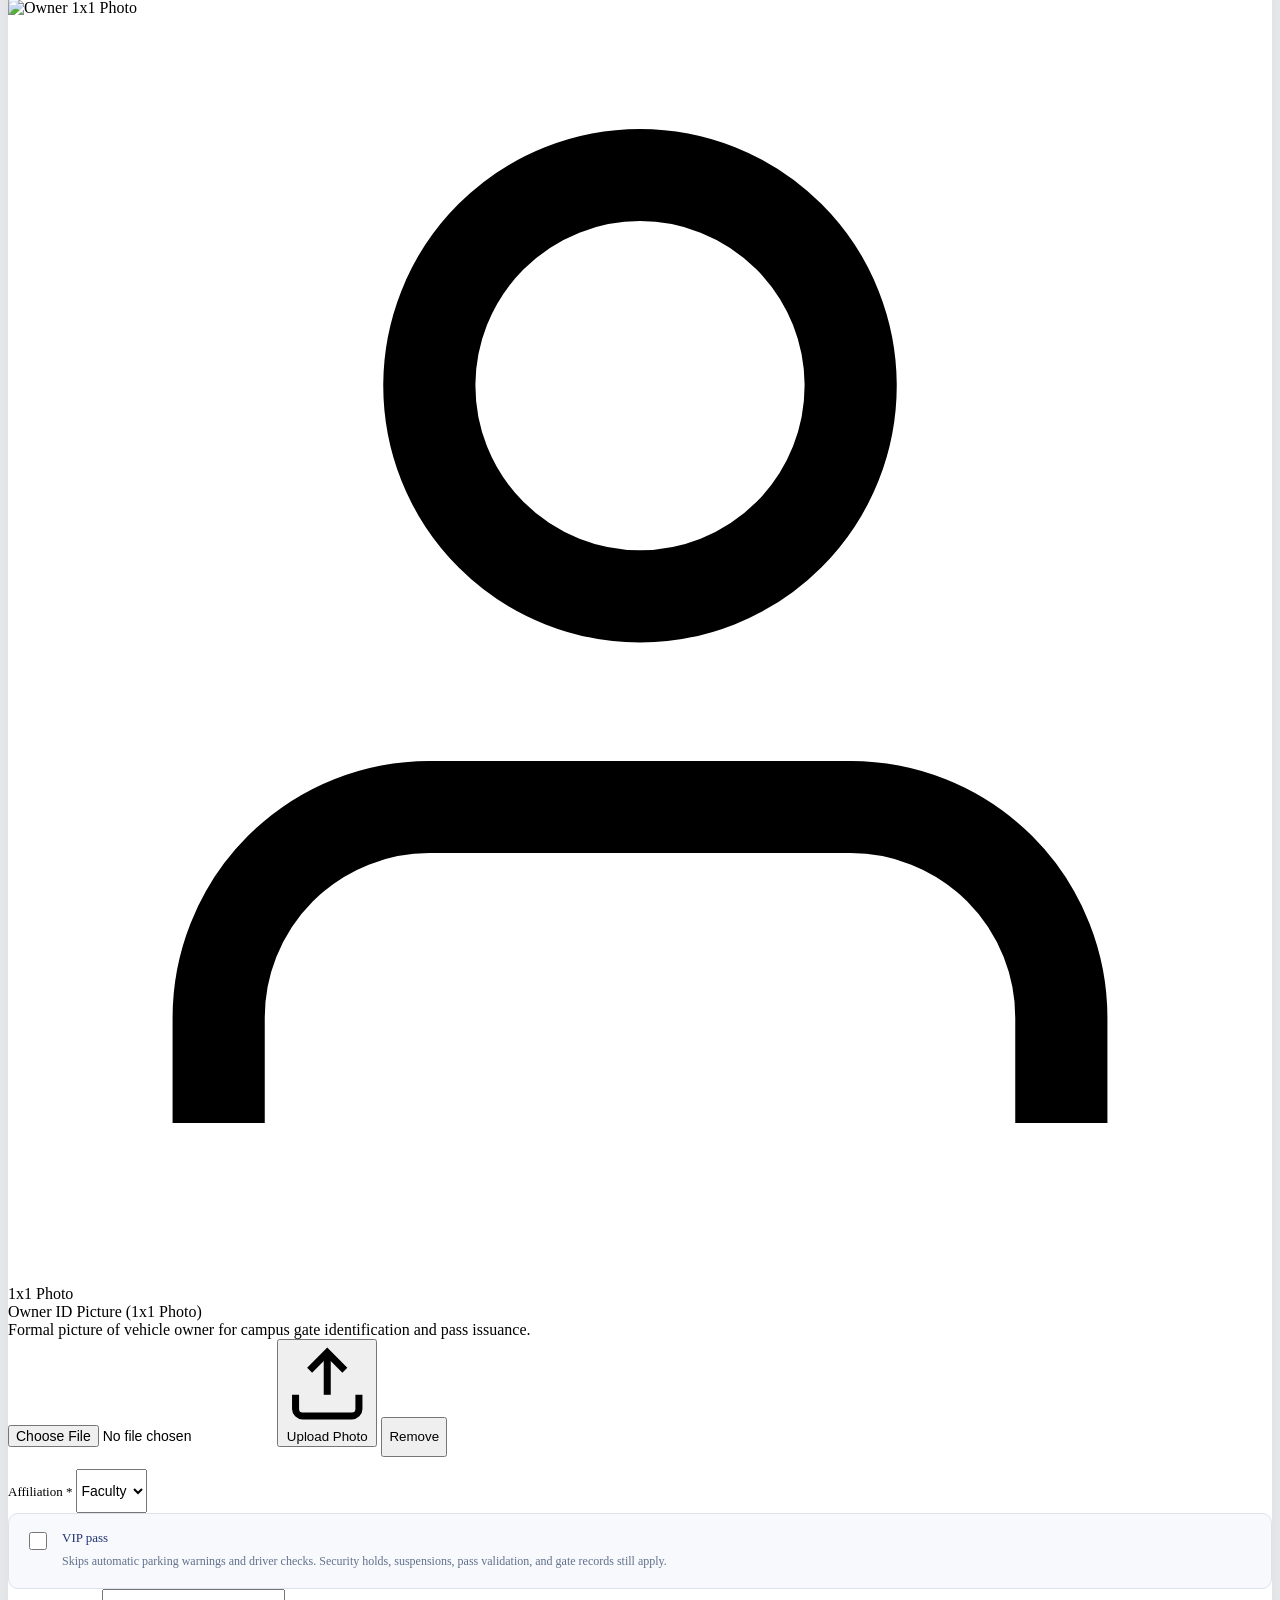
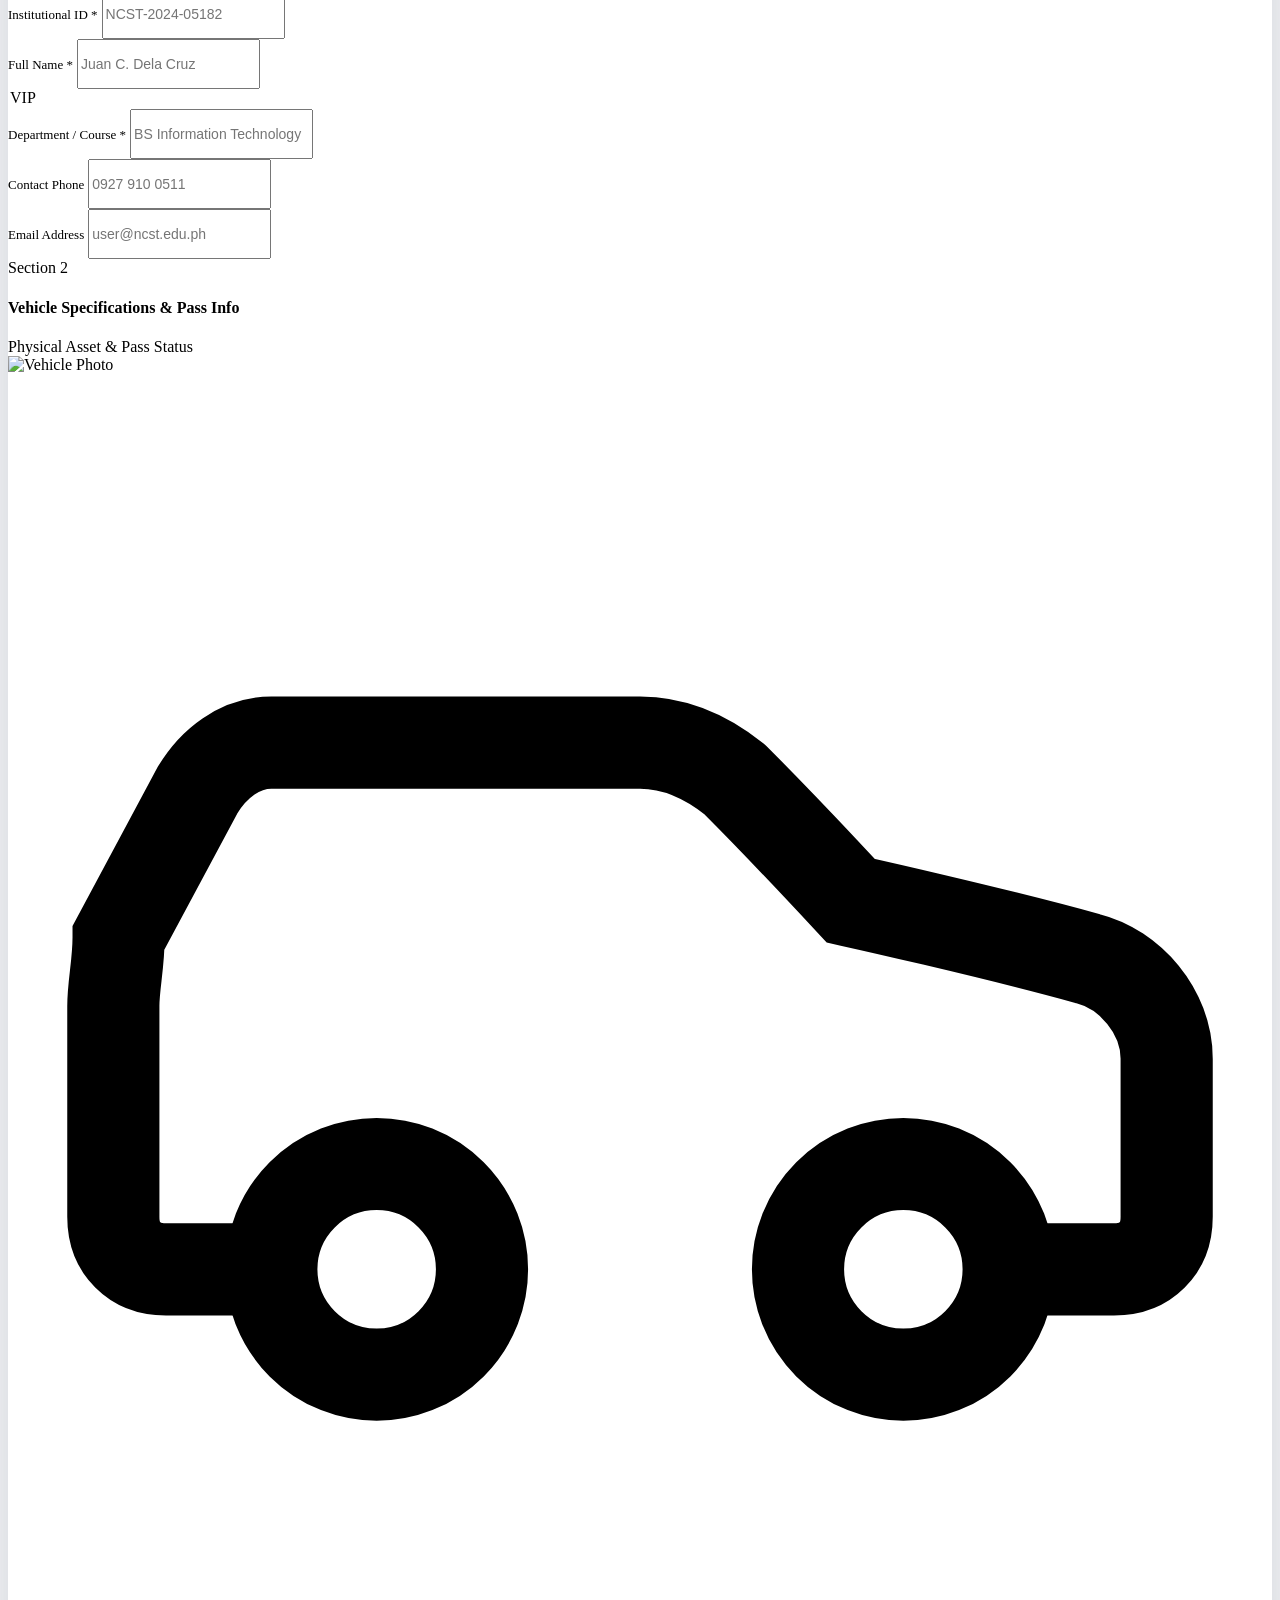
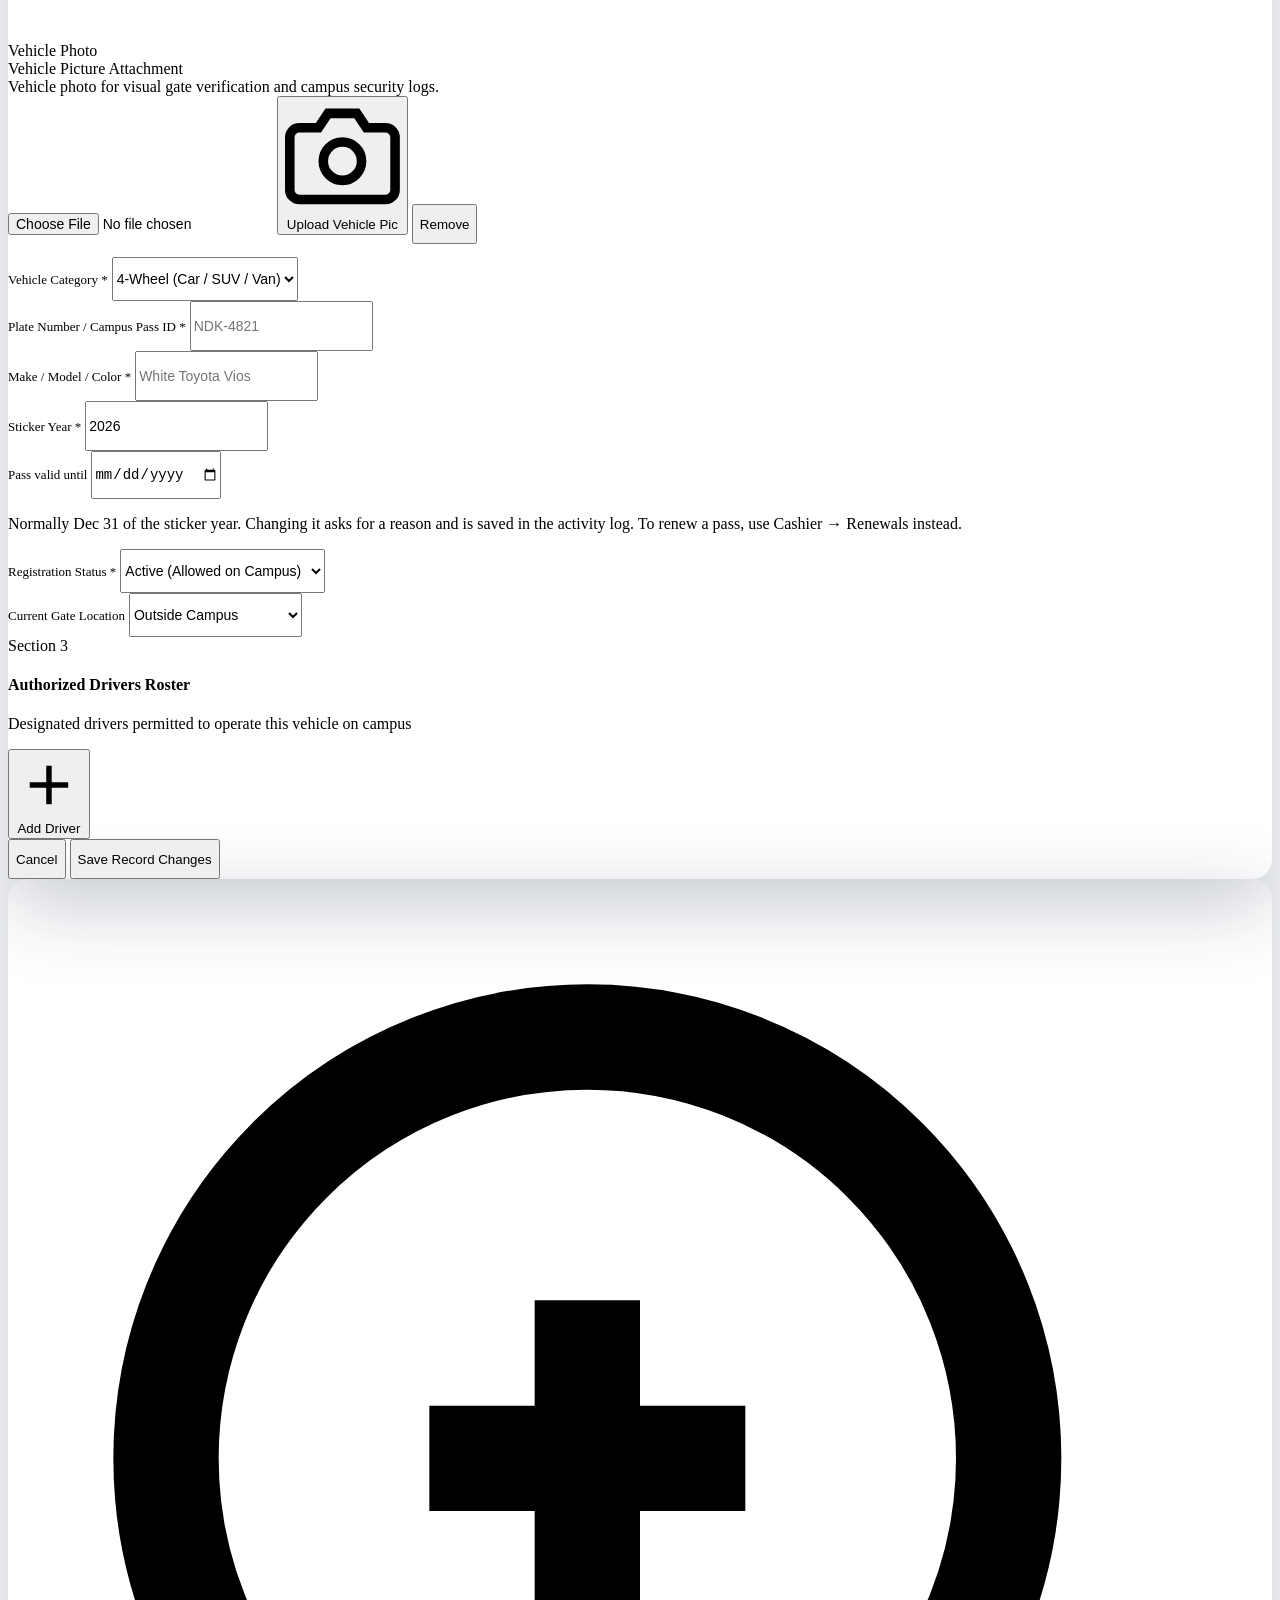
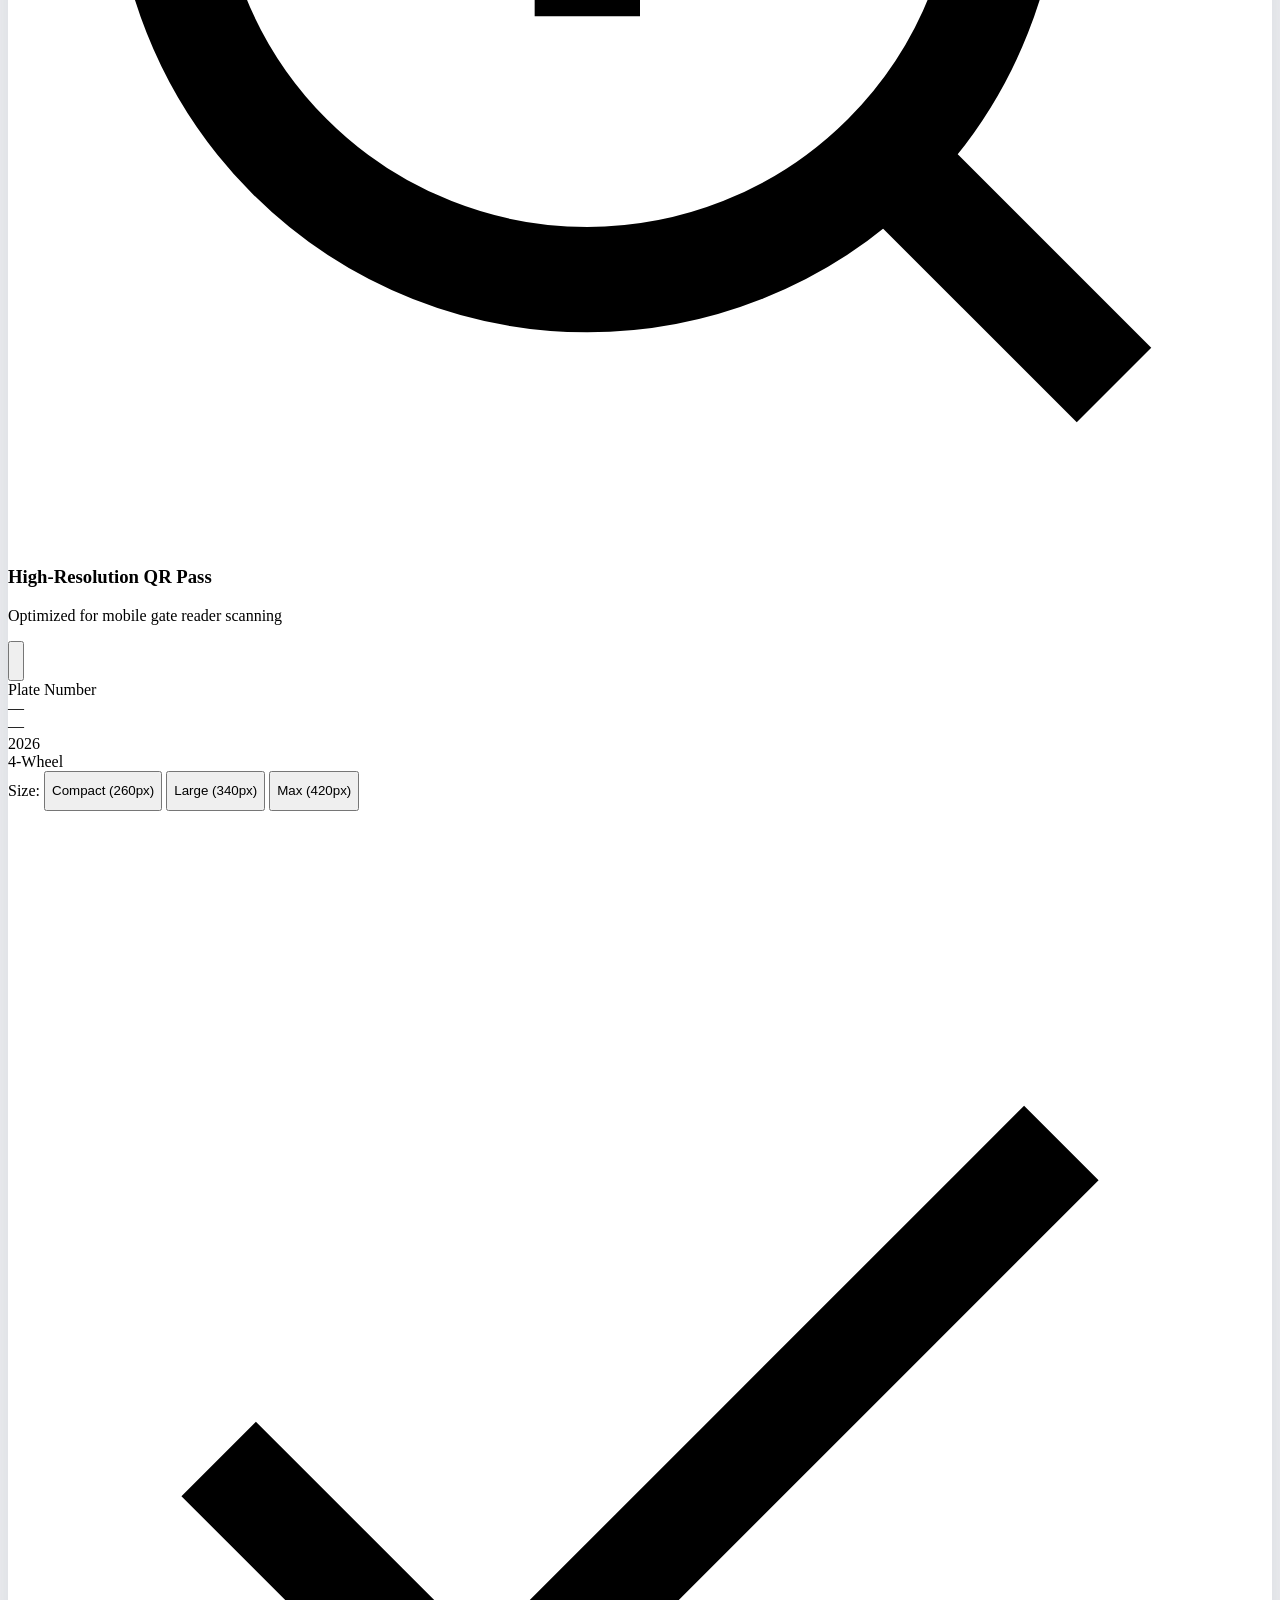
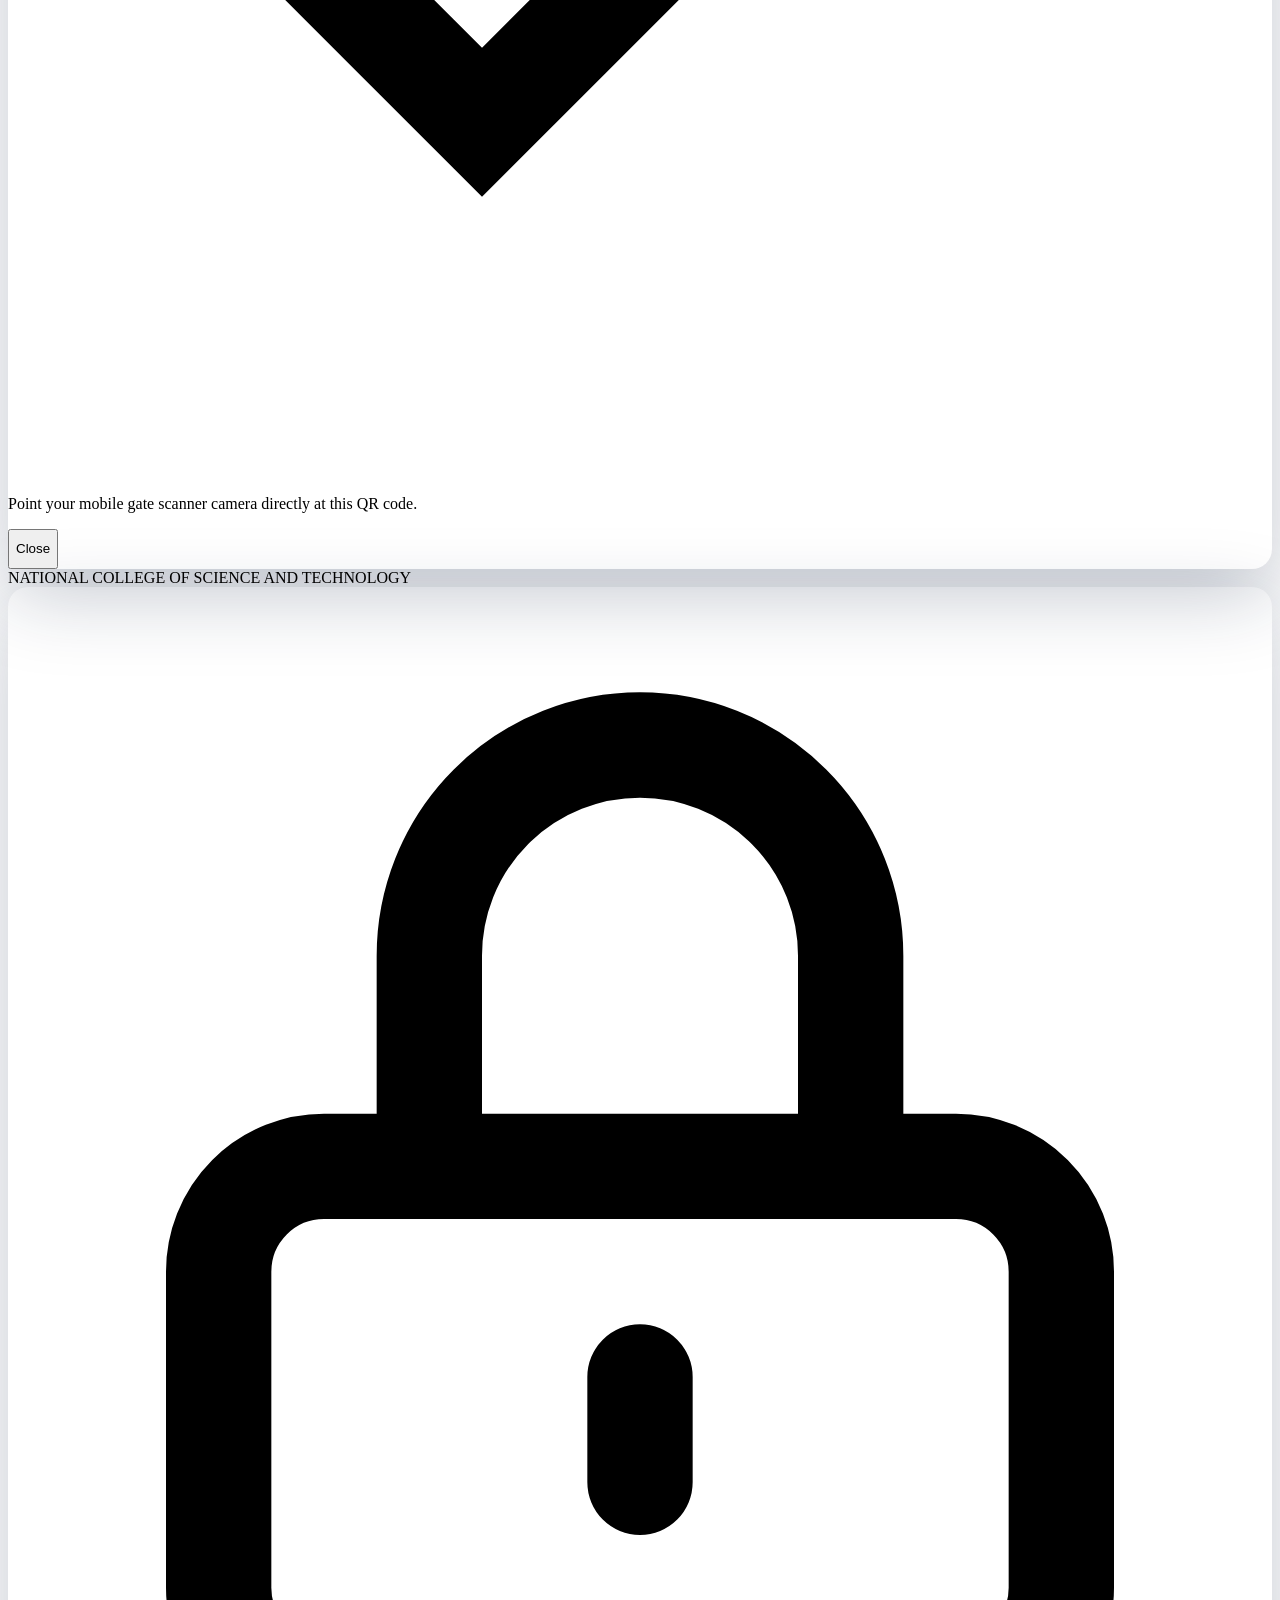
==== commit 80ffe3a2: "Admin forms: visitor contact rule, 6-driver limit, VIP registration with generated ID - Visitor day " ====
--- a/web-app-admin/index.html
+++ b/web-app-admin/index.html
@@ -838,6 +838,7 @@
 
             <!-- Category Filter -->
             <div class="w-full sm:w-40 lg:w-36 xl:w-40 flex-shrink-0">
+                  <option value="VIP">VIP</option>
               <label for="vehicleCategoryFilter" class="block text-[11px] font-semibold text-slate-600 mb-1.5 uppercase tracking-wider">
                 Category
               </label>
@@ -1181,7 +1182,7 @@
                 </div>
               </div>
               <div class="flex-1 min-w-0">
-                <div class="text-xs font-bold text-slate-900">Owner ID Picture (1x1 Photo)</div>
+                <div class="text-xs font-bold text-slate-900">Owner ID Picture (1x1 Photo) <span id="ownerPhotoReq" class="text-rose-500 hidden">*</span></div>
                 <div class="text-[11px] text-slate-500 mt-0.5">Upload a formal 1x1 or 2x2 picture of the vehicle owner for campus gate identification and pass issuance.</div>
                 <div class="flex items-center gap-2 mt-2">
                   <input type="file" id="ownerPhotoInput" accept="image/*" class="hidden">
@@ -1202,7 +1203,7 @@
             </div>
 
             <div class="grid grid-cols-1 sm:grid-cols-2 gap-4">
-              <div>
+              <div id="ownerRoleField">
                 <label for="ownerRole" class="block text-xs font-medium text-slate-700 mb-1">Affiliation <span class="text-rose-500">*</span></label>
                 <select id="ownerRole" class="w-full px-3 py-2 rounded-md border border-slate-300 text-xs text-slate-800 focus:outline-none focus:ring-1 focus:ring-ncst-navy focus:border-ncst-navy" required>
                   <option value="Faculty">Faculty</option>
@@ -1223,8 +1224,9 @@
               </div>
 
               <div>
-                <label for="ownerIdNumber" class="block text-xs font-medium text-slate-700 mb-1">Institutional ID <span class="text-rose-500">*</span></label>
-                <input type="text" id="ownerIdNumber" placeholder="NCST-2024-05182" class="w-full px-3 py-2 rounded-md border border-slate-300 text-xs text-slate-800 focus:outline-none focus:ring-1 focus:ring-ncst-navy focus:border-ncst-navy font-mono" required>
+                <label for="ownerIdNumber" class="block text-xs font-medium text-slate-700 mb-1">Institutional ID <span id="ownerIdReq" class="text-rose-500">*</span></label>
+                <input type="text" id="ownerIdNumber" placeholder="NCST-2024-05182" class="w-full px-3 py-2 rounded-md border border-slate-300 text-xs text-slate-800 focus:outline-none focus:ring-1 focus:ring-ncst-navy focus:border-ncst-navy font-mono read-only:bg-slate-100 read-only:text-slate-500" required>
+                <p id="ownerIdAutoNote" class="hidden text-[11px] text-slate-500 mt-1">Generated automatically when the pass is saved (like VIP-2026-0001).</p>
               </div>
 
               <div>
@@ -1237,12 +1239,12 @@
                 <input type="text" id="department" placeholder="BS Information Technology" class="w-full px-3 py-2 rounded-md border border-slate-300 text-xs text-slate-800 focus:outline-none focus:ring-1 focus:ring-ncst-navy focus:border-ncst-navy" required>
               </div>
 
-              <div>
-                <label for="ownerContact" class="block text-xs font-medium text-slate-700 mb-1">Contact Phone</label>
+              <div id="ownerEmailField">
+                <label for="ownerContact" class="block text-xs font-medium text-slate-700 mb-1">Contact Phone <span id="ownerContactReq" class="text-rose-500 hidden">*</span></label>
                 <input type="text" id="ownerContact" placeholder="0927 910 0511" class="w-full px-3 py-2 rounded-md border border-slate-300 text-xs text-slate-800 focus:outline-none focus:ring-1 focus:ring-ncst-navy focus:border-ncst-navy font-mono">
               </div>
 
-              <div>
+              <div id="departmentField">
                 <label for="ownerEmail" class="block text-xs font-medium text-slate-700 mb-1">Email Address</label>
                 <input type="email" id="ownerEmail" placeholder="user@ncst.edu.ph" class="w-full px-3 py-2 rounded-md border border-slate-300 text-xs text-slate-800 focus:outline-none focus:ring-1 focus:ring-ncst-navy focus:border-ncst-navy">
               </div>
@@ -2229,6 +2231,7 @@
             </div>
 
             <div>
+                <option value="VIP">VIP</option>
               <label for="editDepartment" class="block font-medium text-slate-700 mb-1">Department / Course <span class="text-rose-500">*</span></label>
               <input type="text" id="editDepartment" placeholder="BS Information Technology" class="w-full px-3 py-2 rounded-md border border-slate-300 text-xs text-slate-800 focus:ring-1 focus:ring-ncst-navy focus:border-ncst-navy" required>
             </div>
@@ -2882,8 +2885,8 @@
   <!-- Scripts -->
   <script src="js/qrcode.min.js?v=20260930c"></script>
   <script src="js/data.js?v=20260930c"></script>
-  <script src="js/api.js?v=20261012a"></script>
-  <script src="js/inputs.js?v=20261012a"></script>
+  <script src="js/api.js?v=20261012b"></script>
+  <script src="js/inputs.js?v=20261012b"></script>
   <script src="https://cdn.jsdelivr.net/npm/sweetalert2@11"></script>
   <script>window.Swal || document.write('<script src="js/sweetalert2.all.min.js?v=20260930c"><\/script>');</script>
   <script>
@@ -2915,7 +2918,7 @@
   <script src="js/login.js?v=20261007a"></script>
   <script src="js/live.js?v=20261011audit"></script>
   <script src="js/auth.js?v=20261007g"></script>
-  <script src="js/app.js?v=20261012b"></script>
+  <script src="js/app.js?v=20261012d"></script>
   <script src="js/users.js?v=20261012b"></script>
   <script src="js/payments.js?v=20261012a"></script>
   <script src="js/ops.js?v=20261011dashboard1"></script>
@@ -2926,7 +2929,7 @@
   <script src="js/gate.js?v=20261012b"></script>
   <script src="js/violations.js?v=20261009a"></script>
   <script src="js/overnight.js?v=20261009a"></script>
-  <script src="js/visitors.js?v=20261007d"></script>
+  <script src="js/visitors.js?v=20261012a"></script>
   <script src="js/oncampus.js?v=20261009a"></script>
   <script>
     window.openAdminForgotModal = function () {
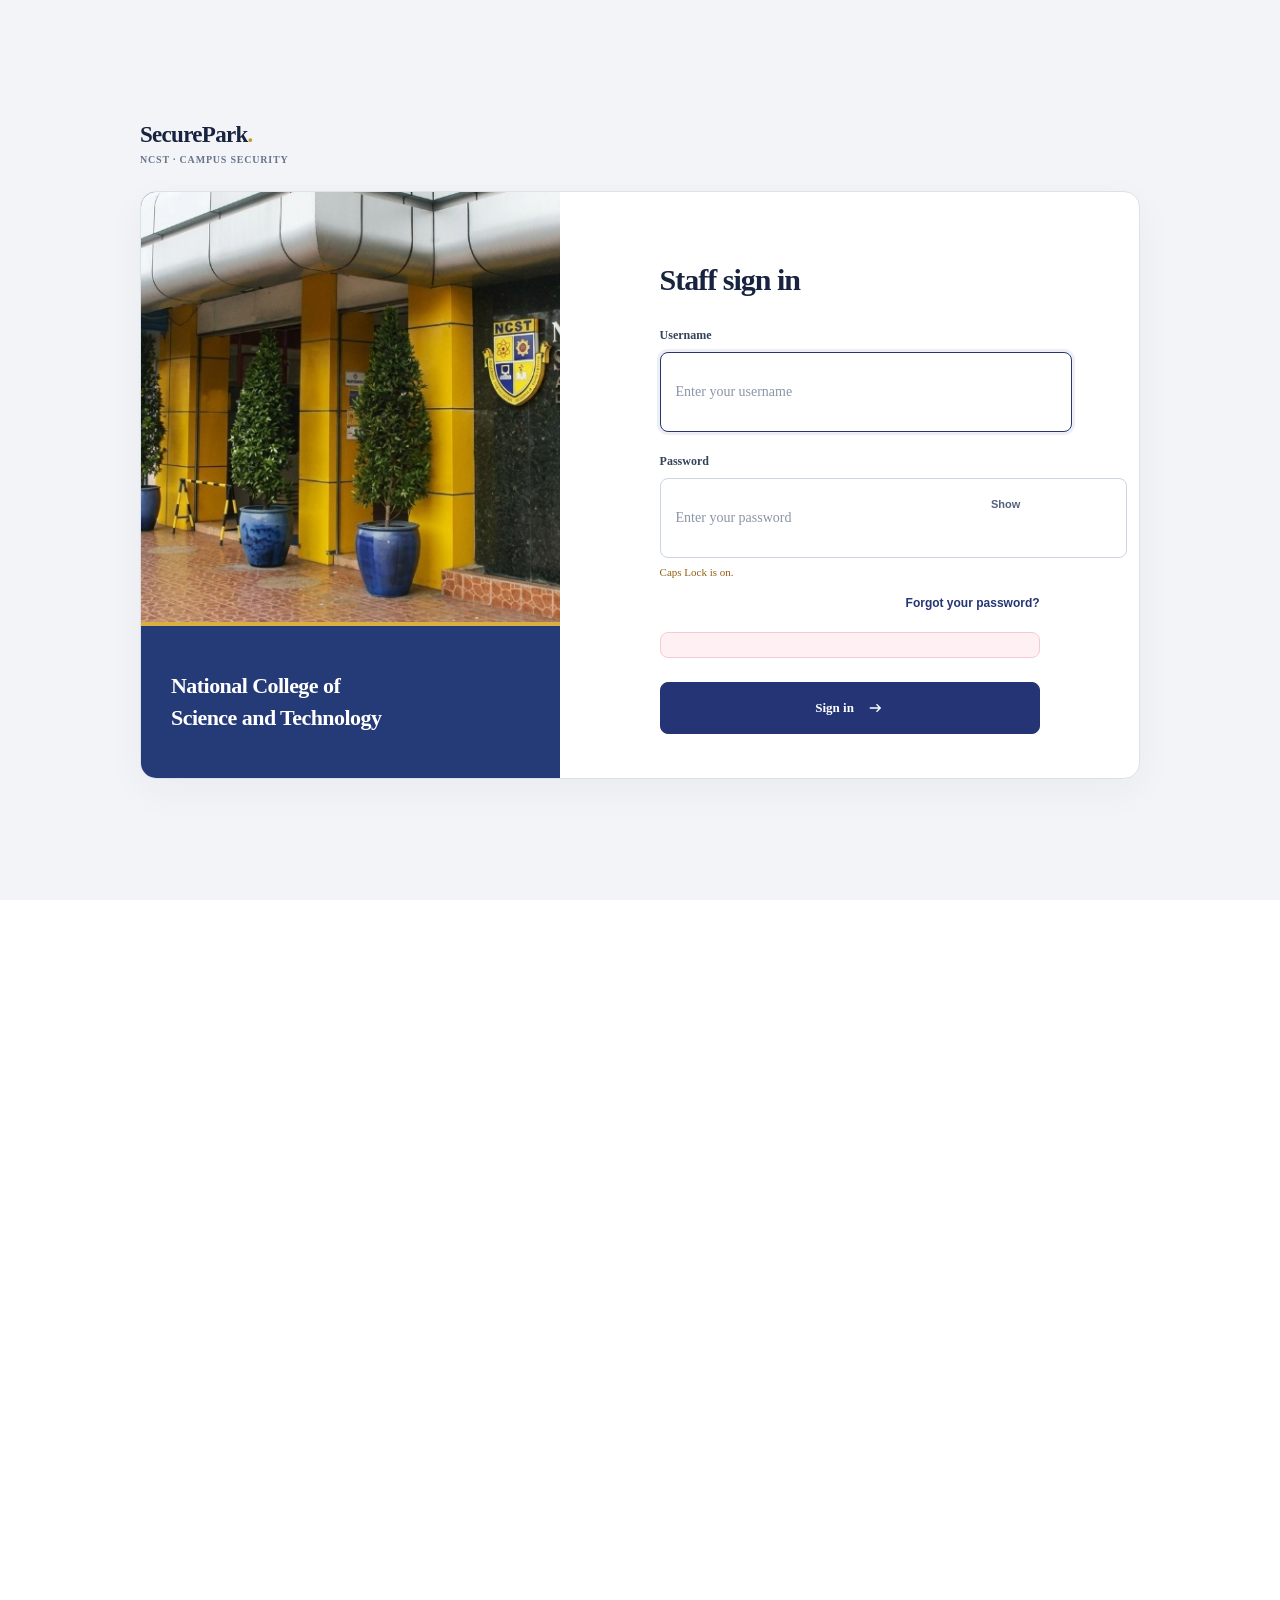
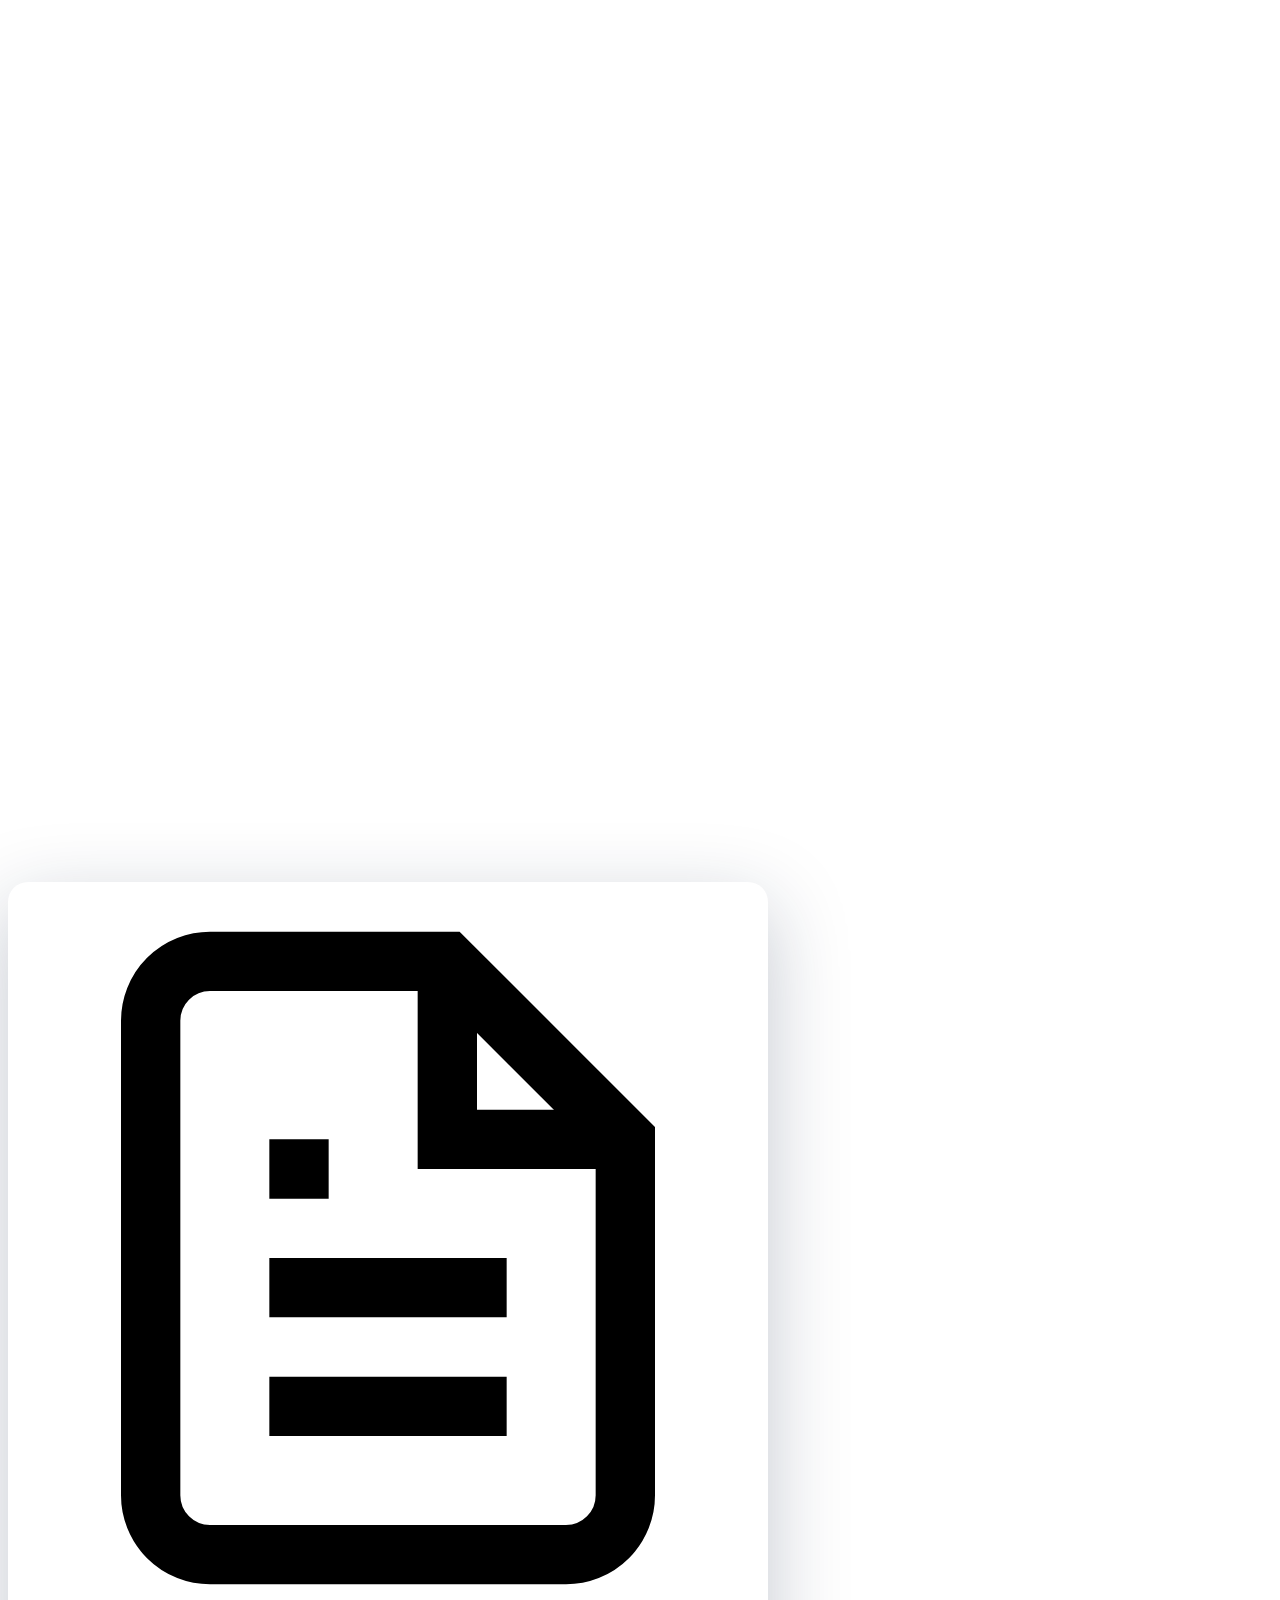
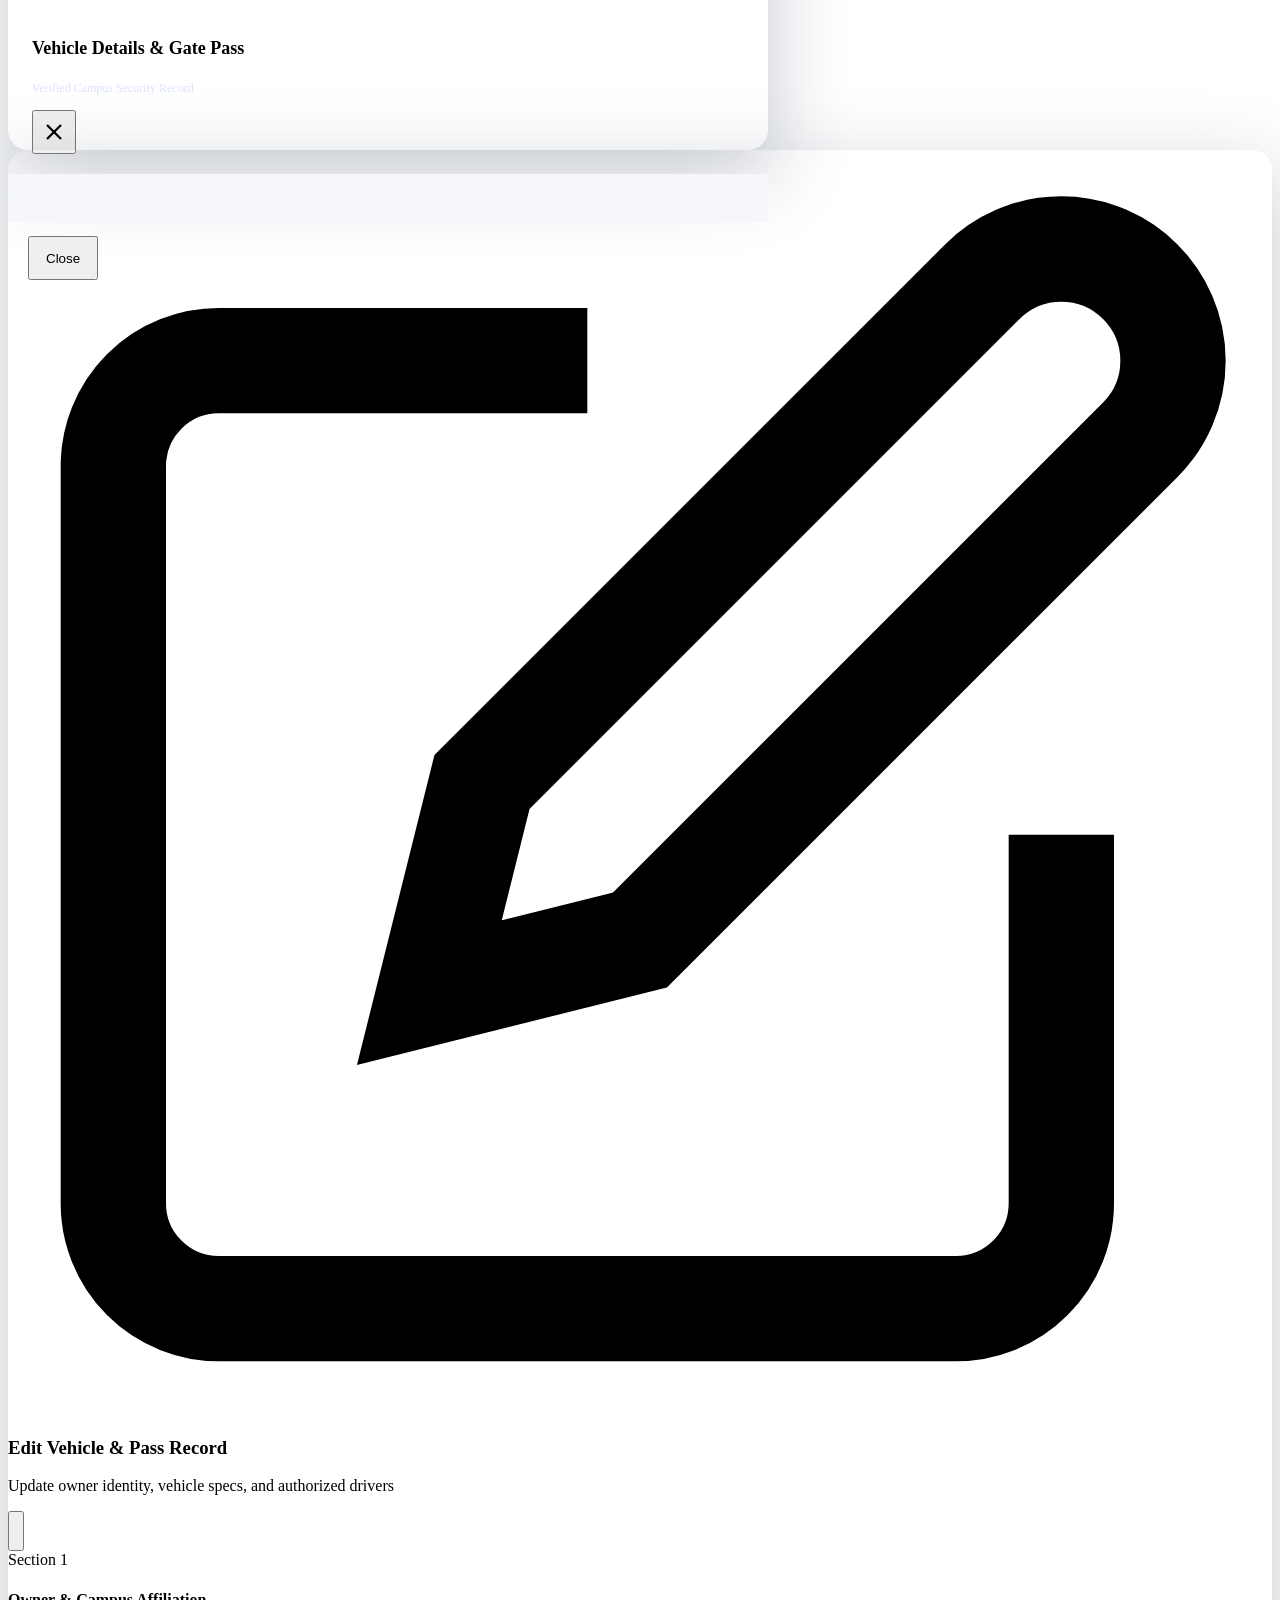
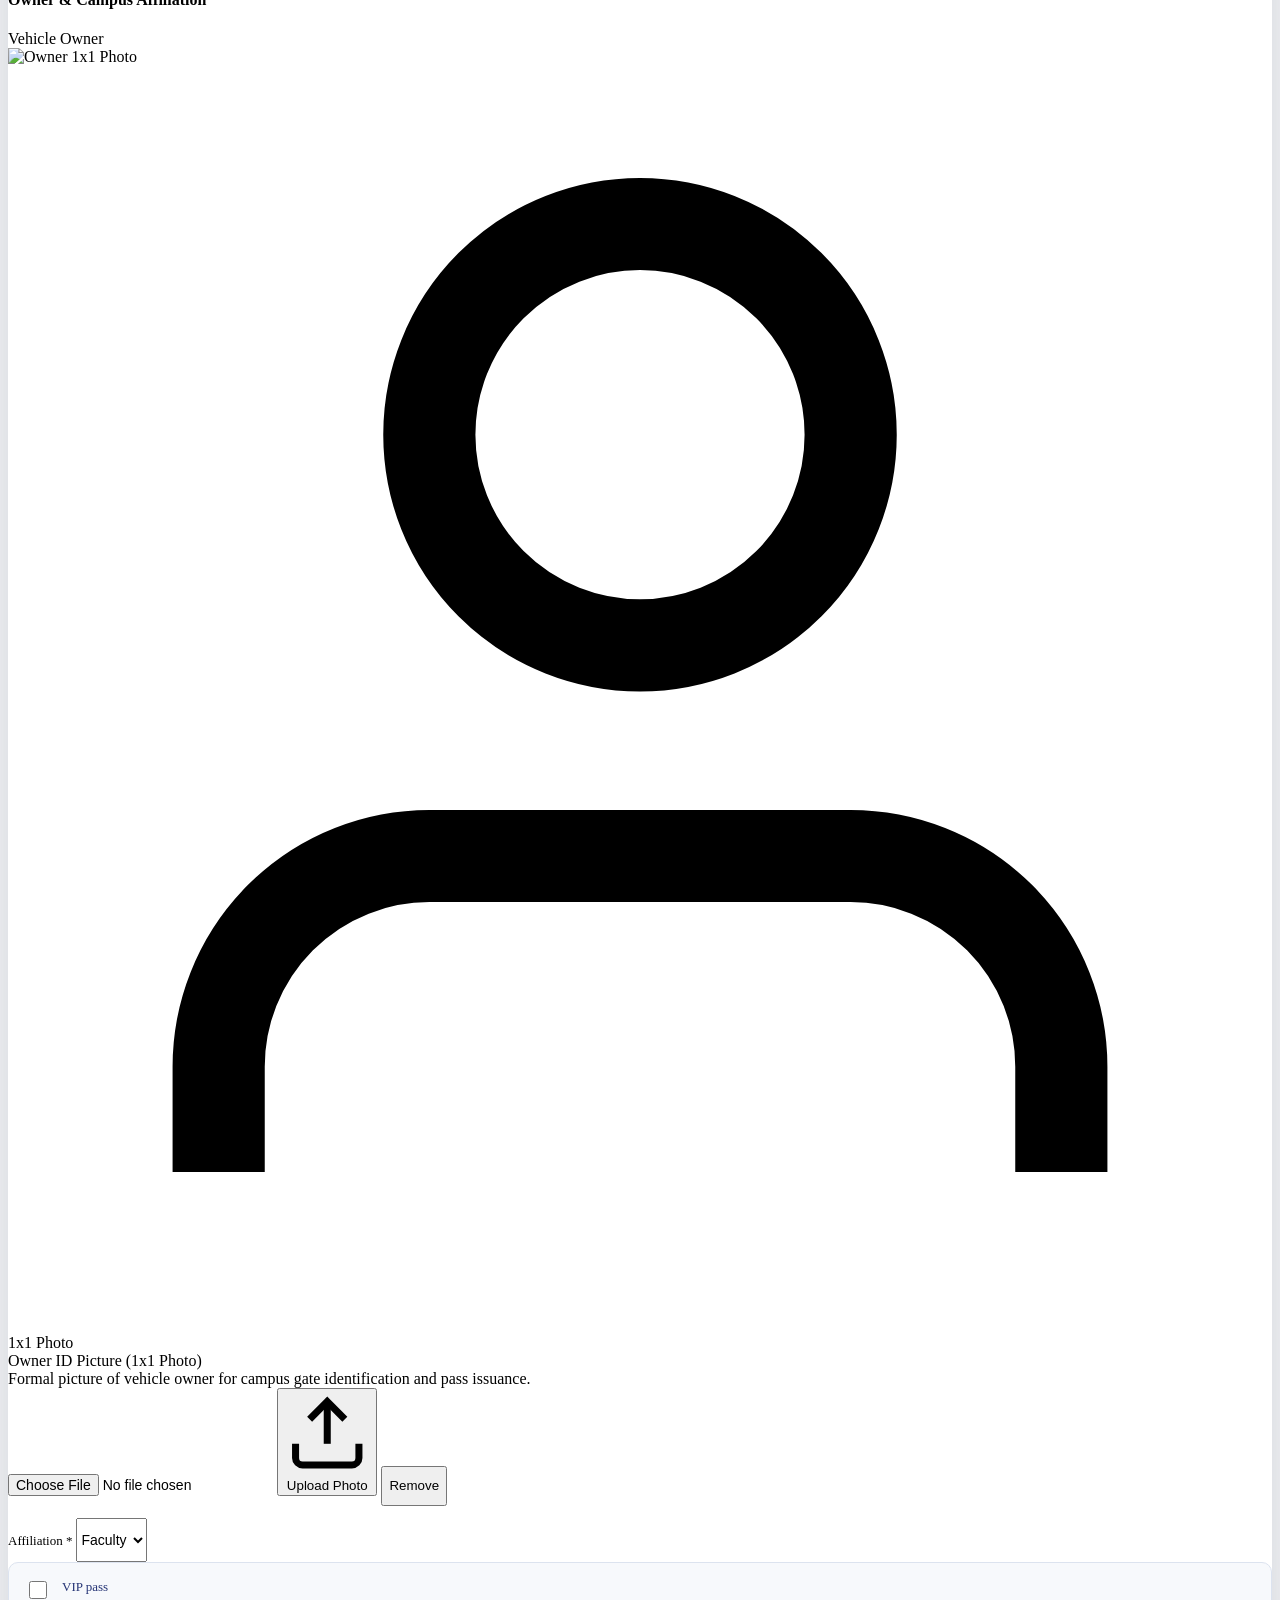
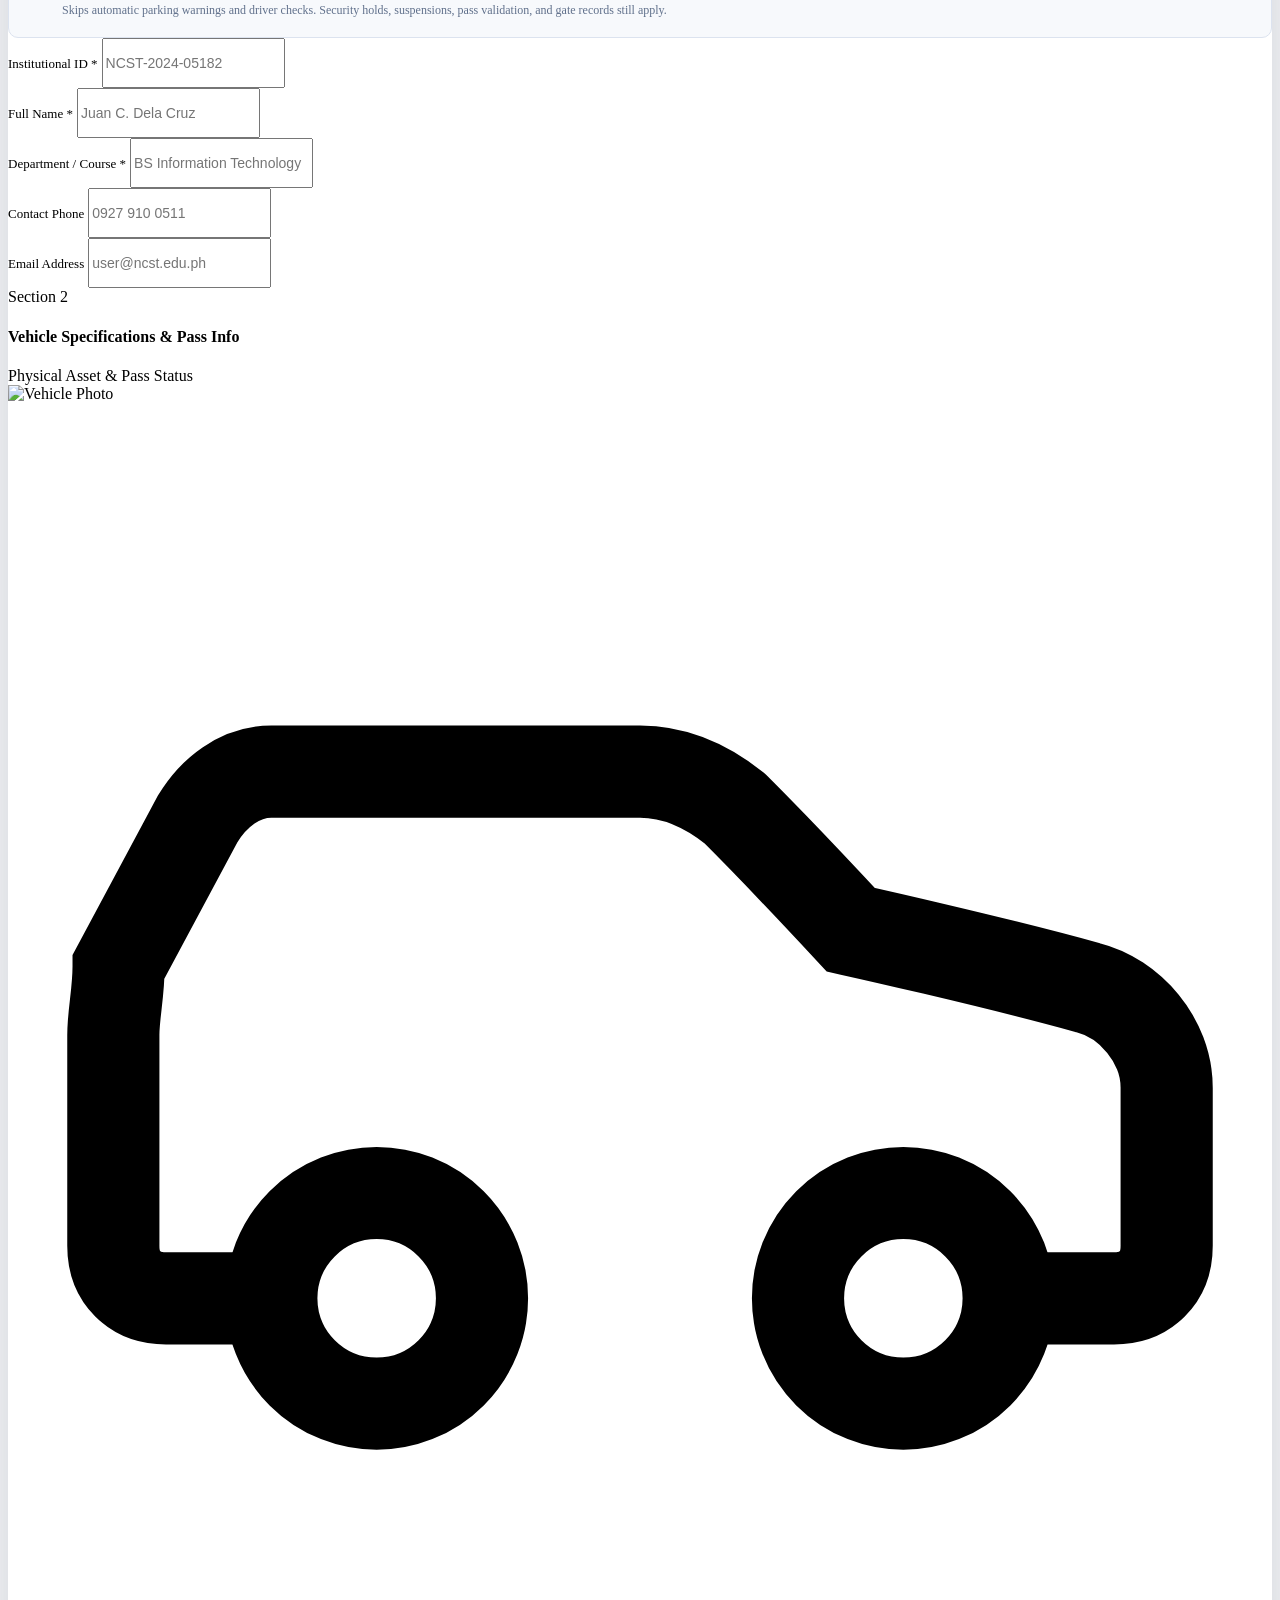
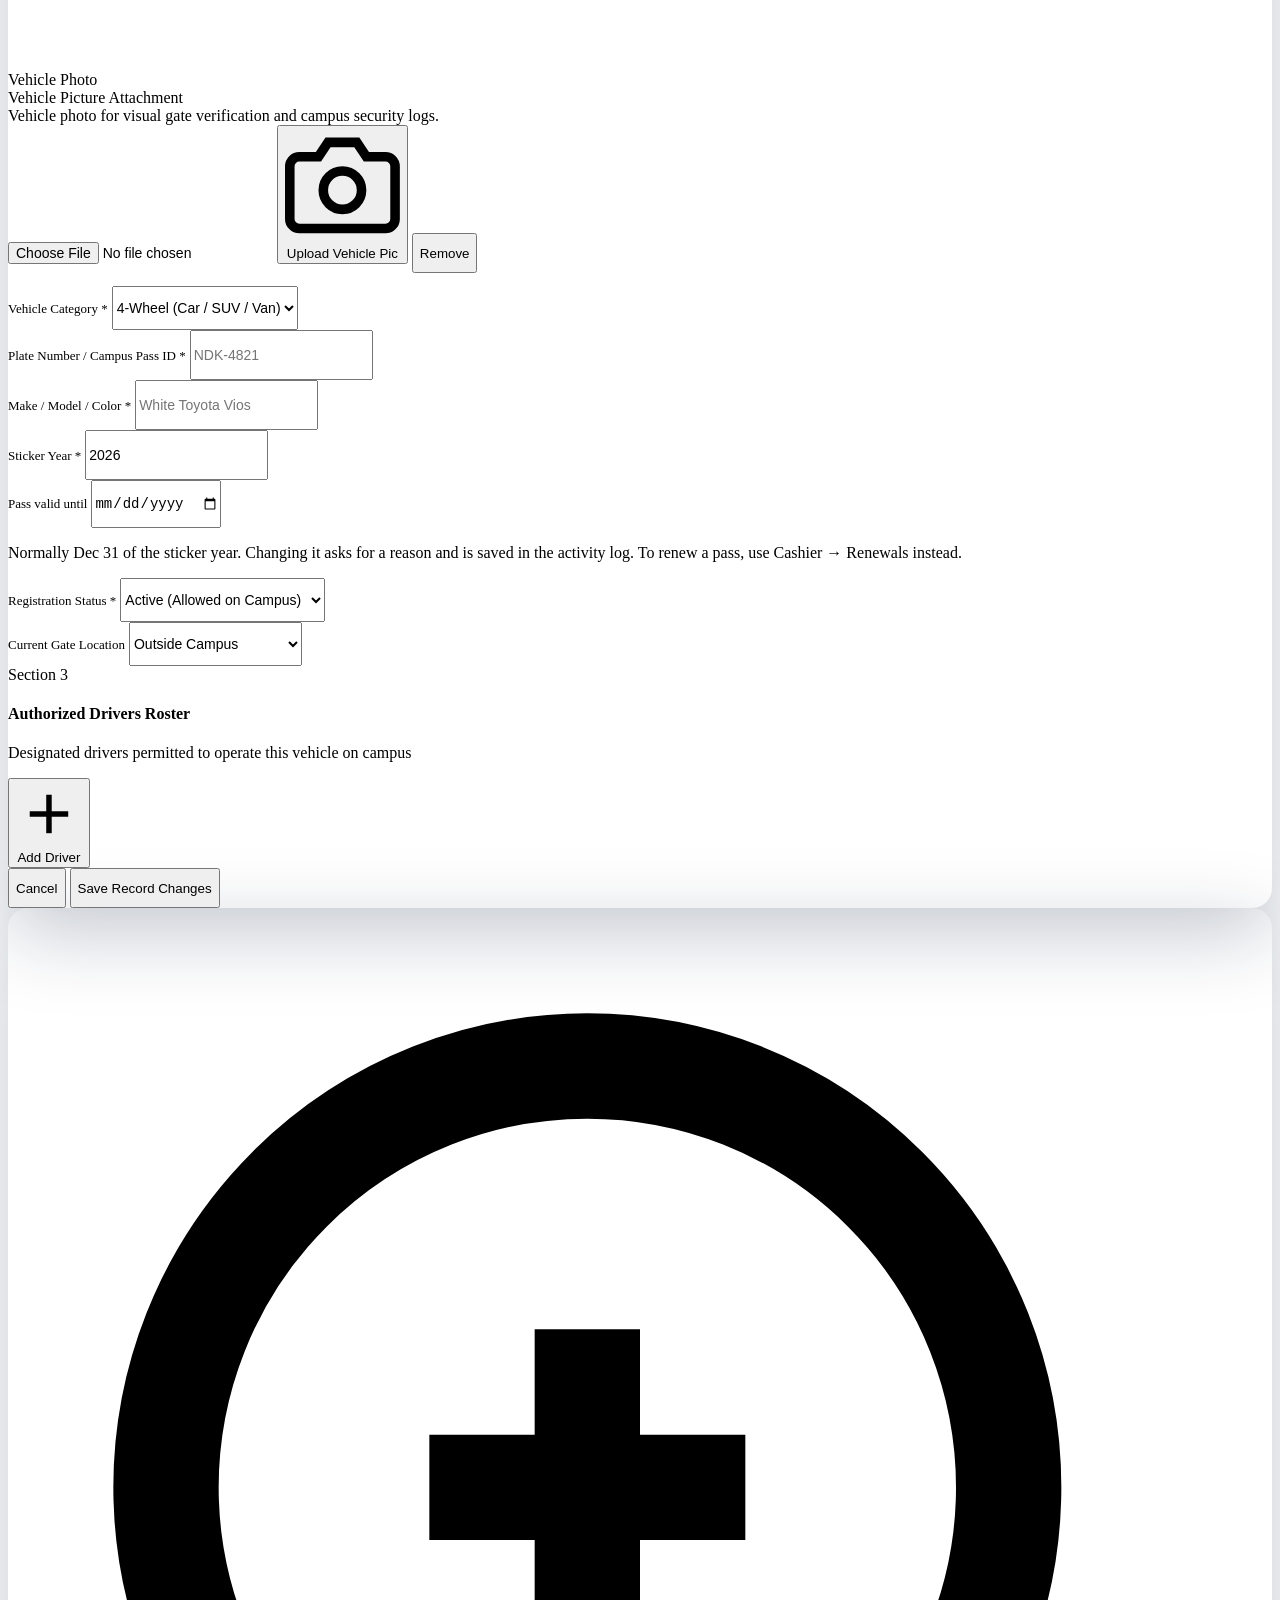
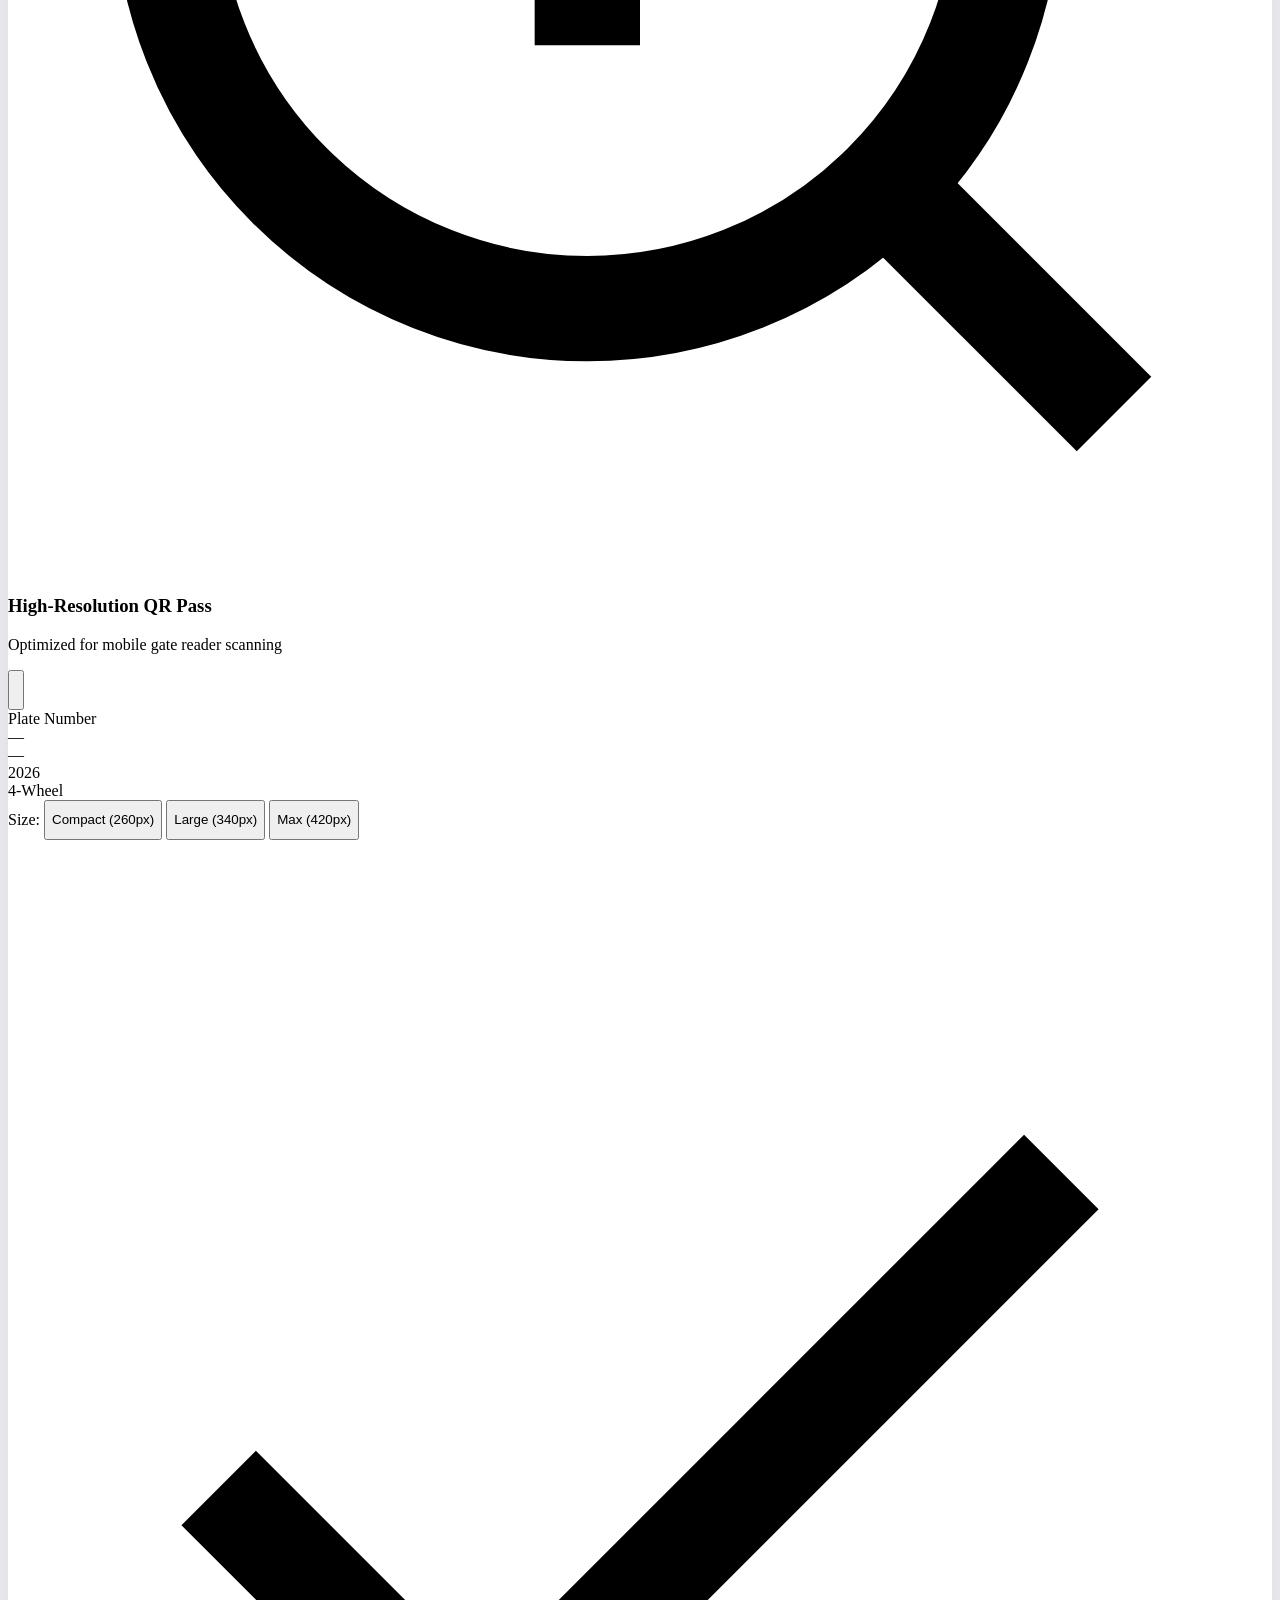
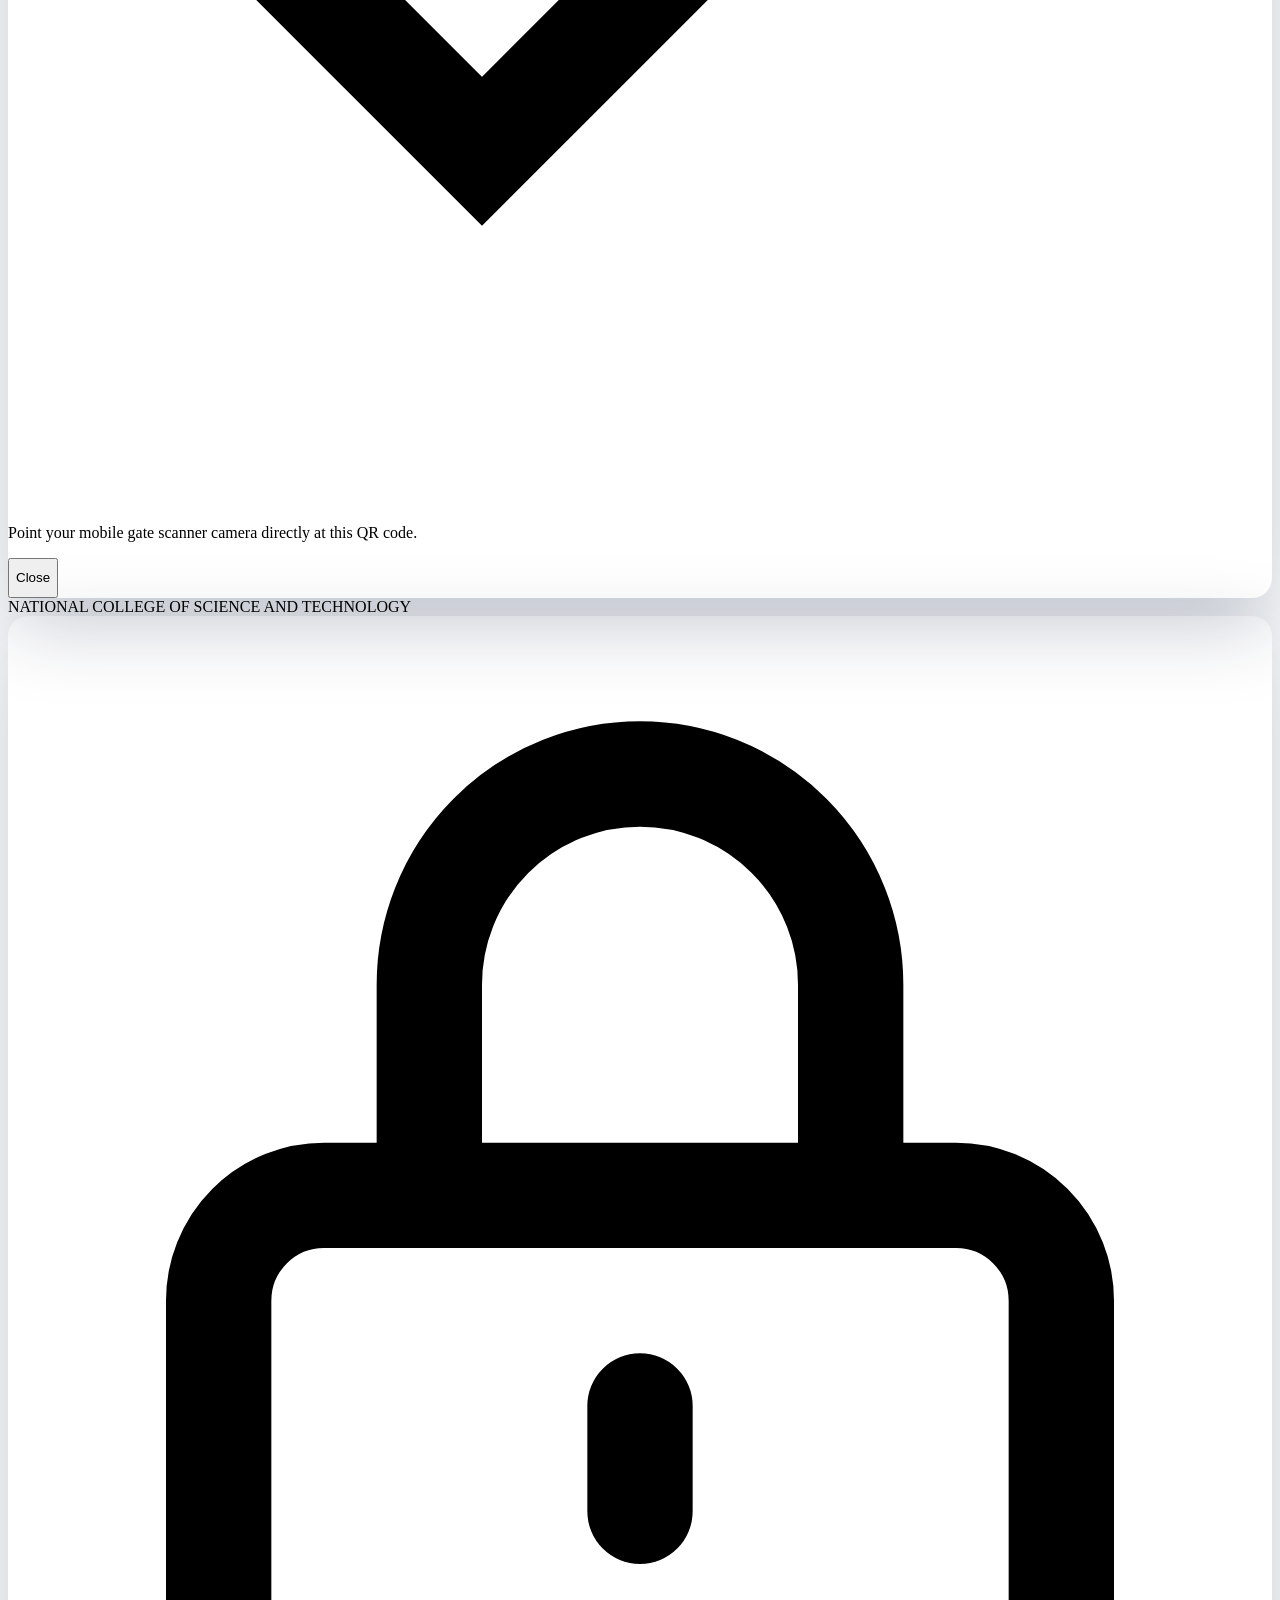
==== commit 990c62e5: "Admin: Guard Shifts tab (coverage, timeline, hours, per-shift activity log) New administrators-only " ====
--- a/web-app-admin/index.html
+++ b/web-app-admin/index.html
@@ -218,7 +218,7 @@
       }
     }
   </style>
-<link rel="stylesheet" href="css/workspace.css?v=20261012c">
+<link rel="stylesheet" href="css/workspace.css?v=20261012d">
 <link rel="stylesheet" href="css/login.css?v=20261007d"></head>
 <body class="sp-auth-pending h-full font-sans text-slate-900 antialiased bg-slate-50 overflow-x-hidden">
   <div id="authLoading" role="status" aria-live="polite">
@@ -382,6 +382,15 @@
                 <path d="M8.5 16c.8-1.6 2-2.4 3.5-2.4s2.7.8 3.5 2.4"/>
               </svg>
               <span>Staff Accounts</span>
+            </button>
+
+            <!-- Guard Shifts: when guards go on / off duty and what they did -->
+            <button type="button" id="navShiftsBtn" class="admin-only nav-item w-full flex items-center gap-2.5 px-3 py-2 rounded-md text-xs font-semibold text-slate-100 hover:text-white hover:bg-white/15 transition-colors text-left cursor-pointer">
+              <svg class="w-4 h-4 text-slate-200 flex-shrink-0" viewBox="0 0 24 24" fill="none" stroke="currentColor" stroke-width="2">
+                <circle cx="12" cy="12" r="9"/><path d="M12 7v5l3 2"/>
+              </svg>
+              <span class="flex-1">Guard Shifts</span>
+              <span id="shiftsSidebarCount" class="sp-sidebar-count hidden" title="Guards on duty now">0</span>
             </button>
 
             <!-- Admin Center: activity log, approvals, guard duty, settings -->
@@ -829,6 +838,7 @@
                   <option value="Staff">Staff</option>
                   <option value="Student">Student</option>
                   <option value="Visitor">Visitor</option>
+                  <option value="VIP">VIP</option>
                 </select>
                 <div class="absolute inset-y-0 right-0 pr-2.5 flex items-center pointer-events-none text-slate-400">
                   <svg class="w-3.5 h-3.5" viewBox="0 0 24 24" fill="none" stroke="currentColor" stroke-width="2"><polyline points="6 9 12 15 18 9"></polyline></svg>
@@ -838,7 +848,6 @@
 
             <!-- Category Filter -->
             <div class="w-full sm:w-40 lg:w-36 xl:w-40 flex-shrink-0">
-                  <option value="VIP">VIP</option>
               <label for="vehicleCategoryFilter" class="block text-[11px] font-semibold text-slate-600 mb-1.5 uppercase tracking-wider">
                 Category
               </label>
@@ -1234,17 +1243,17 @@
                 <input type="text" id="ownerFullName" placeholder="Juan C. Dela Cruz" class="w-full px-3 py-2 rounded-md border border-slate-300 text-xs text-slate-800 focus:outline-none focus:ring-1 focus:ring-ncst-navy focus:border-ncst-navy" required>
               </div>
 
-              <div>
+              <div id="departmentField">
                 <label for="department" class="block text-xs font-medium text-slate-700 mb-1">Department / Course <span class="text-rose-500">*</span></label>
                 <input type="text" id="department" placeholder="BS Information Technology" class="w-full px-3 py-2 rounded-md border border-slate-300 text-xs text-slate-800 focus:outline-none focus:ring-1 focus:ring-ncst-navy focus:border-ncst-navy" required>
               </div>
 
-              <div id="ownerEmailField">
+              <div>
                 <label for="ownerContact" class="block text-xs font-medium text-slate-700 mb-1">Contact Phone <span id="ownerContactReq" class="text-rose-500 hidden">*</span></label>
                 <input type="text" id="ownerContact" placeholder="0927 910 0511" class="w-full px-3 py-2 rounded-md border border-slate-300 text-xs text-slate-800 focus:outline-none focus:ring-1 focus:ring-ncst-navy focus:border-ncst-navy font-mono">
               </div>
 
-              <div id="departmentField">
+              <div id="ownerEmailField">
                 <label for="ownerEmail" class="block text-xs font-medium text-slate-700 mb-1">Email Address</label>
                 <input type="email" id="ownerEmail" placeholder="user@ncst.edu.ph" class="w-full px-3 py-2 rounded-md border border-slate-300 text-xs text-slate-800 focus:outline-none focus:ring-1 focus:ring-ncst-navy focus:border-ncst-navy">
               </div>
@@ -1769,6 +1778,21 @@
         <div id="centerBody" class="space-y-3"></div>
       </section>
 
+      <!-- ==================== GUARD SHIFTS ==================== -->
+      <section id="shiftsView" class="admin-only view-panel space-y-4">
+        <div class="flex flex-col sm:flex-row sm:items-center justify-between gap-3 pb-4 border-b border-slate-200">
+          <div>
+            <h1 class="text-2xl font-bold tracking-tight text-slate-900">Guard Shifts</h1>
+            <p class="text-xs text-slate-500 mt-1">When each guard went on and off duty at the gate, how long they worked and what they did during the shift</p>
+          </div>
+          <div class="flex gap-2 self-start sm:self-auto">
+            <button type="button" id="shiftsExportBtn" class="px-3.5 py-2 rounded-lg border border-slate-300 bg-white hover:bg-slate-50 text-xs font-semibold text-slate-700 shadow-2xs transition-colors cursor-pointer">Export CSV</button>
+            <button type="button" id="shiftsRefreshBtn" class="px-3.5 py-2 rounded-lg border border-slate-300 bg-white hover:bg-slate-50 text-xs font-semibold text-slate-700 shadow-2xs transition-colors cursor-pointer">Refresh</button>
+          </div>
+        </div>
+        <div id="shiftsBody" class="space-y-5"></div>
+      </section>
+
       <!-- ==================== VIEW 7: VIOLATIONS & PENALTIES ==================== -->
       <section id="violationsView" class="view-panel space-y-4">
         <div class="flex flex-col sm:flex-row sm:items-center justify-between gap-3 pb-4 border-b border-slate-200">
@@ -2207,6 +2231,7 @@
                 <option value="Staff">Staff</option>
                 <option value="Student">Student</option>
                 <option value="Visitor">Visitor</option>
+                <option value="VIP">VIP</option>
               </select>
             </div>
 
@@ -2231,7 +2256,6 @@
             </div>
 
             <div>
-                <option value="VIP">VIP</option>
               <label for="editDepartment" class="block font-medium text-slate-700 mb-1">Department / Course <span class="text-rose-500">*</span></label>
               <input type="text" id="editDepartment" placeholder="BS Information Technology" class="w-full px-3 py-2 rounded-md border border-slate-300 text-xs text-slate-800 focus:ring-1 focus:ring-ncst-navy focus:border-ncst-navy" required>
             </div>
@@ -2924,6 +2948,7 @@
   <script src="js/ops.js?v=20261011dashboard1"></script>
   <script src="js/cases.js?v=20261012b"></script>
   <script src="js/center.js?v=20261012a"></script>
+  <script src="js/shifts.js?v=20261012b"></script>
   <script src="js/cctv.js?v=20261007a"></script>
   <script src="js/cctvclip.js?v=20261007f"></script>
   <script src="js/gate.js?v=20261012b"></script>
@@ -2983,7 +3008,7 @@
     });
   </script>
 <script src="js/layers.js?v=20261007b"></script>
-<script src="js/workspace.js?v=20261010a"></script></body>
+<script src="js/workspace.js?v=20261012a"></script></body>
 </html>
 
 
--- a/web-app-admin/css/workspace.css
+++ b/web-app-admin/css/workspace.css
@@ -622,3 +622,12 @@
 .sp-field-error { margin:4px 0 0; color:#b42336; font-size:11px; line-height:1.45; }
 .sp-field-error:empty { display:none; }
 input[aria-invalid="true"] { border-color:#b42336 !important; }
+
+/* ---- Guard Shifts timeline (js/shifts.js) ---- */
+.sh-bar { position:absolute; top:8px; bottom:8px; min-width:4px; border:0; border-radius:5px; cursor:pointer; opacity:.92; box-shadow:0 1px 2px rgba(15,23,42,.25); transition:opacity .15s, transform .15s; }
+.sh-bar:hover, .sh-bar:focus-visible { opacity:1; transform:scaleY(1.12); outline:2px solid #0f172a; outline-offset:1px; }
+.sh-auto { background-image:repeating-linear-gradient(135deg, rgba(255,255,255,.55) 0 4px, transparent 4px 8px) !important; }
+.sh-long { box-shadow:0 0 0 2px #e11d48, 0 1px 2px rgba(15,23,42,.25); }
+.sh-open { background-image:linear-gradient(90deg, rgba(255,255,255,0) 60%, rgba(255,255,255,.45)); animation:sh-pulse 2s ease-in-out infinite; }
+@keyframes sh-pulse { 50% { opacity:.65; } }
+@media (prefers-reduced-motion:reduce) { .sh-open { animation:none; } }
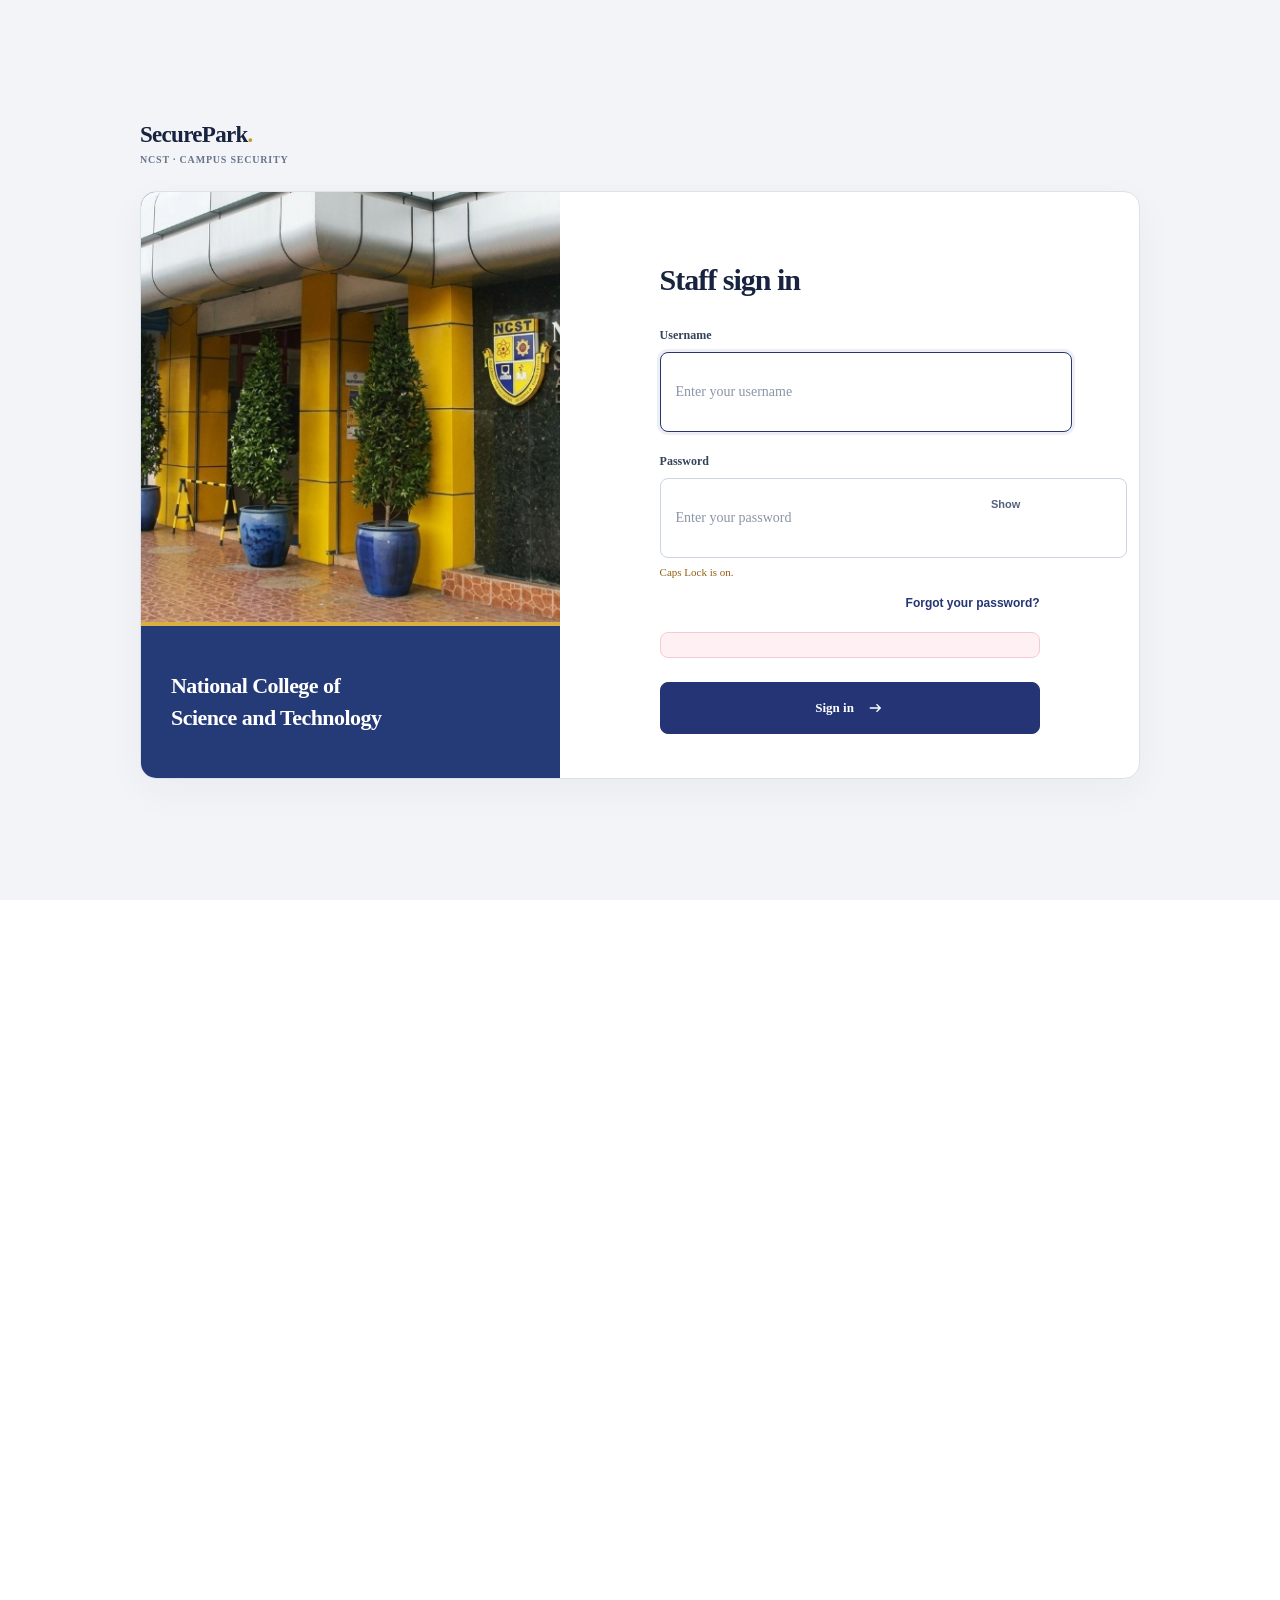
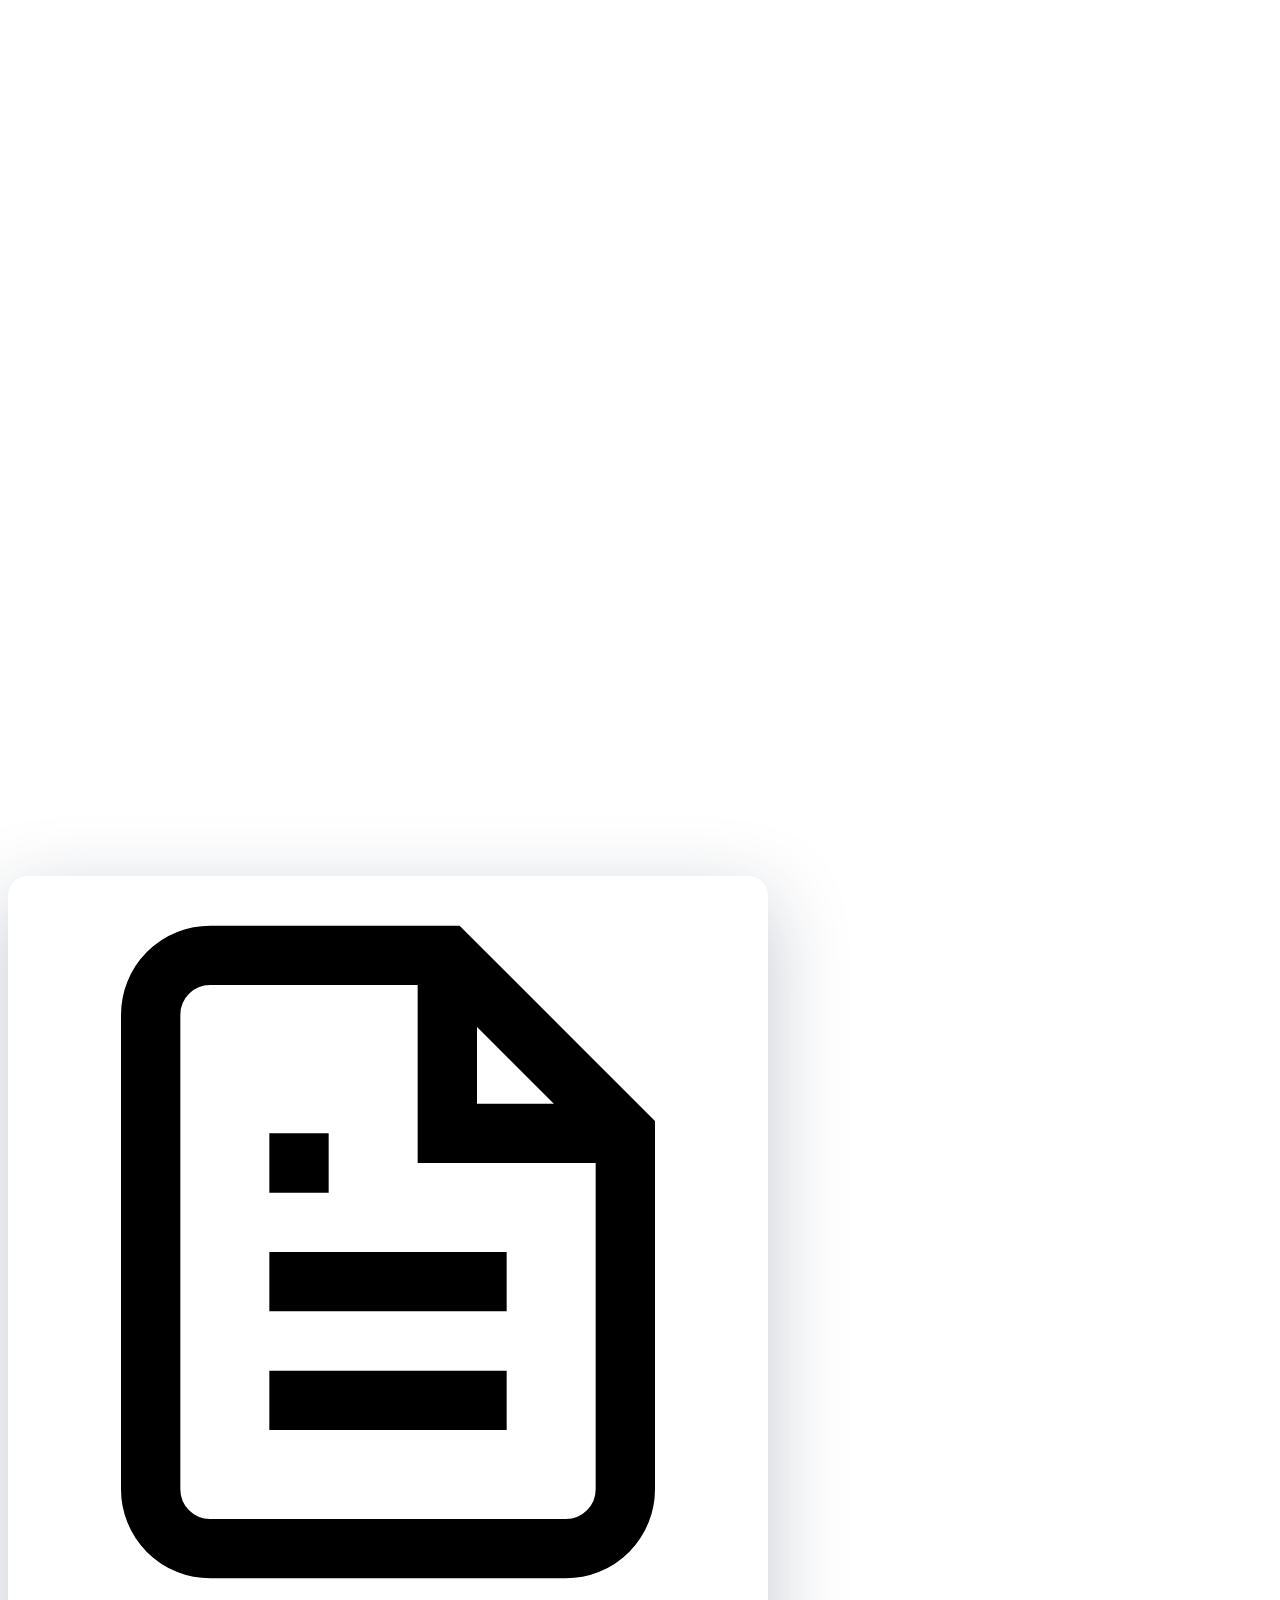
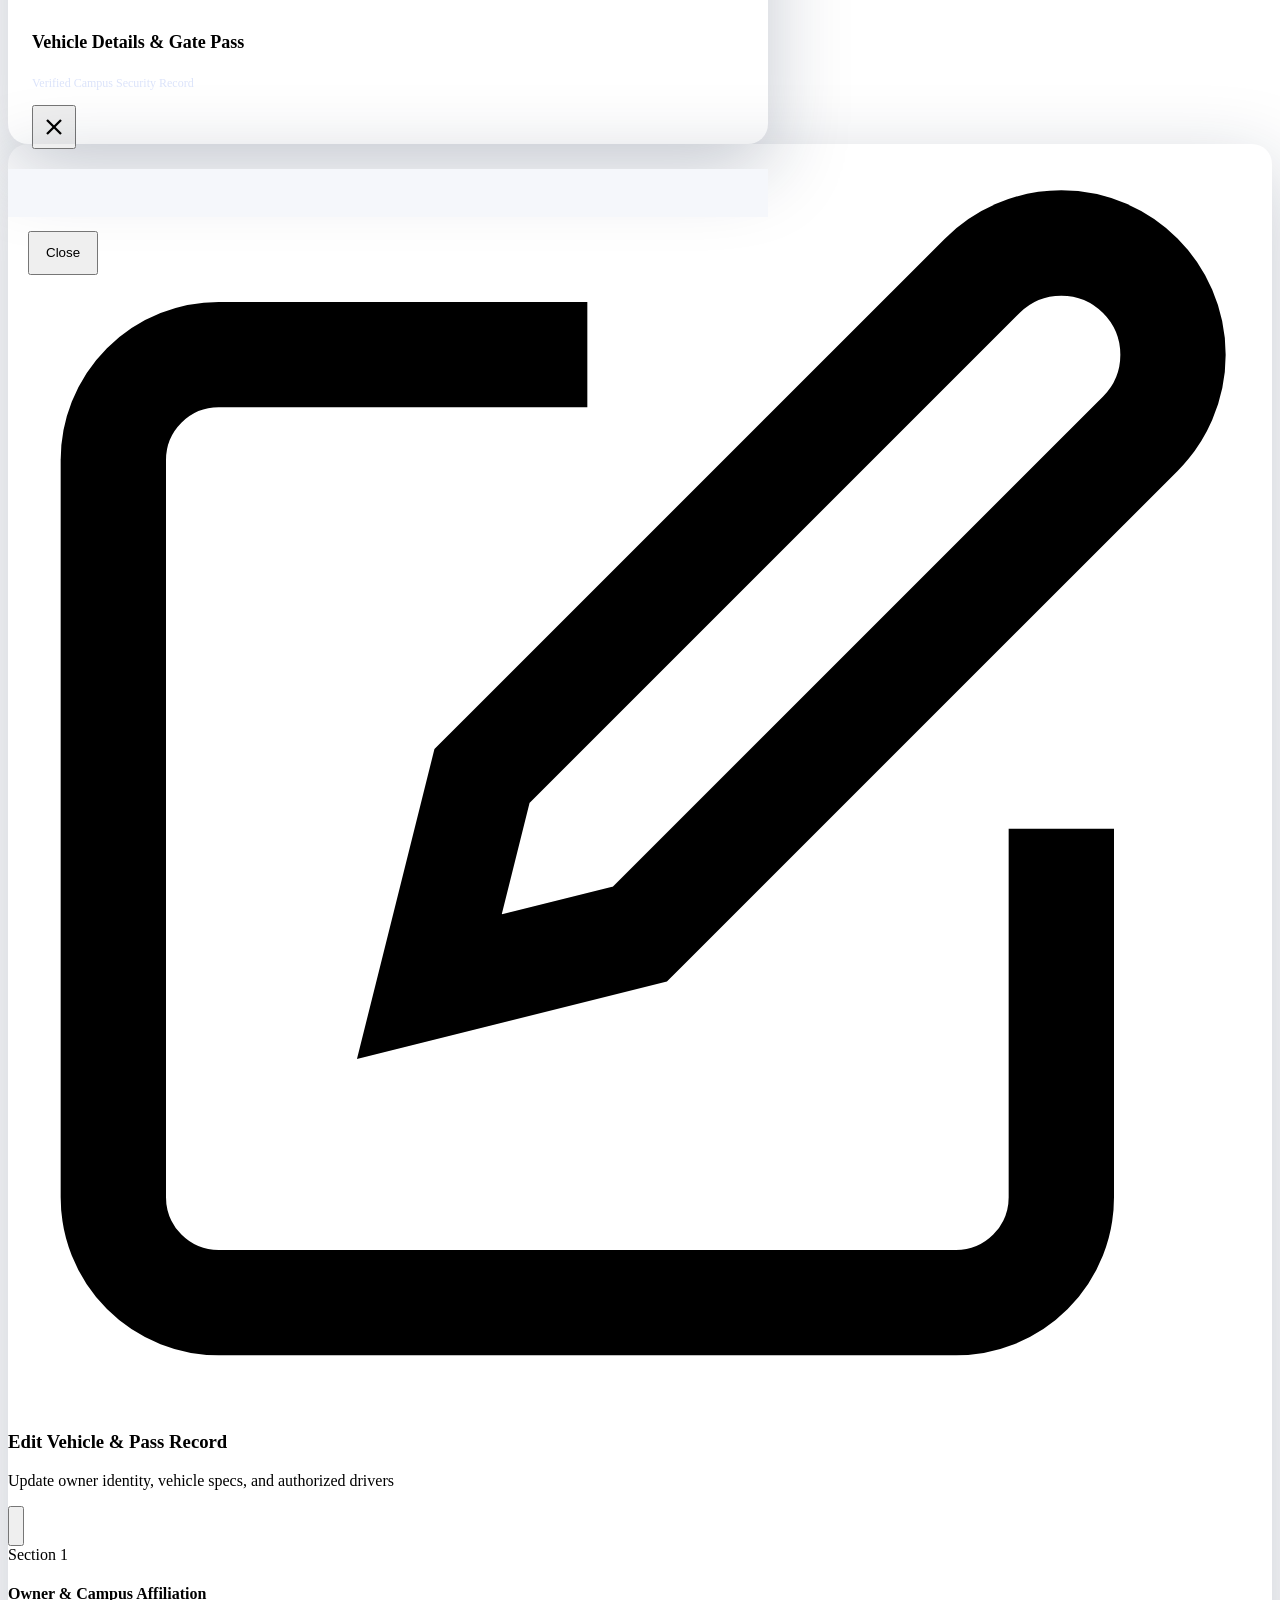
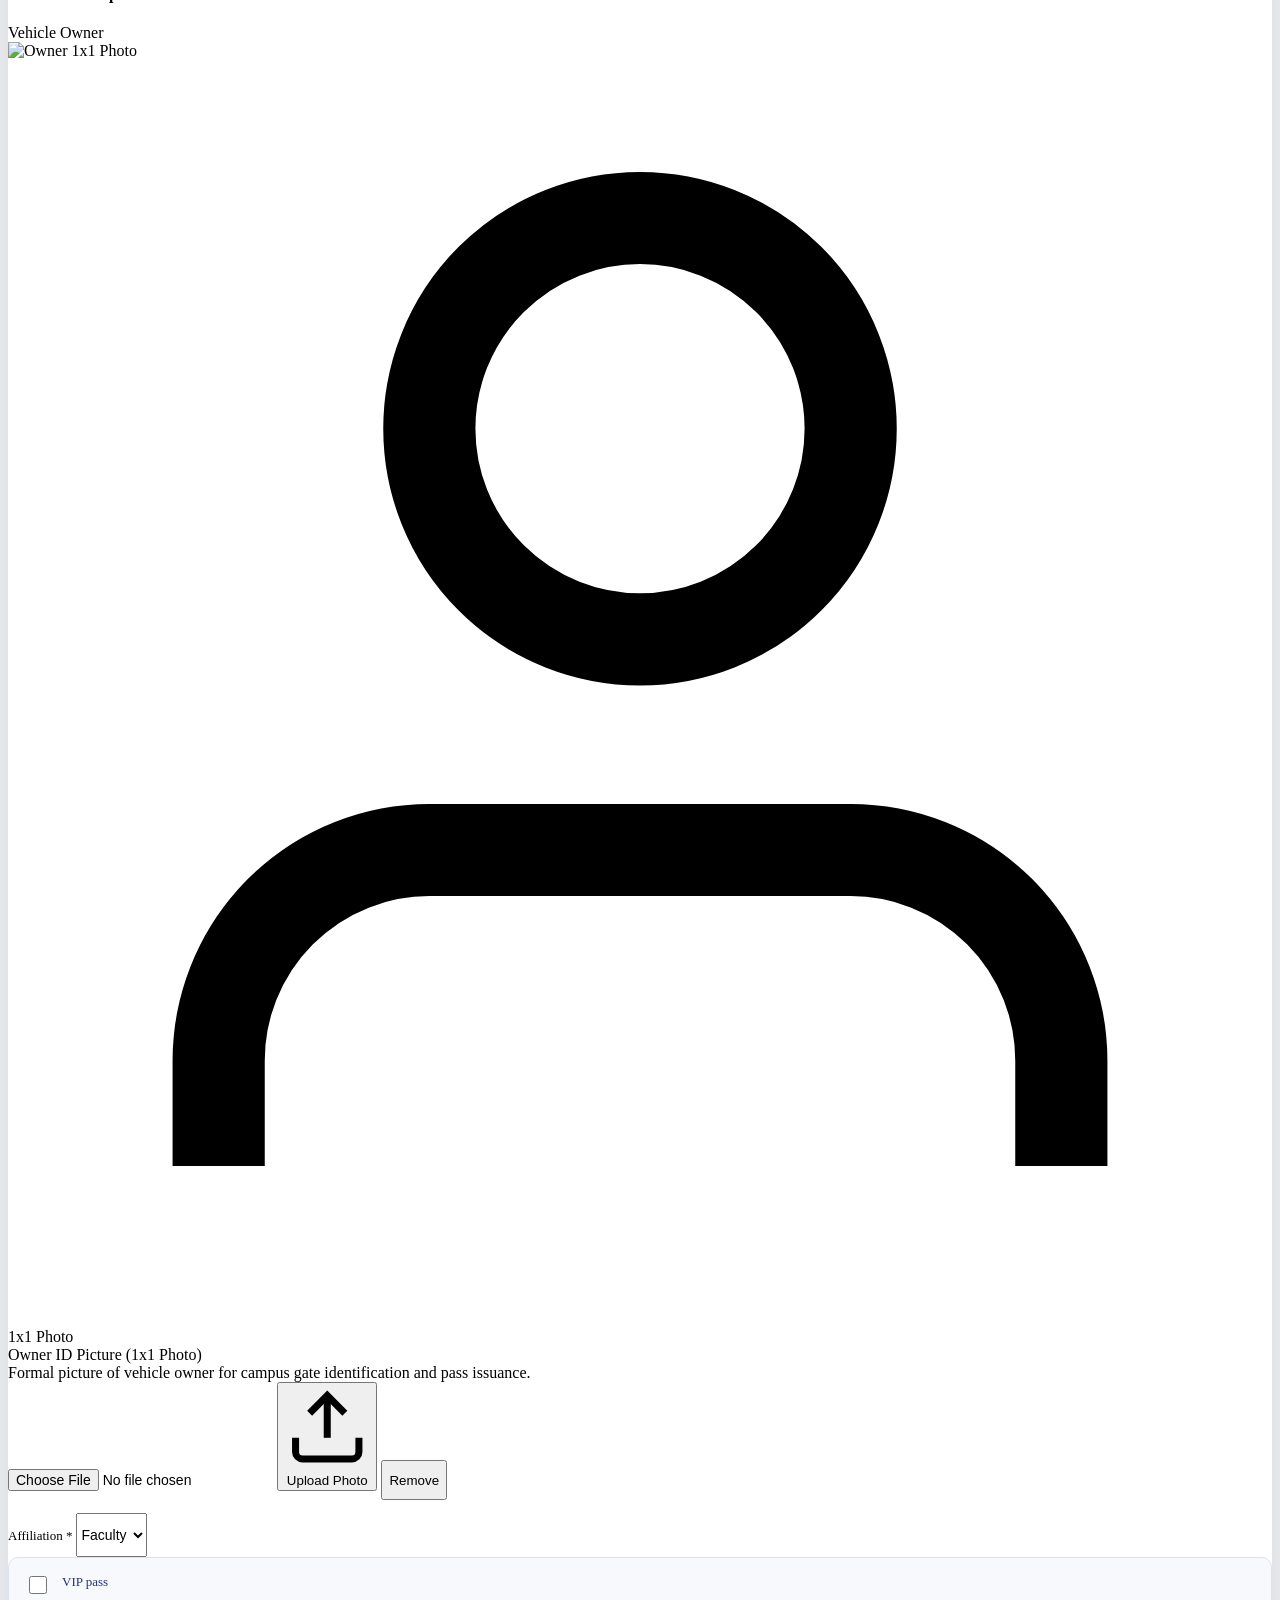
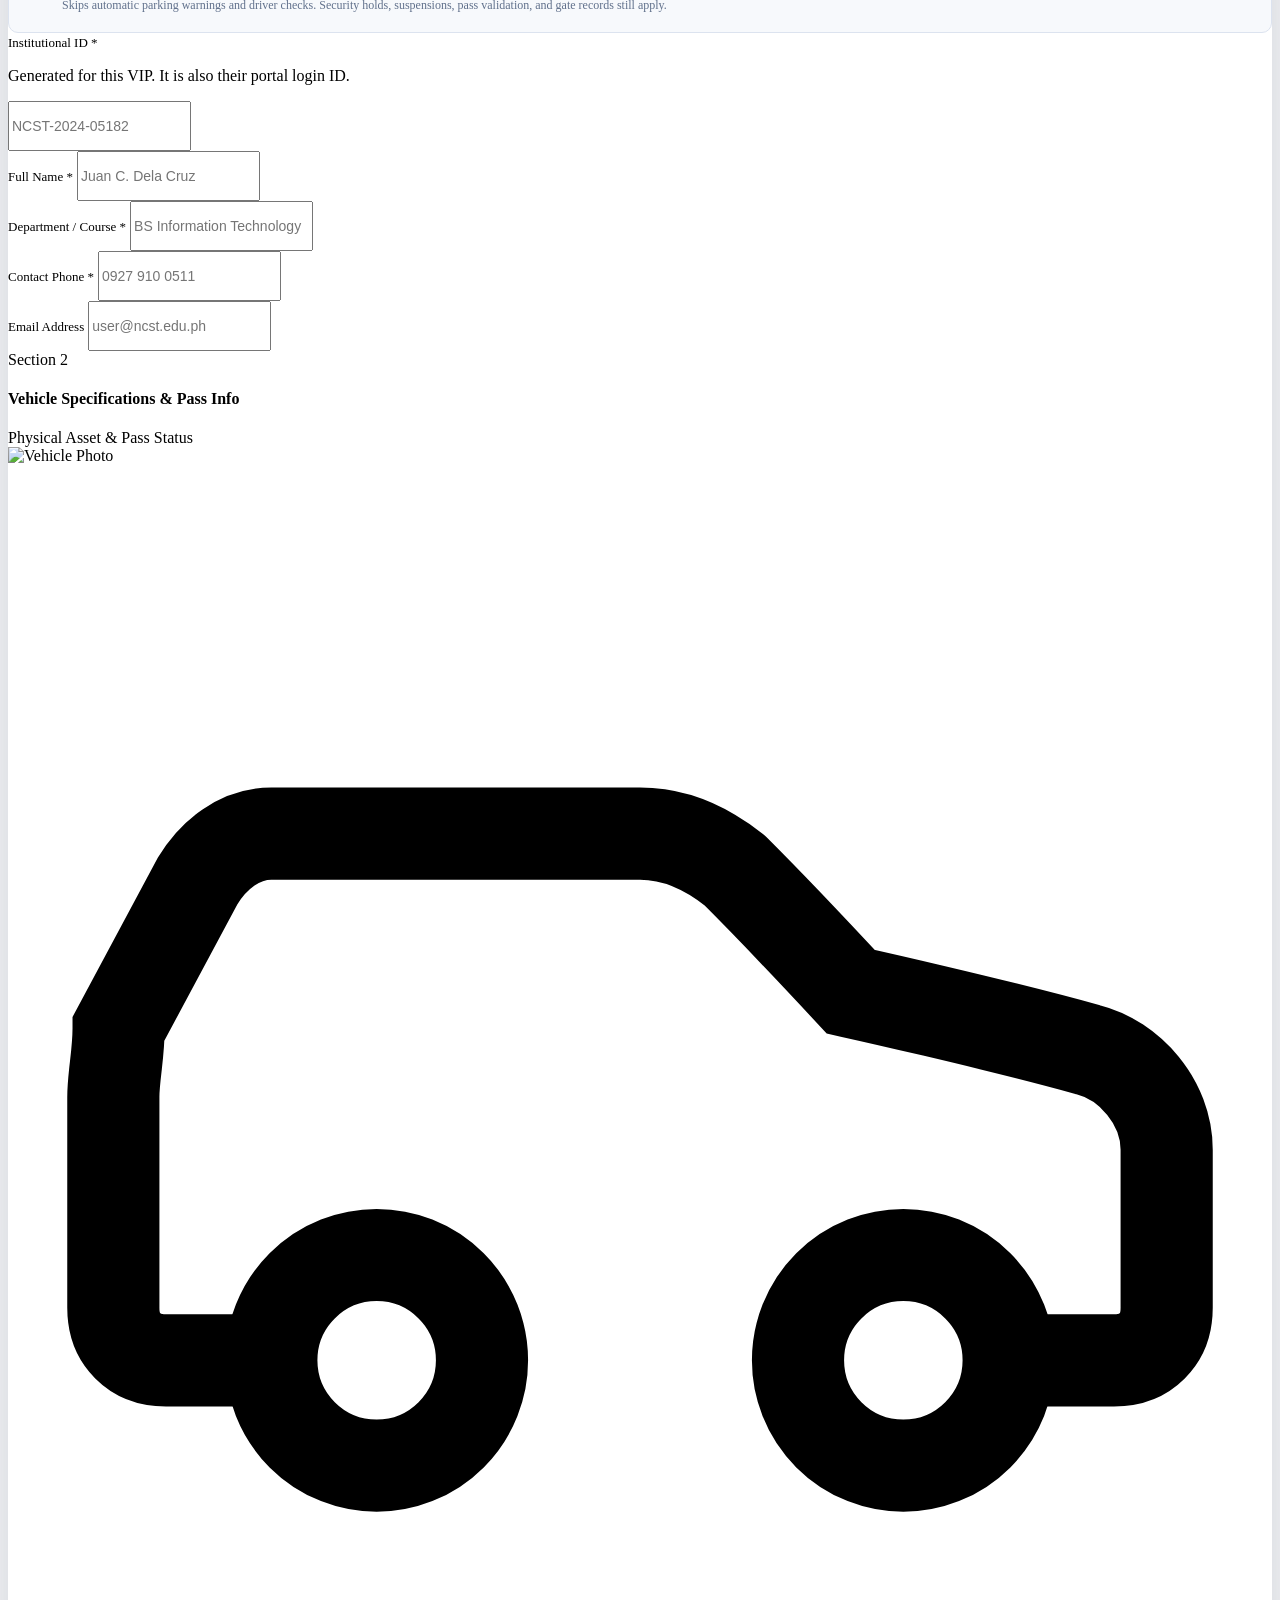
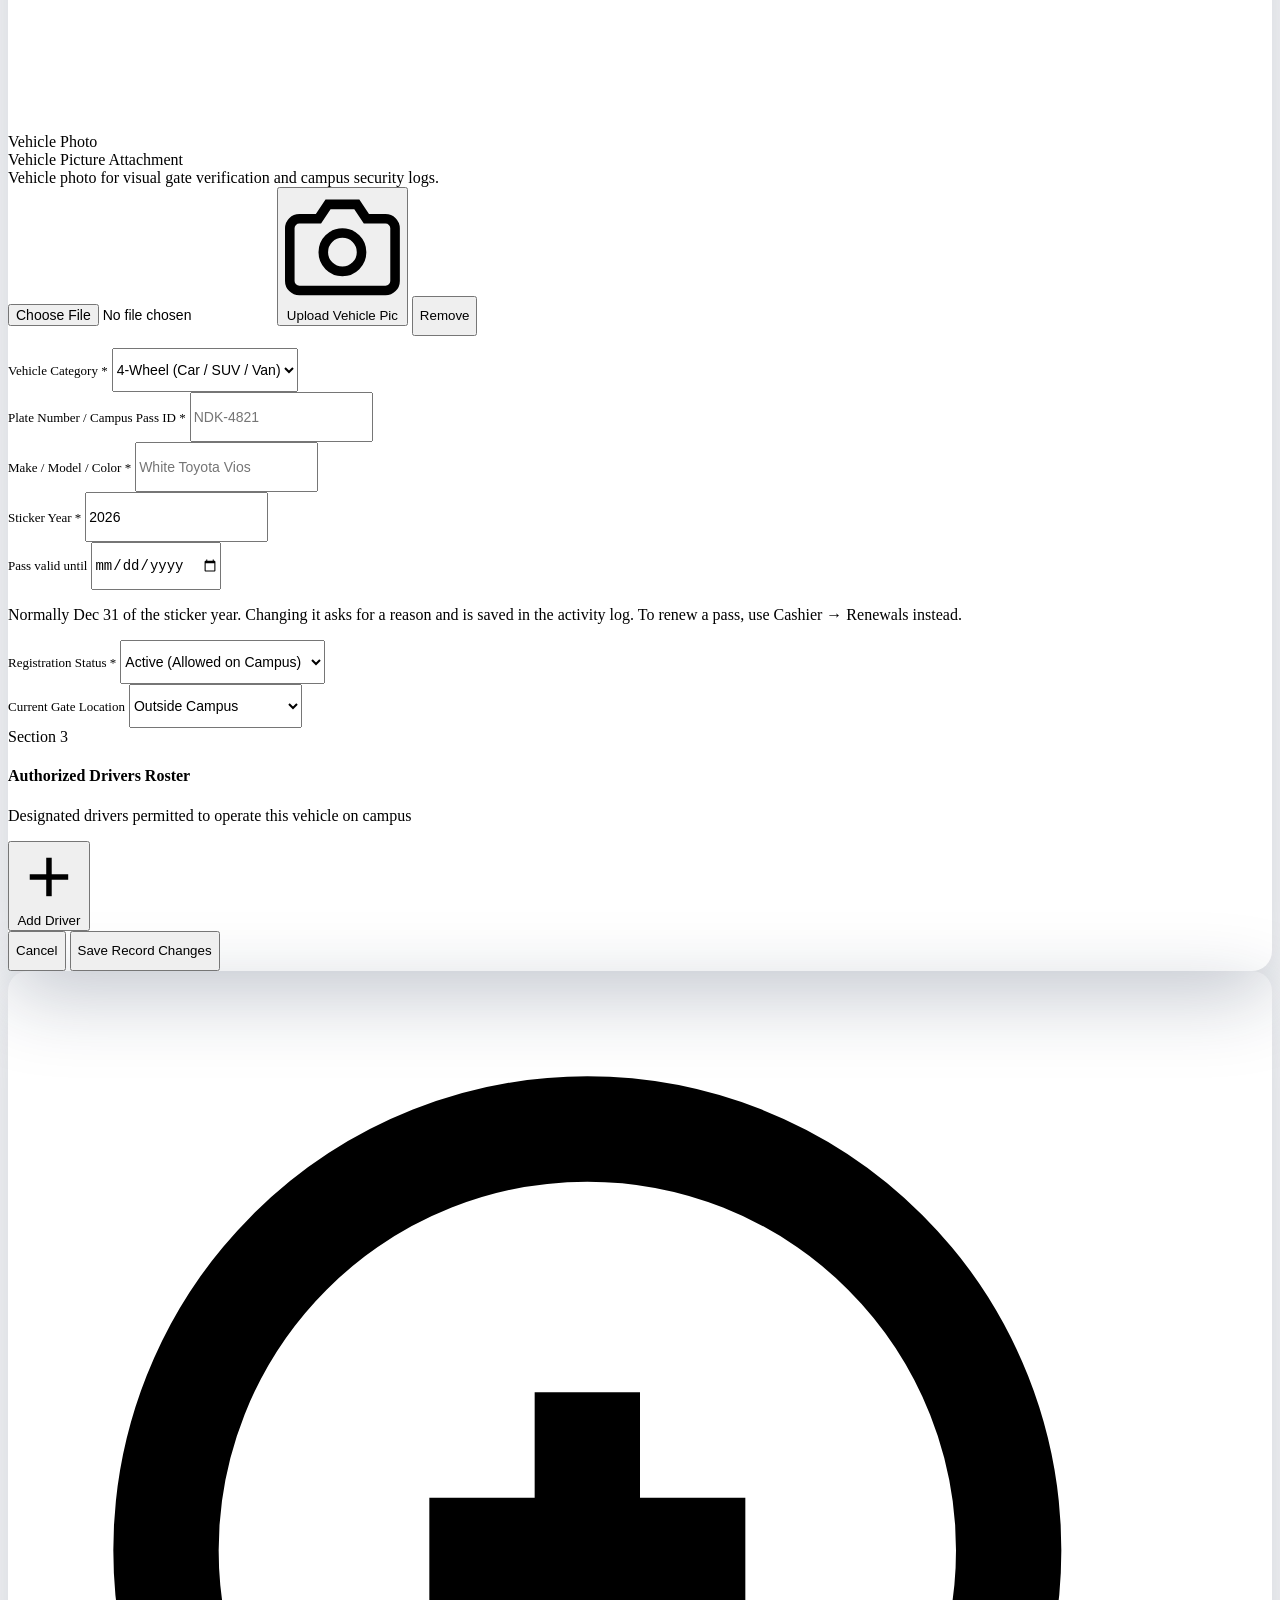
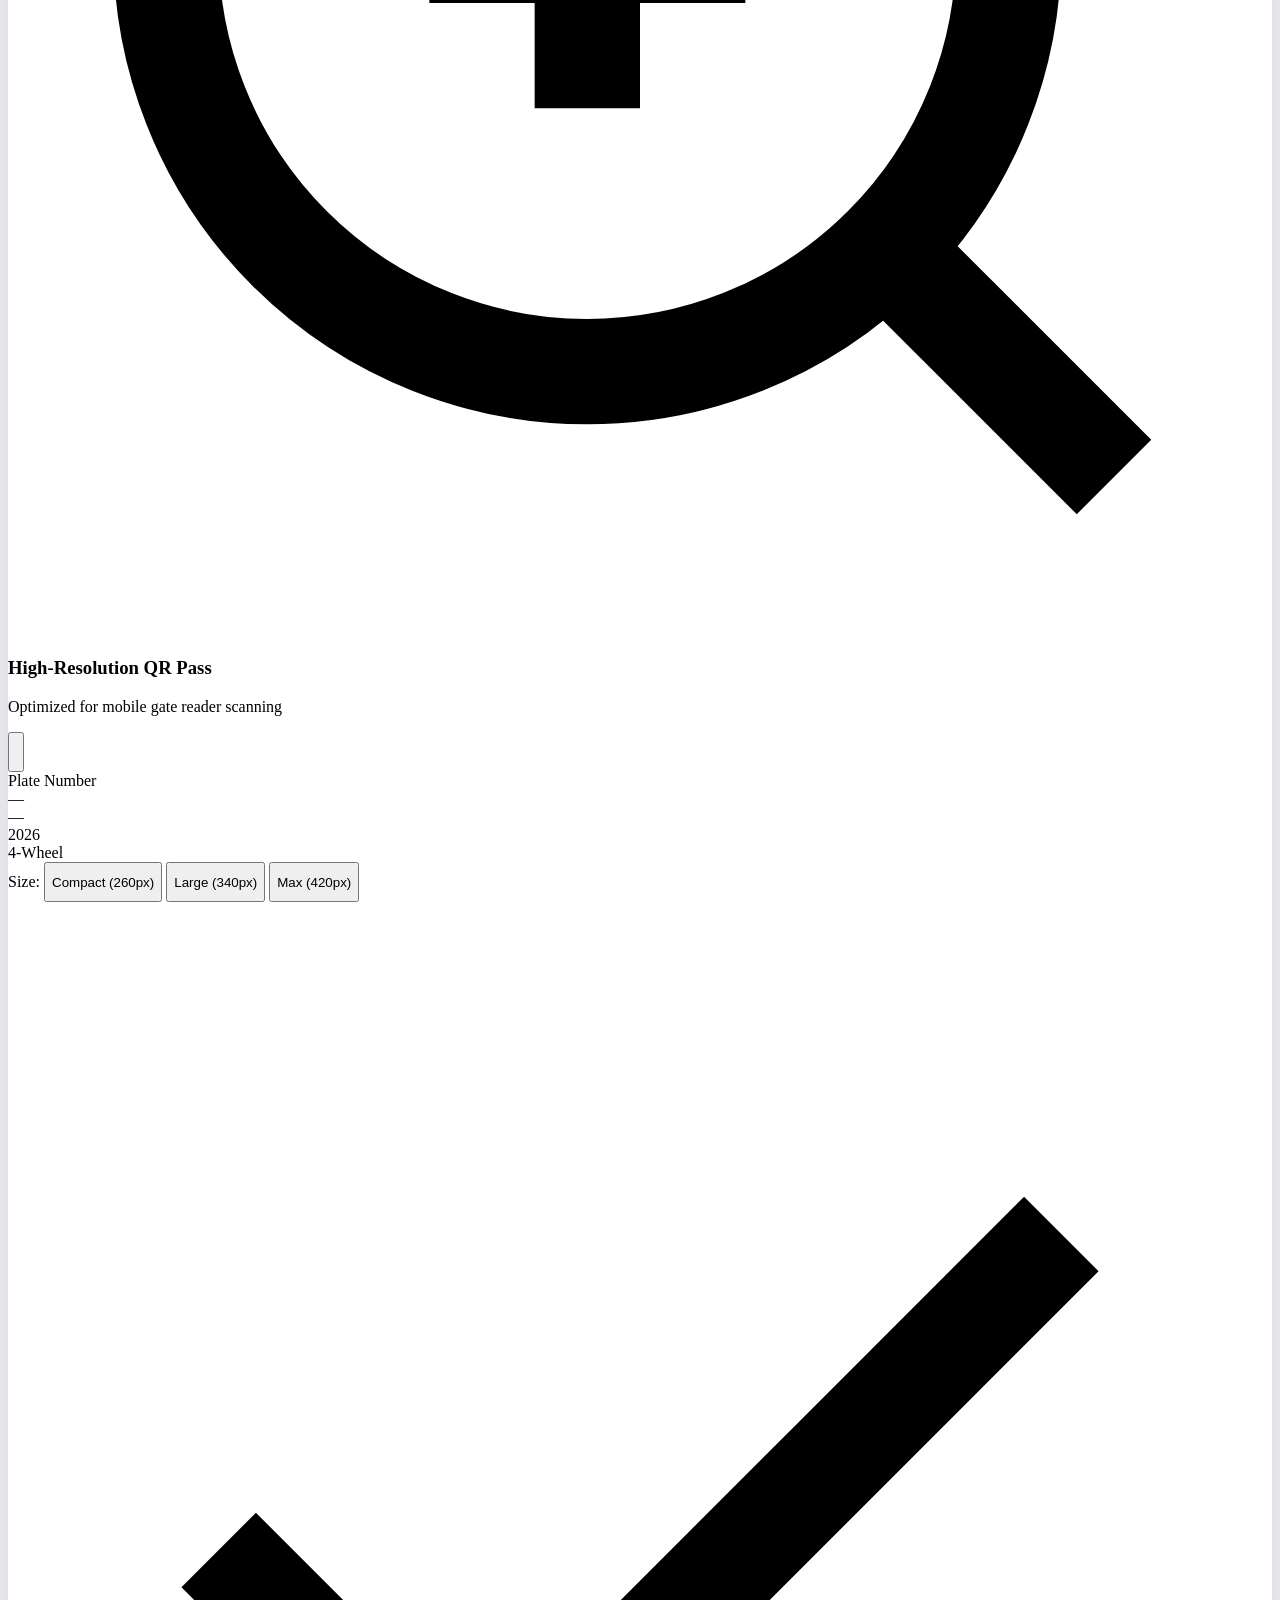
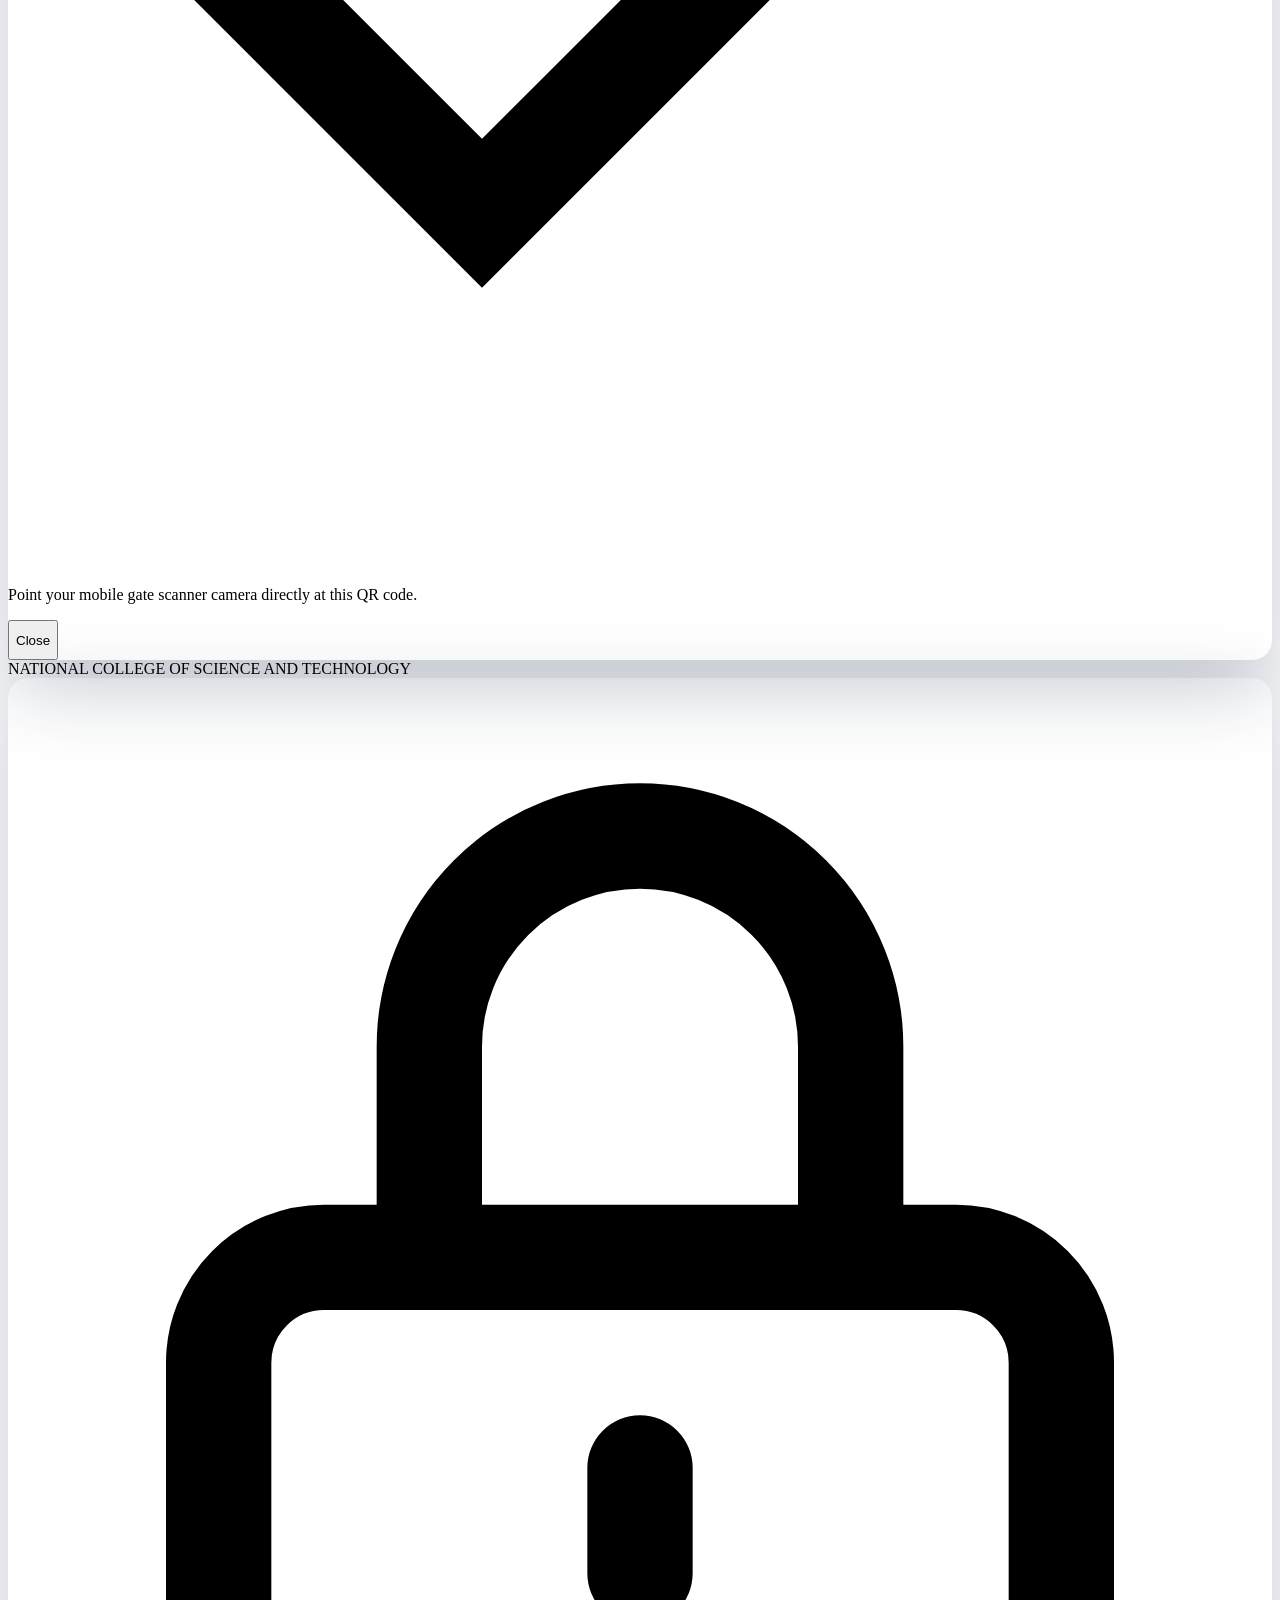
==== commit f5d7b041: "Admin web: registration helpers, VIP edit, staff menu, compact filters - "Account Login" replaces "S" ====
--- a/web-app-admin/index.html
+++ b/web-app-admin/index.html
@@ -218,7 +218,7 @@
       }
     }
   </style>
-<link rel="stylesheet" href="css/workspace.css?v=20261012d">
+<link rel="stylesheet" href="css/workspace.css?v=20261013j">
 <link rel="stylesheet" href="css/login.css?v=20261007d"></head>
 <body class="sp-auth-pending h-full font-sans text-slate-900 antialiased bg-slate-50 overflow-x-hidden">
   <div id="authLoading" role="status" aria-live="polite">
@@ -393,7 +393,7 @@
               <span id="shiftsSidebarCount" class="sp-sidebar-count hidden" title="Guards on duty now">0</span>
             </button>
 
-            <!-- Admin Center: activity log, approvals, guard duty, settings -->
+            <!-- Admin Center: activity log, approvals, settings -->
             <button type="button" id="navCenterBtn" class="admin-only nav-item w-full flex items-center gap-2.5 px-3 py-2 rounded-md text-xs font-semibold text-slate-100 hover:text-white hover:bg-white/15 transition-colors text-left cursor-pointer">
               <svg class="w-4 h-4 text-slate-200 flex-shrink-0" viewBox="0 0 24 24" fill="none" stroke="currentColor" stroke-width="2">
                 <path d="M9 11l3 3L22 4"/><path d="M21 12v7a2 2 0 0 1-2 2H5a2 2 0 0 1-2-2V5a2 2 0 0 1 2-2h11"/>
@@ -454,18 +454,33 @@
       <section id="gateView" class="view-panel space-y-4">
         <div class="sp-gate-heading">
           <div><h1 class="text-2xl font-bold tracking-tight text-slate-900">Gate Monitor</h1><p>Check the pass and driver before allowing entry or exit.</p></div>
-          <div id="gateModeToggle" role="radiogroup" aria-label="Choose entry or exit" class="sp-gate-mode">
-            <button type="button" role="radio" data-mode="Ingress" class="gate-mode-btn">Entry</button>
-            <button type="button" role="radio" data-mode="Egress" class="gate-mode-btn">Exit</button>
-          </div>
-        </div>
+          <div class="flex items-center gap-2 flex-wrap">
+            <button type="button" id="gateSoundBtn" class="sp-gate-tool" aria-pressed="true" title="Sound and vibration when a scan is cleared or refused">Scan sound: on</button>
+            <div id="gateModeToggle" role="radiogroup" aria-label="Choose entry or exit" class="sp-gate-mode">
+              <button type="button" role="radio" data-mode="Ingress" class="gate-mode-btn">Entry</button>
+              <button type="button" role="radio" data-mode="Egress" class="gate-mode-btn">Exit</button>
+            </div>
+          </div>
+        </div>
+
+        <!-- Guard duty (who is on this gate, the previous guard's handover note) and today's numbers: js/guardpost.js -->
+        <div id="gateDutyBar" class="role-guard-only"></div>
+        <div id="gateKpis" class="sp-gate-kpis" aria-label="Today at the gate"></div>
+        <div id="gateTabs" class="sp-gate-tabs" role="tablist" aria-label="Gate monitor sections">
+          <button type="button" role="tab" data-gate-tab="Scan" aria-selected="true">Scan IN / OUT</button>
+          <button type="button" role="tab" data-gate-tab="Visitors" aria-selected="false">Visitors</button>
+          <button type="button" role="tab" data-gate-tab="Cases" aria-selected="false">Cases <span id="gateCasesCount" class="sp-gate-tab-count hidden"></span></button>
+          <button type="button" role="tab" data-gate-tab="Activity" aria-selected="false">Activity</button>
+        </div>
+
+        <div id="gatePaneScan" class="space-y-4" role="tabpanel">
         <ol class="sp-gate-steps" aria-label="Steps for a gate check">
           <li><span>1</span>Check the pass</li><li><span>2</span>Confirm the driver or items</li><li><span>3</span>Save entry or exit</li>
         </ol>
         <div class="sp-gate-layout">
           <div class="sp-gate-main">
             <section class="sp-gate-card sp-gate-scan" aria-labelledby="gateScanTitle">
-              <div class="sp-gate-card-heading"><div><h2 id="gateScanTitle">Check a vehicle</h2><p id="gateModeHint">Checking vehicles at the entry gate</p></div><button type="button" id="gateCameraBtn" class="sp-gate-camera-button">Scan with Camera</button></div>
+              <div class="sp-gate-card-heading"><div><h2 id="gateScanTitle">Check a vehicle</h2><p id="gateModeHint">Checking vehicles at the entry gate</p></div><div class="flex items-center gap-2 flex-wrap"><button type="button" id="gateTorchBtn" class="sp-gate-tool hidden" aria-pressed="false">Flashlight</button><button type="button" id="gateFlipBtn" class="sp-gate-tool hidden">Flip camera</button><button type="button" id="gateCameraBtn" class="sp-gate-camera-button">Scan with Camera</button></div></div>
               <div class="sp-gate-scan-body">
                 <form id="gateManualForm" autocomplete="off">
                   <label for="gateManualInput">Plate number or QR code</label>
@@ -486,6 +501,14 @@
             <section class="sp-gate-card sp-gate-recent" aria-labelledby="gateRecentTitle"><div class="sp-gate-card-heading"><div><h2 id="gateRecentTitle">Recent gate checks</h2><p>Latest 8 saved records</p></div></div><ul id="gateRecentList"></ul></section>
           </aside>
         </div>
+        </div>
+
+        <!-- Visitors: day passes (issue, find, open the QR pass). Scanning a visitor's pass or plate is on the Scan tab. -->
+        <div id="gatePaneVisitors" class="hidden space-y-3" role="tabpanel"></div>
+        <!-- Cases: what is holding vehicles right now; open one to log a contact attempt or add a note. -->
+        <div id="gatePaneCases" class="hidden space-y-3" role="tabpanel"></div>
+        <!-- Activity: every passage with search and filter. -->
+        <div id="gatePaneActivity" class="hidden space-y-3" role="tabpanel"></div>
       </section>
 
       <!-- ==================== VIEW 1: DASHBOARD ==================== -->
@@ -1062,11 +1085,9 @@
             </div>
           </div>
 
-          <!-- Bottom Row: Filter Dropdowns Strip -->
+          <!-- Filter dropdowns: one strip; custom dates / times appear below only when chosen -->
           <div class="flex items-center gap-2 flex-wrap pt-2 border-t border-slate-100 text-xs">
             <span class="text-[11px] font-bold text-slate-400 uppercase tracking-wider mr-1">Filter by:</span>
-            
-            <!-- Event Type Filter -->
             <select id="auditEventTypeFilter" aria-label="Event type" class="h-8 px-2.5 rounded-md border border-slate-200 bg-slate-50 hover:bg-white text-slate-700 font-medium text-xs focus:outline-none focus:border-ncst-navy cursor-pointer transition-colors">
               <option value="All">All Event Types</option>
               <option value="Entry">Entry Recorded</option>
@@ -1075,15 +1096,11 @@
               <option value="EntryDenied">Entry Denied</option>
               <option value="SecurityHold">Security Holds &amp; Alerts</option>
             </select>
-
-            <!-- Gate Filter -->
             <select id="auditGateFilter" aria-label="Gate" class="h-8 px-2.5 rounded-md border border-slate-200 bg-slate-50 hover:bg-white text-slate-700 font-medium text-xs focus:outline-none focus:border-ncst-navy cursor-pointer transition-colors">
               <option value="All">All Gates</option>
               <option value="Gate 1">Gate 1</option>
               <option value="Gate 2">Gate 2</option>
             </select>
-
-            <!-- Date Filter -->
             <select id="auditDateFilter" aria-label="Date preset" class="h-8 px-2.5 rounded-md border border-slate-200 bg-slate-50 hover:bg-white text-slate-700 font-medium text-xs focus:outline-none focus:border-ncst-navy cursor-pointer transition-colors">
               <option value="All">All Dates</option>
               <option value="Today">Today</option>
@@ -1093,6 +1110,18 @@
               <option value="ThisMonth">This Month</option>
               <option value="Custom">Custom Dates</option>
             </select>
+            <select id="auditTimePreset" aria-label="Time of day" class="h-8 px-2.5 rounded-md border border-slate-200 bg-slate-50 hover:bg-white text-slate-700 font-medium text-xs focus:outline-none focus:border-ncst-navy cursor-pointer transition-colors">
+              <option value="">All day</option>
+              <option value="06:00-12:00">Morning (6 AM to 12 PM)</option>
+              <option value="12:00-18:00">Afternoon (12 PM to 6 PM)</option>
+              <option value="18:00-22:00">Evening (6 PM to 10 PM)</option>
+              <option value="22:00-06:00">Overnight (10 PM to 6 AM)</option>
+              <option value="custom">Custom time…</option>
+            </select>
+            <select id="auditOfficerFilter" aria-label="Officer" class="h-8 px-2.5 rounded-md border border-slate-200 bg-slate-50 hover:bg-white text-slate-700 font-medium text-xs focus:outline-none focus:border-ncst-navy cursor-pointer transition-colors"><option value="">All officers</option></select>
+            <select id="auditSourceFilter" aria-label="Recorded through" class="h-8 px-2.5 rounded-md border border-slate-200 bg-slate-50 hover:bg-white text-slate-700 font-medium text-xs focus:outline-none focus:border-ncst-navy cursor-pointer transition-colors"><option value="All">Online &amp; offline</option><option value="online">Online only</option><option value="offline">Synced from offline</option></select>
+            <select id="auditSortFilter" aria-label="Sort by" class="h-8 px-2.5 rounded-md border border-slate-200 bg-slate-50 hover:bg-white text-slate-700 font-medium text-xs focus:outline-none focus:border-ncst-navy cursor-pointer transition-colors"><option value="newest">Newest first</option><option value="oldest">Oldest first</option></select>
+            <select id="auditPageSize" aria-label="Rows per page" class="h-8 px-2.5 rounded-md border border-slate-200 bg-slate-50 hover:bg-white text-slate-700 font-medium text-xs focus:outline-none focus:border-ncst-navy cursor-pointer transition-colors"><option value="10">10 rows</option><option value="25" selected>25 rows</option><option value="50">50 rows</option><option value="100">100 rows</option></select>
 
             <!-- Reset Filters Button -->
             <button type="button" id="auditResetFiltersBtn" class="hidden h-8 px-2.5 rounded-md border border-rose-200 bg-rose-50/70 hover:bg-rose-100 text-rose-700 text-xs font-semibold transition-colors cursor-pointer flex items-center gap-1">
@@ -1101,21 +1130,23 @@
             </button>
           </div>
 
-        </div>
-
-        <div class="gate-record-date-panel bg-white rounded-lg border border-slate-200 p-3 shadow-xs">
-          <div class="gate-record-filter-grid">
-            <label>From date<input id="auditDateFrom" type="date" min="1000-01-01" max="9999-12-30" class="gate-record-input"></label>
-            <label>To date<input id="auditDateTo" type="date" min="1000-01-01" max="9999-12-30" class="gate-record-input"></label>
-            <label>From time<input id="auditTimeFrom" type="time" step="60" class="gate-record-input"></label>
-            <label>To time<input id="auditTimeTo" type="time" step="60" class="gate-record-input"></label>
-            <label>Officer<select id="auditOfficerFilter" aria-label="Officer" class="gate-record-input"><option value="">All officers</option></select></label>
-            <label>Recorded through<select id="auditSourceFilter" aria-label="Recorded through" class="gate-record-input"><option value="All">Online &amp; offline</option><option value="online">Online</option><option value="offline">Synced from offline</option></select></label>
-            <label>Sort by<select id="auditSortFilter" aria-label="Sort by" class="gate-record-input"><option value="newest">Newest first</option><option value="oldest">Oldest first</option></select></label>
-            <label>Rows per page<select id="auditPageSize" aria-label="Rows per page" class="gate-record-input"><option value="10">10</option><option value="25" selected>25</option><option value="50">50</option><option value="100">100</option></select></label>
-          </div>
-          <p id="auditTimeHint" class="text-xs text-slate-500 mt-2">All dates and times use Manila time (UTC+8). Time filters apply to each selected date; 22:00–06:00 includes late evening and early morning.</p>
-          <div class="flex items-center gap-2 mt-2"><p id="auditFilterMessage" role="status" aria-live="polite" class="text-xs text-slate-600"></p><button id="auditFilterRetryBtn" type="button" class="hidden text-xs font-semibold underline">Retry</button></div>
+          <div id="auditCustomRow" class="hidden flex items-end gap-x-3 gap-y-2 flex-wrap text-[11px] font-semibold text-slate-600">
+            <span id="auditCustomDates" class="hidden flex items-end gap-2">
+              <label class="flex flex-col gap-1">From date<input id="auditDateFrom" type="date" min="1000-01-01" max="9999-12-30" class="gate-record-input"></label>
+              <label class="flex flex-col gap-1">To date<input id="auditDateTo" type="date" min="1000-01-01" max="9999-12-30" class="gate-record-input"></label>
+            </span>
+            <span id="auditCustomTimes" class="hidden flex items-end gap-2">
+              <label class="flex flex-col gap-1">From time<input id="auditTimeFrom" type="time" step="60" class="gate-record-input"></label>
+              <label class="flex flex-col gap-1">To time<input id="auditTimeTo" type="time" step="60" class="gate-record-input"></label>
+            </span>
+          </div>
+
+          <div class="flex items-center gap-x-2 gap-y-0.5 flex-wrap text-[11px] text-slate-500">
+            <p id="auditFilterMessage" role="status" aria-live="polite" class="text-slate-600"></p>
+            <button id="auditFilterRetryBtn" type="button" class="hidden font-semibold underline">Retry</button>
+            <span id="auditTimeHint" title="Time filters apply to each selected date; 22:00 to 06:00 includes late evening and early morning.">· Dates and times are Manila time (UTC+8).</span>
+          </div>
+
         </div>
 
         <!-- Full Audit Table with Institutional Header -->
@@ -1218,7 +1249,6 @@
                   <option value="Faculty">Faculty</option>
                   <option value="Staff">Staff</option>
                   <option value="Student" selected>Student</option>
-                  <option value="Visitor">Visitor</option>
                 </select>
               </div>
 
@@ -1399,7 +1429,7 @@
         <!-- RIGHT: Digital Gate Pass & QR Creation Technology Panel -->
         <div class="lg:col-span-5 space-y-4 lg:sticky lg:top-4">
           
-          <div class="sp-preview-heading"><h2>Pass preview</h2><p>Sample details appear until you complete the form.</p></div>
+          <div class="sp-preview-heading"><h2>Pass preview</h2><p>Sample details appear until you complete the form. This is a preview only, not a valid pass.</p></div>
           <!-- Pass Hologram Decal Container -->
           <div id="printableGatePass" class="bg-white rounded-xl border border-slate-300 shadow-sm overflow-hidden transition-all">
             
@@ -1428,23 +1458,17 @@
                 </div>
               </div>
 
-              <!-- QR Code (Direct, Sized Up with Zoom Control) -->
+              <!-- No QR here: the signed pass is created by the server when the fee is paid (or at once for free / VIP passes) -->
               <div class="flex flex-col items-center justify-center py-2">
-                <div class="relative p-2 bg-white rounded-xl border border-slate-200 shadow-2xs">
-                  <div id="qrCodeContainer" class="w-[220px] h-[220px] flex items-center justify-center overflow-hidden cursor-pointer rounded-lg border border-slate-100 hover:border-ncst-navy/40 transition-all p-1" title="Official scannable QR gate pass">
-                    <!-- Rendered by QRCode library -->
-                  </div>
+                <div id="qrCodeContainer" class="hidden" aria-hidden="true"></div>
+                <div id="qrPendingNote" class="w-[220px] min-h-[150px] rounded-xl border border-dashed border-slate-300 bg-slate-50 flex flex-col items-center justify-center gap-2 px-4 py-5 text-center">
+                  <svg class="w-8 h-8 text-slate-400" viewBox="0 0 24 24" fill="none" stroke="currentColor" stroke-width="1.75" stroke-linecap="round" stroke-linejoin="round" aria-hidden="true">
+                    <rect x="3" y="3" width="7" height="7"></rect><rect x="14" y="3" width="7" height="7"></rect><rect x="3" y="14" width="7" height="7"></rect>
+                    <path d="M14 14h3v3h-3zM20 14v.01M14 20v.01M20 20v.01"></path>
+                  </svg>
+                  <div class="text-xs font-bold text-slate-700">QR pass is issued after payment</div>
+                  <p class="text-[11px] text-slate-500 leading-snug">It is signed by the server and appears in the vehicle record once the fee is paid. Free and VIP passes are issued when you save.</p>
                 </div>
-                <p class="mt-1.5 text-[10px] text-slate-500 text-center max-w-[220px]">Scannable official QR pass — click or tap to enlarge.</p>
-                <button type="button" id="zoomPreviewQrBtn" class="mt-2.5 inline-flex items-center gap-1.5 px-3 py-1.5 rounded-md bg-white hover:bg-ncst-navy hover:text-white text-slate-700 text-xs font-semibold border border-slate-300 transition-all shadow-2xs cursor-pointer">
-                  <svg class="w-3.5 h-3.5 text-ncst-navy" viewBox="0 0 24 24" fill="none" stroke="currentColor" stroke-width="2">
-                    <circle cx="11" cy="11" r="8"></circle>
-                    <line x1="21" y1="21" x2="16.65" y2="16.65"></line>
-                    <line x1="11" y1="8" x2="11" y2="14"></line>
-                    <line x1="8" y1="11" x2="14" y2="11"></line>
-                  </svg>
-                  <span>Zoom / Enlarge QR Code</span>
-                </button>
               </div>
 
               <!-- Attached Personnel Thumbnails -->
@@ -1500,38 +1524,7 @@
                 </div>
               </div>
 
-              <!-- Gate Pass Action Buttons -->
-              <div class="space-y-2 pt-1">
-                <!-- Primary Action: Save Full Pass Badge with Attached Photo & QR -->
-                <button type="button" id="downloadPassBadgeBtn" class="w-full px-3.5 py-2.5 rounded-md bg-ncst-navy hover:bg-ncst-navyDark text-xs font-bold text-white shadow-xs flex items-center justify-center gap-2 transition-colors cursor-pointer">
-                  <svg class="w-4 h-4 text-ncst-gold flex-shrink-0" viewBox="0 0 24 24" fill="none" stroke="currentColor" stroke-width="2">
-                    <rect x="3" y="3" width="18" height="18" rx="2" ry="2"></rect>
-                    <circle cx="8.5" cy="8.5" r="1.5"></circle>
-                    <polyline points="21 15 16 10 5 21"></polyline>
-                  </svg>
-                  <span>Save Gate Pass with Photo (PNG)</span>
-                </button>
-
-                <div class="flex items-center gap-2">
-                  <button type="button" id="downloadQrBtn" class="flex-1 px-3 py-1.5 rounded-md bg-white border border-slate-300 hover:bg-slate-50 text-[11px] font-semibold text-slate-700 shadow-2xs flex items-center justify-center gap-1.5 transition-colors cursor-pointer">
-                    <svg class="w-3.5 h-3.5 text-slate-500" viewBox="0 0 24 24" fill="none" stroke="currentColor" stroke-width="2">
-                      <path d="M21 15v4a2 2 0 0 1-2 2H5a2 2 0 0 1-2-2v-4"></path>
-                      <polyline points="7 10 12 15 17 10"></polyline>
-                      <line x1="12" y1="15" x2="12" y2="3"></line>
-                    </svg>
-                    <span>Save QR Only</span>
-                  </button>
-                  
-                  <button type="button" id="printGatePassBtn" class="flex-1 px-3 py-1.5 rounded-md bg-white border border-slate-300 hover:bg-slate-50 text-[11px] font-semibold text-slate-700 shadow-2xs flex items-center justify-center gap-1.5 transition-colors cursor-pointer">
-                    <svg class="w-3.5 h-3.5 text-slate-500" viewBox="0 0 24 24" fill="none" stroke="currentColor" stroke-width="2">
-                      <polyline points="6 9 6 2 18 2 18 9"></polyline>
-                      <path d="M6 18H4a2 2 0 0 1-2-2v-5a2 2 0 0 1 2-2h16a2 2 0 0 1 2 2v5a2 2 0 0 1-2 2h-2"></path>
-                      <rect x="6" y="14" width="12" height="8"></rect>
-                    </svg>
-                    <span>Print Pass</span>
-                  </button>
-                </div>
-              </div>
+              <p class="text-[11px] text-slate-500 text-center pt-1">After saving, print the pass from the vehicle record. Only the signed pass is valid at the gate.</p>
 
             </div>
           </div>
@@ -1570,7 +1563,7 @@
                   <th scope="col" class="text-left font-bold px-4 py-2.5">Assigned Gate</th>
                   <th scope="col" class="text-left font-bold px-4 py-2.5">Status</th>
                   <th scope="col" class="text-left font-bold px-4 py-2.5">Last Login</th>
-                  <th scope="col" class="text-right font-bold px-4 py-2.5">Actions</th>
+                  <th scope="col" class="text-center font-bold px-4 py-2.5">Actions</th>
                 </tr>
               </thead>
               <tbody id="staffTableBody" class="divide-y divide-slate-100">
@@ -1760,19 +1753,18 @@
         </div>
       </section>
 
-      <!-- ==================== ADMIN CENTER: activity log, approvals, guard duty, settings ==================== -->
+      <!-- ==================== ADMIN CENTER: activity log, approvals, settings ==================== -->
       <section id="centerView" class="admin-only view-panel space-y-4">
         <div class="flex flex-col sm:flex-row sm:items-center justify-between gap-3 pb-4 border-b border-slate-200">
           <div>
             <h1 class="text-2xl font-bold tracking-tight text-slate-900">Admin Center</h1>
-            <p class="text-xs text-slate-500 mt-1">Who did what and why, requests waiting for a second administrator, guard duty and system settings</p>
+            <p class="text-xs text-slate-500 mt-1">Who did what and why, requests waiting for a second administrator, and system settings</p>
           </div>
           <button type="button" id="centerRefreshBtn" class="px-3.5 py-2 rounded-lg border border-slate-300 bg-white hover:bg-slate-50 text-xs font-semibold text-slate-700 shadow-2xs transition-colors cursor-pointer self-start sm:self-auto">Refresh</button>
         </div>
         <div class="flex border-b border-slate-200 overflow-x-auto" role="tablist" aria-label="Admin Center sections">
           <button type="button" role="tab" id="centerTabLog" data-tab="log" class="px-3.5 py-2 text-xs font-bold border-b-2 whitespace-nowrap cursor-pointer">Activity log</button>
           <button type="button" role="tab" id="centerTabApprovals" data-tab="approvals" class="px-3.5 py-2 text-xs font-bold border-b-2 whitespace-nowrap cursor-pointer">Approvals <span id="centerApprovalsCount" class="ml-1 px-1.5 py-0.5 rounded bg-amber-100 text-amber-800 text-[10px] hidden">0</span></button>
-          <button type="button" role="tab" id="centerTabDuty" data-tab="duty" class="px-3.5 py-2 text-xs font-bold border-b-2 whitespace-nowrap cursor-pointer">Guard duty</button>
           <button type="button" role="tab" id="centerTabSettings" data-tab="settings" class="px-3.5 py-2 text-xs font-bold border-b-2 whitespace-nowrap cursor-pointer">Settings</button>
         </div>
         <div id="centerBody" class="space-y-3"></div>
@@ -2224,13 +2216,12 @@
           </div>
 
           <div class="grid grid-cols-1 sm:grid-cols-2 gap-3.5 text-xs">
-            <div>
+            <div id="editOwnerRoleField">
               <label for="editOwnerRole" class="block font-medium text-slate-700 mb-1">Affiliation <span class="text-rose-500">*</span></label>
               <select id="editOwnerRole" class="w-full px-3 py-2 rounded-md border border-slate-300 text-xs text-slate-800 focus:ring-1 focus:ring-ncst-navy focus:border-ncst-navy" required>
                 <option value="Faculty">Faculty</option>
                 <option value="Staff">Staff</option>
                 <option value="Student">Student</option>
-                <option value="Visitor">Visitor</option>
                 <option value="VIP">VIP</option>
               </select>
             </div>
@@ -2246,7 +2237,8 @@
             </div>
 
             <div>
-              <label for="editOwnerIdNumber" class="block font-medium text-slate-700 mb-1">Institutional ID <span class="text-rose-500">*</span></label>
+              <label for="editOwnerIdNumber" class="block font-medium text-slate-700 mb-1"><span id="editOwnerIdLabel">Institutional ID</span> <span class="text-rose-500">*</span></label>
+              <p id="editOwnerIdAutoNote" class="hidden text-[11px] text-slate-500 mb-1">Generated for this VIP. It is also their portal login ID.</p>
               <input type="text" id="editOwnerIdNumber" placeholder="NCST-2024-05182" class="w-full px-3 py-2 rounded-md border border-slate-300 text-xs text-slate-800 font-mono focus:ring-1 focus:ring-ncst-navy focus:border-ncst-navy" required>
             </div>
 
@@ -2255,17 +2247,17 @@
               <input type="text" id="editOwnerFullName" placeholder="Juan C. Dela Cruz" class="w-full px-3 py-2 rounded-md border border-slate-300 text-xs text-slate-800 focus:ring-1 focus:ring-ncst-navy focus:border-ncst-navy" required>
             </div>
 
-            <div>
+            <div id="editDepartmentField">
               <label for="editDepartment" class="block font-medium text-slate-700 mb-1">Department / Course <span class="text-rose-500">*</span></label>
               <input type="text" id="editDepartment" placeholder="BS Information Technology" class="w-full px-3 py-2 rounded-md border border-slate-300 text-xs text-slate-800 focus:ring-1 focus:ring-ncst-navy focus:border-ncst-navy" required>
             </div>
 
             <div>
-              <label for="editOwnerPhone" class="block font-medium text-slate-700 mb-1">Contact Phone</label>
+              <label for="editOwnerPhone" class="block font-medium text-slate-700 mb-1">Contact Phone <span id="editOwnerPhoneReq" class="text-rose-500 hidden">*</span></label>
               <input type="text" id="editOwnerPhone" placeholder="0927 910 0511" class="w-full px-3 py-2 rounded-md border border-slate-300 text-xs text-slate-800 font-mono focus:ring-1 focus:ring-ncst-navy focus:border-ncst-navy">
             </div>
 
-            <div>
+            <div id="editOwnerEmailField">
               <label for="editOwnerEmail" class="block font-medium text-slate-700 mb-1">Email Address</label>
               <input type="email" id="editOwnerEmail" placeholder="user@ncst.edu.ph" class="w-full px-3 py-2 rounded-md border border-slate-300 text-xs text-slate-800 focus:ring-1 focus:ring-ncst-navy focus:border-ncst-navy">
             </div>
@@ -2733,6 +2725,7 @@
           <label for="flagNotes" class="block text-[11px] font-bold text-slate-600 mb-1">Notes</label>
           <textarea id="flagNotes" rows="3" class="w-full px-3 py-2 rounded-md border border-slate-300 text-sm focus:outline-none focus:ring-2 focus:ring-ncst-navy/30" placeholder="What happened, where and when?"></textarea>
         </div>
+        <div id="flagPhotoSlot"></div>
         <p id="flagHoldHint" class="text-[11px] font-semibold text-ncst-crimson bg-ncst-crimsonLight border border-ncst-crimson/30 rounded px-2.5 py-1.5"></p>
         <p id="flagError" class="hidden text-[11px] font-semibold text-ncst-crimson bg-ncst-crimsonLight border border-ncst-crimson/30 rounded px-2.5 py-1.5" role="alert"></p>
         <div class="flex items-center justify-end gap-2 pt-1">
@@ -2909,8 +2902,8 @@
   <!-- Scripts -->
   <script src="js/qrcode.min.js?v=20260930c"></script>
   <script src="js/data.js?v=20260930c"></script>
-  <script src="js/api.js?v=20261012b"></script>
-  <script src="js/inputs.js?v=20261012b"></script>
+  <script src="js/api.js?v=20261013a"></script>
+  <script src="js/inputs.js?v=20261013a"></script>
   <script src="https://cdn.jsdelivr.net/npm/sweetalert2@11"></script>
   <script>window.Swal || document.write('<script src="js/sweetalert2.all.min.js?v=20260930c"><\/script>');</script>
   <script>
@@ -2942,17 +2935,19 @@
   <script src="js/login.js?v=20261007a"></script>
   <script src="js/live.js?v=20261011audit"></script>
   <script src="js/auth.js?v=20261007g"></script>
-  <script src="js/app.js?v=20261012d"></script>
-  <script src="js/users.js?v=20261012b"></script>
+  <script src="js/app.js?v=20261013d"></script>
+  <script src="js/users.js?v=20261013a"></script>
   <script src="js/payments.js?v=20261012a"></script>
   <script src="js/ops.js?v=20261011dashboard1"></script>
   <script src="js/cases.js?v=20261012b"></script>
-  <script src="js/center.js?v=20261012a"></script>
-  <script src="js/shifts.js?v=20261012b"></script>
+  <script src="js/center.js?v=20261013a"></script>
+  <script src="js/shifts.js?v=20261013c"></script>
   <script src="js/cctv.js?v=20261007a"></script>
   <script src="js/cctvclip.js?v=20261007f"></script>
-  <script src="js/gate.js?v=20261012b"></script>
-  <script src="js/violations.js?v=20261009a"></script>
+  <script src="js/guardtools.js?v=20261013a"></script>
+  <script src="js/gate.js?v=20261013a"></script>
+  <script src="js/guardpost.js?v=20261013a"></script>
+  <script src="js/violations.js?v=20261013a"></script>
   <script src="js/overnight.js?v=20261009a"></script>
   <script src="js/visitors.js?v=20261012a"></script>
   <script src="js/oncampus.js?v=20261009a"></script>
--- a/web-app-admin/css/workspace.css
+++ b/web-app-admin/css/workspace.css
@@ -239,10 +239,7 @@
 .sp-incident-filters { padding:20px 24px; display:grid; grid-template-columns:minmax(0,1fr) 200px; gap:16px; border-bottom:1px solid var(--workspace-line); }
 .sp-incident-filters label { display:block; margin-bottom:8px; }
 .sp-incident-filters input, .sp-incident-filters select { width:100%; padding:10px 14px; border:1px solid #d7deea; }
-:is(#vehiclesView,#visitorsView) .sp-filter-grid { grid-template-columns:repeat(4,minmax(0,1fr)); }
-:is(#vehiclesView,#visitorsView) .sp-filter-grid > div:first-child { grid-column:1 / -1; }
-:is(#vehiclesView,#visitorsView) .sp-filter-grid > div:last-child:has(button) { grid-column:1 / -1; justify-self:start; }
-:is(#vehiclesView,#visitorsView) > .bg-white:first-of-type { padding:22px; }
+:is(#vehiclesView,#visitorsView) > .bg-white:first-of-type { padding:14px 16px; }
 :is(#vehiclesView,#visitorsView) > div:first-child > div > .flex { flex-wrap:wrap; }
 .view-panel button:disabled { cursor:not-allowed; box-shadow:none; }
 .view-panel button:not(:disabled), .view-panel a { transition:background-color .18s ease,border-color .18s ease,color .18s ease; }
@@ -266,13 +263,12 @@
 #ocTableCard { border-radius:16px; border-color:var(--workspace-line); }
 #violWatchList { max-height:320px; overflow:auto; }
 .view-panel .bg-ncst-gold { background:#fff3d1; color:#745217; }
-@media (max-width:1199px) { :is(#vehiclesView,#visitorsView) .sp-filter-grid { grid-template-columns:repeat(2,minmax(0,1fr)); } }
 @media (max-width:1023px) { #accountView > .grid { grid-template-columns:minmax(0,1fr); } #accountView > .grid > div { position:static; } }
 @media (max-width:639px) {
   .sp-dashboard-alerts > div:first-child { padding:18px; gap:12px; flex-wrap:wrap; }
   .sp-incident-filters { padding:18px; grid-template-columns:minmax(0,1fr); }
-  :is(#vehiclesView,#visitorsView) .sp-filter-grid { grid-template-columns:minmax(0,1fr); }
-  :is(#vehiclesView,#visitorsView) > .bg-white:first-of-type { padding:18px; }
+  :is(#vehiclesView,#visitorsView) > .bg-white:first-of-type { padding:14px; }
+  :is(#vehiclesView,#visitorsView) .sp-filter-grid > div { flex:1 1 100% !important; }
   :is(#auditView,#onCampusView,#violationsView) > .grid > div { padding:16px; }
   #ocFilter { display:flex; width:100%; gap:4px; }
   #ocFilter > button { flex:1; white-space:nowrap; min-height:40px; }
@@ -315,12 +311,15 @@
 #gateView h2 { font-size:14px; letter-spacing:0; text-transform:none; }
 #gateView > .grid > div:first-child > .bg-white { padding:20px; }
 
-#staffView table { min-width:1040px; }
+#staffView table { min-width:900px; }
 #staffView td:nth-child(1) { min-width:150px; }
 #staffView td:nth-child(4) { white-space:nowrap; }
 #staffView td:nth-child(6) { min-width:145px; }
-#staffView td:last-child { min-width:200px; }
-#staffView td:last-child .flex { flex-wrap:wrap; gap:6px; }
+/* Staff accounts: one compact "Manage" button, centred in a narrow Actions column */
+#staffView :is(th,td):last-child:not([colspan]) { width:120px; min-width:120px; padding:8px 14px; text-align:center; }
+#staffView td:last-child .flex { justify-content:center; }
+#staffView td { padding-top:11px; padding-bottom:11px; }
+#staffView td:last-child .sp-btn { min-height:34px; padding:0 12px; gap:6px; }
 
 @media (max-height:740px) { #appSidebar nav > div + div { margin-top:10px; } }
 
@@ -613,10 +612,6 @@
 /* Visitor Day Passes has only two filters: Reset Filters sits in the same row as Pass Status and Date Scope on wide
    screens (the Vehicle Directory has four filters, so its Reset stays on its own row). On narrower screens it keeps
    taking its own row. */
-@media (min-width:1200px) {
-  #visitorsView .sp-filter-grid > div:last-child:has(button) { grid-column:auto; align-self:end; justify-self:start; }
-  #visitorsView #resetVisitorFiltersBtn { height:44px; padding-left:18px; padding-right:18px; }
-}
 
 /* ---- Field checks (js/inputs.js): the message under a phone / license field, and the red border ---- */
 .sp-field-error { margin:4px 0 0; color:#b42336; font-size:11px; line-height:1.45; }
@@ -624,10 +619,77 @@
 input[aria-invalid="true"] { border-color:#b42336 !important; }
 
 /* ---- Guard Shifts timeline (js/shifts.js) ---- */
-.sh-bar { position:absolute; top:8px; bottom:8px; min-width:4px; border:0; border-radius:5px; cursor:pointer; opacity:.92; box-shadow:0 1px 2px rgba(15,23,42,.25); transition:opacity .15s, transform .15s; }
-.sh-bar:hover, .sh-bar:focus-visible { opacity:1; transform:scaleY(1.12); outline:2px solid #0f172a; outline-offset:1px; }
-.sh-auto { background-image:repeating-linear-gradient(135deg, rgba(255,255,255,.55) 0 4px, transparent 4px 8px) !important; }
+.sh-bar { position:absolute; min-width:4px; border:0; cursor:pointer; opacity:.95; box-shadow:0 1px 2px rgba(15,23,42,.25); transition:opacity .15s, transform .15s; }
+.sh-bar:hover, .sh-bar:focus-visible { opacity:1; transform:translateY(-1px); outline:2px solid #0f172a; outline-offset:1px; z-index:5; }
+.sh-seg { display:flex; align-items:center; overflow:hidden; padding:0 8px; color:#fff; font-size:11px; font-weight:700; line-height:1; white-space:nowrap; text-align:left; }
+.sh-seg-text { overflow:hidden; text-overflow:ellipsis; text-shadow:0 1px 1px rgba(0,0,0,.35); }
+.sh-grid { background-image:repeating-linear-gradient(to right, #e6ebf3 0 1px, transparent 1px 12.5%); }
+.sh-auto { background-image:repeating-linear-gradient(135deg, rgba(255,255,255,.4) 0 4px, transparent 4px 8px) !important; }
 .sh-long { box-shadow:0 0 0 2px #e11d48, 0 1px 2px rgba(15,23,42,.25); }
-.sh-open { background-image:linear-gradient(90deg, rgba(255,255,255,0) 60%, rgba(255,255,255,.45)); animation:sh-pulse 2s ease-in-out infinite; }
-@keyframes sh-pulse { 50% { opacity:.65; } }
+.sh-open { background-image:linear-gradient(90deg, rgba(255,255,255,0) 60%, rgba(255,255,255,.4)); animation:sh-pulse 2s ease-in-out infinite; }
+@keyframes sh-pulse { 50% { opacity:.7; } }
 @media (prefers-reduced-motion:reduce) { .sh-open { animation:none; } }
+
+/* ---- Compact filter toolbars (Vehicle Directory, Visitor Day Passes, Gate Records) ----
+   Search, dropdowns and the reset button sit on one row with smaller controls; the rows wrap on narrow screens. */
+:is(#vehiclesView,#visitorsView) .sp-filter-grid { display:flex; flex-direction:row; flex-wrap:wrap; align-items:flex-end; gap:10px 12px; }
+:is(#vehiclesView,#visitorsView) .sp-filter-grid > div { flex:0 1 150px; width:auto; min-width:0; }
+:is(#vehiclesView,#visitorsView) .sp-filter-grid > div:first-child { flex:1 1 260px; min-width:200px; grid-column:auto; }
+:is(#vehiclesView,#visitorsView) .sp-filter-grid > div:last-child:has(button) { flex:0 0 auto; }
+:is(#vehiclesView,#visitorsView) .sp-filter-grid label { margin-bottom:4px; font-size:10.5px; }
+:is(#vehiclesView,#visitorsView) .sp-filter-grid :is(input,select) { min-height:36px; height:36px; font-size:13px; border-radius:8px; }
+:is(#vehiclesView,#visitorsView) .sp-filter-grid button { min-height:36px; height:36px; padding:0 12px; font-size:12px; border-radius:8px; white-space:nowrap; }
+#auditView > .bg-white:has(#auditPillsContainer) { padding:12px 14px; }
+#auditView .audit-filter-pill { min-height:30px; padding:0 12px; font-size:12px; border-radius:8px; }
+#auditView #fullAuditSearchInput { min-height:34px; height:34px; font-size:13px; border-radius:8px; }
+#auditView > .bg-white > div.flex:has(select) { display:flex; flex-wrap:wrap; align-items:center; gap:8px; }
+#auditView > .bg-white > div.flex:has(select) > select { flex:0 0 auto; width:auto; min-width:0; min-height:32px; height:32px; font-size:12px; border-radius:8px; }
+#auditView #auditResetFiltersBtn { min-height:32px; height:32px; padding:0 10px; font-size:12px; border-radius:8px; }
+/* Page-header actions (Register Vehicle, Export CSV, New Day Pass...) */
+.view-panel > div:first-child button { min-height:36px; padding:6px 14px; font-size:12px; }
+#auditView #auditCustomRow .gate-record-input { width:auto; min-height:32px; height:32px; font-size:12px; border-radius:8px; }
+#auditView #auditCustomRow label { font-size:11px; }
+
+/* ---- Guard post inside the Gate Monitor (js/guardpost.js): duty, today's numbers, sub-tabs, visitors / cases / activity ---- */
+body:not(.role-guard) .role-guard-only { display:none; }
+.sp-gate-tool { display:inline-flex; align-items:center; justify-content:center; min-height:34px; padding:0 12px; border:1px solid #d6deeb; border-radius:8px; background:#fff; color:#253475; font-size:12px; font-weight:600; cursor:pointer; white-space:nowrap; }
+.sp-gate-tool:hover { background:#f7f9fe; }
+.sp-gate-tool[aria-pressed="false"]:not(#gateTorchBtn) { color:#60708b; }
+.sp-gate-tool-primary { background:#253475; border-color:#253475; color:#fff; }
+.sp-gate-tool-primary:hover { background:#1b275b; }
+.sp-duty { display:flex; align-items:center; justify-content:space-between; gap:12px; flex-wrap:wrap; padding:10px 14px; border-radius:12px; border:1px solid; }
+.sp-duty-on { background:#edf7f1; border-color:#d3e9dc; }
+.sp-duty-off { background:#fff7e6; border-color:#f1d9a3; }
+.sp-duty-title { font-size:13px; font-weight:700; color:#17233f; }
+.sp-duty-select { min-height:34px; padding:0 10px; border:1px solid #d6deeb; border-radius:8px; background:#fff; font-size:12px; }
+.sp-duty-note { margin-top:8px; padding:10px 14px; border-radius:12px; border:1px solid #cfe0f3; background:#f0f6fd; font-size:12px; color:#17233f; }
+.sp-duty-note p { margin:4px 0 6px; white-space:pre-wrap; }
+.sp-duty-note button { font-size:11px; font-weight:700; color:#253475; text-decoration:underline; cursor:pointer; }
+.sp-gate-kpis { display:grid; grid-template-columns:repeat(4,minmax(0,1fr)); gap:10px; }
+.sp-gate-kpi { padding:10px 14px; border:1px solid var(--workspace-line); border-radius:12px; background:#fff; }
+.sp-gate-kpi div { font-size:11px; font-weight:600; color:#60708b; }
+.sp-gate-kpi strong { display:block; margin-top:2px; font-family:"JetBrains Mono",monospace; font-size:22px; color:#17233f; }
+.sp-gate-kpi.ok strong { color:#166534; }
+.sp-gate-kpi.bad strong { color:#b42336; }
+.sp-gate-tabs { display:flex; gap:4px; border-bottom:1px solid var(--workspace-line); overflow-x:auto; }
+.sp-gate-tabs button { padding:10px 16px; font-size:13px; font-weight:600; color:#60708b; border-bottom:3px solid transparent; margin-bottom:-1px; white-space:nowrap; cursor:pointer; }
+.sp-gate-tabs button[aria-selected="true"] { color:#253475; border-bottom-color:#253475; }
+.sp-gate-tab-count { display:inline-block; min-width:18px; padding:0 5px; margin-left:4px; border-radius:9px; background:#b42336; color:#fff; font-size:10px; font-weight:700; text-align:center; line-height:18px; }
+.sp-gate-pane-tools { display:flex; align-items:center; gap:10px; flex-wrap:wrap; padding:12px 14px; }
+.sp-gate-search { flex:1 1 220px; min-height:36px !important; height:36px; padding:0 12px; border:1px solid #d6deeb; border-radius:8px; font-size:13px !important; }
+.sp-gate-chips { display:flex; gap:6px; flex-wrap:wrap; }
+.sp-gate-chips button { min-height:32px !important; padding:0 12px; border:1px solid #d6deeb; border-radius:16px; background:#fff; font-size:12px !important; font-weight:600; color:#35435f; cursor:pointer; }
+.sp-gate-chips button[aria-pressed="true"] { background:#253475; border-color:#253475; color:#fff; }
+.sp-gate-pane-note { padding:0 14px 8px; font-size:12px; color:#60708b; }
+.sp-gate-rows { list-style:none; margin:0; padding:0; }
+.sp-gate-rows li { display:flex; align-items:center; justify-content:space-between; gap:12px; padding:12px 14px; border-top:1px solid var(--workspace-line); }
+.sp-gate-empty { padding:28px 14px; text-align:center; font-size:13px; color:#8a97ad; }
+@media (max-width:760px) { .sp-gate-kpis { grid-template-columns:repeat(2,minmax(0,1fr)); } }
+/* A guard works from the Gate Monitor: it leads the sidebar and is where they land after signing in */
+body.role-guard .space-y-1:has(> #navGateBtn) { display:flex; flex-direction:column; }
+body.role-guard #navGateBtn { order:-1; margin-top:0 !important; }
+body.role-guard #navDashboardBtn { margin-top:4px !important; }
+
+/* ---- Guard Shifts: shift drawer filter chips ---- */
+.sh-logchip { padding:2px 9px; border:1px solid #d6deeb; border-radius:12px; background:#fff; font-size:10px; font-weight:700; color:#35435f; cursor:pointer; white-space:nowrap; }
+.sh-logchip[aria-pressed="true"] { box-shadow:0 0 0 2px #253475; }
